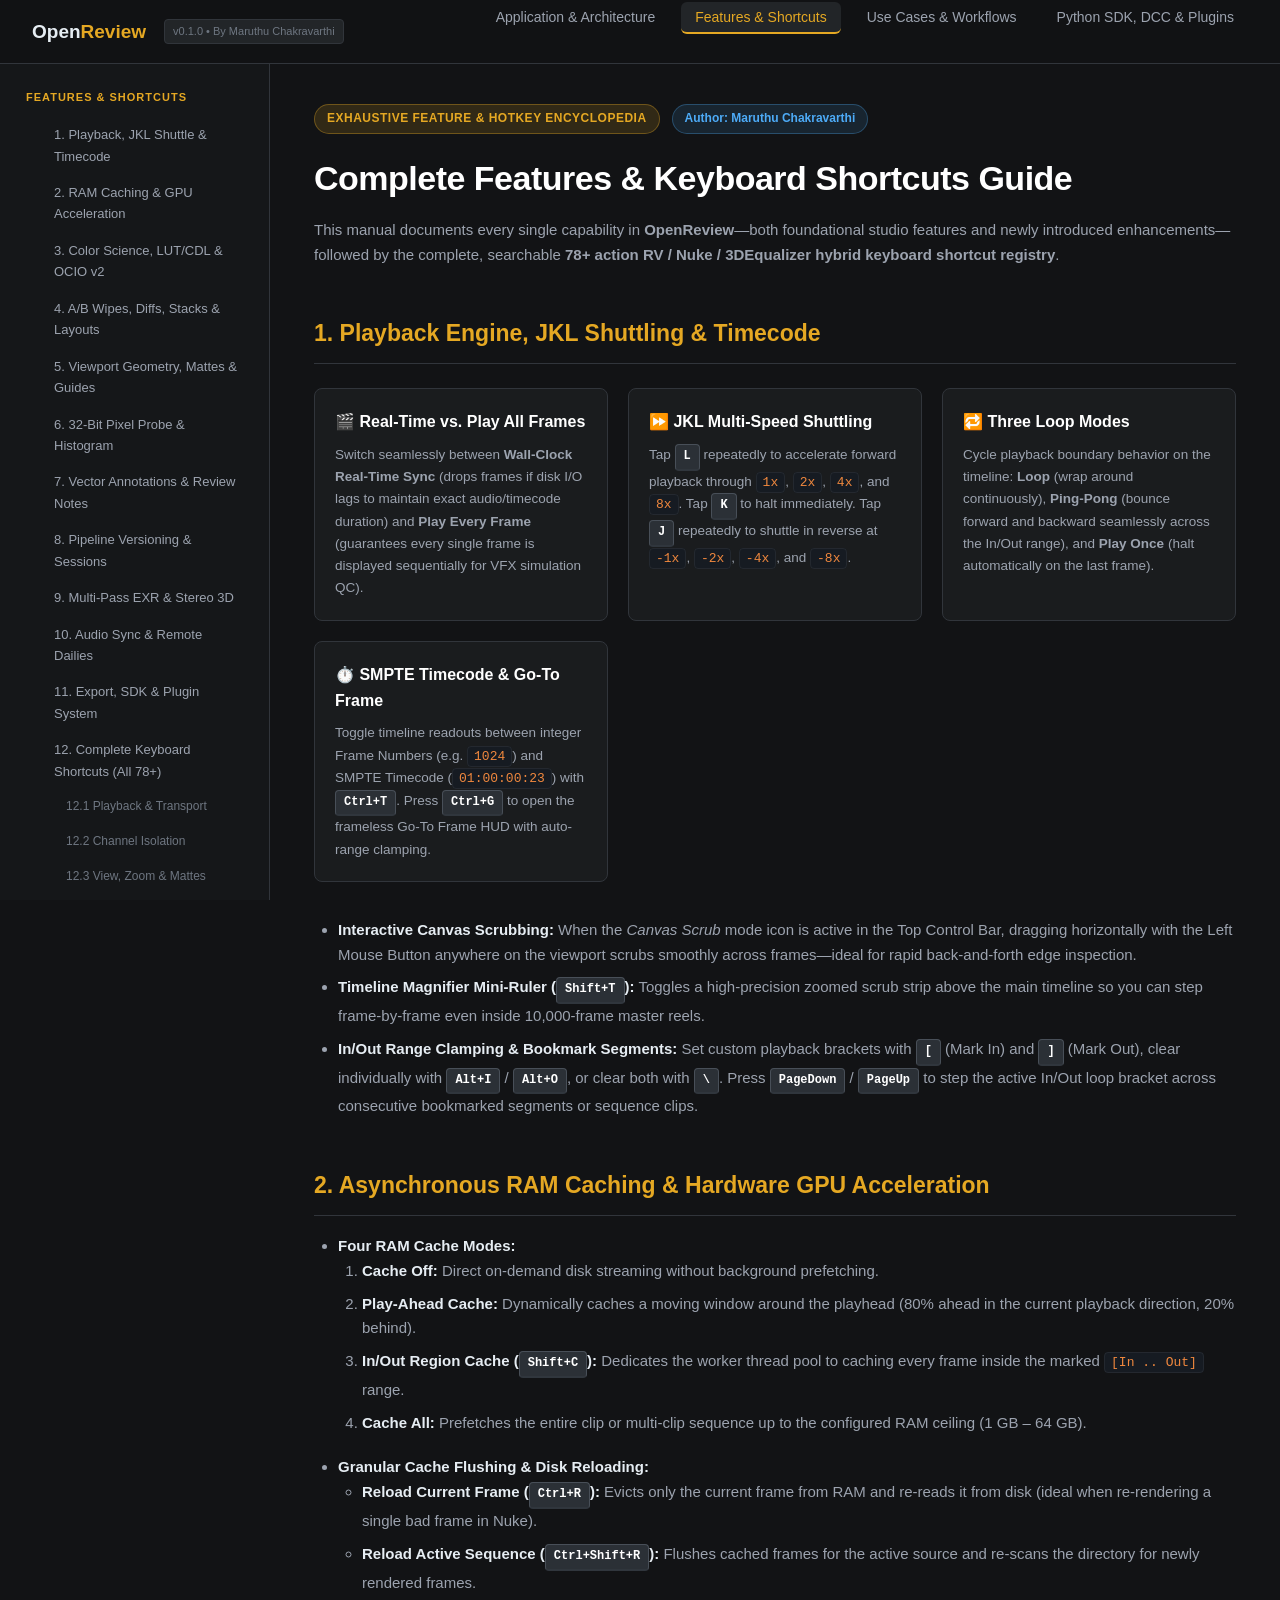
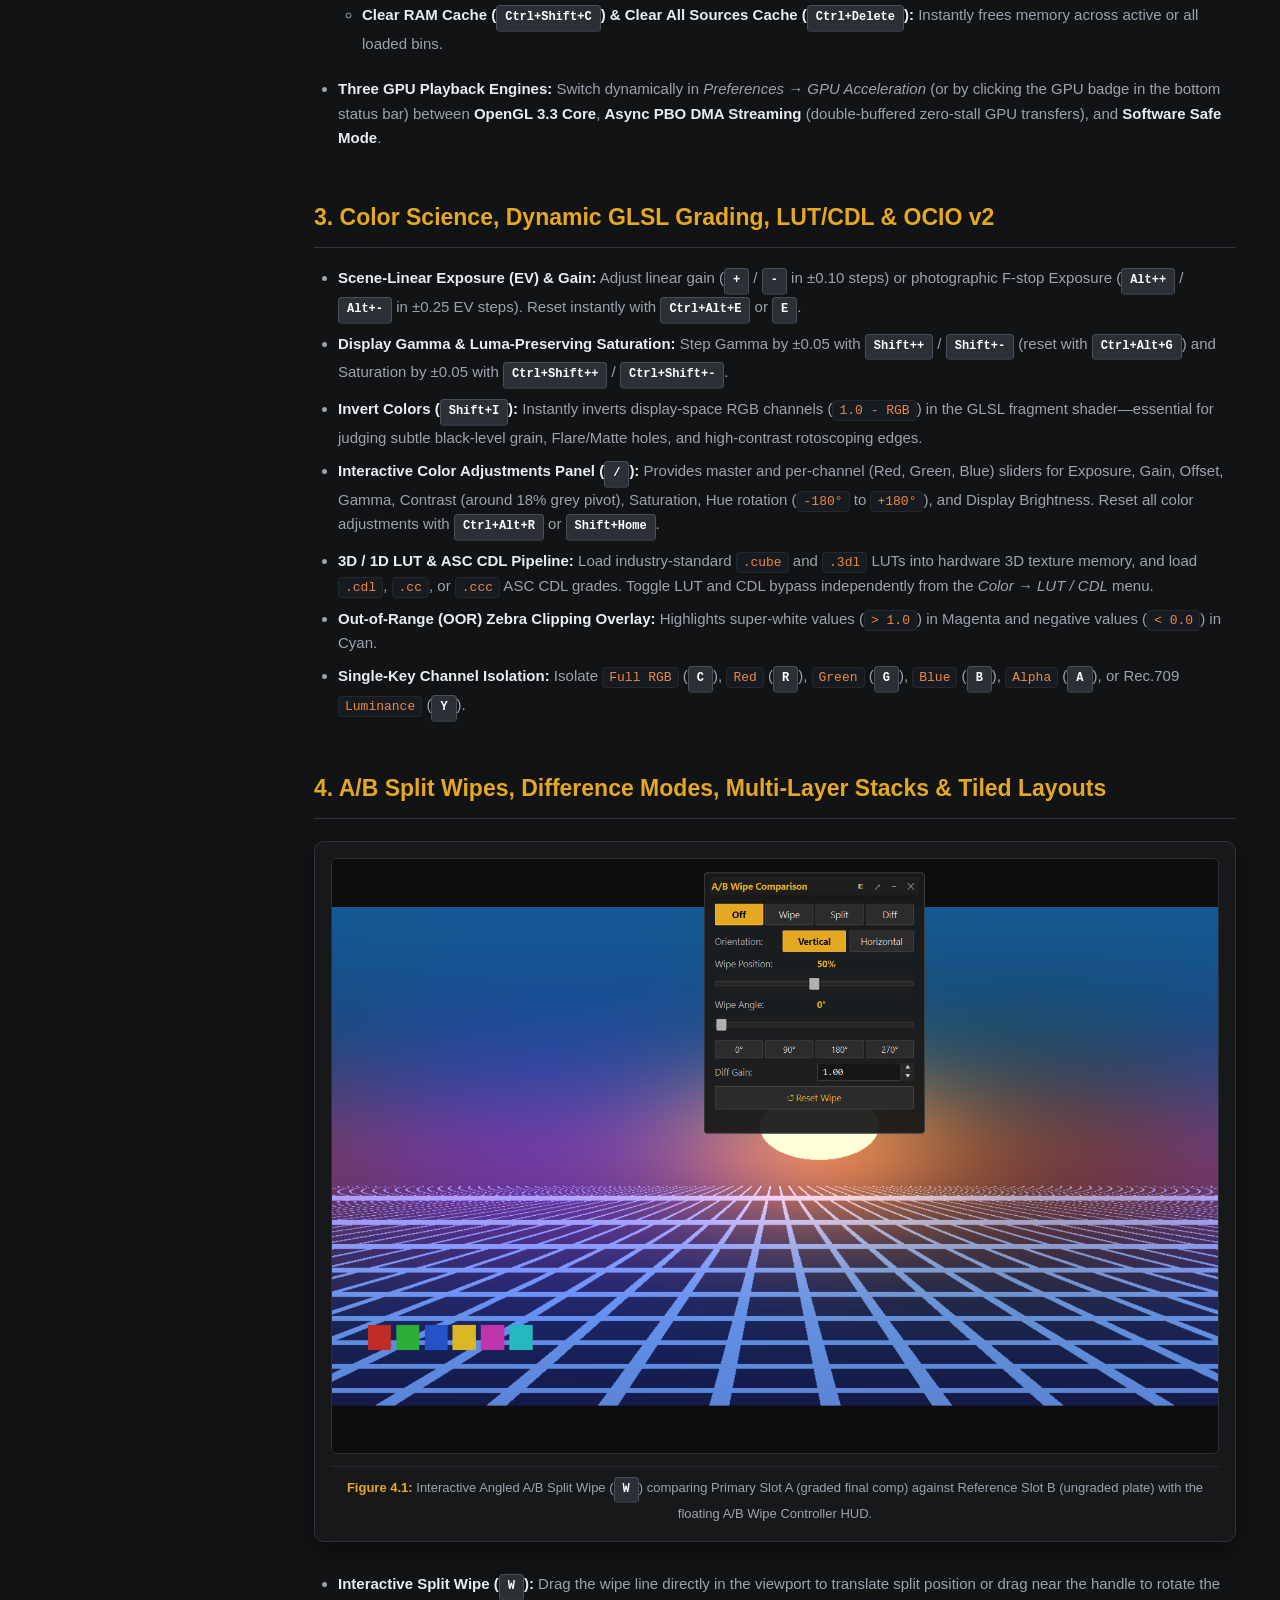
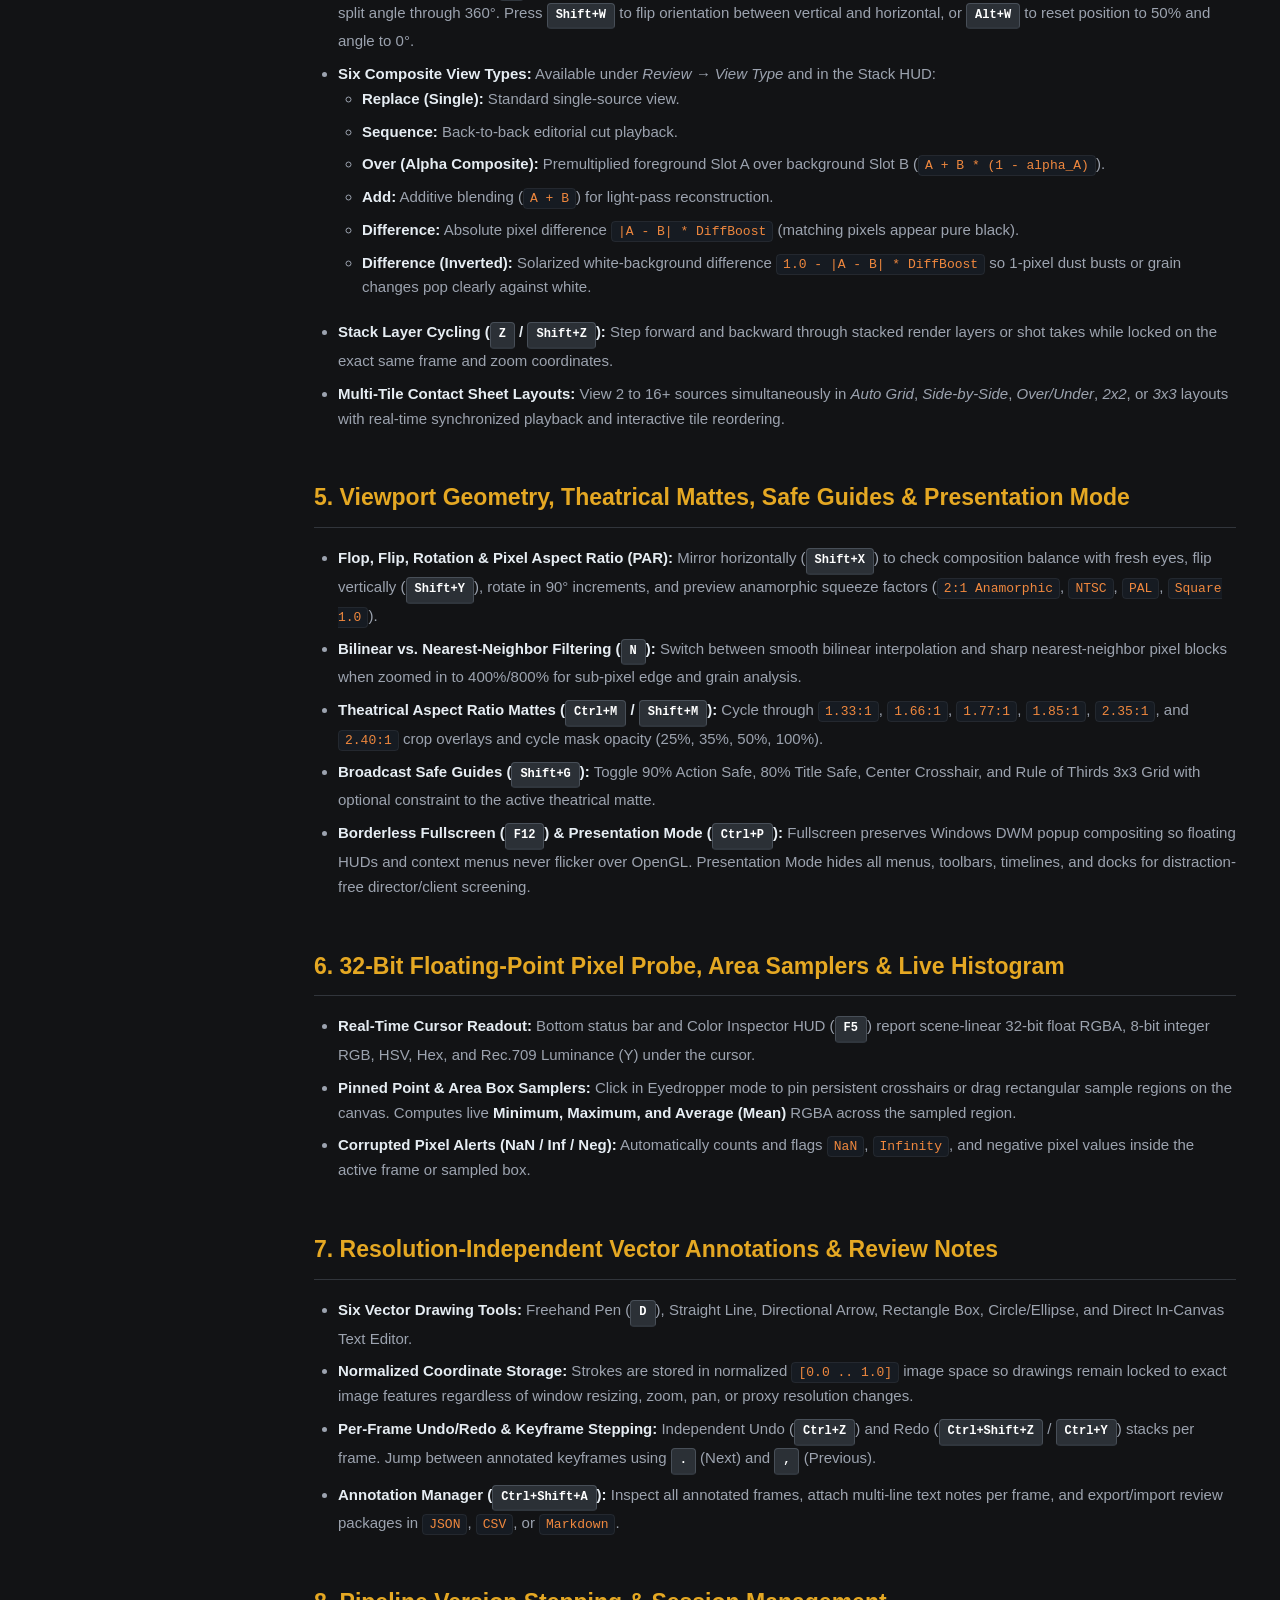
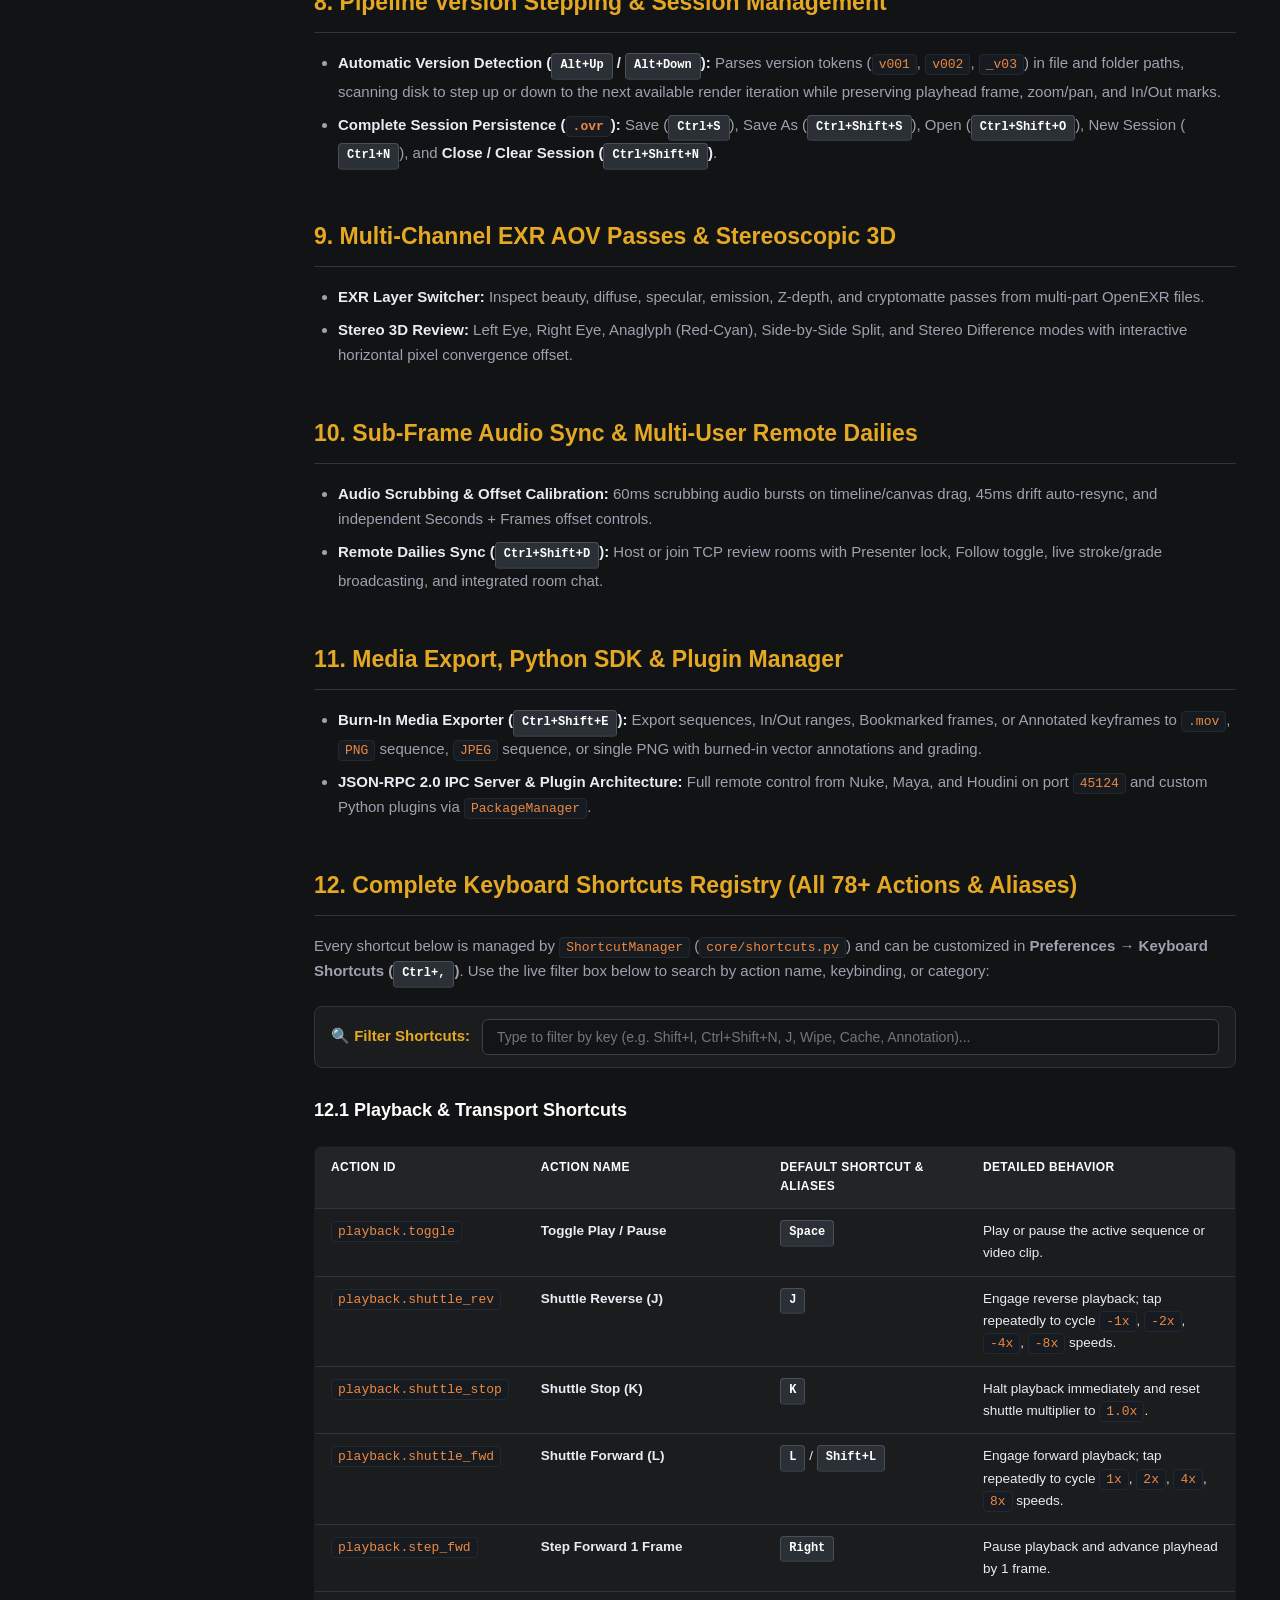
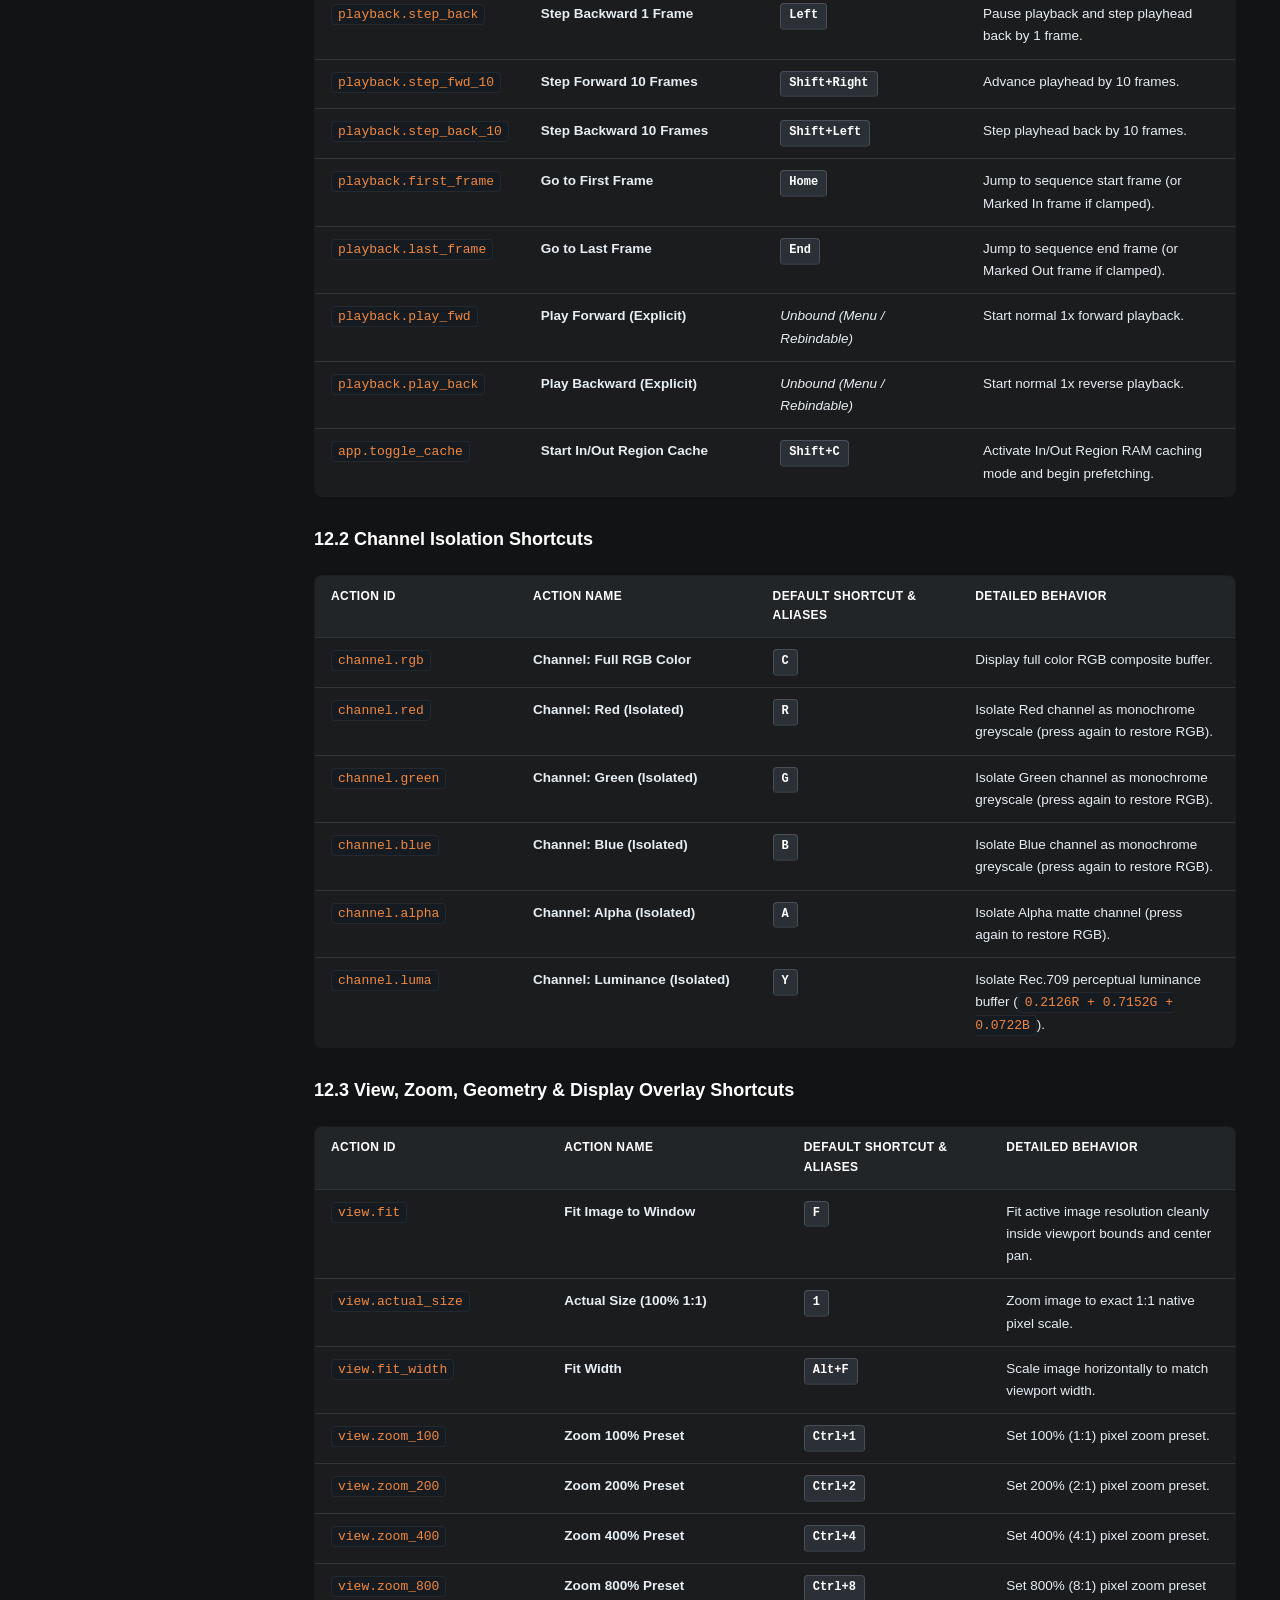
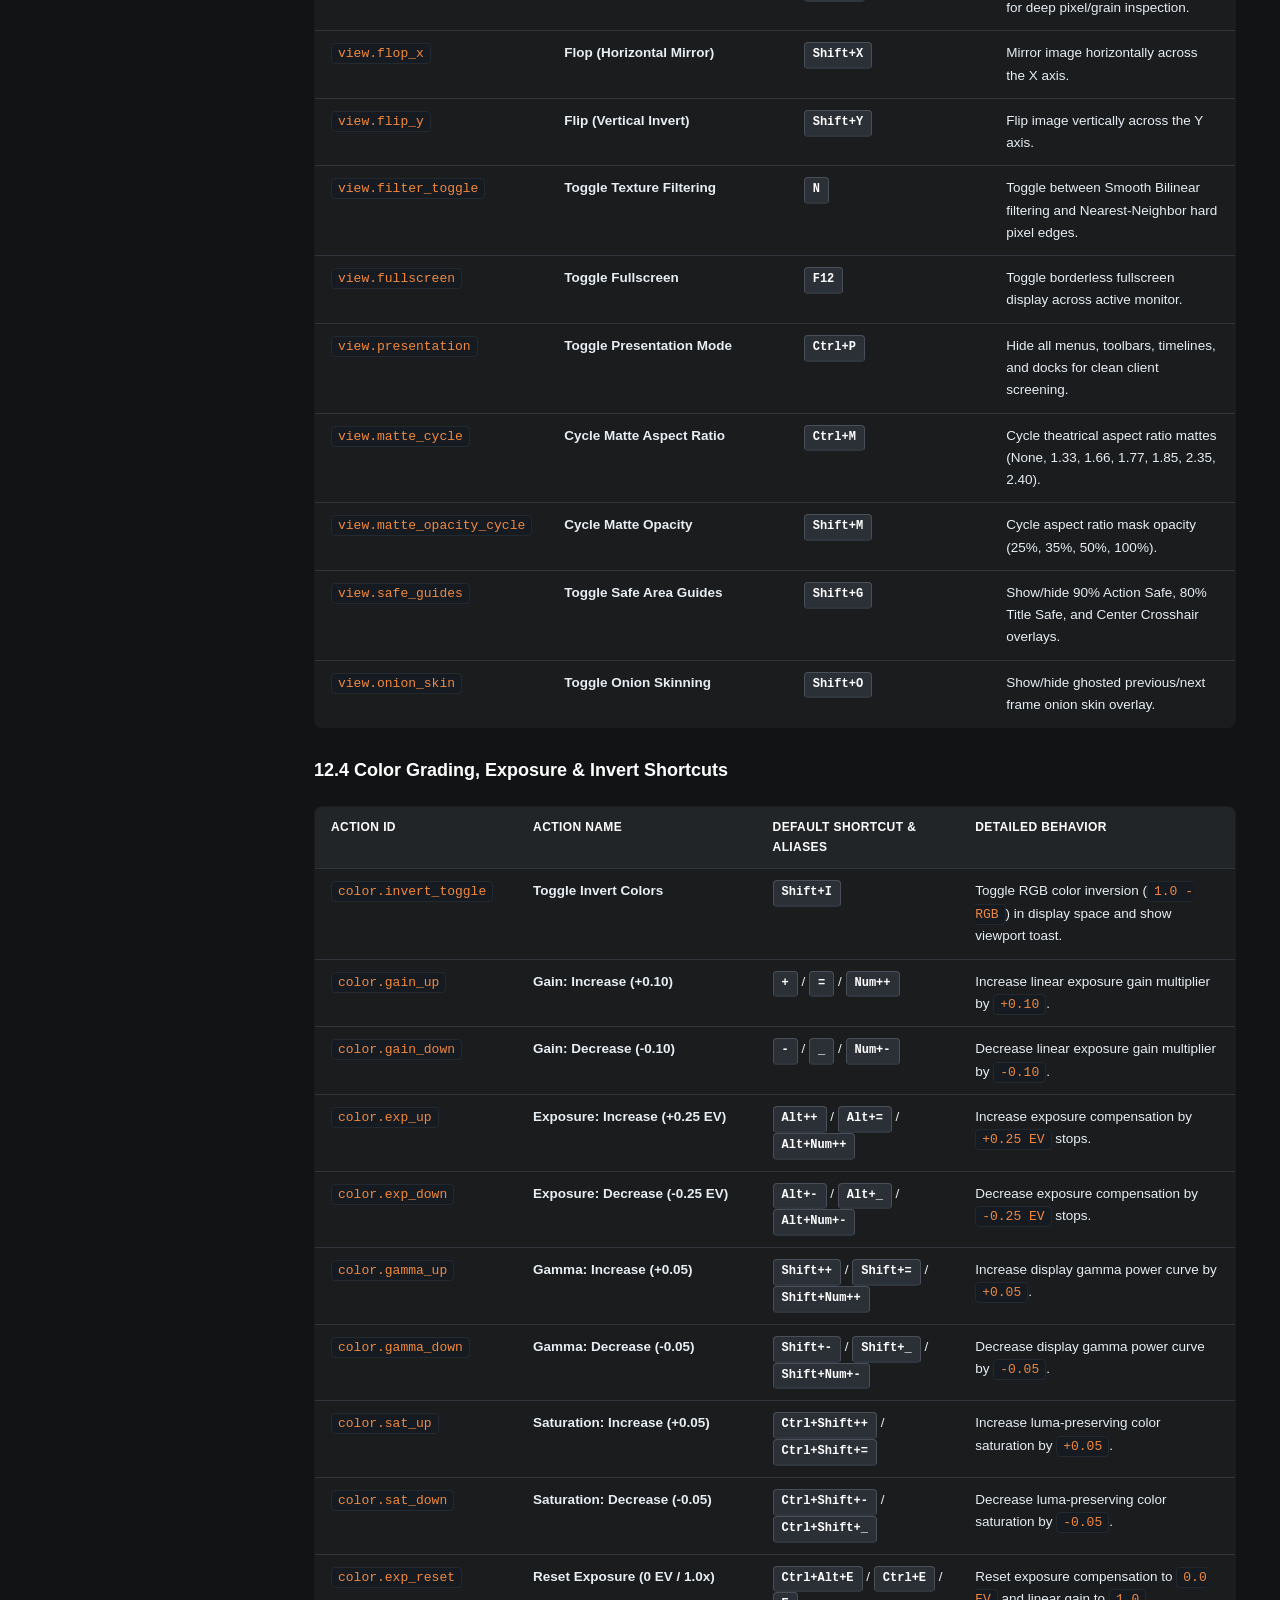
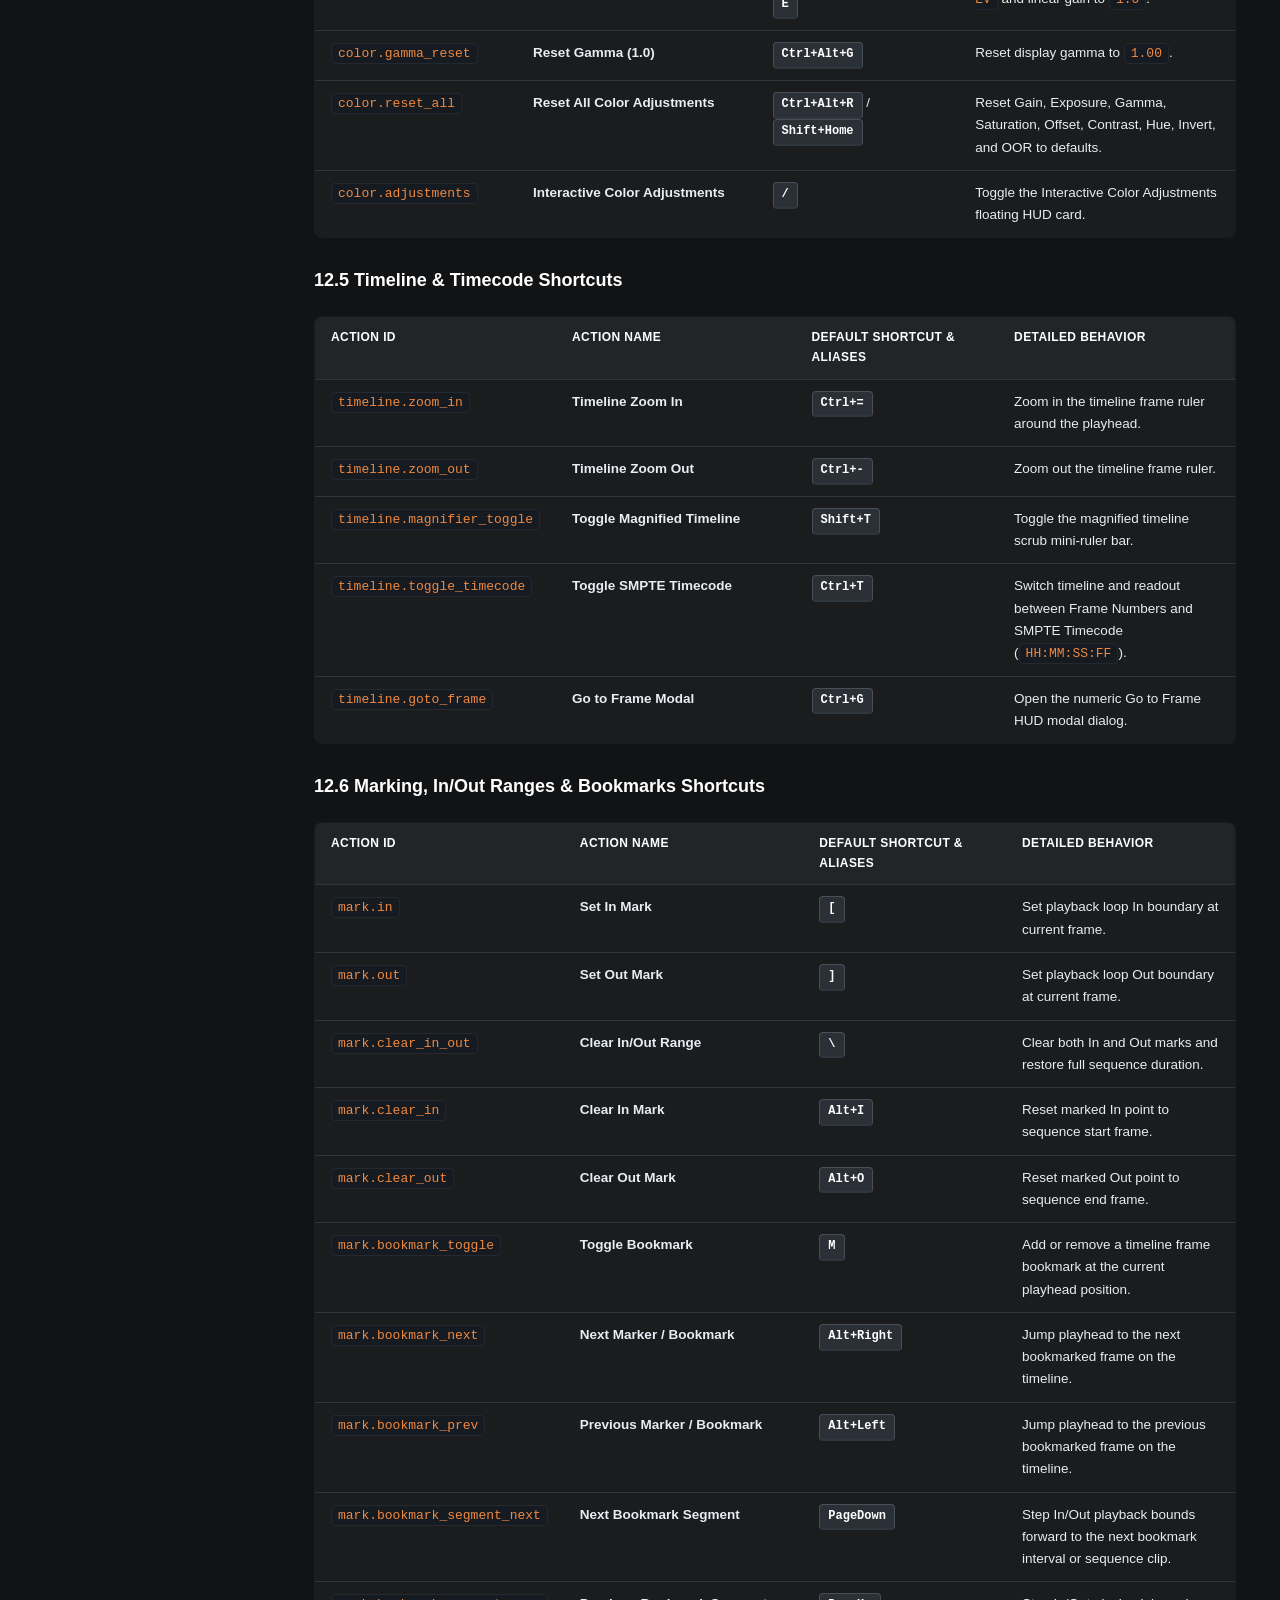
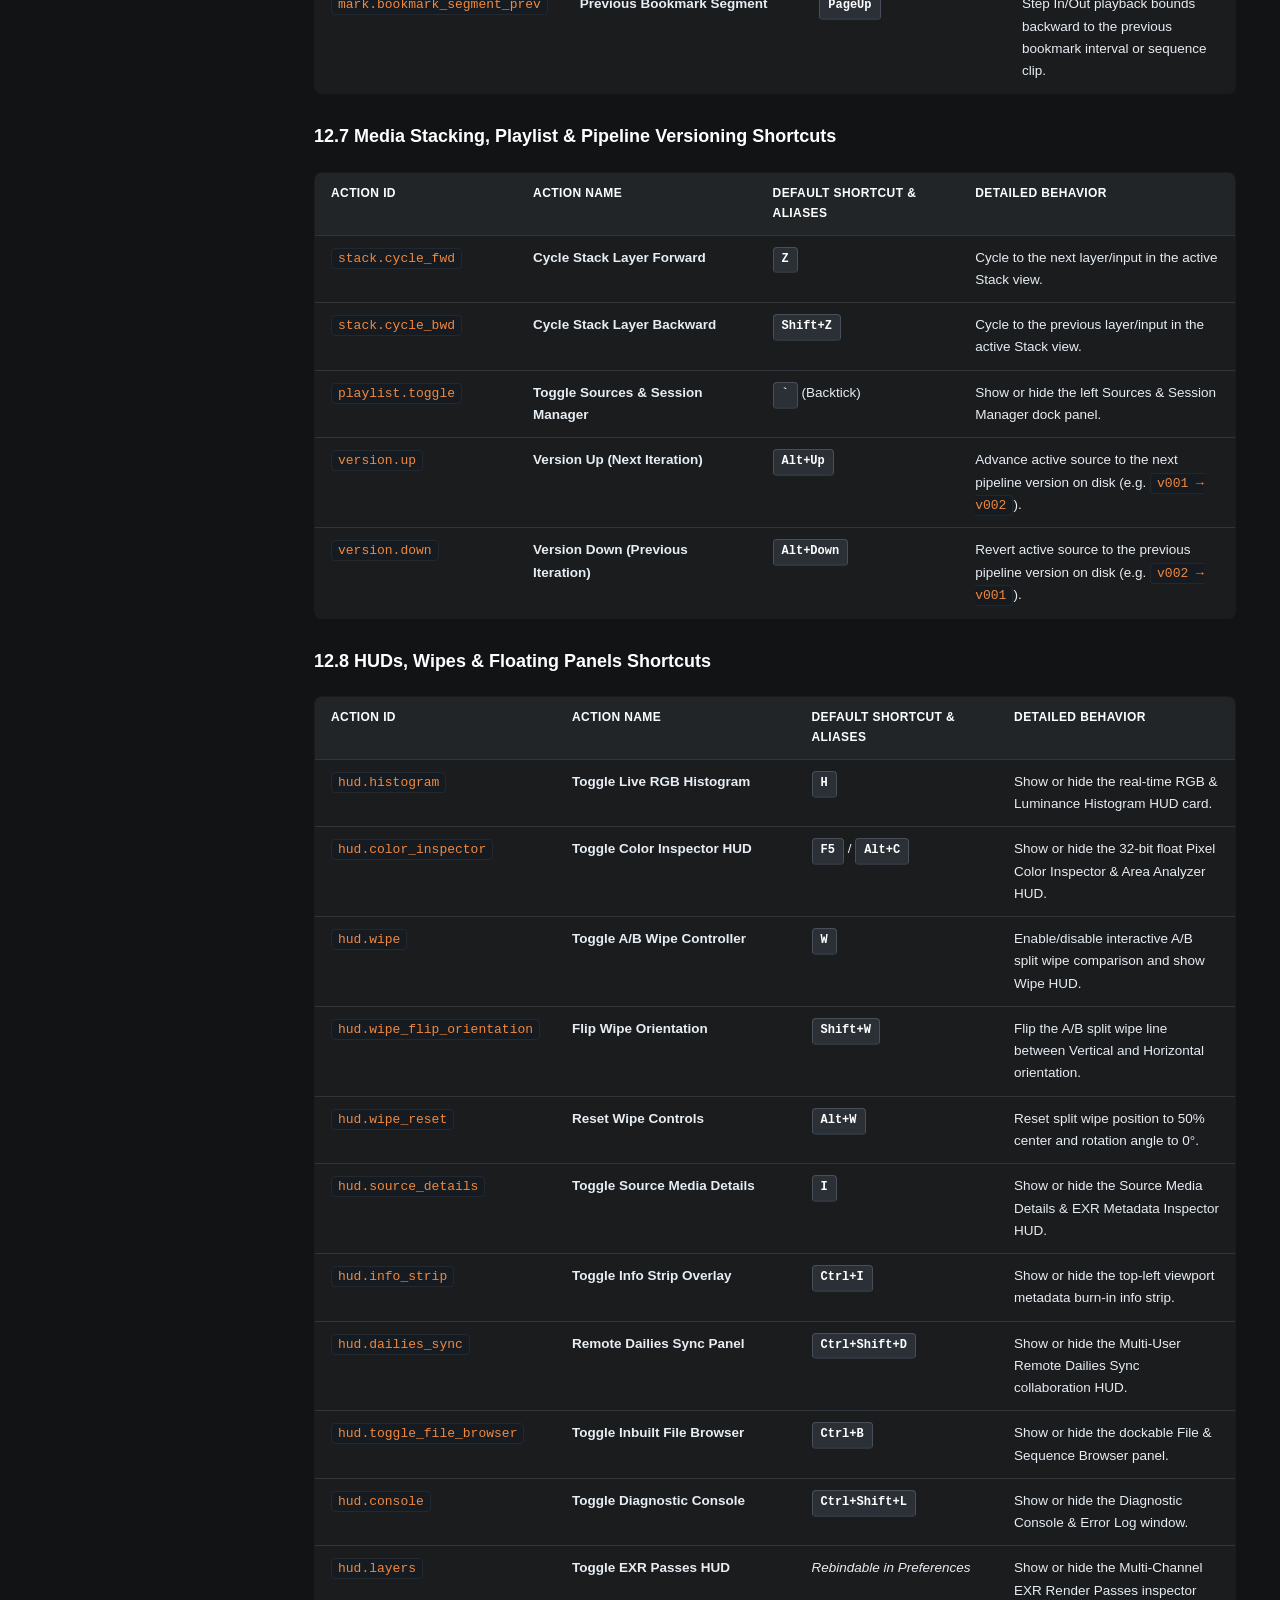
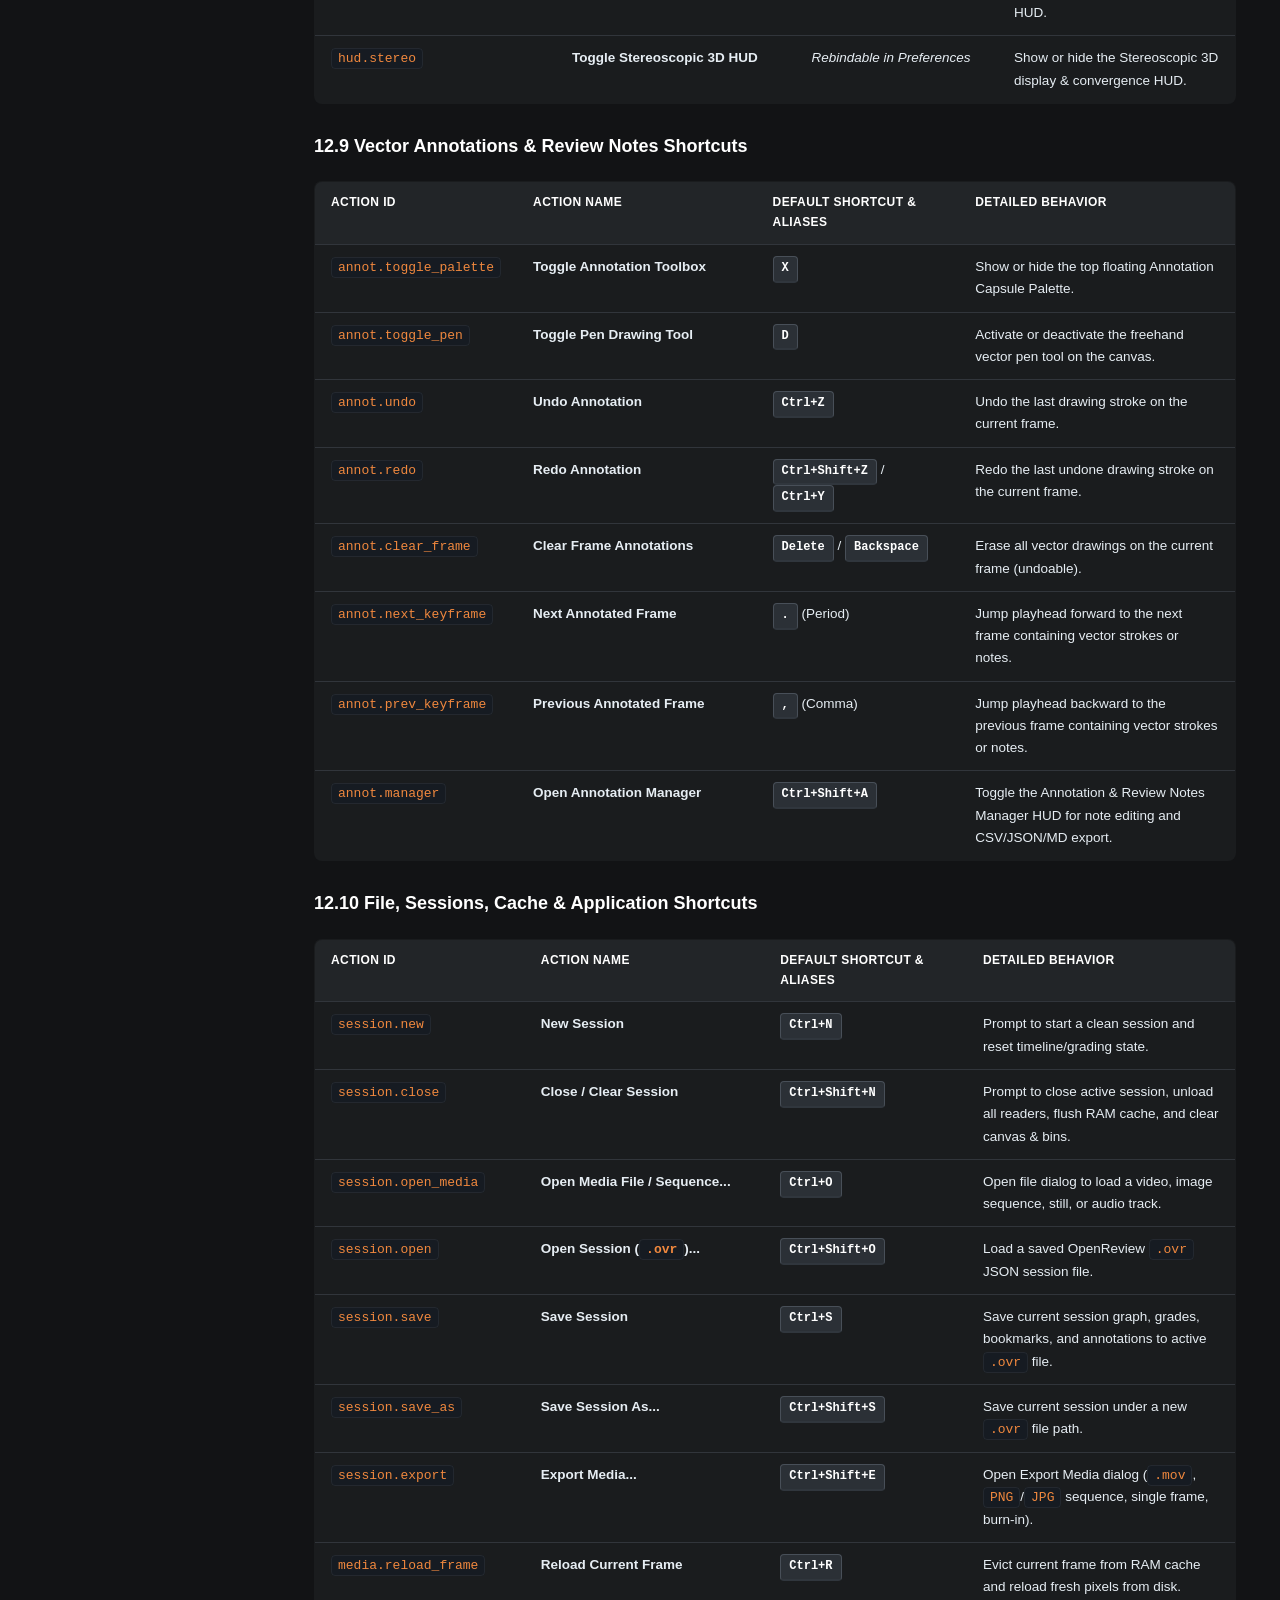
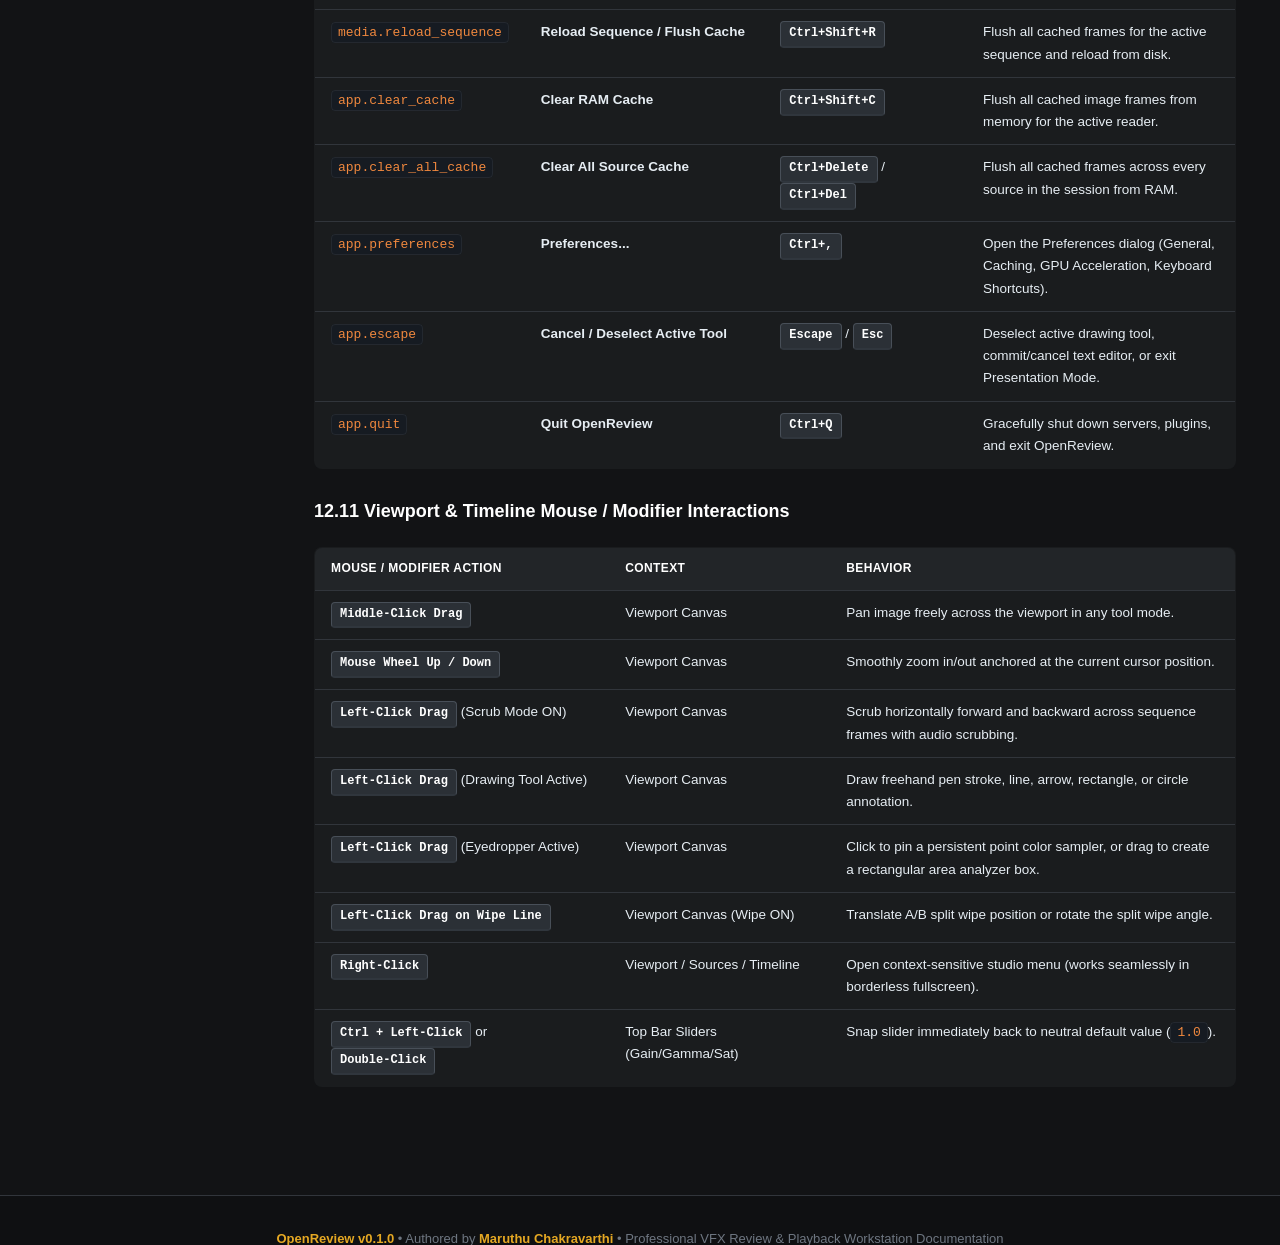
==== docs/html/features.html @ fc5d2b9e "feat: release OpenReview v1.0.0 and official documentation portal" ====
<!DOCTYPE html>
<html lang="en">
<head>
  <meta charset="UTF-8">
  <meta name="viewport" content="width=device-width, initial-scale=1.0">
  <title>OpenReview - Exhaustive Features &amp; Keyboard Shortcuts Reference</title>
  <link rel="stylesheet" href="docs.css">
</head>
<body>

  <header class="docs-header">
    <a href="index.html" class="brand">
      <span>Open<span class="accent">Review</span></span>
      <span class="brand-meta">v0.1.0 • By Maruthu Chakravarthi</span>
    </a>
    <ul class="nav-links">
      <li><a href="index.html">Application &amp; Architecture</a></li>
      <li><a href="features.html" class="active">Features &amp; Shortcuts</a></li>
      <li><a href="use_cases.html">Use Cases &amp; Workflows</a></li>
      <li><a href="sdk.html">Python SDK, DCC &amp; Plugins</a></li>
    </ul>
  </header>

  <div class="page-wrapper">
    <!-- Sticky Sidebar TOC -->
    <aside class="docs-sidebar">
      <div class="sidebar-title">Features &amp; Shortcuts</div>
      <ul class="toc-list">
        <li><a href="#feat-playback">1. Playback, JKL Shuttle &amp; Timecode</a></li>
        <li><a href="#feat-caching">2. RAM Caching &amp; GPU Acceleration</a></li>
        <li><a href="#feat-color">3. Color Science, LUT/CDL &amp; OCIO v2</a></li>
        <li><a href="#feat-comparison">4. A/B Wipes, Diffs, Stacks &amp; Layouts</a></li>
        <li><a href="#feat-viewport">5. Viewport Geometry, Mattes &amp; Guides</a></li>
        <li><a href="#feat-inspector">6. 32-Bit Pixel Probe &amp; Histogram</a></li>
        <li><a href="#feat-annotations">7. Vector Annotations &amp; Review Notes</a></li>
        <li><a href="#feat-versioning">8. Pipeline Versioning &amp; Sessions</a></li>
        <li><a href="#feat-exr-stereo">9. Multi-Pass EXR &amp; Stereo 3D</a></li>
        <li><a href="#feat-audio-sync">10. Audio Sync &amp; Remote Dailies</a></li>
        <li><a href="#feat-export-ext">11. Export, SDK &amp; Plugin System</a></li>
        <li><a href="#shortcuts-registry">12. Complete Keyboard Shortcuts (All 78+)</a></li>
        <li><a href="#sc-playback" class="sub-link">12.1 Playback &amp; Transport</a></li>
        <li><a href="#sc-channels" class="sub-link">12.2 Channel Isolation</a></li>
        <li><a href="#sc-view" class="sub-link">12.3 View, Zoom &amp; Mattes</a></li>
        <li><a href="#sc-color" class="sub-link">12.4 Color, Exposure &amp; Invert</a></li>
        <li><a href="#sc-timeline" class="sub-link">12.5 Timeline &amp; Timecode</a></li>
        <li><a href="#sc-marking" class="sub-link">12.6 Marking &amp; Bookmarks</a></li>
        <li><a href="#sc-stack" class="sub-link">12.7 Stacking &amp; Versioning</a></li>
        <li><a href="#sc-huds" class="sub-link">12.8 HUDs &amp; Floating Panels</a></li>
        <li><a href="#sc-annot" class="sub-link">12.9 Vector Annotations</a></li>
        <li><a href="#sc-sessions" class="sub-link">12.10 Sessions, Cache &amp; App</a></li>
        <li><a href="#sc-mouse" class="sub-link">12.11 Mouse &amp; Modifier Bindings</a></li>
      </ul>
    </aside>

    <main class="docs-container">
      <div class="hero-header-row">
        <span class="hero-badge">Exhaustive Feature &amp; Hotkey Encyclopedia</span>
        <span class="author-badge">Author: Maruthu Chakravarthi</span>
      </div>
      <h1>Complete Features &amp; Keyboard Shortcuts Guide</h1>
      <p>
        This manual documents every single capability in <strong>OpenReview</strong>—both foundational studio features and newly introduced enhancements—followed by the complete, searchable <strong>78+ action RV / Nuke / 3DEqualizer hybrid keyboard shortcut registry</strong>.
      </p>

      <!-- ================================================================== -->
      <!-- 1. PLAYBACK, JKL SHUTTLE & TIMECODE -->
      <!-- ================================================================== -->
      <h2 id="feat-playback">1. Playback Engine, JKL Shuttling &amp; Timecode</h2>
      <div class="card-grid">
        <div class="card">
          <h4>🎬 Real-Time vs. Play All Frames</h4>
          <p>Switch seamlessly between <strong>Wall-Clock Real-Time Sync</strong> (drops frames if disk I/O lags to maintain exact audio/timecode duration) and <strong>Play Every Frame</strong> (guarantees every single frame is displayed sequentially for VFX simulation QC).</p>
        </div>
        <div class="card">
          <h4>⏩ JKL Multi-Speed Shuttling</h4>
          <p>Tap <span class="key-badge">L</span> repeatedly to accelerate forward playback through <code>1x</code>, <code>2x</code>, <code>4x</code>, and <code>8x</code>. Tap <span class="key-badge">K</span> to halt immediately. Tap <span class="key-badge">J</span> repeatedly to shuttle in reverse at <code>-1x</code>, <code>-2x</code>, <code>-4x</code>, and <code>-8x</code>.</p>
        </div>
        <div class="card">
          <h4>🔁 Three Loop Modes</h4>
          <p>Cycle playback boundary behavior on the timeline: <strong>Loop</strong> (wrap around continuously), <strong>Ping-Pong</strong> (bounce forward and backward seamlessly across the In/Out range), and <strong>Play Once</strong> (halt automatically on the last frame).</p>
        </div>
        <div class="card">
          <h4>⏱️ SMPTE Timecode &amp; Go-To Frame</h4>
          <p>Toggle timeline readouts between integer Frame Numbers (e.g. <code>1024</code>) and SMPTE Timecode (<code>01:00:00:23</code>) with <span class="key-badge">Ctrl+T</span>. Press <span class="key-badge">Ctrl+G</span> to open the frameless Go-To Frame HUD with auto-range clamping.</p>
        </div>
      </div>

      <ul>
        <li><strong>Interactive Canvas Scrubbing:</strong> When the <em>Canvas Scrub</em> mode icon is active in the Top Control Bar, dragging horizontally with the Left Mouse Button anywhere on the viewport scrubs smoothly across frames—ideal for rapid back-and-forth edge inspection.</li>
        <li><strong>Timeline Magnifier Mini-Ruler (<span class="key-badge">Shift+T</span>):</strong> Toggles a high-precision zoomed scrub strip above the main timeline so you can step frame-by-frame even inside 10,000-frame master reels.</li>
        <li><strong>In/Out Range Clamping &amp; Bookmark Segments:</strong> Set custom playback brackets with <span class="key-badge">[</span> (Mark In) and <span class="key-badge">]</span> (Mark Out), clear individually with <span class="key-badge">Alt+I</span> / <span class="key-badge">Alt+O</span>, or clear both with <span class="key-badge">\</span>. Press <span class="key-badge">PageDown</span> / <span class="key-badge">PageUp</span> to step the active In/Out loop bracket across consecutive bookmarked segments or sequence clips.</li>
      </ul>

      <!-- ================================================================== -->
      <!-- 2. RAM CACHING & GPU ACCELERATION -->
      <!-- ================================================================== -->
      <h2 id="feat-caching">2. Asynchronous RAM Caching &amp; Hardware GPU Acceleration</h2>
      <ul>
        <li><strong>Four RAM Cache Modes:</strong>
          <ol>
            <li><strong>Cache Off:</strong> Direct on-demand disk streaming without background prefetching.</li>
            <li><strong>Play-Ahead Cache:</strong> Dynamically caches a moving window around the playhead (80% ahead in the current playback direction, 20% behind).</li>
            <li><strong>In/Out Region Cache (<span class="key-badge">Shift+C</span>):</strong> Dedicates the worker thread pool to caching every frame inside the marked <code>[In .. Out]</code> range.</li>
            <li><strong>Cache All:</strong> Prefetches the entire clip or multi-clip sequence up to the configured RAM ceiling (1 GB – 64 GB).</li>
          </ol>
        </li>
        <li><strong>Granular Cache Flushing &amp; Disk Reloading:</strong>
          <ul>
            <li><strong>Reload Current Frame (<span class="key-badge">Ctrl+R</span>):</strong> Evicts only the current frame from RAM and re-reads it from disk (ideal when re-rendering a single bad frame in Nuke).</li>
            <li><strong>Reload Active Sequence (<span class="key-badge">Ctrl+Shift+R</span>):</strong> Flushes cached frames for the active source and re-scans the directory for newly rendered frames.</li>
            <li><strong>Clear RAM Cache (<span class="key-badge">Ctrl+Shift+C</span>) &amp; Clear All Sources Cache (<span class="key-badge">Ctrl+Delete</span>):</strong> Instantly frees memory across active or all loaded bins.</li>
          </ul>
        </li>
        <li><strong>Three GPU Playback Engines:</strong> Switch dynamically in <em>Preferences &rarr; GPU Acceleration</em> (or by clicking the GPU badge in the bottom status bar) between <strong>OpenGL 3.3 Core</strong>, <strong>Async PBO DMA Streaming</strong> (double-buffered zero-stall GPU transfers), and <strong>Software Safe Mode</strong>.</li>
      </ul>

      <!-- ================================================================== -->
      <!-- 3. COLOR SCIENCE, LUT/CDL & OCIO v2 -->
      <!-- ================================================================== -->
      <h2 id="feat-color">3. Color Science, Dynamic GLSL Grading, LUT/CDL &amp; OCIO v2</h2>
      <ul>
        <li><strong>Scene-Linear Exposure (EV) &amp; Gain:</strong> Adjust linear gain (<span class="key-badge">+</span> / <span class="key-badge">-</span> in ±0.10 steps) or photographic F-stop Exposure (<span class="key-badge">Alt++</span> / <span class="key-badge">Alt+-</span> in ±0.25 EV steps). Reset instantly with <span class="key-badge">Ctrl+Alt+E</span> or <span class="key-badge">E</span>.</li>
        <li><strong>Display Gamma &amp; Luma-Preserving Saturation:</strong> Step Gamma by ±0.05 with <span class="key-badge">Shift++</span> / <span class="key-badge">Shift+-</span> (reset with <span class="key-badge">Ctrl+Alt+G</span>) and Saturation by ±0.05 with <span class="key-badge">Ctrl+Shift++</span> / <span class="key-badge">Ctrl+Shift+-</span>.</li>
        <li><strong>Invert Colors (<span class="key-badge">Shift+I</span>):</strong> Instantly inverts display-space RGB channels (<code>1.0 - RGB</code>) in the GLSL fragment shader—essential for judging subtle black-level grain, Flare/Matte holes, and high-contrast rotoscoping edges.</li>
        <li><strong>Interactive Color Adjustments Panel (<span class="key-badge">/</span>):</strong> Provides master and per-channel (Red, Green, Blue) sliders for Exposure, Gain, Offset, Gamma, Contrast (around 18% grey pivot), Saturation, Hue rotation (<code>-180°</code> to <code>+180°</code>), and Display Brightness. Reset all color adjustments with <span class="key-badge">Ctrl+Alt+R</span> or <span class="key-badge">Shift+Home</span>.</li>
        <li><strong>3D / 1D LUT &amp; ASC CDL Pipeline:</strong> Load industry-standard <code>.cube</code> and <code>.3dl</code> LUTs into hardware 3D texture memory, and load <code>.cdl</code>, <code>.cc</code>, or <code>.ccc</code> ASC CDL grades. Toggle LUT and CDL bypass independently from the <em>Color &rarr; LUT / CDL</em> menu.</li>
        <li><strong>Out-of-Range (OOR) Zebra Clipping Overlay:</strong> Highlights super-white values (<code>&gt; 1.0</code>) in Magenta and negative values (<code>&lt; 0.0</code>) in Cyan.</li>
        <li><strong>Single-Key Channel Isolation:</strong> Isolate <code>Full RGB</code> (<span class="key-badge">C</span>), <code>Red</code> (<span class="key-badge">R</span>), <code>Green</code> (<span class="key-badge">G</span>), <code>Blue</code> (<span class="key-badge">B</span>), <code>Alpha</code> (<span class="key-badge">A</span>), or Rec.709 <code>Luminance</code> (<span class="key-badge">Y</span>).</li>
      </ul>

      <!-- ================================================================== -->
      <!-- 4. A/B WIPES, DIFFS, STACKS & LAYOUTS -->
      <!-- ================================================================== -->
      <h2 id="feat-comparison">4. A/B Split Wipes, Difference Modes, Multi-Layer Stacks &amp; Tiled Layouts</h2>
      <figure class="doc-figure">
        <img src="assets/screenshots/viewport_ab_wipe_mode.png" alt="Interactive A/B Split Wipe Comparison in Viewport">
        <figcaption><strong>Figure 4.1:</strong> Interactive Angled A/B Split Wipe (<span class="key-badge">W</span>) comparing Primary Slot A (graded final comp) against Reference Slot B (ungraded plate) with the floating A/B Wipe Controller HUD.</figcaption>
      </figure>
      <ul>
        <li><strong>Interactive Split Wipe (<span class="key-badge">W</span>):</strong> Drag the wipe line directly in the viewport to translate split position or drag near the handle to rotate the split angle through 360°. Press <span class="key-badge">Shift+W</span> to flip orientation between vertical and horizontal, or <span class="key-badge">Alt+W</span> to reset position to 50% and angle to 0°.</li>
        <li><strong>Six Composite View Types:</strong> Available under <em>Review &rarr; View Type</em> and in the Stack HUD:
          <ul>
            <li><strong>Replace (Single):</strong> Standard single-source view.</li>
            <li><strong>Sequence:</strong> Back-to-back editorial cut playback.</li>
            <li><strong>Over (Alpha Composite):</strong> Premultiplied foreground Slot A over background Slot B (<code>A + B * (1 - alpha_A)</code>).</li>
            <li><strong>Add:</strong> Additive blending (<code>A + B</code>) for light-pass reconstruction.</li>
            <li><strong>Difference:</strong> Absolute pixel difference <code>|A - B| * DiffBoost</code> (matching pixels appear pure black).</li>
            <li><strong>Difference (Inverted):</strong> Solarized white-background difference <code>1.0 - |A - B| * DiffBoost</code> so 1-pixel dust busts or grain changes pop clearly against white.</li>
          </ul>
        </li>
        <li><strong>Stack Layer Cycling (<span class="key-badge">Z</span> / <span class="key-badge">Shift+Z</span>):</strong> Step forward and backward through stacked render layers or shot takes while locked on the exact same frame and zoom coordinates.</li>
        <li><strong>Multi-Tile Contact Sheet Layouts:</strong> View 2 to 16+ sources simultaneously in <em>Auto Grid</em>, <em>Side-by-Side</em>, <em>Over/Under</em>, <em>2x2</em>, or <em>3x3</em> layouts with real-time synchronized playback and interactive tile reordering.</li>
      </ul>

      <!-- ================================================================== -->
      <!-- 5. VIEWPORT GEOMETRY, MATTES & GUIDES -->
      <!-- ================================================================== -->
      <h2 id="feat-viewport">5. Viewport Geometry, Theatrical Mattes, Safe Guides &amp; Presentation Mode</h2>
      <ul>
        <li><strong>Flop, Flip, Rotation &amp; Pixel Aspect Ratio (PAR):</strong> Mirror horizontally (<span class="key-badge">Shift+X</span>) to check composition balance with fresh eyes, flip vertically (<span class="key-badge">Shift+Y</span>), rotate in 90° increments, and preview anamorphic squeeze factors (<code>2:1 Anamorphic</code>, <code>NTSC</code>, <code>PAL</code>, <code>Square 1.0</code>).</li>
        <li><strong>Bilinear vs. Nearest-Neighbor Filtering (<span class="key-badge">N</span>):</strong> Switch between smooth bilinear interpolation and sharp nearest-neighbor pixel blocks when zoomed in to 400%/800% for sub-pixel edge and grain analysis.</li>
        <li><strong>Theatrical Aspect Ratio Mattes (<span class="key-badge">Ctrl+M</span> / <span class="key-badge">Shift+M</span>):</strong> Cycle through <code>1.33:1</code>, <code>1.66:1</code>, <code>1.77:1</code>, <code>1.85:1</code>, <code>2.35:1</code>, and <code>2.40:1</code> crop overlays and cycle mask opacity (25%, 35%, 50%, 100%).</li>
        <li><strong>Broadcast Safe Guides (<span class="key-badge">Shift+G</span>):</strong> Toggle 90% Action Safe, 80% Title Safe, Center Crosshair, and Rule of Thirds 3x3 Grid with optional constraint to the active theatrical matte.</li>
        <li><strong>Borderless Fullscreen (<span class="key-badge">F12</span>) &amp; Presentation Mode (<span class="key-badge">Ctrl+P</span>):</strong> Fullscreen preserves Windows DWM popup compositing so floating HUDs and context menus never flicker over OpenGL. Presentation Mode hides all menus, toolbars, timelines, and docks for distraction-free director/client screening.</li>
      </ul>

      <!-- ================================================================== -->
      <!-- 6. 32-BIT PIXEL PROBE & HISTOGRAM -->
      <!-- ================================================================== -->
      <h2 id="feat-inspector">6. 32-Bit Floating-Point Pixel Probe, Area Samplers &amp; Live Histogram</h2>
      <ul>
        <li><strong>Real-Time Cursor Readout:</strong> Bottom status bar and Color Inspector HUD (<span class="key-badge">F5</span>) report scene-linear 32-bit float RGBA, 8-bit integer RGB, HSV, Hex, and Rec.709 Luminance (Y) under the cursor.</li>
        <li><strong>Pinned Point &amp; Area Box Samplers:</strong> Click in Eyedropper mode to pin persistent crosshairs or drag rectangular sample regions on the canvas. Computes live <strong>Minimum, Maximum, and Average (Mean)</strong> RGBA across the sampled region.</li>
        <li><strong>Corrupted Pixel Alerts (NaN / Inf / Neg):</strong> Automatically counts and flags <code>NaN</code>, <code>Infinity</code>, and negative pixel values inside the active frame or sampled box.</li>
      </ul>

      <!-- ================================================================== -->
      <!-- 7. VECTOR ANNOTATIONS & REVIEW NOTES -->
      <!-- ================================================================== -->
      <h2 id="feat-annotations">7. Resolution-Independent Vector Annotations &amp; Review Notes</h2>
      <ul>
        <li><strong>Six Vector Drawing Tools:</strong> Freehand Pen (<span class="key-badge">D</span>), Straight Line, Directional Arrow, Rectangle Box, Circle/Ellipse, and Direct In-Canvas Text Editor.</li>
        <li><strong>Normalized Coordinate Storage:</strong> Strokes are stored in normalized <code>[0.0 .. 1.0]</code> image space so drawings remain locked to exact image features regardless of window resizing, zoom, pan, or proxy resolution changes.</li>
        <li><strong>Per-Frame Undo/Redo &amp; Keyframe Stepping:</strong> Independent Undo (<span class="key-badge">Ctrl+Z</span>) and Redo (<span class="key-badge">Ctrl+Shift+Z</span> / <span class="key-badge">Ctrl+Y</span>) stacks per frame. Jump between annotated keyframes using <span class="key-badge">.</span> (Next) and <span class="key-badge">,</span> (Previous).</li>
        <li><strong>Annotation Manager (<span class="key-badge">Ctrl+Shift+A</span>):</strong> Inspect all annotated frames, attach multi-line text notes per frame, and export/import review packages in <code>JSON</code>, <code>CSV</code>, or <code>Markdown</code>.</li>
      </ul>

      <!-- ================================================================== -->
      <!-- 8–11. ADDITIONAL STUDIO CAPABILITIES -->
      <!-- ================================================================== -->
      <h2 id="feat-versioning">8. Pipeline Version Stepping &amp; Session Management</h2>
      <ul>
        <li><strong>Automatic Version Detection (<span class="key-badge">Alt+Up</span> / <span class="key-badge">Alt+Down</span>):</strong> Parses version tokens (<code>v001</code>, <code>v002</code>, <code>_v03</code>) in file and folder paths, scanning disk to step up or down to the next available render iteration while preserving playhead frame, zoom/pan, and In/Out marks.</li>
        <li><strong>Complete Session Persistence (<code>.ovr</code>):</strong> Save (<span class="key-badge">Ctrl+S</span>), Save As (<span class="key-badge">Ctrl+Shift+S</span>), Open (<span class="key-badge">Ctrl+Shift+O</span>), New Session (<span class="key-badge">Ctrl+N</span>), and <strong>Close / Clear Session (<span class="key-badge">Ctrl+Shift+N</span>)</strong>.</li>
      </ul>

      <h2 id="feat-exr-stereo">9. Multi-Channel EXR AOV Passes &amp; Stereoscopic 3D</h2>
      <ul>
        <li><strong>EXR Layer Switcher:</strong> Inspect beauty, diffuse, specular, emission, Z-depth, and cryptomatte passes from multi-part OpenEXR files.</li>
        <li><strong>Stereo 3D Review:</strong> Left Eye, Right Eye, Anaglyph (Red-Cyan), Side-by-Side Split, and Stereo Difference modes with interactive horizontal pixel convergence offset.</li>
      </ul>

      <h2 id="feat-audio-sync">10. Sub-Frame Audio Sync &amp; Multi-User Remote Dailies</h2>
      <ul>
        <li><strong>Audio Scrubbing &amp; Offset Calibration:</strong> 60ms scrubbing audio bursts on timeline/canvas drag, 45ms drift auto-resync, and independent Seconds + Frames offset controls.</li>
        <li><strong>Remote Dailies Sync (<span class="key-badge">Ctrl+Shift+D</span>):</strong> Host or join TCP review rooms with Presenter lock, Follow toggle, live stroke/grade broadcasting, and integrated room chat.</li>
      </ul>

      <h2 id="feat-export-ext">11. Media Export, Python SDK &amp; Plugin Manager</h2>
      <ul>
        <li><strong>Burn-In Media Exporter (<span class="key-badge">Ctrl+Shift+E</span>):</strong> Export sequences, In/Out ranges, Bookmarked frames, or Annotated keyframes to <code>.mov</code>, <code>PNG</code> sequence, <code>JPEG</code> sequence, or single PNG with burned-in vector annotations and grading.</li>
        <li><strong>JSON-RPC 2.0 IPC Server &amp; Plugin Architecture:</strong> Full remote control from Nuke, Maya, and Houdini on port <code>45124</code> and custom Python plugins via <code>PackageManager</code>.</li>
      </ul>

      <!-- ================================================================== -->
      <!-- 12. AUTHORITATIVE KEYBOARD SHORTCUTS REGISTRY -->
      <!-- ================================================================== -->
      <h2 id="shortcuts-registry">12. Complete Keyboard Shortcuts Registry (All 78+ Actions &amp; Aliases)</h2>
      <p>
        Every shortcut below is managed by <code>ShortcutManager</code> (<code>core/shortcuts.py</code>) and can be customized in <strong>Preferences &rarr; Keyboard Shortcuts (<span class="key-badge">Ctrl+,</span>)</strong>. Use the live filter box below to search by action name, keybinding, or category:
      </p>

      <div class="search-bar-wrap">
        <span style="color: var(--accent-gold); font-weight: 700;">🔍 Filter Shortcuts:</span>
        <input type="text" id="shortcutSearchInput" class="search-input" placeholder="Type to filter by key (e.g. Shift+I, Ctrl+Shift+N, J, Wipe, Cache, Annotation)..." oninput="filterShortcuts()">
      </div>

      <!-- 12.1 Playback & Transport -->
      <h3 id="sc-playback">12.1 Playback &amp; Transport Shortcuts</h3>
      <table class="shortcut-table">
        <thead>
          <tr>
            <th style="width: 22%;">Action ID</th>
            <th style="width: 26%;">Action Name</th>
            <th style="width: 22%;">Default Shortcut &amp; Aliases</th>
            <th>Detailed Behavior</th>
          </tr>
        </thead>
        <tbody>
          <tr>
            <td><code>playback.toggle</code></td>
            <td><strong>Toggle Play / Pause</strong></td>
            <td><span class="key-badge">Space</span></td>
            <td>Play or pause the active sequence or video clip.</td>
          </tr>
          <tr>
            <td><code>playback.shuttle_rev</code></td>
            <td><strong>Shuttle Reverse (J)</strong></td>
            <td><span class="key-badge">J</span></td>
            <td>Engage reverse playback; tap repeatedly to cycle <code>-1x</code>, <code>-2x</code>, <code>-4x</code>, <code>-8x</code> speeds.</td>
          </tr>
          <tr>
            <td><code>playback.shuttle_stop</code></td>
            <td><strong>Shuttle Stop (K)</strong></td>
            <td><span class="key-badge">K</span></td>
            <td>Halt playback immediately and reset shuttle multiplier to <code>1.0x</code>.</td>
          </tr>
          <tr>
            <td><code>playback.shuttle_fwd</code></td>
            <td><strong>Shuttle Forward (L)</strong></td>
            <td><span class="key-badge">L</span> / <span class="key-badge">Shift+L</span></td>
            <td>Engage forward playback; tap repeatedly to cycle <code>1x</code>, <code>2x</code>, <code>4x</code>, <code>8x</code> speeds.</td>
          </tr>
          <tr>
            <td><code>playback.step_fwd</code></td>
            <td><strong>Step Forward 1 Frame</strong></td>
            <td><span class="key-badge">Right</span></td>
            <td>Pause playback and advance playhead by 1 frame.</td>
          </tr>
          <tr>
            <td><code>playback.step_back</code></td>
            <td><strong>Step Backward 1 Frame</strong></td>
            <td><span class="key-badge">Left</span></td>
            <td>Pause playback and step playhead back by 1 frame.</td>
          </tr>
          <tr>
            <td><code>playback.step_fwd_10</code></td>
            <td><strong>Step Forward 10 Frames</strong></td>
            <td><span class="key-badge">Shift+Right</span></td>
            <td>Advance playhead by 10 frames.</td>
          </tr>
          <tr>
            <td><code>playback.step_back_10</code></td>
            <td><strong>Step Backward 10 Frames</strong></td>
            <td><span class="key-badge">Shift+Left</span></td>
            <td>Step playhead back by 10 frames.</td>
          </tr>
          <tr>
            <td><code>playback.first_frame</code></td>
            <td><strong>Go to First Frame</strong></td>
            <td><span class="key-badge">Home</span></td>
            <td>Jump to sequence start frame (or Marked In frame if clamped).</td>
          </tr>
          <tr>
            <td><code>playback.last_frame</code></td>
            <td><strong>Go to Last Frame</strong></td>
            <td><span class="key-badge">End</span></td>
            <td>Jump to sequence end frame (or Marked Out frame if clamped).</td>
          </tr>
          <tr>
            <td><code>playback.play_fwd</code></td>
            <td><strong>Play Forward (Explicit)</strong></td>
            <td><em>Unbound (Menu / Rebindable)</em></td>
            <td>Start normal 1x forward playback.</td>
          </tr>
          <tr>
            <td><code>playback.play_back</code></td>
            <td><strong>Play Backward (Explicit)</strong></td>
            <td><em>Unbound (Menu / Rebindable)</em></td>
            <td>Start normal 1x reverse playback.</td>
          </tr>
          <tr>
            <td><code>app.toggle_cache</code></td>
            <td><strong>Start In/Out Region Cache</strong></td>
            <td><span class="key-badge">Shift+C</span></td>
            <td>Activate In/Out Region RAM caching mode and begin prefetching.</td>
          </tr>
        </tbody>
      </table>

      <!-- 12.2 Channels -->
      <h3 id="sc-channels">12.2 Channel Isolation Shortcuts</h3>
      <table class="shortcut-table">
        <thead>
          <tr>
            <th style="width: 22%;">Action ID</th>
            <th style="width: 26%;">Action Name</th>
            <th style="width: 22%;">Default Shortcut &amp; Aliases</th>
            <th>Detailed Behavior</th>
          </tr>
        </thead>
        <tbody>
          <tr>
            <td><code>channel.rgb</code></td>
            <td><strong>Channel: Full RGB Color</strong></td>
            <td><span class="key-badge">C</span></td>
            <td>Display full color RGB composite buffer.</td>
          </tr>
          <tr>
            <td><code>channel.red</code></td>
            <td><strong>Channel: Red (Isolated)</strong></td>
            <td><span class="key-badge">R</span></td>
            <td>Isolate Red channel as monochrome greyscale (press again to restore RGB).</td>
          </tr>
          <tr>
            <td><code>channel.green</code></td>
            <td><strong>Channel: Green (Isolated)</strong></td>
            <td><span class="key-badge">G</span></td>
            <td>Isolate Green channel as monochrome greyscale (press again to restore RGB).</td>
          </tr>
          <tr>
            <td><code>channel.blue</code></td>
            <td><strong>Channel: Blue (Isolated)</strong></td>
            <td><span class="key-badge">B</span></td>
            <td>Isolate Blue channel as monochrome greyscale (press again to restore RGB).</td>
          </tr>
          <tr>
            <td><code>channel.alpha</code></td>
            <td><strong>Channel: Alpha (Isolated)</strong></td>
            <td><span class="key-badge">A</span></td>
            <td>Isolate Alpha matte channel (press again to restore RGB).</td>
          </tr>
          <tr>
            <td><code>channel.luma</code></td>
            <td><strong>Channel: Luminance (Isolated)</strong></td>
            <td><span class="key-badge">Y</span></td>
            <td>Isolate Rec.709 perceptual luminance buffer (<code>0.2126R + 0.7152G + 0.0722B</code>).</td>
          </tr>
        </tbody>
      </table>

      <!-- 12.3 View & Display -->
      <h3 id="sc-view">12.3 View, Zoom, Geometry &amp; Display Overlay Shortcuts</h3>
      <table class="shortcut-table">
        <thead>
          <tr>
            <th style="width: 22%;">Action ID</th>
            <th style="width: 26%;">Action Name</th>
            <th style="width: 22%;">Default Shortcut &amp; Aliases</th>
            <th>Detailed Behavior</th>
          </tr>
        </thead>
        <tbody>
          <tr>
            <td><code>view.fit</code></td>
            <td><strong>Fit Image to Window</strong></td>
            <td><span class="key-badge">F</span></td>
            <td>Fit active image resolution cleanly inside viewport bounds and center pan.</td>
          </tr>
          <tr>
            <td><code>view.actual_size</code></td>
            <td><strong>Actual Size (100% 1:1)</strong></td>
            <td><span class="key-badge">1</span></td>
            <td>Zoom image to exact 1:1 native pixel scale.</td>
          </tr>
          <tr>
            <td><code>view.fit_width</code></td>
            <td><strong>Fit Width</strong></td>
            <td><span class="key-badge">Alt+F</span></td>
            <td>Scale image horizontally to match viewport width.</td>
          </tr>
          <tr>
            <td><code>view.zoom_100</code></td>
            <td><strong>Zoom 100% Preset</strong></td>
            <td><span class="key-badge">Ctrl+1</span></td>
            <td>Set 100% (1:1) pixel zoom preset.</td>
          </tr>
          <tr>
            <td><code>view.zoom_200</code></td>
            <td><strong>Zoom 200% Preset</strong></td>
            <td><span class="key-badge">Ctrl+2</span></td>
            <td>Set 200% (2:1) pixel zoom preset.</td>
          </tr>
          <tr>
            <td><code>view.zoom_400</code></td>
            <td><strong>Zoom 400% Preset</strong></td>
            <td><span class="key-badge">Ctrl+4</span></td>
            <td>Set 400% (4:1) pixel zoom preset.</td>
          </tr>
          <tr>
            <td><code>view.zoom_800</code></td>
            <td><strong>Zoom 800% Preset</strong></td>
            <td><span class="key-badge">Ctrl+8</span></td>
            <td>Set 800% (8:1) pixel zoom preset for deep pixel/grain inspection.</td>
          </tr>
          <tr>
            <td><code>view.flop_x</code></td>
            <td><strong>Flop (Horizontal Mirror)</strong></td>
            <td><span class="key-badge">Shift+X</span></td>
            <td>Mirror image horizontally across the X axis.</td>
          </tr>
          <tr>
            <td><code>view.flip_y</code></td>
            <td><strong>Flip (Vertical Invert)</strong></td>
            <td><span class="key-badge">Shift+Y</span></td>
            <td>Flip image vertically across the Y axis.</td>
          </tr>
          <tr>
            <td><code>view.filter_toggle</code></td>
            <td><strong>Toggle Texture Filtering</strong></td>
            <td><span class="key-badge">N</span></td>
            <td>Toggle between Smooth Bilinear filtering and Nearest-Neighbor hard pixel edges.</td>
          </tr>
          <tr>
            <td><code>view.fullscreen</code></td>
            <td><strong>Toggle Fullscreen</strong></td>
            <td><span class="key-badge">F12</span></td>
            <td>Toggle borderless fullscreen display across active monitor.</td>
          </tr>
          <tr>
            <td><code>view.presentation</code></td>
            <td><strong>Toggle Presentation Mode</strong></td>
            <td><span class="key-badge">Ctrl+P</span></td>
            <td>Hide all menus, toolbars, timelines, and docks for clean client screening.</td>
          </tr>
          <tr>
            <td><code>view.matte_cycle</code></td>
            <td><strong>Cycle Matte Aspect Ratio</strong></td>
            <td><span class="key-badge">Ctrl+M</span></td>
            <td>Cycle theatrical aspect ratio mattes (None, 1.33, 1.66, 1.77, 1.85, 2.35, 2.40).</td>
          </tr>
          <tr>
            <td><code>view.matte_opacity_cycle</code></td>
            <td><strong>Cycle Matte Opacity</strong></td>
            <td><span class="key-badge">Shift+M</span></td>
            <td>Cycle aspect ratio mask opacity (25%, 35%, 50%, 100%).</td>
          </tr>
          <tr>
            <td><code>view.safe_guides</code></td>
            <td><strong>Toggle Safe Area Guides</strong></td>
            <td><span class="key-badge">Shift+G</span></td>
            <td>Show/hide 90% Action Safe, 80% Title Safe, and Center Crosshair overlays.</td>
          </tr>
          <tr>
            <td><code>view.onion_skin</code></td>
            <td><strong>Toggle Onion Skinning</strong></td>
            <td><span class="key-badge">Shift+O</span></td>
            <td>Show/hide ghosted previous/next frame onion skin overlay.</td>
          </tr>
        </tbody>
      </table>

      <!-- 12.4 Color & Exposure -->
      <h3 id="sc-color">12.4 Color Grading, Exposure &amp; Invert Shortcuts</h3>
      <table class="shortcut-table">
        <thead>
          <tr>
            <th style="width: 22%;">Action ID</th>
            <th style="width: 26%;">Action Name</th>
            <th style="width: 22%;">Default Shortcut &amp; Aliases</th>
            <th>Detailed Behavior</th>
          </tr>
        </thead>
        <tbody>
          <tr>
            <td><code>color.invert_toggle</code></td>
            <td><strong>Toggle Invert Colors</strong></td>
            <td><span class="key-badge">Shift+I</span></td>
            <td>Toggle RGB color inversion (<code>1.0 - RGB</code>) in display space and show viewport toast.</td>
          </tr>
          <tr>
            <td><code>color.gain_up</code></td>
            <td><strong>Gain: Increase (+0.10)</strong></td>
            <td><span class="key-badge">+</span> / <span class="key-badge">=</span> / <span class="key-badge">Num++</span></td>
            <td>Increase linear exposure gain multiplier by <code>+0.10</code>.</td>
          </tr>
          <tr>
            <td><code>color.gain_down</code></td>
            <td><strong>Gain: Decrease (-0.10)</strong></td>
            <td><span class="key-badge">-</span> / <span class="key-badge">_</span> / <span class="key-badge">Num+-</span></td>
            <td>Decrease linear exposure gain multiplier by <code>-0.10</code>.</td>
          </tr>
          <tr>
            <td><code>color.exp_up</code></td>
            <td><strong>Exposure: Increase (+0.25 EV)</strong></td>
            <td><span class="key-badge">Alt++</span> / <span class="key-badge">Alt+=</span> / <span class="key-badge">Alt+Num++</span></td>
            <td>Increase exposure compensation by <code>+0.25 EV</code> stops.</td>
          </tr>
          <tr>
            <td><code>color.exp_down</code></td>
            <td><strong>Exposure: Decrease (-0.25 EV)</strong></td>
            <td><span class="key-badge">Alt+-</span> / <span class="key-badge">Alt+_</span> / <span class="key-badge">Alt+Num+-</span></td>
            <td>Decrease exposure compensation by <code>-0.25 EV</code> stops.</td>
          </tr>
          <tr>
            <td><code>color.gamma_up</code></td>
            <td><strong>Gamma: Increase (+0.05)</strong></td>
            <td><span class="key-badge">Shift++</span> / <span class="key-badge">Shift+=</span> / <span class="key-badge">Shift+Num++</span></td>
            <td>Increase display gamma power curve by <code>+0.05</code>.</td>
          </tr>
          <tr>
            <td><code>color.gamma_down</code></td>
            <td><strong>Gamma: Decrease (-0.05)</strong></td>
            <td><span class="key-badge">Shift+-</span> / <span class="key-badge">Shift+_</span> / <span class="key-badge">Shift+Num+-</span></td>
            <td>Decrease display gamma power curve by <code>-0.05</code>.</td>
          </tr>
          <tr>
            <td><code>color.sat_up</code></td>
            <td><strong>Saturation: Increase (+0.05)</strong></td>
            <td><span class="key-badge">Ctrl+Shift++</span> / <span class="key-badge">Ctrl+Shift+=</span></td>
            <td>Increase luma-preserving color saturation by <code>+0.05</code>.</td>
          </tr>
          <tr>
            <td><code>color.sat_down</code></td>
            <td><strong>Saturation: Decrease (-0.05)</strong></td>
            <td><span class="key-badge">Ctrl+Shift+-</span> / <span class="key-badge">Ctrl+Shift+_</span></td>
            <td>Decrease luma-preserving color saturation by <code>-0.05</code>.</td>
          </tr>
          <tr>
            <td><code>color.exp_reset</code></td>
            <td><strong>Reset Exposure (0 EV / 1.0x)</strong></td>
            <td><span class="key-badge">Ctrl+Alt+E</span> / <span class="key-badge">Ctrl+E</span> / <span class="key-badge">E</span></td>
            <td>Reset exposure compensation to <code>0.0 EV</code> and linear gain to <code>1.0</code>.</td>
          </tr>
          <tr>
            <td><code>color.gamma_reset</code></td>
            <td><strong>Reset Gamma (1.0)</strong></td>
            <td><span class="key-badge">Ctrl+Alt+G</span></td>
            <td>Reset display gamma to <code>1.00</code>.</td>
          </tr>
          <tr>
            <td><code>color.reset_all</code></td>
            <td><strong>Reset All Color Adjustments</strong></td>
            <td><span class="key-badge">Ctrl+Alt+R</span> / <span class="key-badge">Shift+Home</span></td>
            <td>Reset Gain, Exposure, Gamma, Saturation, Offset, Contrast, Hue, Invert, and OOR to defaults.</td>
          </tr>
          <tr>
            <td><code>color.adjustments</code></td>
            <td><strong>Interactive Color Adjustments</strong></td>
            <td><span class="key-badge">/</span></td>
            <td>Toggle the Interactive Color Adjustments floating HUD card.</td>
          </tr>
        </tbody>
      </table>

      <!-- 12.5 Timeline -->
      <h3 id="sc-timeline">12.5 Timeline &amp; Timecode Shortcuts</h3>
      <table class="shortcut-table">
        <thead>
          <tr>
            <th style="width: 22%;">Action ID</th>
            <th style="width: 26%;">Action Name</th>
            <th style="width: 22%;">Default Shortcut &amp; Aliases</th>
            <th>Detailed Behavior</th>
          </tr>
        </thead>
        <tbody>
          <tr>
            <td><code>timeline.zoom_in</code></td>
            <td><strong>Timeline Zoom In</strong></td>
            <td><span class="key-badge">Ctrl+=</span></td>
            <td>Zoom in the timeline frame ruler around the playhead.</td>
          </tr>
          <tr>
            <td><code>timeline.zoom_out</code></td>
            <td><strong>Timeline Zoom Out</strong></td>
            <td><span class="key-badge">Ctrl+-</span></td>
            <td>Zoom out the timeline frame ruler.</td>
          </tr>
          <tr>
            <td><code>timeline.magnifier_toggle</code></td>
            <td><strong>Toggle Magnified Timeline</strong></td>
            <td><span class="key-badge">Shift+T</span></td>
            <td>Toggle the magnified timeline scrub mini-ruler bar.</td>
          </tr>
          <tr>
            <td><code>timeline.toggle_timecode</code></td>
            <td><strong>Toggle SMPTE Timecode</strong></td>
            <td><span class="key-badge">Ctrl+T</span></td>
            <td>Switch timeline and readout between Frame Numbers and SMPTE Timecode (<code>HH:MM:SS:FF</code>).</td>
          </tr>
          <tr>
            <td><code>timeline.goto_frame</code></td>
            <td><strong>Go to Frame Modal</strong></td>
            <td><span class="key-badge">Ctrl+G</span></td>
            <td>Open the numeric Go to Frame HUD modal dialog.</td>
          </tr>
        </tbody>
      </table>

      <!-- 12.6 Marking & Bookmarks -->
      <h3 id="sc-marking">12.6 Marking, In/Out Ranges &amp; Bookmarks Shortcuts</h3>
      <table class="shortcut-table">
        <thead>
          <tr>
            <th style="width: 22%;">Action ID</th>
            <th style="width: 26%;">Action Name</th>
            <th style="width: 22%;">Default Shortcut &amp; Aliases</th>
            <th>Detailed Behavior</th>
          </tr>
        </thead>
        <tbody>
          <tr>
            <td><code>mark.in</code></td>
            <td><strong>Set In Mark</strong></td>
            <td><span class="key-badge">[</span></td>
            <td>Set playback loop In boundary at current frame.</td>
          </tr>
          <tr>
            <td><code>mark.out</code></td>
            <td><strong>Set Out Mark</strong></td>
            <td><span class="key-badge">]</span></td>
            <td>Set playback loop Out boundary at current frame.</td>
          </tr>
          <tr>
            <td><code>mark.clear_in_out</code></td>
            <td><strong>Clear In/Out Range</strong></td>
            <td><span class="key-badge">\</span></td>
            <td>Clear both In and Out marks and restore full sequence duration.</td>
          </tr>
          <tr>
            <td><code>mark.clear_in</code></td>
            <td><strong>Clear In Mark</strong></td>
            <td><span class="key-badge">Alt+I</span></td>
            <td>Reset marked In point to sequence start frame.</td>
          </tr>
          <tr>
            <td><code>mark.clear_out</code></td>
            <td><strong>Clear Out Mark</strong></td>
            <td><span class="key-badge">Alt+O</span></td>
            <td>Reset marked Out point to sequence end frame.</td>
          </tr>
          <tr>
            <td><code>mark.bookmark_toggle</code></td>
            <td><strong>Toggle Bookmark</strong></td>
            <td><span class="key-badge">M</span></td>
            <td>Add or remove a timeline frame bookmark at the current playhead position.</td>
          </tr>
          <tr>
            <td><code>mark.bookmark_next</code></td>
            <td><strong>Next Marker / Bookmark</strong></td>
            <td><span class="key-badge">Alt+Right</span></td>
            <td>Jump playhead to the next bookmarked frame on the timeline.</td>
          </tr>
          <tr>
            <td><code>mark.bookmark_prev</code></td>
            <td><strong>Previous Marker / Bookmark</strong></td>
            <td><span class="key-badge">Alt+Left</span></td>
            <td>Jump playhead to the previous bookmarked frame on the timeline.</td>
          </tr>
          <tr>
            <td><code>mark.bookmark_segment_next</code></td>
            <td><strong>Next Bookmark Segment</strong></td>
            <td><span class="key-badge">PageDown</span></td>
            <td>Step In/Out playback bounds forward to the next bookmark interval or sequence clip.</td>
          </tr>
          <tr>
            <td><code>mark.bookmark_segment_prev</code></td>
            <td><strong>Previous Bookmark Segment</strong></td>
            <td><span class="key-badge">PageUp</span></td>
            <td>Step In/Out playback bounds backward to the previous bookmark interval or sequence clip.</td>
          </tr>
        </tbody>
      </table>

      <!-- 12.7 Stacking, Playlist & Versioning -->
      <h3 id="sc-stack">12.7 Media Stacking, Playlist &amp; Pipeline Versioning Shortcuts</h3>
      <table class="shortcut-table">
        <thead>
          <tr>
            <th style="width: 22%;">Action ID</th>
            <th style="width: 26%;">Action Name</th>
            <th style="width: 22%;">Default Shortcut &amp; Aliases</th>
            <th>Detailed Behavior</th>
          </tr>
        </thead>
        <tbody>
          <tr>
            <td><code>stack.cycle_fwd</code></td>
            <td><strong>Cycle Stack Layer Forward</strong></td>
            <td><span class="key-badge">Z</span></td>
            <td>Cycle to the next layer/input in the active Stack view.</td>
          </tr>
          <tr>
            <td><code>stack.cycle_bwd</code></td>
            <td><strong>Cycle Stack Layer Backward</strong></td>
            <td><span class="key-badge">Shift+Z</span></td>
            <td>Cycle to the previous layer/input in the active Stack view.</td>
          </tr>
          <tr>
            <td><code>playlist.toggle</code></td>
            <td><strong>Toggle Sources &amp; Session Manager</strong></td>
            <td><span class="key-badge">`</span> (Backtick)</td>
            <td>Show or hide the left Sources &amp; Session Manager dock panel.</td>
          </tr>
          <tr>
            <td><code>version.up</code></td>
            <td><strong>Version Up (Next Iteration)</strong></td>
            <td><span class="key-badge">Alt+Up</span></td>
            <td>Advance active source to the next pipeline version on disk (e.g. <code>v001 &rarr; v002</code>).</td>
          </tr>
          <tr>
            <td><code>version.down</code></td>
            <td><strong>Version Down (Previous Iteration)</strong></td>
            <td><span class="key-badge">Alt+Down</span></td>
            <td>Revert active source to the previous pipeline version on disk (e.g. <code>v002 &rarr; v001</code>).</td>
          </tr>
        </tbody>
      </table>

      <!-- 12.8 HUDs & Floating Panels -->
      <h3 id="sc-huds">12.8 HUDs, Wipes &amp; Floating Panels Shortcuts</h3>
      <table class="shortcut-table">
        <thead>
          <tr>
            <th style="width: 22%;">Action ID</th>
            <th style="width: 26%;">Action Name</th>
            <th style="width: 22%;">Default Shortcut &amp; Aliases</th>
            <th>Detailed Behavior</th>
          </tr>
        </thead>
        <tbody>
          <tr>
            <td><code>hud.histogram</code></td>
            <td><strong>Toggle Live RGB Histogram</strong></td>
            <td><span class="key-badge">H</span></td>
            <td>Show or hide the real-time RGB &amp; Luminance Histogram HUD card.</td>
          </tr>
          <tr>
            <td><code>hud.color_inspector</code></td>
            <td><strong>Toggle Color Inspector HUD</strong></td>
            <td><span class="key-badge">F5</span> / <span class="key-badge">Alt+C</span></td>
            <td>Show or hide the 32-bit float Pixel Color Inspector &amp; Area Analyzer HUD.</td>
          </tr>
          <tr>
            <td><code>hud.wipe</code></td>
            <td><strong>Toggle A/B Wipe Controller</strong></td>
            <td><span class="key-badge">W</span></td>
            <td>Enable/disable interactive A/B split wipe comparison and show Wipe HUD.</td>
          </tr>
          <tr>
            <td><code>hud.wipe_flip_orientation</code></td>
            <td><strong>Flip Wipe Orientation</strong></td>
            <td><span class="key-badge">Shift+W</span></td>
            <td>Flip the A/B split wipe line between Vertical and Horizontal orientation.</td>
          </tr>
          <tr>
            <td><code>hud.wipe_reset</code></td>
            <td><strong>Reset Wipe Controls</strong></td>
            <td><span class="key-badge">Alt+W</span></td>
            <td>Reset split wipe position to 50% center and rotation angle to 0°.</td>
          </tr>
          <tr>
            <td><code>hud.source_details</code></td>
            <td><strong>Toggle Source Media Details</strong></td>
            <td><span class="key-badge">I</span></td>
            <td>Show or hide the Source Media Details &amp; EXR Metadata Inspector HUD.</td>
          </tr>
          <tr>
            <td><code>hud.info_strip</code></td>
            <td><strong>Toggle Info Strip Overlay</strong></td>
            <td><span class="key-badge">Ctrl+I</span></td>
            <td>Show or hide the top-left viewport metadata burn-in info strip.</td>
          </tr>
          <tr>
            <td><code>hud.dailies_sync</code></td>
            <td><strong>Remote Dailies Sync Panel</strong></td>
            <td><span class="key-badge">Ctrl+Shift+D</span></td>
            <td>Show or hide the Multi-User Remote Dailies Sync collaboration HUD.</td>
          </tr>
          <tr>
            <td><code>hud.toggle_file_browser</code></td>
            <td><strong>Toggle Inbuilt File Browser</strong></td>
            <td><span class="key-badge">Ctrl+B</span></td>
            <td>Show or hide the dockable File &amp; Sequence Browser panel.</td>
          </tr>
          <tr>
            <td><code>hud.console</code></td>
            <td><strong>Toggle Diagnostic Console</strong></td>
            <td><span class="key-badge">Ctrl+Shift+L</span></td>
            <td>Show or hide the Diagnostic Console &amp; Error Log window.</td>
          </tr>
          <tr>
            <td><code>hud.layers</code></td>
            <td><strong>Toggle EXR Passes HUD</strong></td>
            <td><em>Rebindable in Preferences</em></td>
            <td>Show or hide the Multi-Channel EXR Render Passes inspector HUD.</td>
          </tr>
          <tr>
            <td><code>hud.stereo</code></td>
            <td><strong>Toggle Stereoscopic 3D HUD</strong></td>
            <td><em>Rebindable in Preferences</em></td>
            <td>Show or hide the Stereoscopic 3D display &amp; convergence HUD.</td>
          </tr>
        </tbody>
      </table>

      <!-- 12.9 Annotations -->
      <h3 id="sc-annot">12.9 Vector Annotations &amp; Review Notes Shortcuts</h3>
      <table class="shortcut-table">
        <thead>
          <tr>
            <th style="width: 22%;">Action ID</th>
            <th style="width: 26%;">Action Name</th>
            <th style="width: 22%;">Default Shortcut &amp; Aliases</th>
            <th>Detailed Behavior</th>
          </tr>
        </thead>
        <tbody>
          <tr>
            <td><code>annot.toggle_palette</code></td>
            <td><strong>Toggle Annotation Toolbox</strong></td>
            <td><span class="key-badge">X</span></td>
            <td>Show or hide the top floating Annotation Capsule Palette.</td>
          </tr>
          <tr>
            <td><code>annot.toggle_pen</code></td>
            <td><strong>Toggle Pen Drawing Tool</strong></td>
            <td><span class="key-badge">D</span></td>
            <td>Activate or deactivate the freehand vector pen tool on the canvas.</td>
          </tr>
          <tr>
            <td><code>annot.undo</code></td>
            <td><strong>Undo Annotation</strong></td>
            <td><span class="key-badge">Ctrl+Z</span></td>
            <td>Undo the last drawing stroke on the current frame.</td>
          </tr>
          <tr>
            <td><code>annot.redo</code></td>
            <td><strong>Redo Annotation</strong></td>
            <td><span class="key-badge">Ctrl+Shift+Z</span> / <span class="key-badge">Ctrl+Y</span></td>
            <td>Redo the last undone drawing stroke on the current frame.</td>
          </tr>
          <tr>
            <td><code>annot.clear_frame</code></td>
            <td><strong>Clear Frame Annotations</strong></td>
            <td><span class="key-badge">Delete</span> / <span class="key-badge">Backspace</span></td>
            <td>Erase all vector drawings on the current frame (undoable).</td>
          </tr>
          <tr>
            <td><code>annot.next_keyframe</code></td>
            <td><strong>Next Annotated Frame</strong></td>
            <td><span class="key-badge">.</span> (Period)</td>
            <td>Jump playhead forward to the next frame containing vector strokes or notes.</td>
          </tr>
          <tr>
            <td><code>annot.prev_keyframe</code></td>
            <td><strong>Previous Annotated Frame</strong></td>
            <td><span class="key-badge">,</span> (Comma)</td>
            <td>Jump playhead backward to the previous frame containing vector strokes or notes.</td>
          </tr>
          <tr>
            <td><code>annot.manager</code></td>
            <td><strong>Open Annotation Manager</strong></td>
            <td><span class="key-badge">Ctrl+Shift+A</span></td>
            <td>Toggle the Annotation &amp; Review Notes Manager HUD for note editing and CSV/JSON/MD export.</td>
          </tr>
        </tbody>
      </table>

      <!-- 12.10 Sessions, Cache & Application -->
      <h3 id="sc-sessions">12.10 File, Sessions, Cache &amp; Application Shortcuts</h3>
      <table class="shortcut-table">
        <thead>
          <tr>
            <th style="width: 22%;">Action ID</th>
            <th style="width: 26%;">Action Name</th>
            <th style="width: 22%;">Default Shortcut &amp; Aliases</th>
            <th>Detailed Behavior</th>
          </tr>
        </thead>
        <tbody>
          <tr>
            <td><code>session.new</code></td>
            <td><strong>New Session</strong></td>
            <td><span class="key-badge">Ctrl+N</span></td>
            <td>Prompt to start a clean session and reset timeline/grading state.</td>
          </tr>
          <tr>
            <td><code>session.close</code></td>
            <td><strong>Close / Clear Session</strong></td>
            <td><span class="key-badge">Ctrl+Shift+N</span></td>
            <td>Prompt to close active session, unload all readers, flush RAM cache, and clear canvas &amp; bins.</td>
          </tr>
          <tr>
            <td><code>session.open_media</code></td>
            <td><strong>Open Media File / Sequence...</strong></td>
            <td><span class="key-badge">Ctrl+O</span></td>
            <td>Open file dialog to load a video, image sequence, still, or audio track.</td>
          </tr>
          <tr>
            <td><code>session.open</code></td>
            <td><strong>Open Session (<code>.ovr</code>)...</strong></td>
            <td><span class="key-badge">Ctrl+Shift+O</span></td>
            <td>Load a saved OpenReview <code>.ovr</code> JSON session file.</td>
          </tr>
          <tr>
            <td><code>session.save</code></td>
            <td><strong>Save Session</strong></td>
            <td><span class="key-badge">Ctrl+S</span></td>
            <td>Save current session graph, grades, bookmarks, and annotations to active <code>.ovr</code> file.</td>
          </tr>
          <tr>
            <td><code>session.save_as</code></td>
            <td><strong>Save Session As...</strong></td>
            <td><span class="key-badge">Ctrl+Shift+S</span></td>
            <td>Save current session under a new <code>.ovr</code> file path.</td>
          </tr>
          <tr>
            <td><code>session.export</code></td>
            <td><strong>Export Media...</strong></td>
            <td><span class="key-badge">Ctrl+Shift+E</span></td>
            <td>Open Export Media dialog (<code>.mov</code>, <code>PNG</code>/<code>JPG</code> sequence, single frame, burn-in).</td>
          </tr>
          <tr>
            <td><code>media.reload_frame</code></td>
            <td><strong>Reload Current Frame</strong></td>
            <td><span class="key-badge">Ctrl+R</span></td>
            <td>Evict current frame from RAM cache and reload fresh pixels from disk.</td>
          </tr>
          <tr>
            <td><code>media.reload_sequence</code></td>
            <td><strong>Reload Sequence / Flush Cache</strong></td>
            <td><span class="key-badge">Ctrl+Shift+R</span></td>
            <td>Flush all cached frames for the active sequence and reload from disk.</td>
          </tr>
          <tr>
            <td><code>app.clear_cache</code></td>
            <td><strong>Clear RAM Cache</strong></td>
            <td><span class="key-badge">Ctrl+Shift+C</span></td>
            <td>Flush all cached image frames from memory for the active reader.</td>
          </tr>
          <tr>
            <td><code>app.clear_all_cache</code></td>
            <td><strong>Clear All Source Cache</strong></td>
            <td><span class="key-badge">Ctrl+Delete</span> / <span class="key-badge">Ctrl+Del</span></td>
            <td>Flush all cached frames across every source in the session from RAM.</td>
          </tr>
          <tr>
            <td><code>app.preferences</code></td>
            <td><strong>Preferences...</strong></td>
            <td><span class="key-badge">Ctrl+,</span></td>
            <td>Open the Preferences dialog (General, Caching, GPU Acceleration, Keyboard Shortcuts).</td>
          </tr>
          <tr>
            <td><code>app.escape</code></td>
            <td><strong>Cancel / Deselect Active Tool</strong></td>
            <td><span class="key-badge">Escape</span> / <span class="key-badge">Esc</span></td>
            <td>Deselect active drawing tool, commit/cancel text editor, or exit Presentation Mode.</td>
          </tr>
          <tr>
            <td><code>app.quit</code></td>
            <td><strong>Quit OpenReview</strong></td>
            <td><span class="key-badge">Ctrl+Q</span></td>
            <td>Gracefully shut down servers, plugins, and exit OpenReview.</td>
          </tr>
        </tbody>
      </table>

      <!-- 12.11 Mouse & Modifier Bindings -->
      <h3 id="sc-mouse">12.11 Viewport &amp; Timeline Mouse / Modifier Interactions</h3>
      <table>
        <thead>
          <tr>
            <th style="width: 32%;">Mouse / Modifier Action</th>
            <th style="width: 24%;">Context</th>
            <th>Behavior</th>
          </tr>
        </thead>
        <tbody>
          <tr>
            <td><span class="key-badge">Middle-Click Drag</span></td>
            <td>Viewport Canvas</td>
            <td>Pan image freely across the viewport in any tool mode.</td>
          </tr>
          <tr>
            <td><span class="key-badge">Mouse Wheel Up / Down</span></td>
            <td>Viewport Canvas</td>
            <td>Smoothly zoom in/out anchored at the current cursor position.</td>
          </tr>
          <tr>
            <td><span class="key-badge">Left-Click Drag</span> (Scrub Mode ON)</td>
            <td>Viewport Canvas</td>
            <td>Scrub horizontally forward and backward across sequence frames with audio scrubbing.</td>
          </tr>
          <tr>
            <td><span class="key-badge">Left-Click Drag</span> (Drawing Tool Active)</td>
            <td>Viewport Canvas</td>
            <td>Draw freehand pen stroke, line, arrow, rectangle, or circle annotation.</td>
          </tr>
          <tr>
            <td><span class="key-badge">Left-Click Drag</span> (Eyedropper Active)</td>
            <td>Viewport Canvas</td>
            <td>Click to pin a persistent point color sampler, or drag to create a rectangular area analyzer box.</td>
          </tr>
          <tr>
            <td><span class="key-badge">Left-Click Drag on Wipe Line</span></td>
            <td>Viewport Canvas (Wipe ON)</td>
            <td>Translate A/B split wipe position or rotate the split wipe angle.</td>
          </tr>
          <tr>
            <td><span class="key-badge">Right-Click</span></td>
            <td>Viewport / Sources / Timeline</td>
            <td>Open context-sensitive studio menu (works seamlessly in borderless fullscreen).</td>
          </tr>
          <tr>
            <td><span class="key-badge">Ctrl + Left-Click</span> or <span class="key-badge">Double-Click</span></td>
            <td>Top Bar Sliders (Gain/Gamma/Sat)</td>
            <td>Snap slider immediately back to neutral default value (<code>1.0</code>).</td>
          </tr>
        </tbody>
      </table>

    </main>
  </div>

  <footer class="docs-footer">
    <strong>OpenReview v0.1.0</strong> &bull; Authored by <strong>Maruthu Chakravarthi</strong> &bull; Professional VFX Review &amp; Playback Workstation Documentation
  </footer>

  <script>
    function filterShortcuts() {
      const q = document.getElementById('shortcutSearchInput').value.toLowerCase();
      const tables = document.querySelectorAll('.shortcut-table');
      tables.forEach(tbl => {
        const rows = tbl.querySelectorAll('tbody tr');
        rows.forEach(row => {
          const text = row.innerText.toLowerCase();
          row.style.display = text.includes(q) ? '' : 'none';
        });
      });
    }
  </script>

</body>
</html>
---- docs/html/docs.css ----
/* OpenReview Documentation Modern Studio Dark Theme (3DEqualizer / Nuke / RV Inspired) */
:root {
  --bg-primary: #121315;
  --bg-secondary: #1a1c1e;
  --bg-surface: #222528;
  --bg-hover: #2d3136;
  --border-color: #31353b;
  --accent-gold: #e5a823;
  --accent-gold-hover: #f7b938;
  --text-primary: #e6edf3;
  --text-secondary: #9ca3af;
  --text-muted: #6e7681;
  --accent-blue: #4dabf7;
  --accent-green: #3fb950;
  --accent-red: #f85149;
  --code-bg: #161b22;
  --header-height: 64px;
  --sidebar-width: 270px;
}

* {
  box-sizing: border-box;
  margin: 0;
  padding: 0;
}

html {
  scroll-behavior: smooth;
  scroll-padding-top: 84px;
}

body {
  font-family: -apple-system, BlinkMacSystemFont, "Segoe UI", Roboto, "Helvetica Neue", Arial, sans-serif;
  background-color: var(--bg-primary);
  color: var(--text-primary);
  line-height: 1.65;
  font-size: 15px;
}

/* Header & Top Navigation */
header.docs-header {
  position: sticky;
  top: 0;
  z-index: 1000;
  height: var(--header-height);
  background: rgba(18, 19, 21, 0.96);
  backdrop-filter: blur(12px);
  border-bottom: 1px solid var(--border-color);
  display: flex;
  align-items: center;
  justify-content: space-between;
  padding: 0 32px;
}

.brand {
  display: flex;
  align-items: center;
  gap: 12px;
  text-decoration: none;
  color: var(--text-primary);
  font-weight: 700;
  font-size: 19px;
}

.brand span.accent {
  color: var(--accent-gold);
}

.brand-meta {
  font-size: 11px;
  color: var(--text-muted);
  font-weight: 500;
  padding: 2px 8px;
  border-radius: 4px;
  background: var(--bg-surface);
  border: 1px solid var(--border-color);
  margin-left: 6px;
}

.nav-links {
  display: flex;
  gap: 12px;
  list-style: none;
}

.nav-links a {
  text-decoration: none;
  color: var(--text-secondary);
  font-size: 14px;
  font-weight: 500;
  padding: 7px 14px;
  border-radius: 6px;
  transition: all 0.2s ease;
}

.nav-links a:hover,
.nav-links a.active {
  color: var(--text-primary);
  background: var(--bg-surface);
}

.nav-links a.active {
  color: var(--accent-gold);
  border-bottom: 2px solid var(--accent-gold);
}

/* Two-Column Page Layout with Sticky Sidebar TOC */
.page-wrapper {
  display: flex;
  max-width: 1520px;
  margin: 0 auto;
  min-height: calc(100vh - var(--header-height));
}

aside.docs-sidebar {
  width: var(--sidebar-width);
  flex-shrink: 0;
  position: sticky;
  top: var(--header-height);
  height: calc(100vh - var(--header-height));
  overflow-y: auto;
  border-right: 1px solid var(--border-color);
  background: #151719;
  padding: 24px 18px 40px 18px;
}

.sidebar-title {
  font-size: 11px;
  font-weight: 700;
  text-transform: uppercase;
  letter-spacing: 1px;
  color: var(--accent-gold);
  margin-bottom: 12px;
  padding-left: 8px;
}

.toc-list {
  list-style: none;
}

.toc-list li {
  margin-bottom: 3px;
}

.toc-list a {
  display: block;
  padding: 6px 10px;
  font-size: 13px;
  color: var(--text-secondary);
  text-decoration: none;
  border-radius: 5px;
  border-left: 2px solid transparent;
  transition: all 0.15s ease;
}

.toc-list a:hover {
  color: var(--text-primary);
  background: var(--bg-surface);
  border-left-color: var(--accent-gold);
}

.toc-list a.sub-link {
  padding-left: 22px;
  font-size: 12px;
  color: var(--text-muted);
}

.toc-list a.sub-link:hover {
  color: var(--text-secondary);
}

/* Main Content Container */
.docs-container {
  flex: 1;
  max-width: 1180px;
  margin: 0 auto;
  padding: 40px 44px 80px 44px;
  min-width: 0;
}

@media (max-width: 1080px) {
  aside.docs-sidebar {
    display: none;
  }
  .docs-container {
    padding: 28px 20px 60px 20px;
  }
}

/* Typography */
h1 {
  font-size: 34px;
  font-weight: 700;
  color: #ffffff;
  margin-bottom: 12px;
  letter-spacing: -0.5px;
}

h2 {
  font-size: 23px;
  font-weight: 600;
  color: var(--accent-gold);
  margin-top: 48px;
  margin-bottom: 18px;
  padding-bottom: 10px;
  border-bottom: 1px solid var(--border-color);
  display: flex;
  align-items: center;
  gap: 10px;
}

h3 {
  font-size: 18px;
  font-weight: 600;
  color: #ffffff;
  margin-top: 28px;
  margin-bottom: 12px;
}

h4 {
  font-size: 15px;
  font-weight: 600;
  color: var(--accent-blue);
  margin-top: 18px;
  margin-bottom: 8px;
}

p {
  color: var(--text-secondary);
  margin-bottom: 16px;
}

ul, ol {
  margin: 0 0 20px 24px;
  color: var(--text-secondary);
}

li {
  margin-bottom: 8px;
}

li strong {
  color: var(--text-primary);
}

a {
  color: var(--accent-blue);
  text-decoration: none;
}

a:hover {
  text-decoration: underline;
}

/* Hero Badge & Author Banner */
.hero-header-row {
  display: flex;
  align-items: center;
  gap: 12px;
  flex-wrap: wrap;
  margin-bottom: 16px;
}

.hero-badge {
  display: inline-block;
  padding: 4px 12px;
  border-radius: 20px;
  background: rgba(229, 168, 35, 0.15);
  border: 1px solid rgba(229, 168, 35, 0.35);
  color: var(--accent-gold);
  font-size: 12px;
  font-weight: 600;
  text-transform: uppercase;
  letter-spacing: 0.5px;
}

.author-badge {
  display: inline-block;
  padding: 4px 12px;
  border-radius: 20px;
  background: rgba(77, 171, 247, 0.12);
  border: 1px solid rgba(77, 171, 247, 0.3);
  color: var(--accent-blue);
  font-size: 12px;
  font-weight: 600;
}

/* Card Grid */
.card-grid {
  display: grid;
  grid-template-columns: repeat(auto-fill, minmax(265px, 1fr));
  gap: 20px;
  margin: 24px 0 36px 0;
}

.card-grid-2 {
  display: grid;
  grid-template-columns: repeat(auto-fit, minmax(420px, 1fr));
  gap: 24px;
  margin: 24px 0 36px 0;
}

.card {
  background: var(--bg-secondary);
  border: 1px solid var(--border-color);
  border-radius: 8px;
  padding: 20px;
  transition: transform 0.2s ease, border-color 0.2s ease;
}

.card:hover {
  transform: translateY(-2px);
  border-color: var(--accent-gold);
}

.card h4 {
  font-size: 16px;
  color: #ffffff;
  margin-top: 0;
  margin-bottom: 8px;
}

.card p {
  font-size: 13.5px;
  margin-bottom: 0;
}

/* Figures, Screenshots & Diagrams */
figure.doc-figure {
  background: #16181a;
  border: 1px solid var(--border-color);
  border-radius: 10px;
  padding: 16px;
  margin: 22px 0 30px 0;
  box-shadow: 0 8px 24px rgba(0, 0, 0, 0.45);
}

figure.doc-figure img {
  display: block;
  max-width: 100%;
  height: auto;
  margin: 0 auto;
  border-radius: 6px;
  border: 1px solid #2b2f36;
}

figure.doc-figure figcaption {
  margin-top: 12px;
  font-size: 13px;
  color: var(--text-secondary);
  text-align: center;
  border-top: 1px solid #25282e;
  padding-top: 10px;
}

figure.doc-figure figcaption strong {
  color: var(--accent-gold);
}

/* Side-by-Side HUD Showcase Panel */
.panel-showcase {
  display: grid;
  grid-template-columns: 360px 1fr;
  gap: 24px;
  align-items: start;
  background: var(--bg-secondary);
  border: 1px solid var(--border-color);
  border-radius: 10px;
  padding: 22px;
  margin: 20px 0 28px 0;
}

@media (max-width: 860px) {
  .panel-showcase {
    grid-template-columns: 1fr;
  }
}

.panel-showcase img {
  width: 100%;
  height: auto;
  border-radius: 6px;
  border: 1px solid #333840;
  box-shadow: 0 6px 18px rgba(0, 0, 0, 0.5);
}

.panel-details h3 {
  margin-top: 0;
  color: var(--accent-gold);
}

/* Alert Boxes */
.alert {
  padding: 16px 20px;
  border-radius: 8px;
  margin: 20px 0;
  border-left: 4px solid;
  background: var(--bg-secondary);
}

.alert-tip {
  border-color: var(--accent-green);
  background: rgba(63, 185, 80, 0.08);
}

.alert-important {
  border-color: var(--accent-gold);
  background: rgba(229, 168, 35, 0.08);
}

.alert-info {
  border-color: var(--accent-blue);
  background: rgba(77, 171, 247, 0.08);
}

.alert-warning {
  border-color: var(--accent-red);
  background: rgba(248, 81, 73, 0.08);
}

.alert-title {
  font-weight: 700;
  color: #ffffff;
  margin-bottom: 6px;
  font-size: 14px;
}

/* Code Blocks & Inline Code */
code {
  font-family: ui-monospace, SFMono-Regular, "SF Mono", Menlo, Consolas, "Liberation Mono", monospace;
  font-size: 13px;
  background: var(--code-bg);
  padding: 2px 6px;
  border-radius: 4px;
  color: #f0883e;
  border: 1px solid rgba(255, 255, 255, 0.06);
}

pre {
  background: var(--code-bg);
  border: 1px solid var(--border-color);
  border-radius: 8px;
  padding: 16px 18px;
  overflow-x: auto;
  margin: 16px 0 24px 0;
}

pre code {
  background: none;
  padding: 0;
  border: none;
  color: var(--text-primary);
  font-size: 13px;
  line-height: 1.55;
}

/* Tables */
table {
  width: 100%;
  border-collapse: collapse;
  margin: 20px 0 28px 0;
  background: var(--bg-secondary);
  border-radius: 8px;
  overflow: hidden;
  border: 1px solid var(--border-color);
}

th, td {
  padding: 11px 16px;
  text-align: left;
  border-bottom: 1px solid var(--border-color);
  font-size: 13.5px;
  vertical-align: top;
}

th {
  background: var(--bg-surface);
  color: #ffffff;
  font-weight: 600;
  text-transform: uppercase;
  font-size: 12px;
  letter-spacing: 0.4px;
}

tr:last-child td {
  border-bottom: none;
}

tr:hover td {
  background: rgba(255, 255, 255, 0.025);
}

.key-badge {
  display: inline-block;
  background: #2b3036;
  border: 1px solid #484f58;
  border-bottom: 2px solid #30363d;
  color: #ffffff;
  padding: 2px 8px;
  border-radius: 4px;
  font-family: ui-monospace, SFMono-Regular, Consolas, monospace;
  font-size: 12px;
  font-weight: 700;
  white-space: nowrap;
}

/* Interactive Search Input for Shortcuts & Features */
.search-bar-wrap {
  display: flex;
  gap: 12px;
  align-items: center;
  margin: 18px 0;
  background: var(--bg-secondary);
  padding: 12px 16px;
  border-radius: 8px;
  border: 1px solid var(--border-color);
}

.search-input {
  flex: 1;
  background: #121417;
  border: 1px solid #3b4048;
  color: var(--text-primary);
  padding: 9px 14px;
  border-radius: 6px;
  font-size: 14px;
  outline: none;
}

.search-input:focus {
  border-color: var(--accent-gold);
}

/* Workflow Step Cards */
.workflow-steps {
  counter-reset: step-counter;
  list-style: none;
  margin-left: 0;
}

.workflow-steps li {
  position: relative;
  padding: 14px 18px 14px 52px;
  background: var(--bg-secondary);
  border: 1px solid var(--border-color);
  border-radius: 8px;
  margin-bottom: 12px;
}

.workflow-steps li::before {
  counter-increment: step-counter;
  content: counter(step-counter);
  position: absolute;
  left: 16px;
  top: 14px;
  width: 24px;
  height: 24px;
  border-radius: 50%;
  background: var(--accent-gold);
  color: #121315;
  font-weight: 700;
  font-size: 13px;
  display: flex;
  align-items: center;
  justify-content: center;
}

/* Footer */
footer.docs-footer {
  text-align: center;
  padding: 32px;
  border-top: 1px solid var(--border-color);
  background: #0f1012;
  color: var(--text-muted);
  font-size: 13px;
}

footer.docs-footer strong {
  color: var(--accent-gold);
}
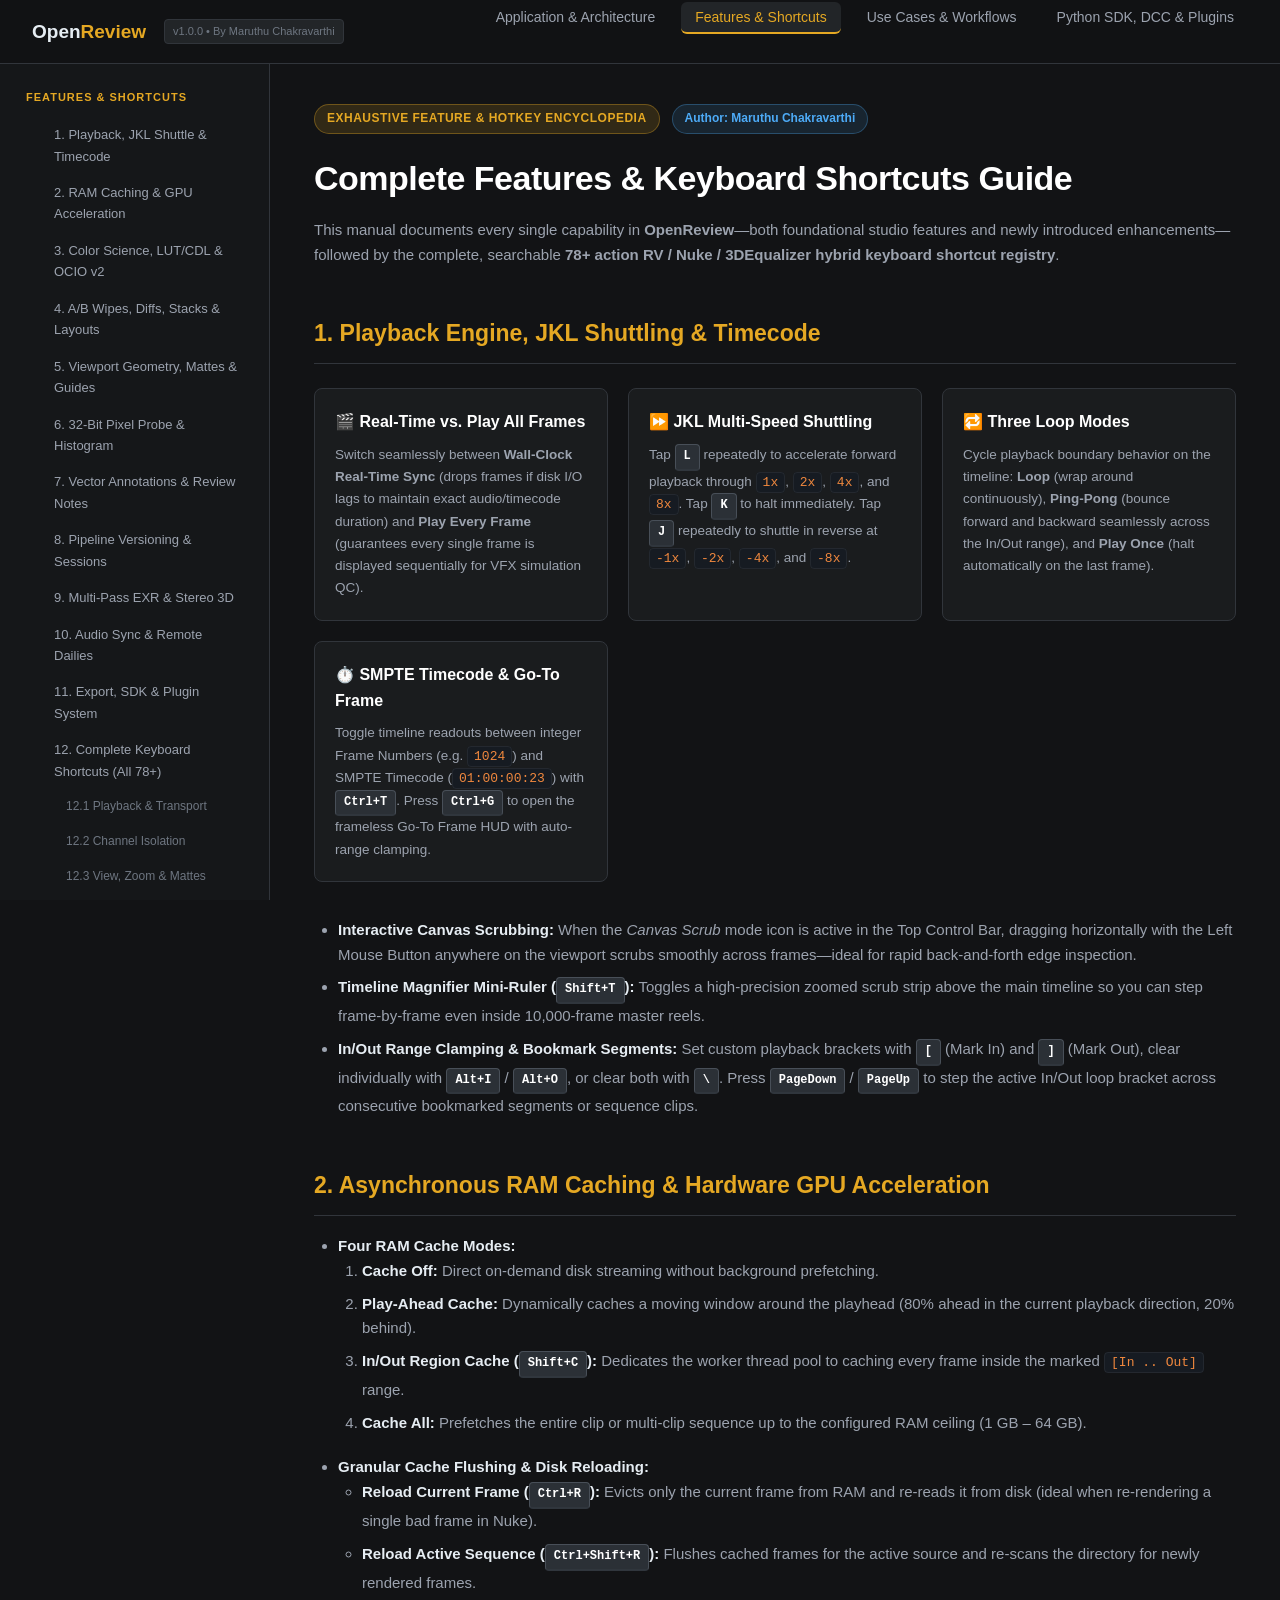
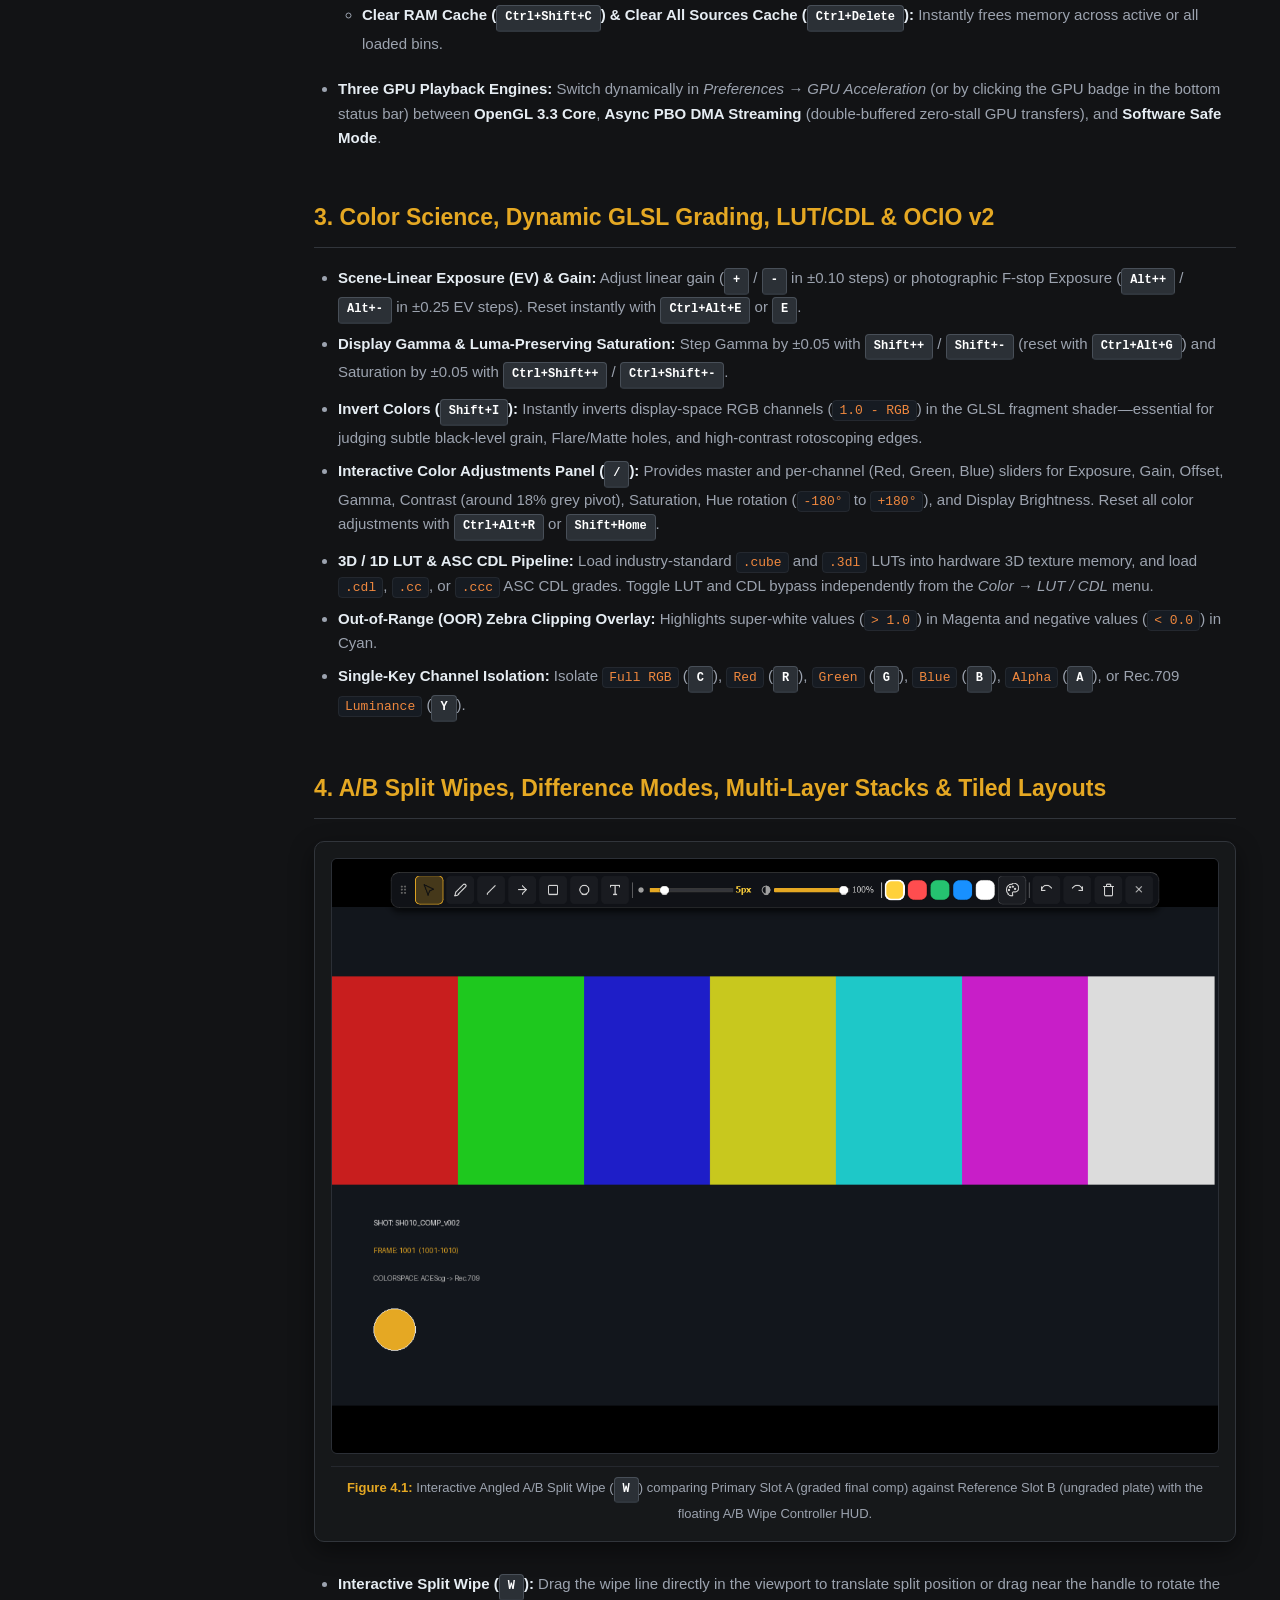
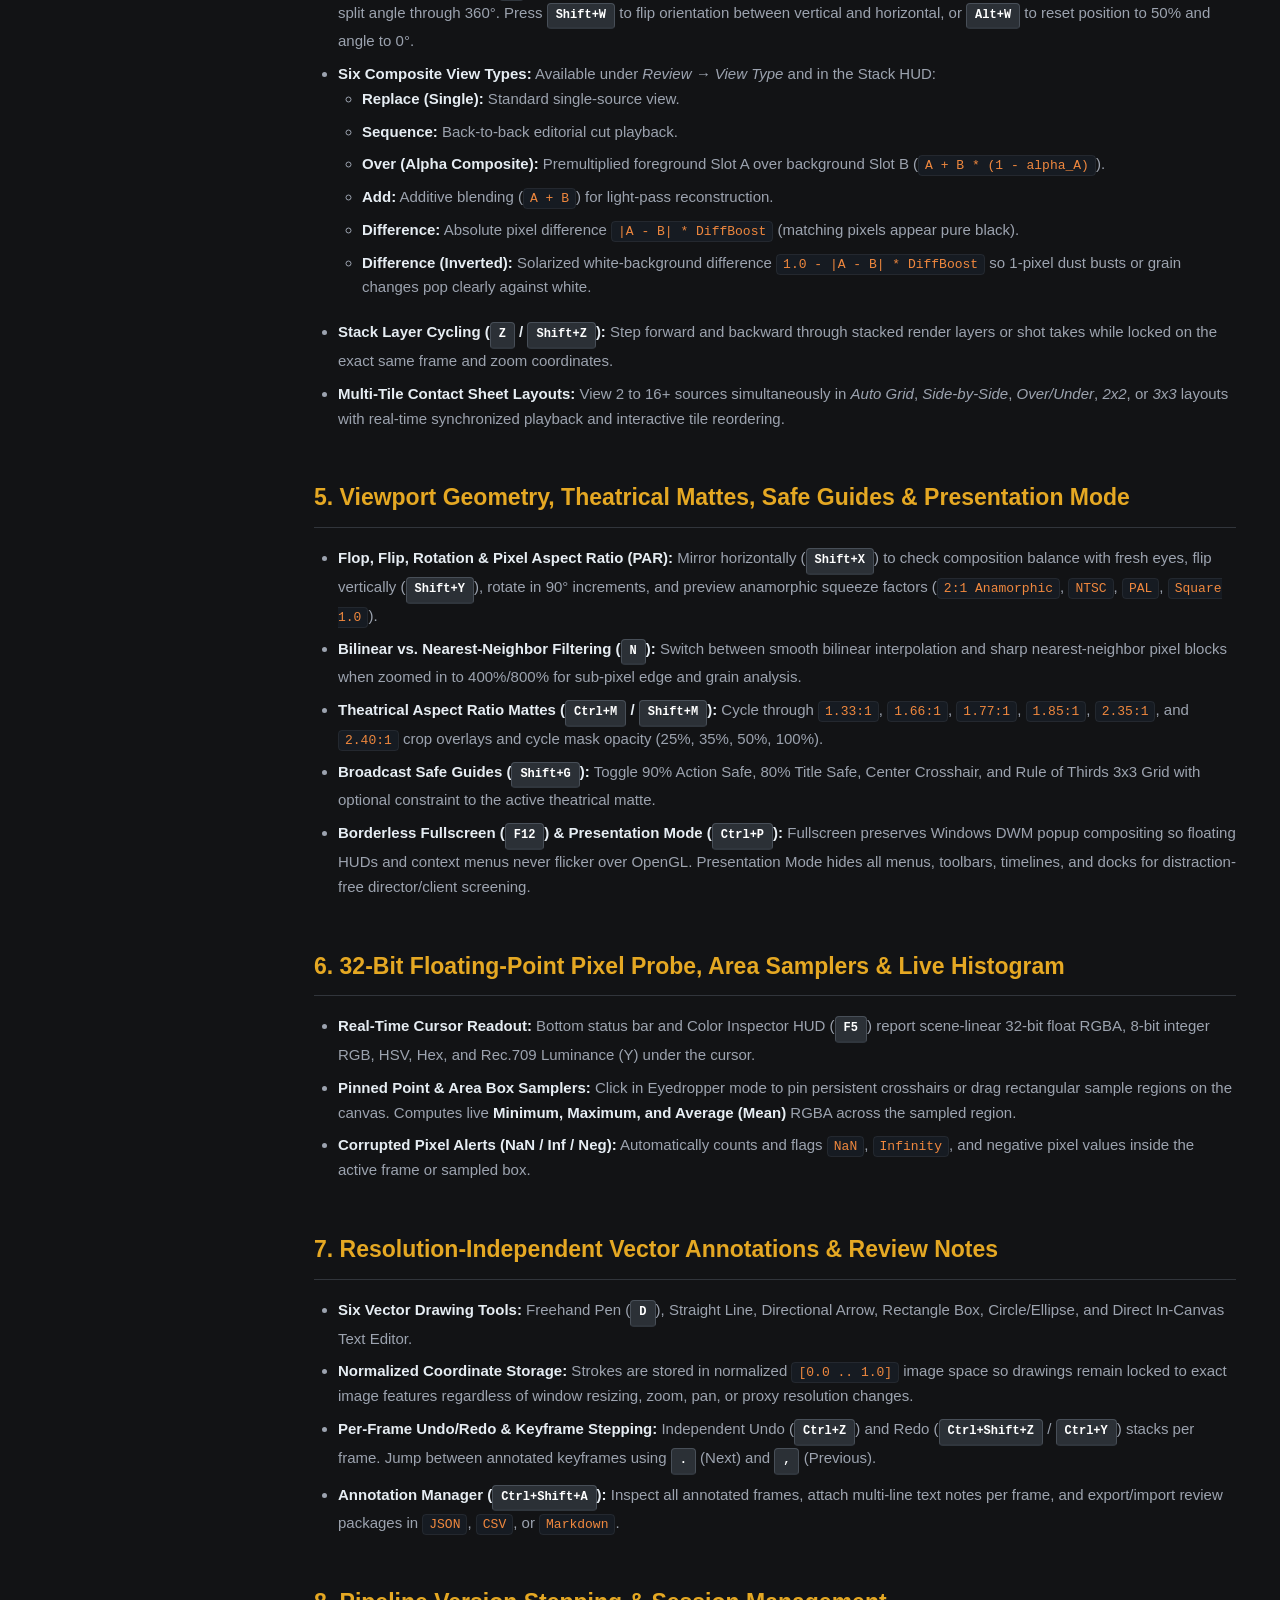
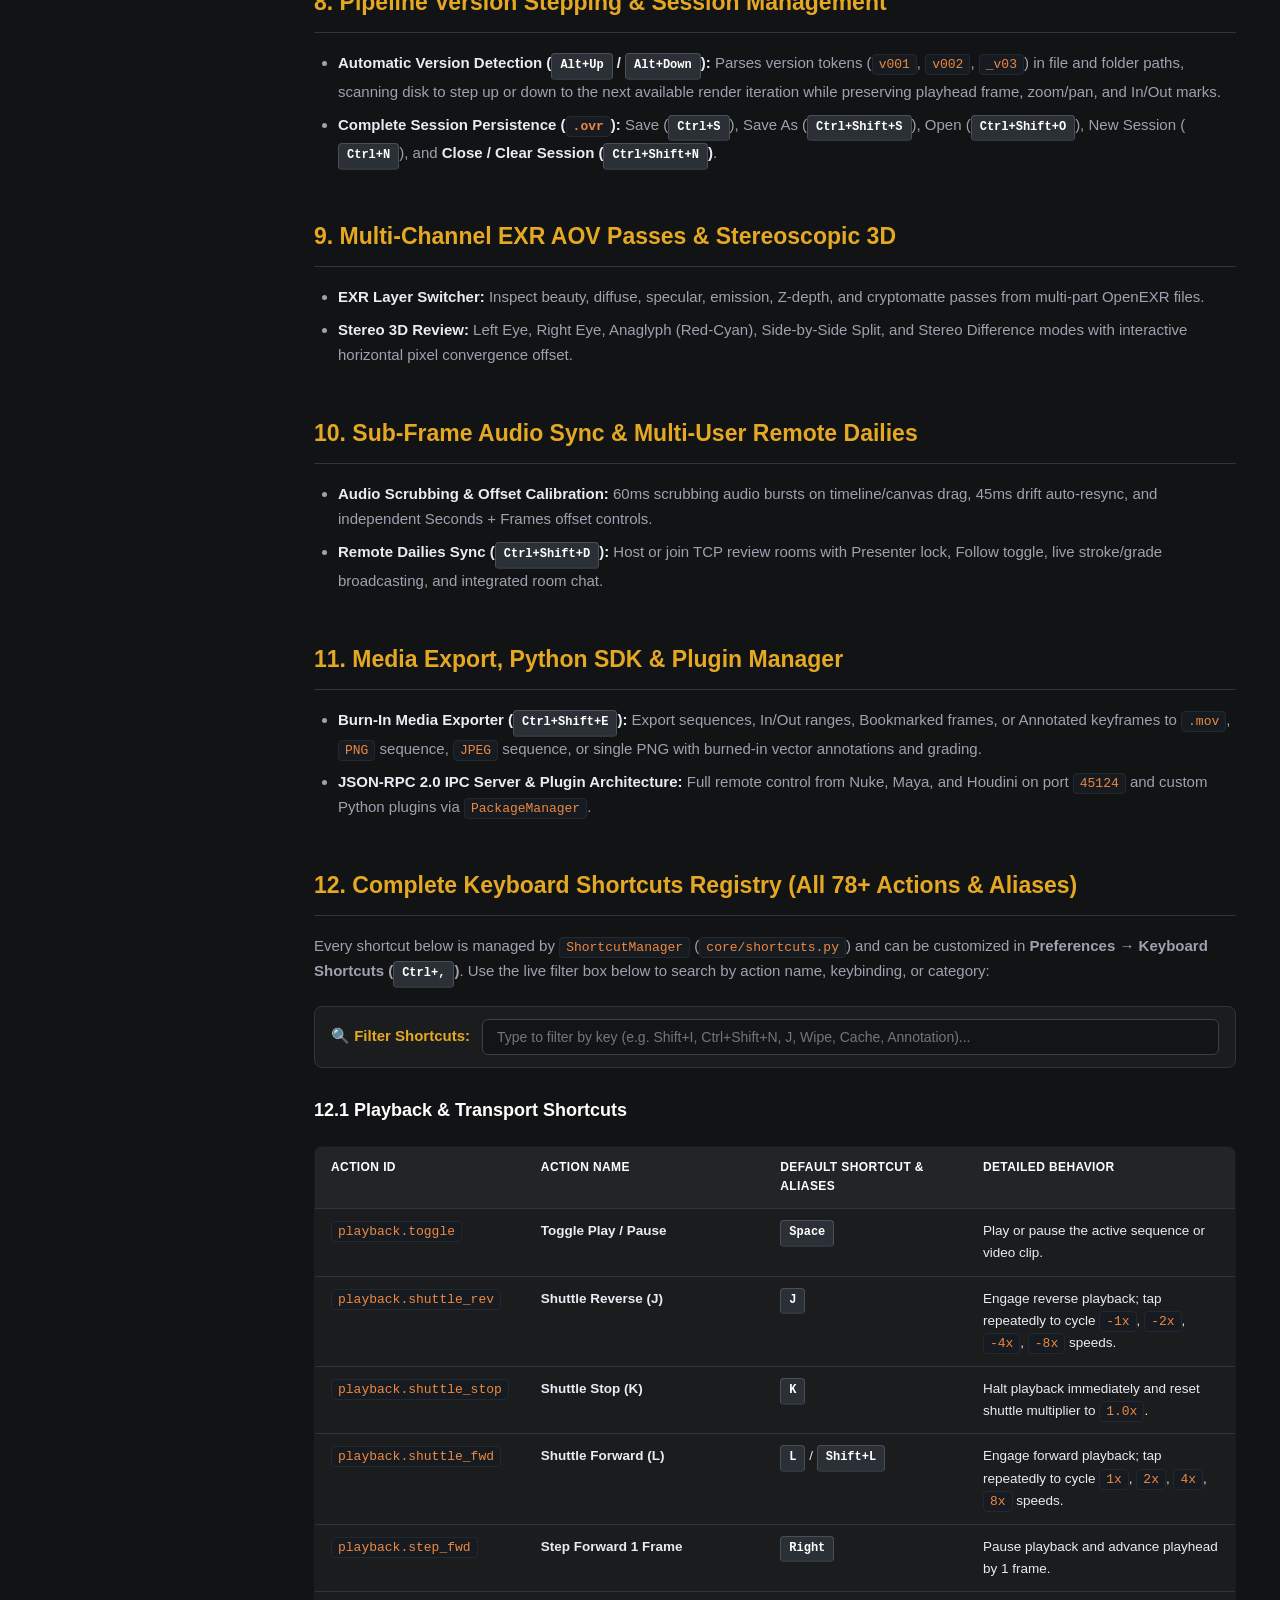
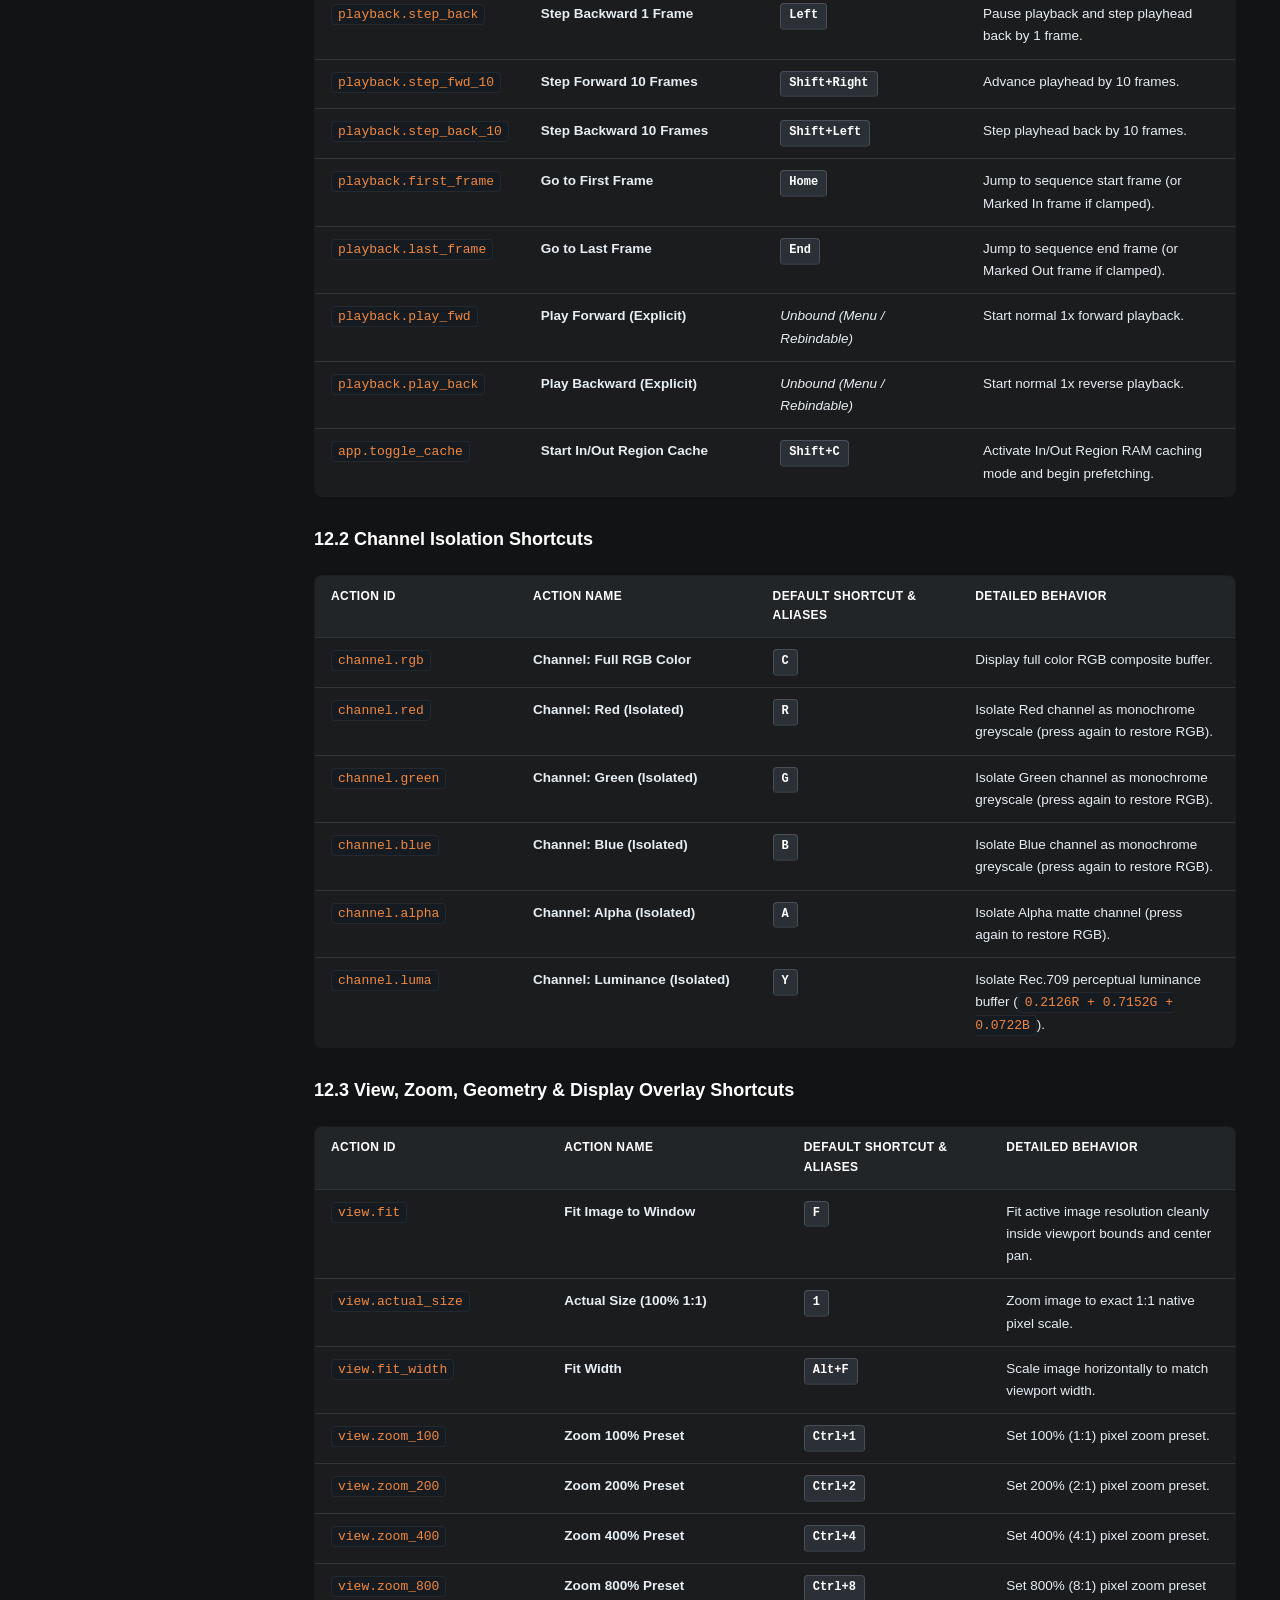
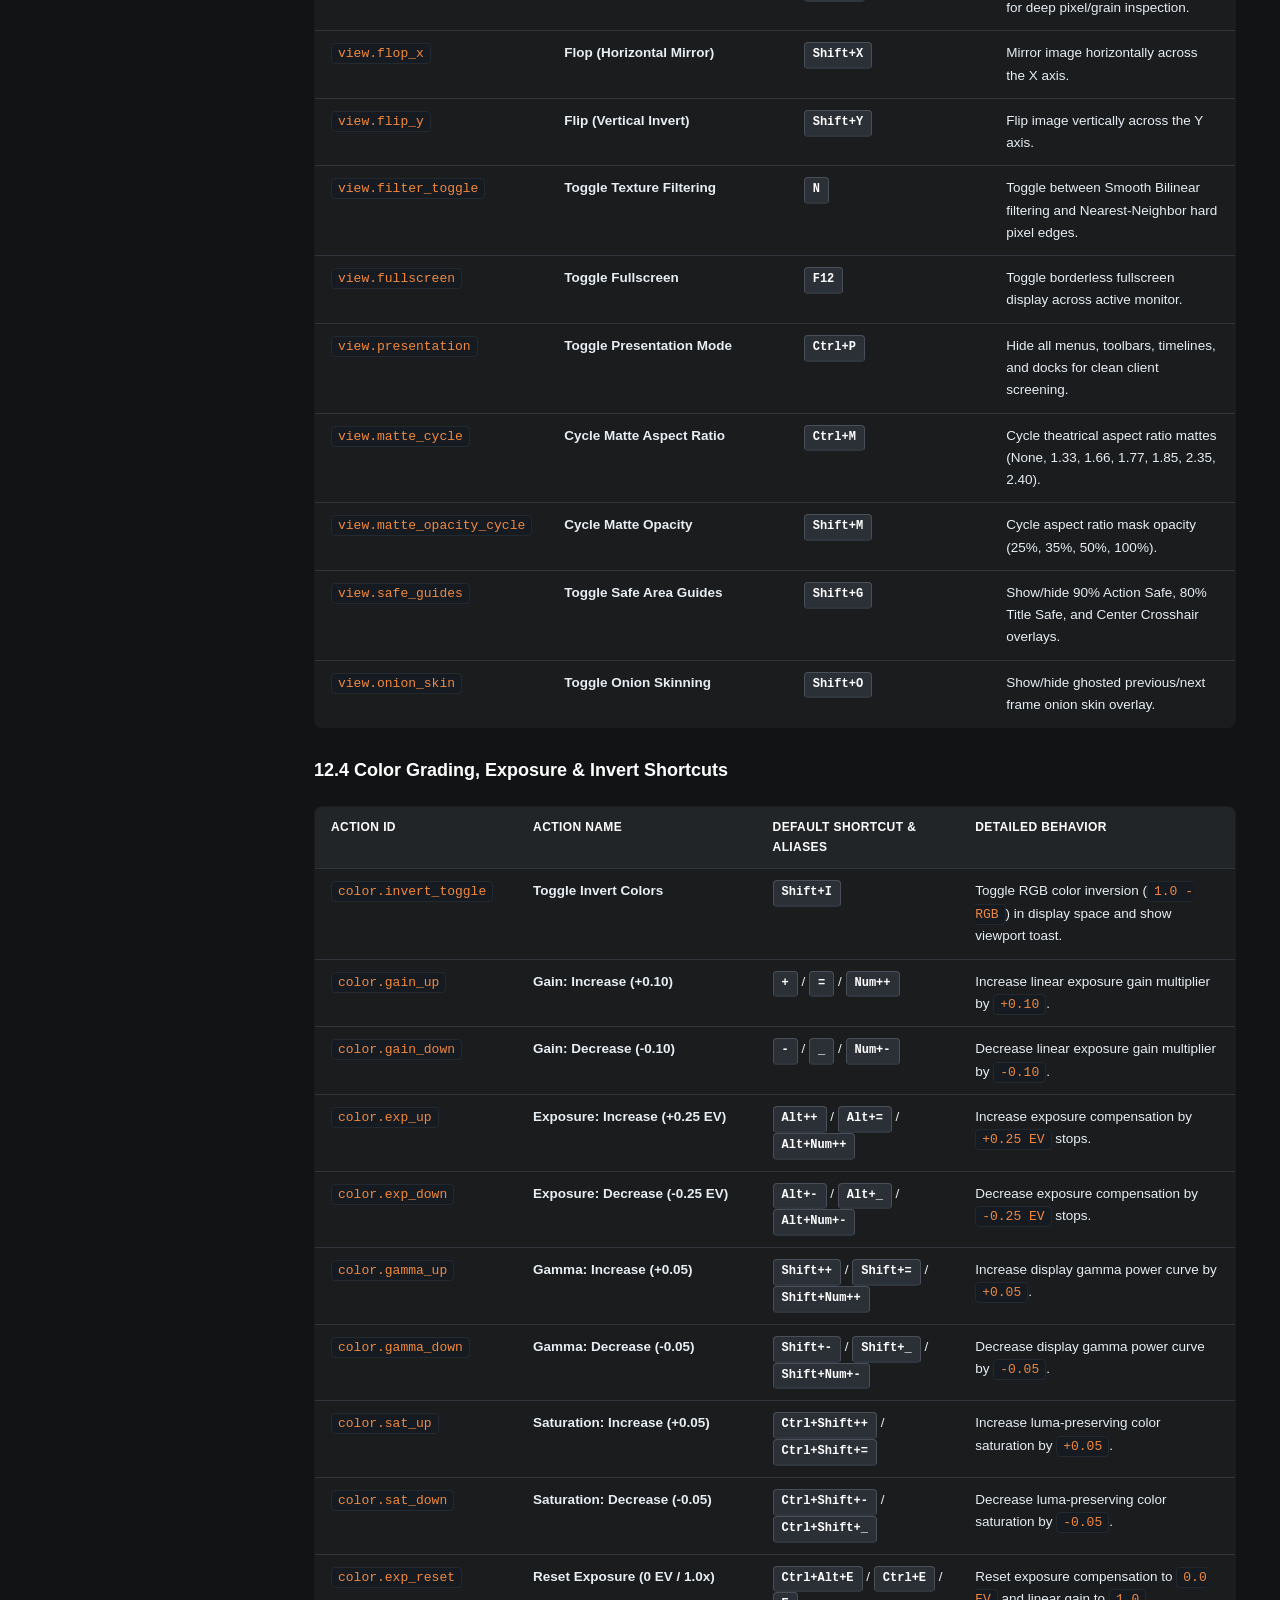
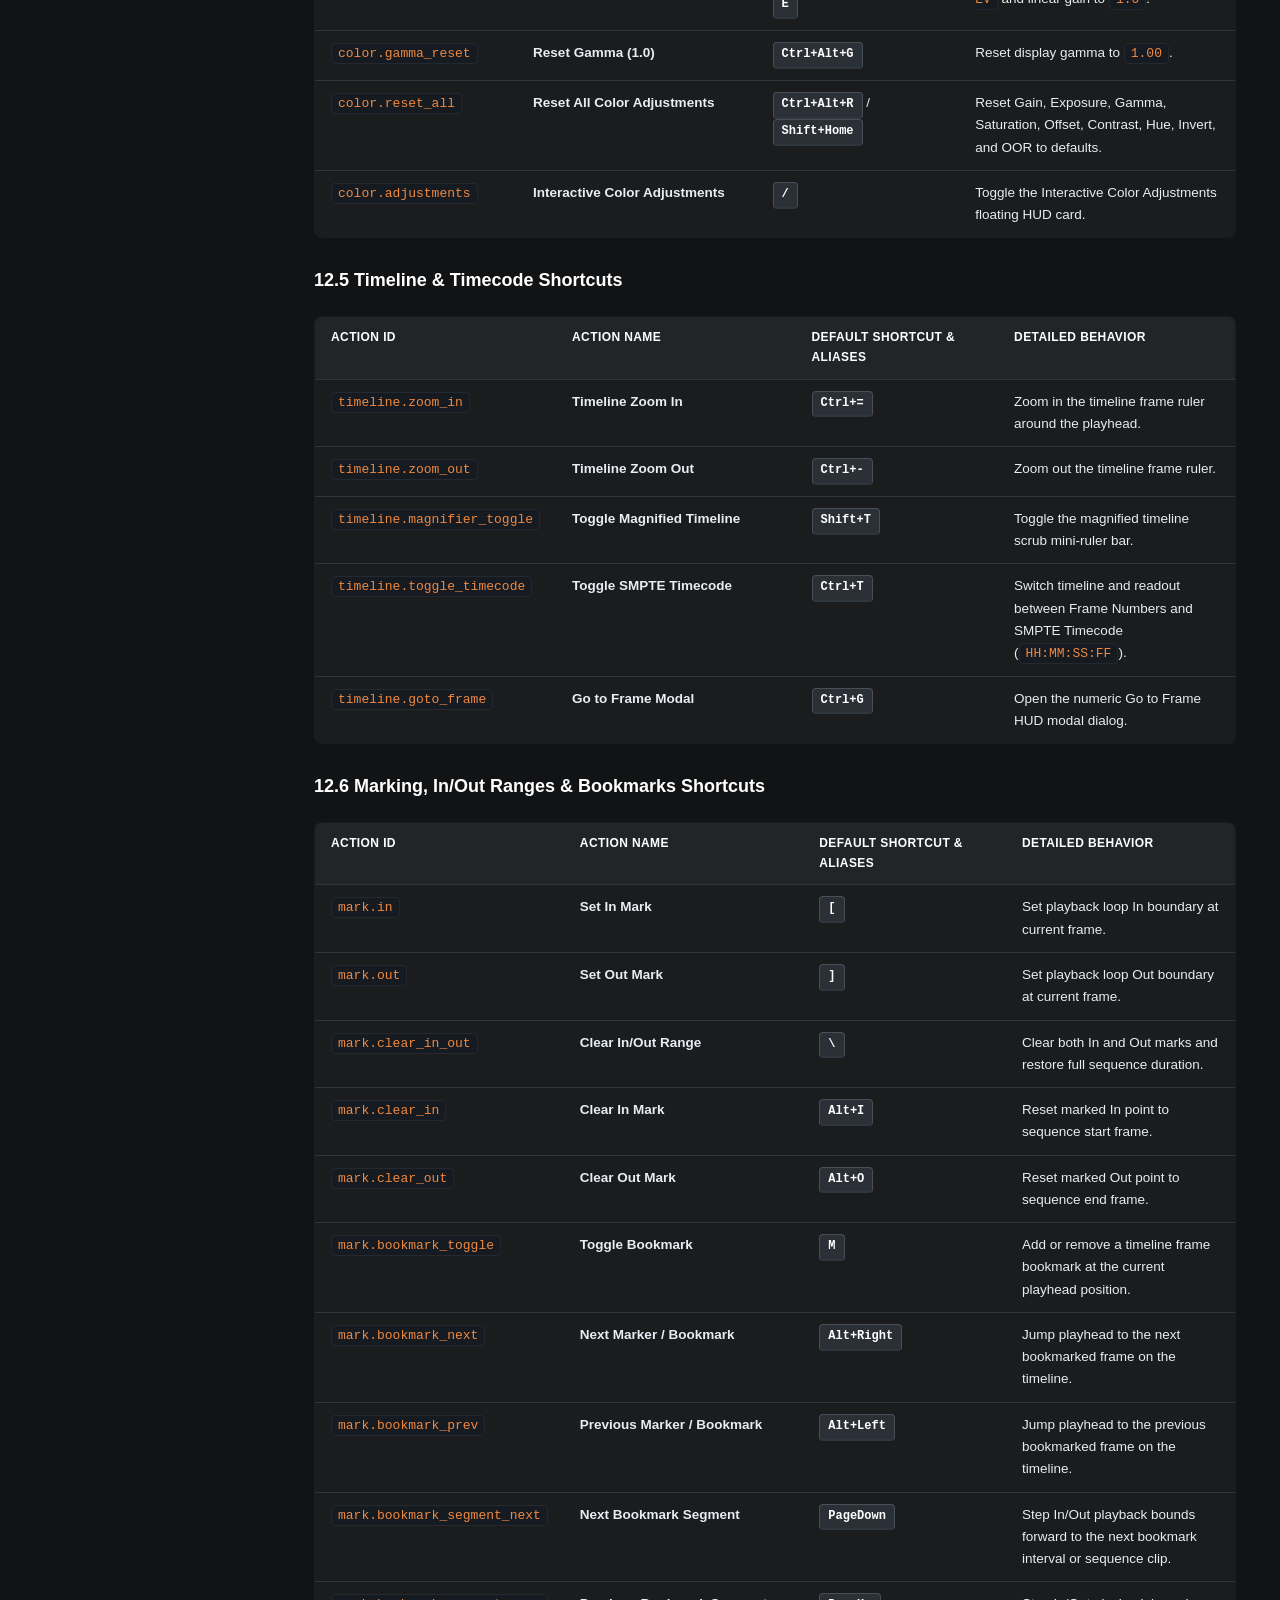
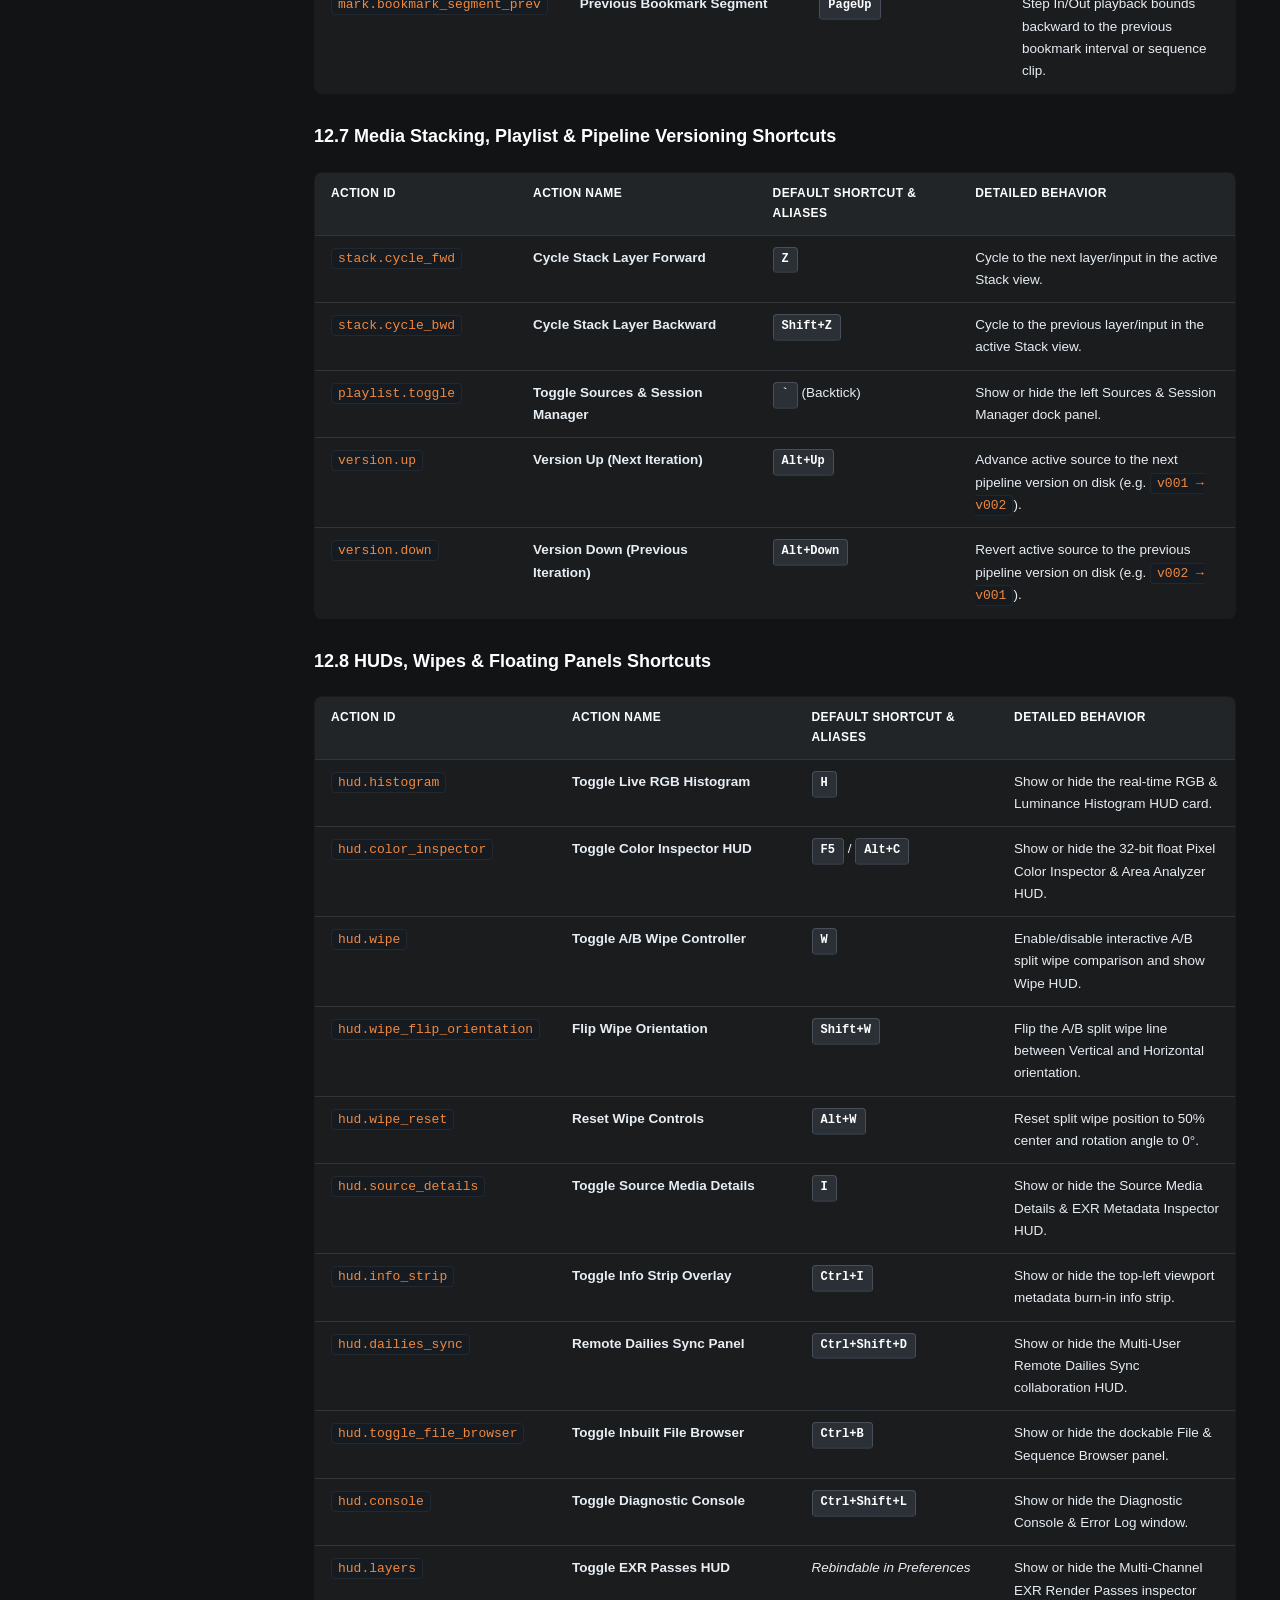
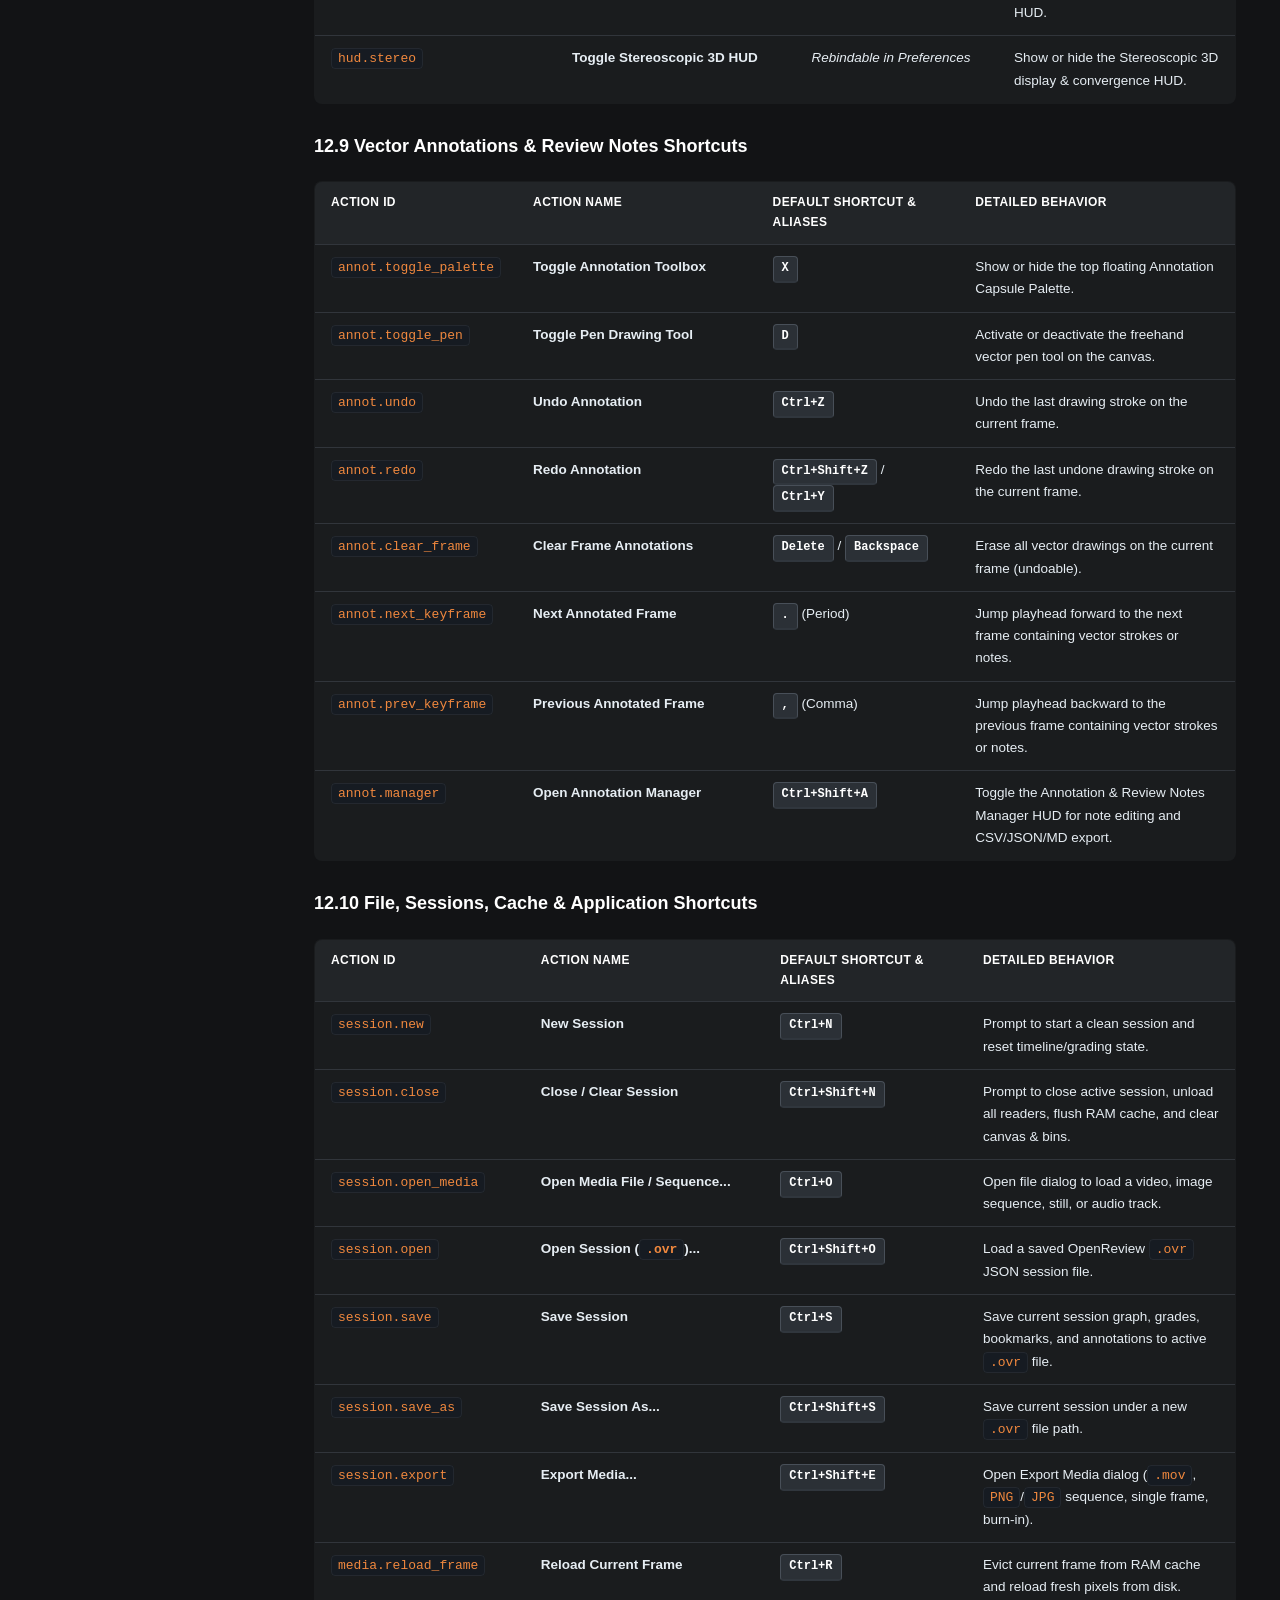
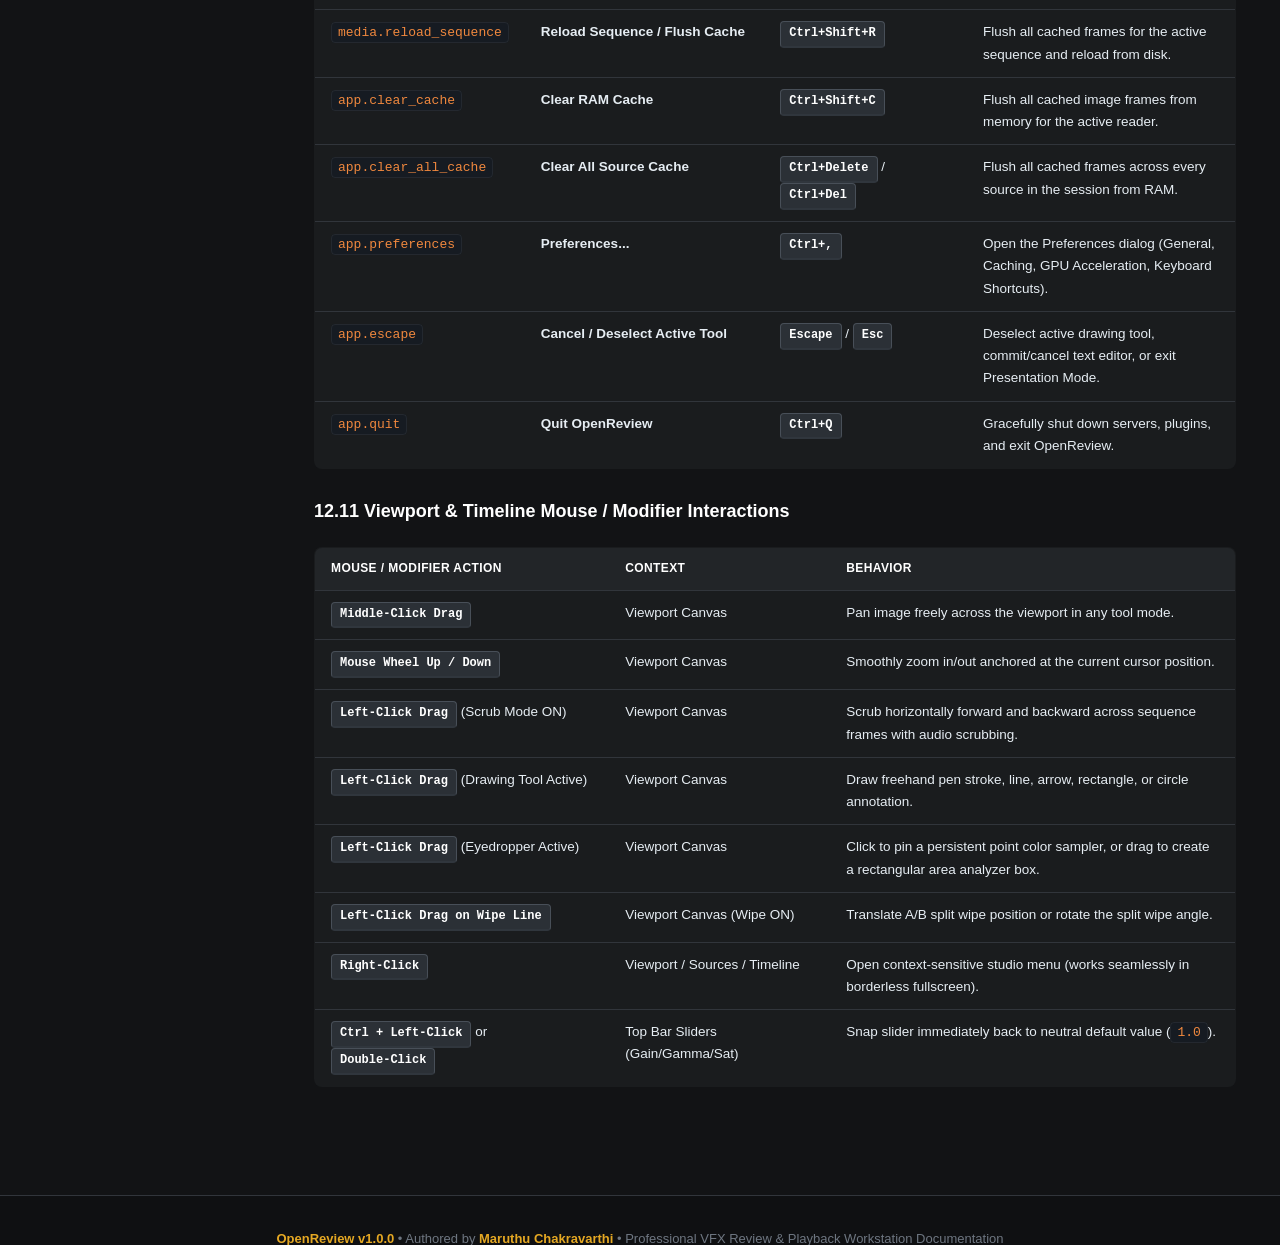
==== commit 6b35b17c: "feat: release OpenReview v1.0.1 with EXR contact sheet, metadata inspection, async loader, and packa" ====
--- a/docs/html/features.html
+++ b/docs/html/features.html
@@ -11,7 +11,7 @@
   <header class="docs-header">
     <a href="index.html" class="brand">
       <span>Open<span class="accent">Review</span></span>
-      <span class="brand-meta">v0.1.0 • By Maruthu Chakravarthi</span>
+      <span class="brand-meta">v1.0.0 • By Maruthu Chakravarthi</span>
     </a>
     <ul class="nav-links">
       <li><a href="index.html">Application &amp; Architecture</a></li>
@@ -1045,7 +1045,7 @@
   </div>
 
   <footer class="docs-footer">
-    <strong>OpenReview v0.1.0</strong> &bull; Authored by <strong>Maruthu Chakravarthi</strong> &bull; Professional VFX Review &amp; Playback Workstation Documentation
+    <strong>OpenReview v1.0.0</strong> &bull; Authored by <strong>Maruthu Chakravarthi</strong> &bull; Professional VFX Review &amp; Playback Workstation Documentation
   </footer>
 
   <script>
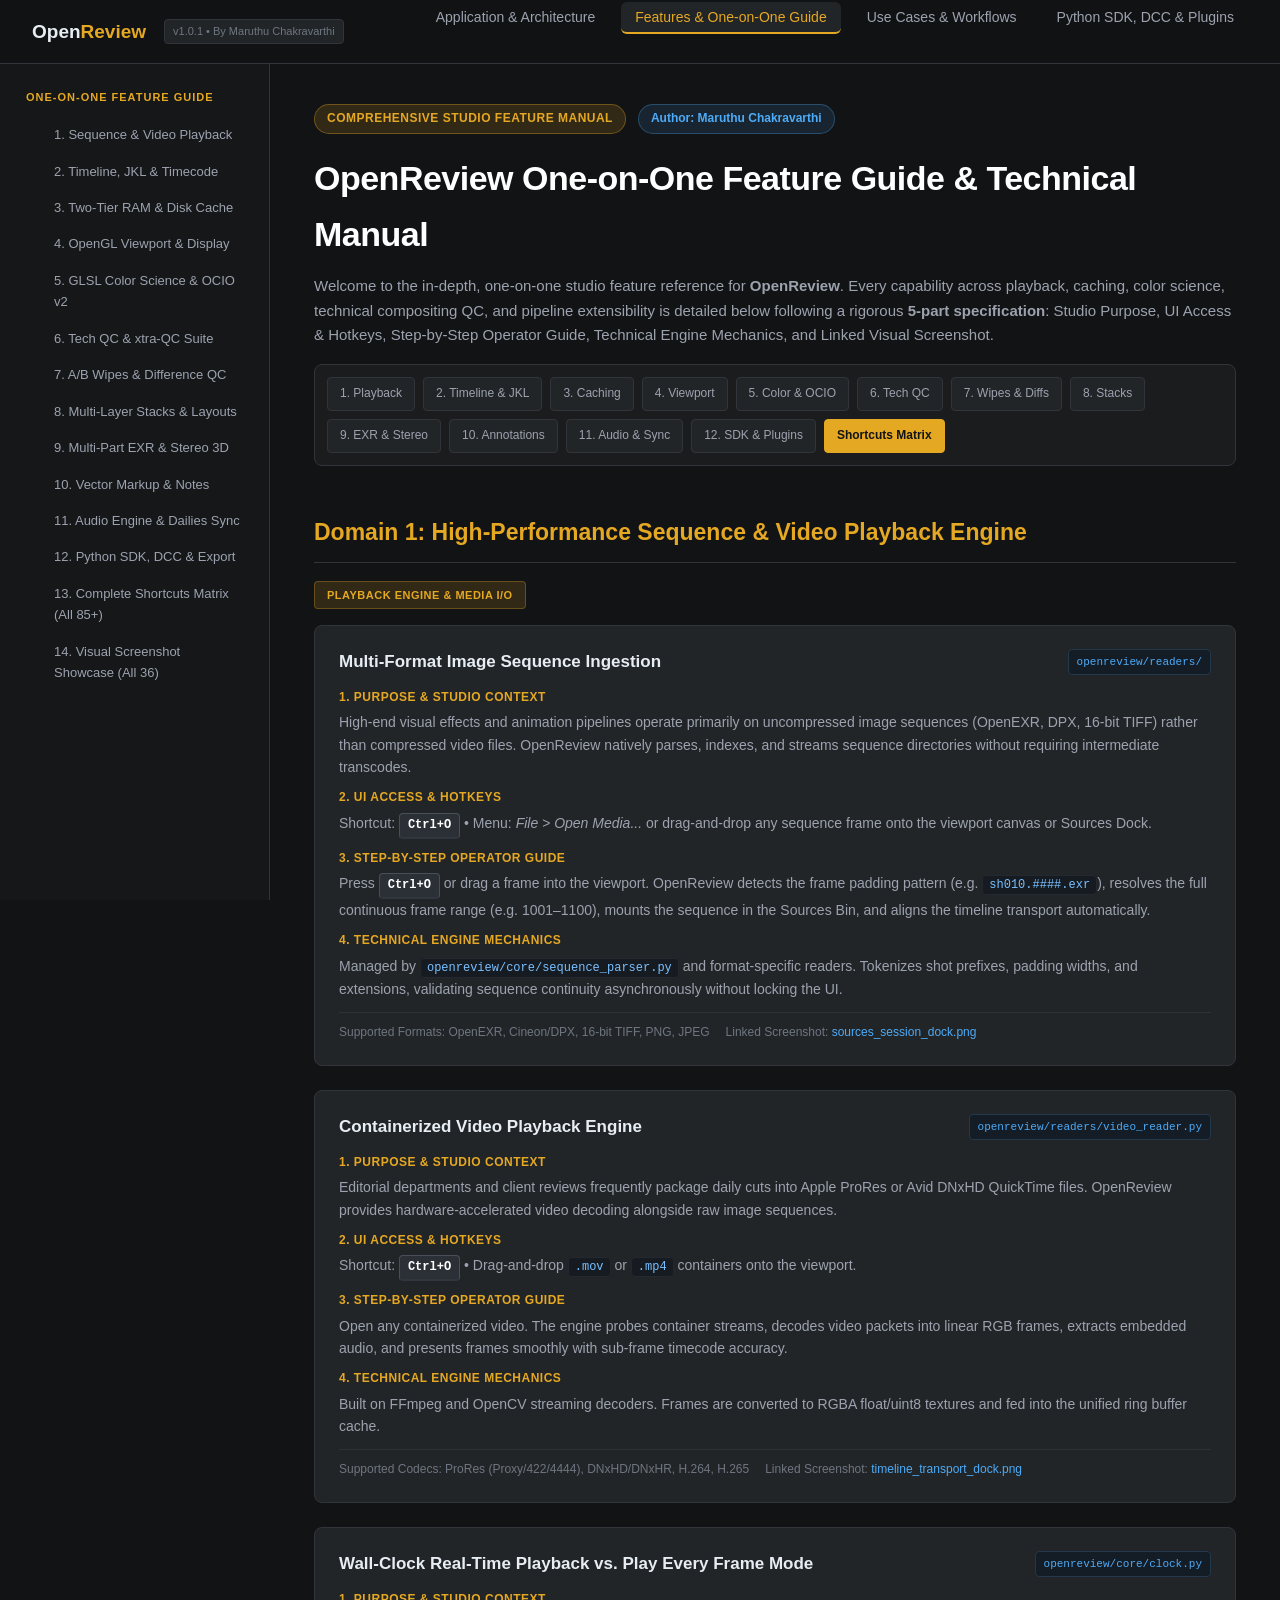
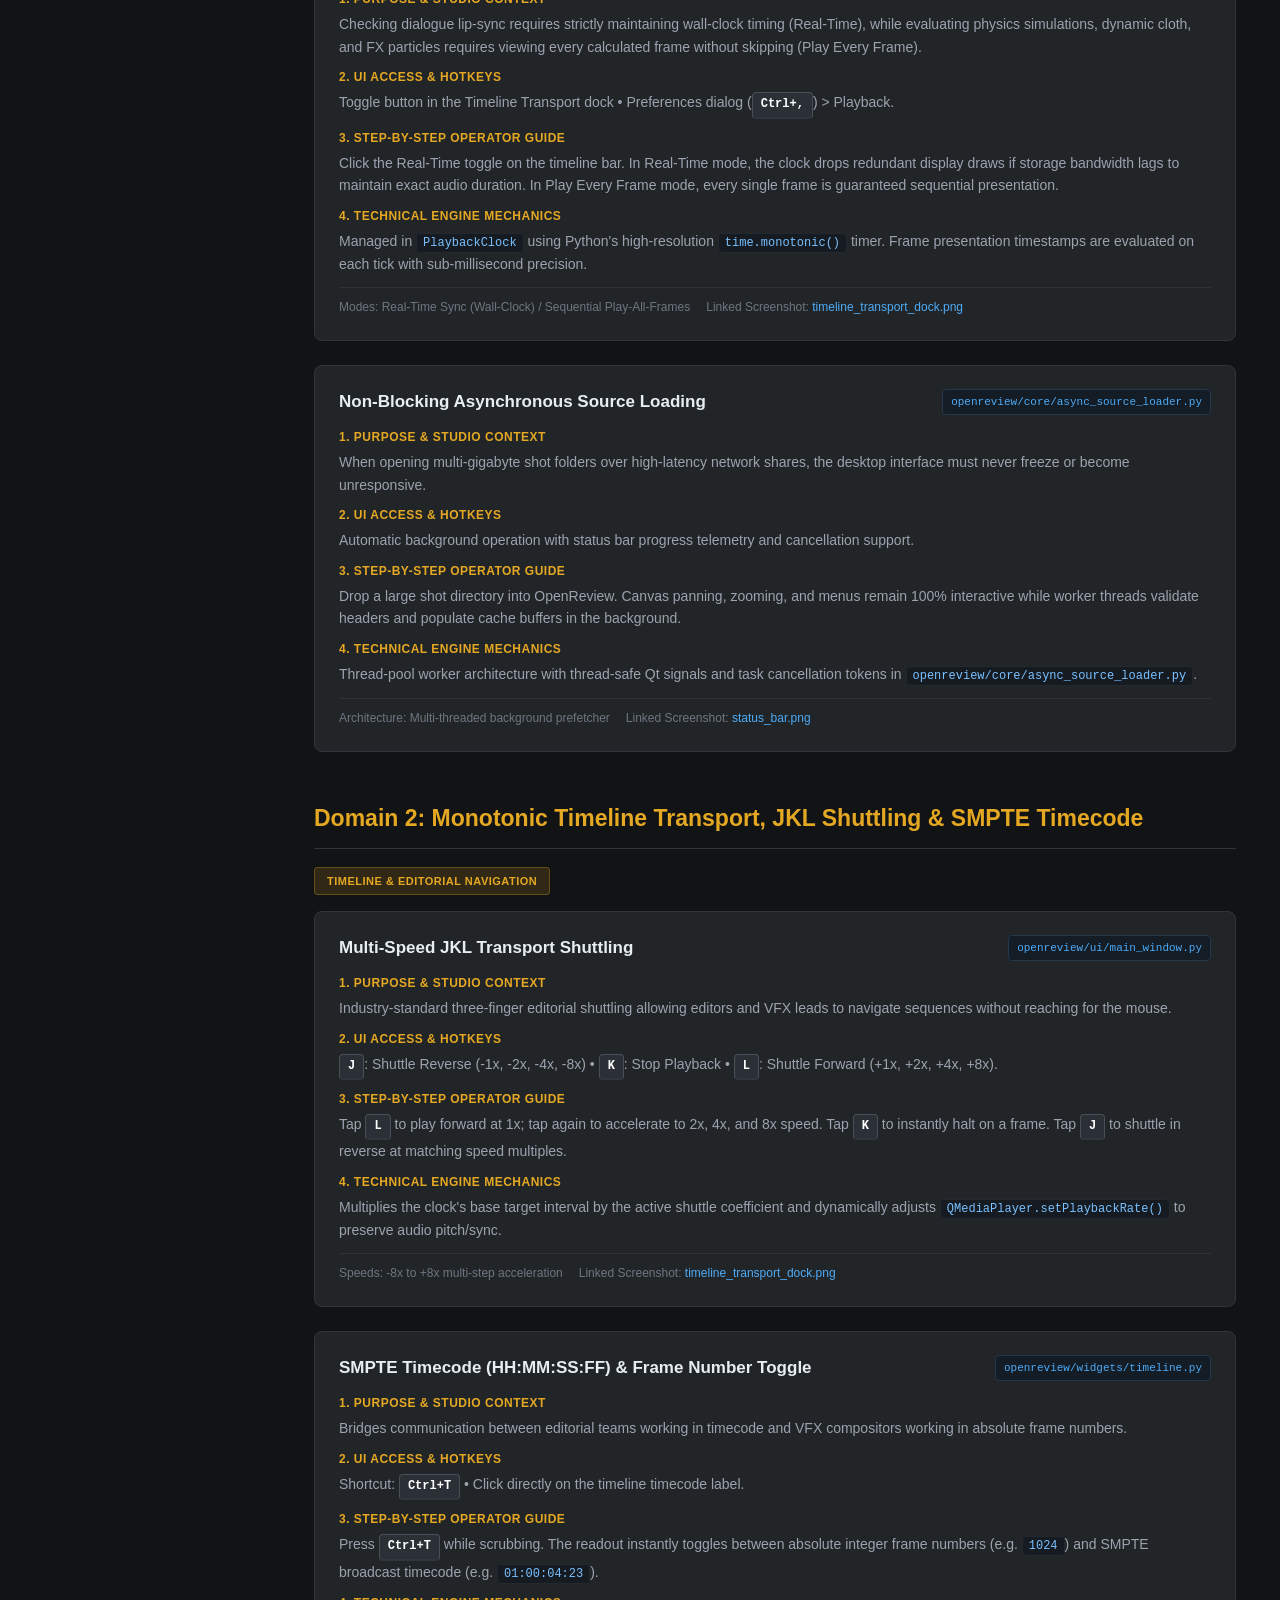
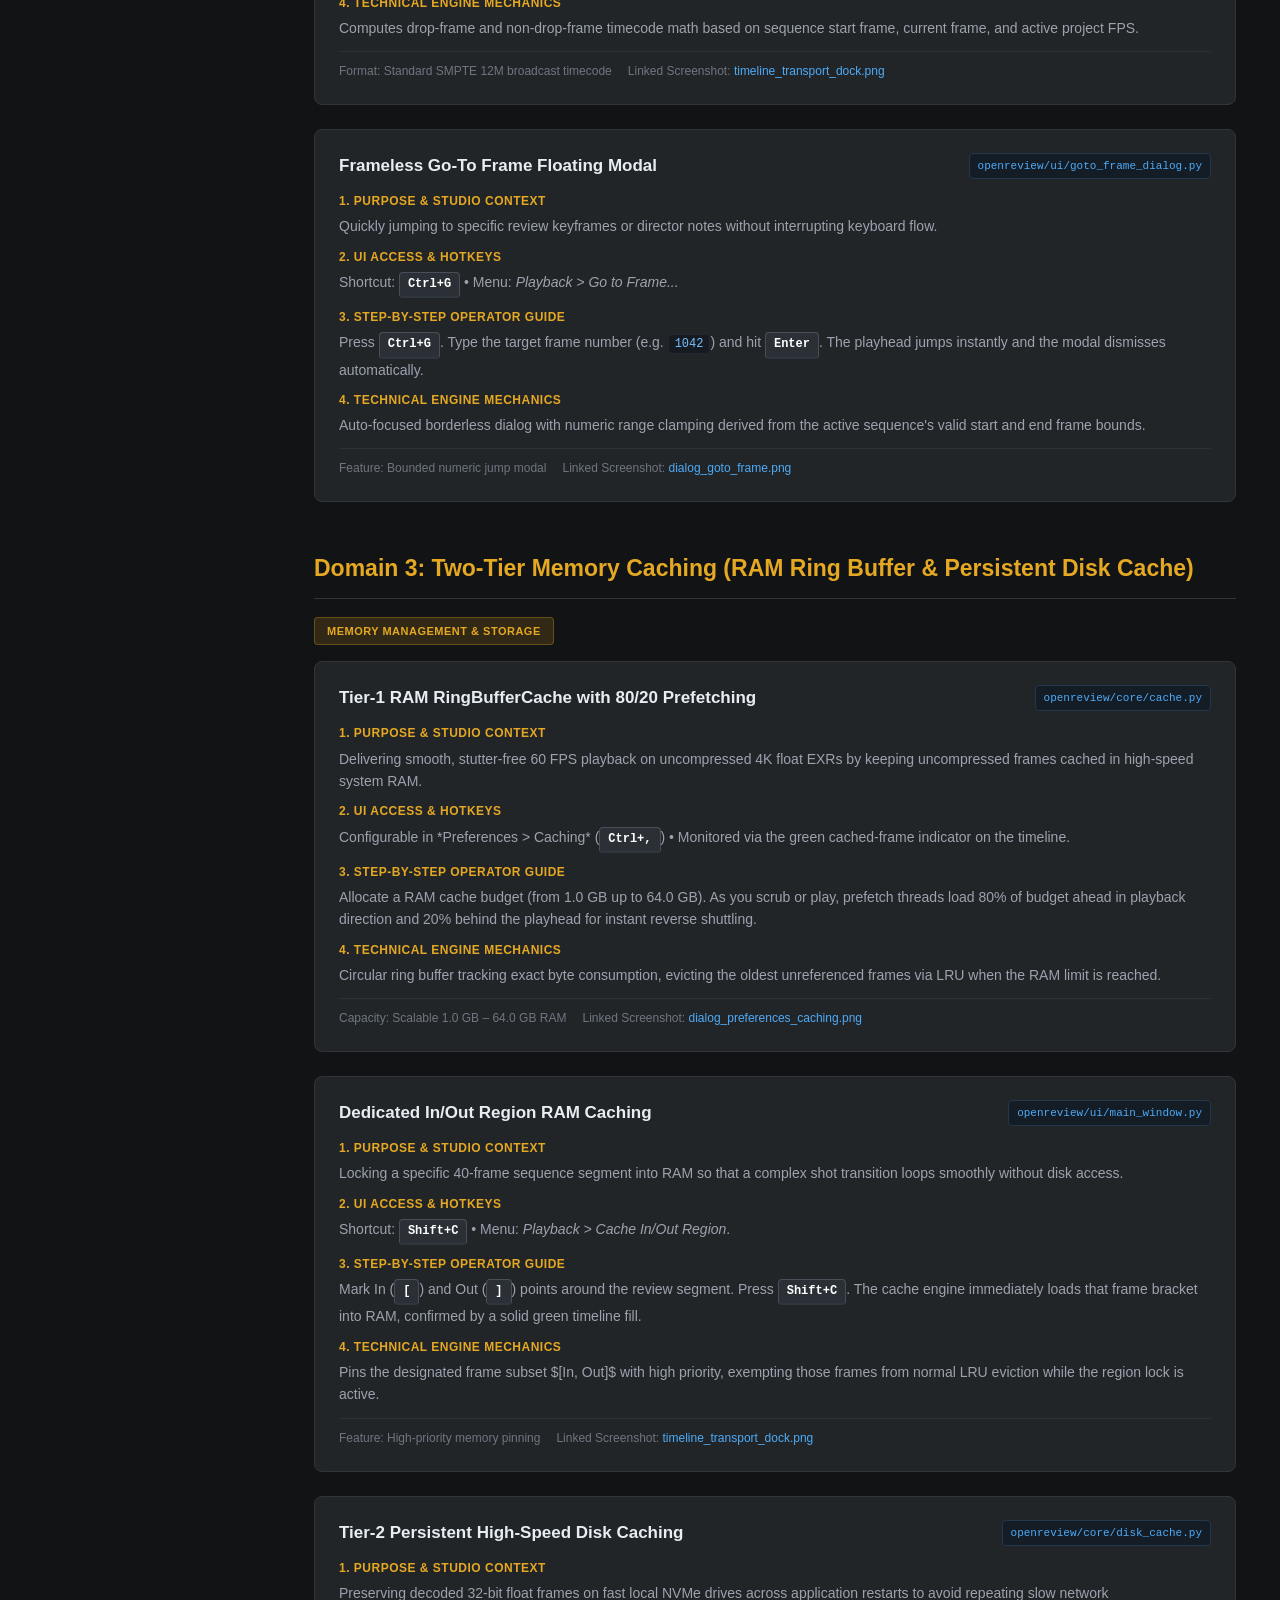
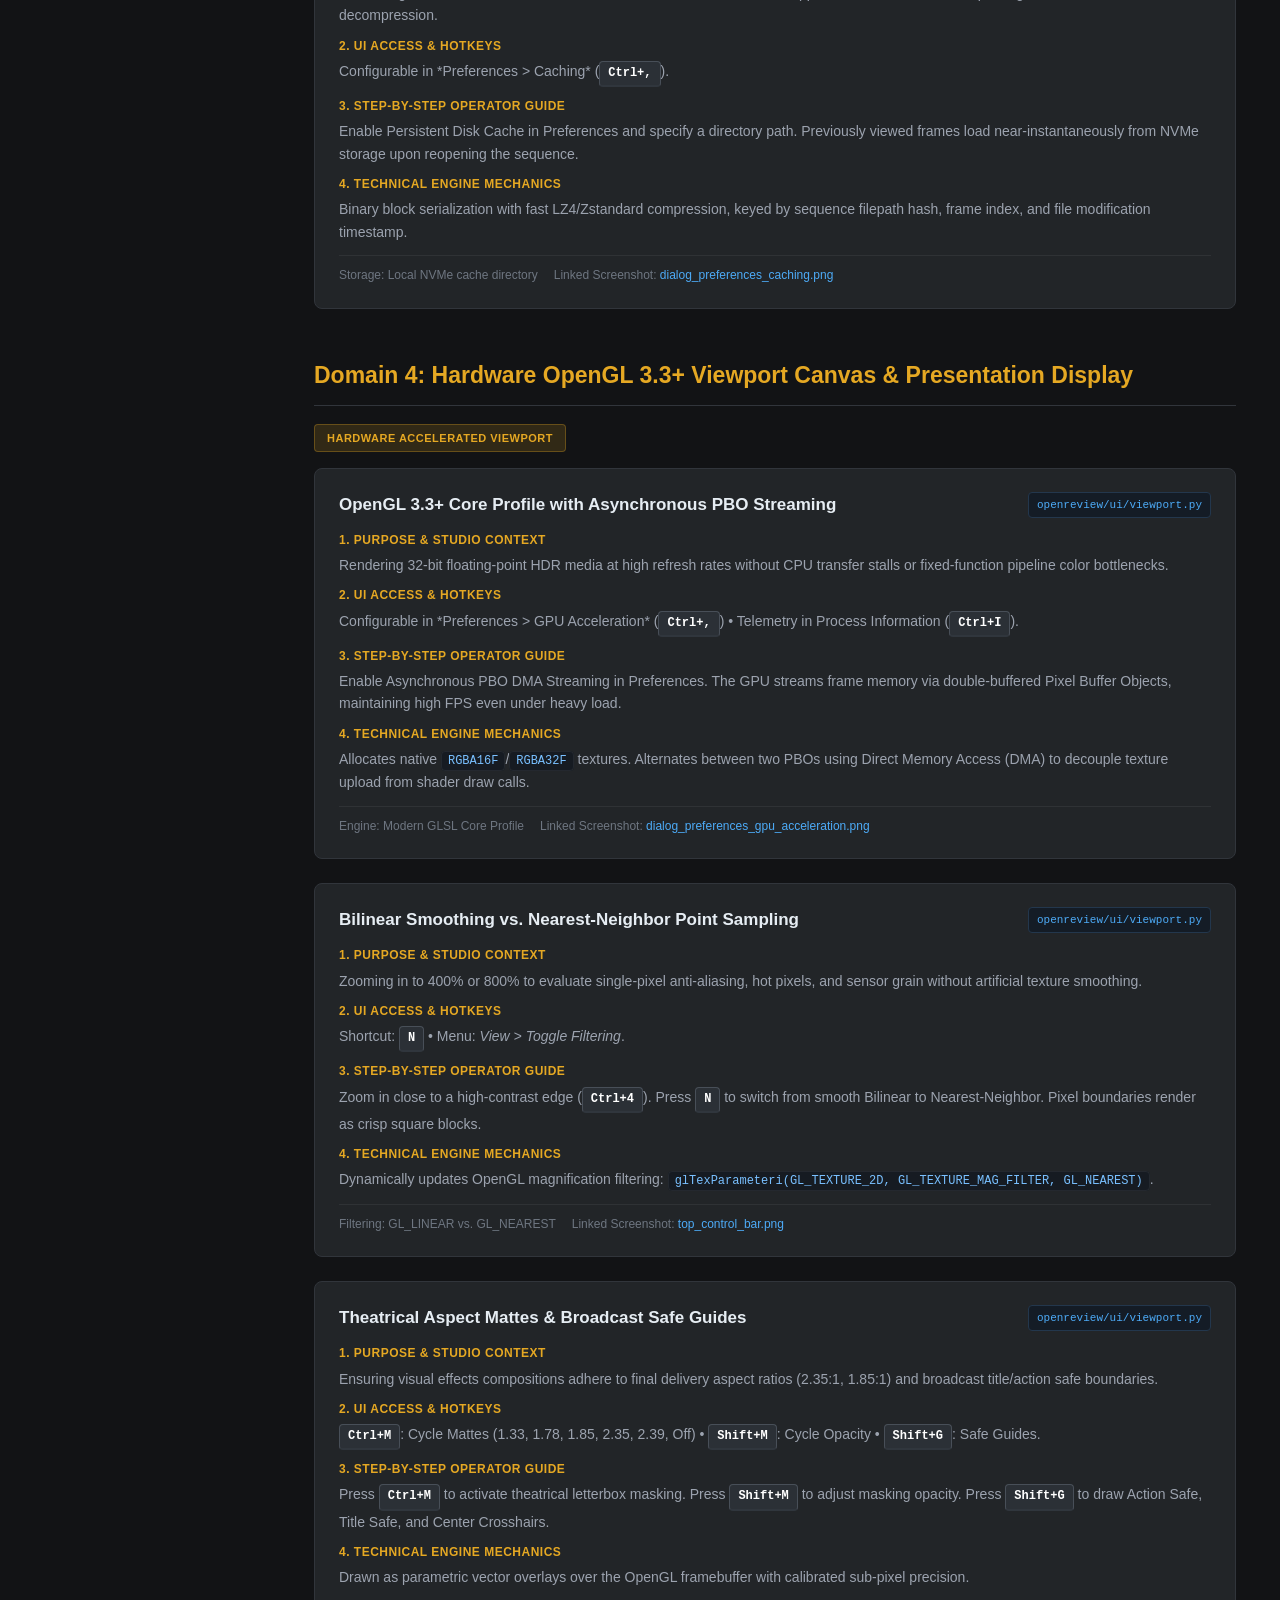
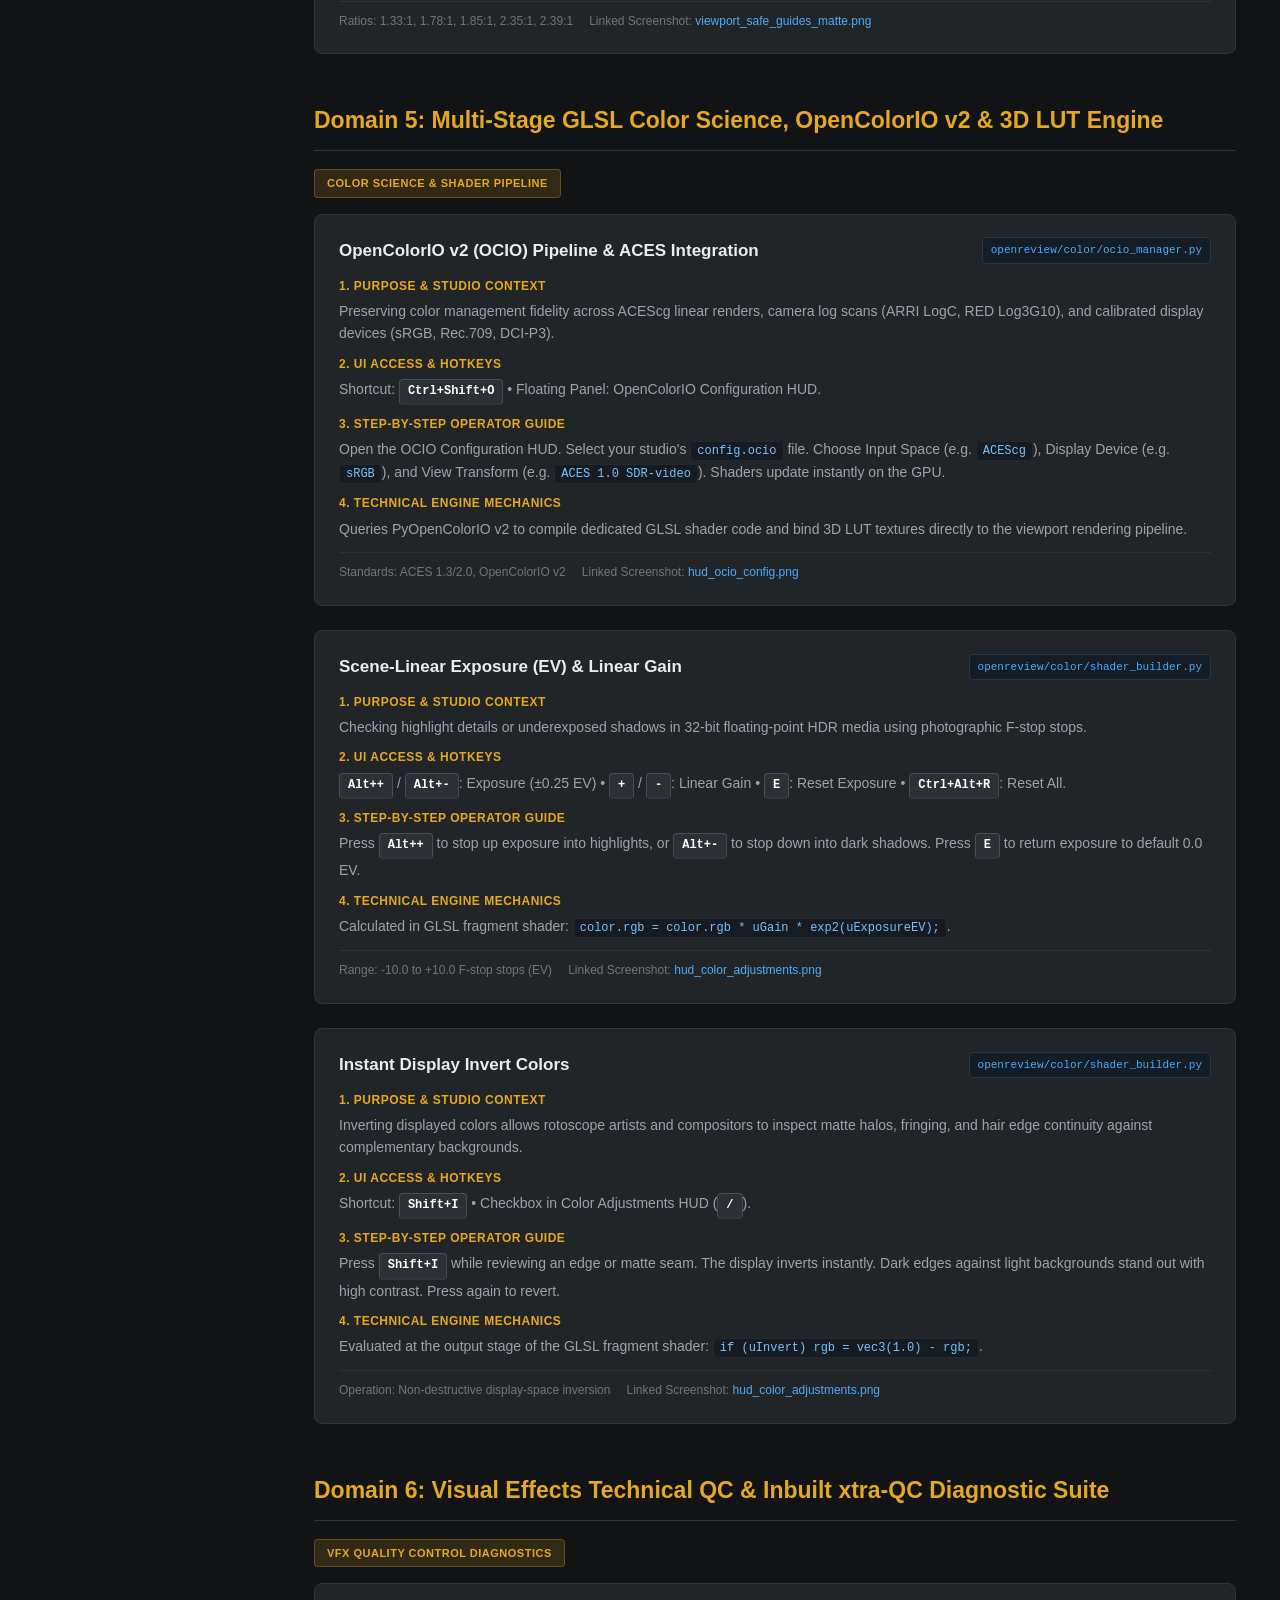
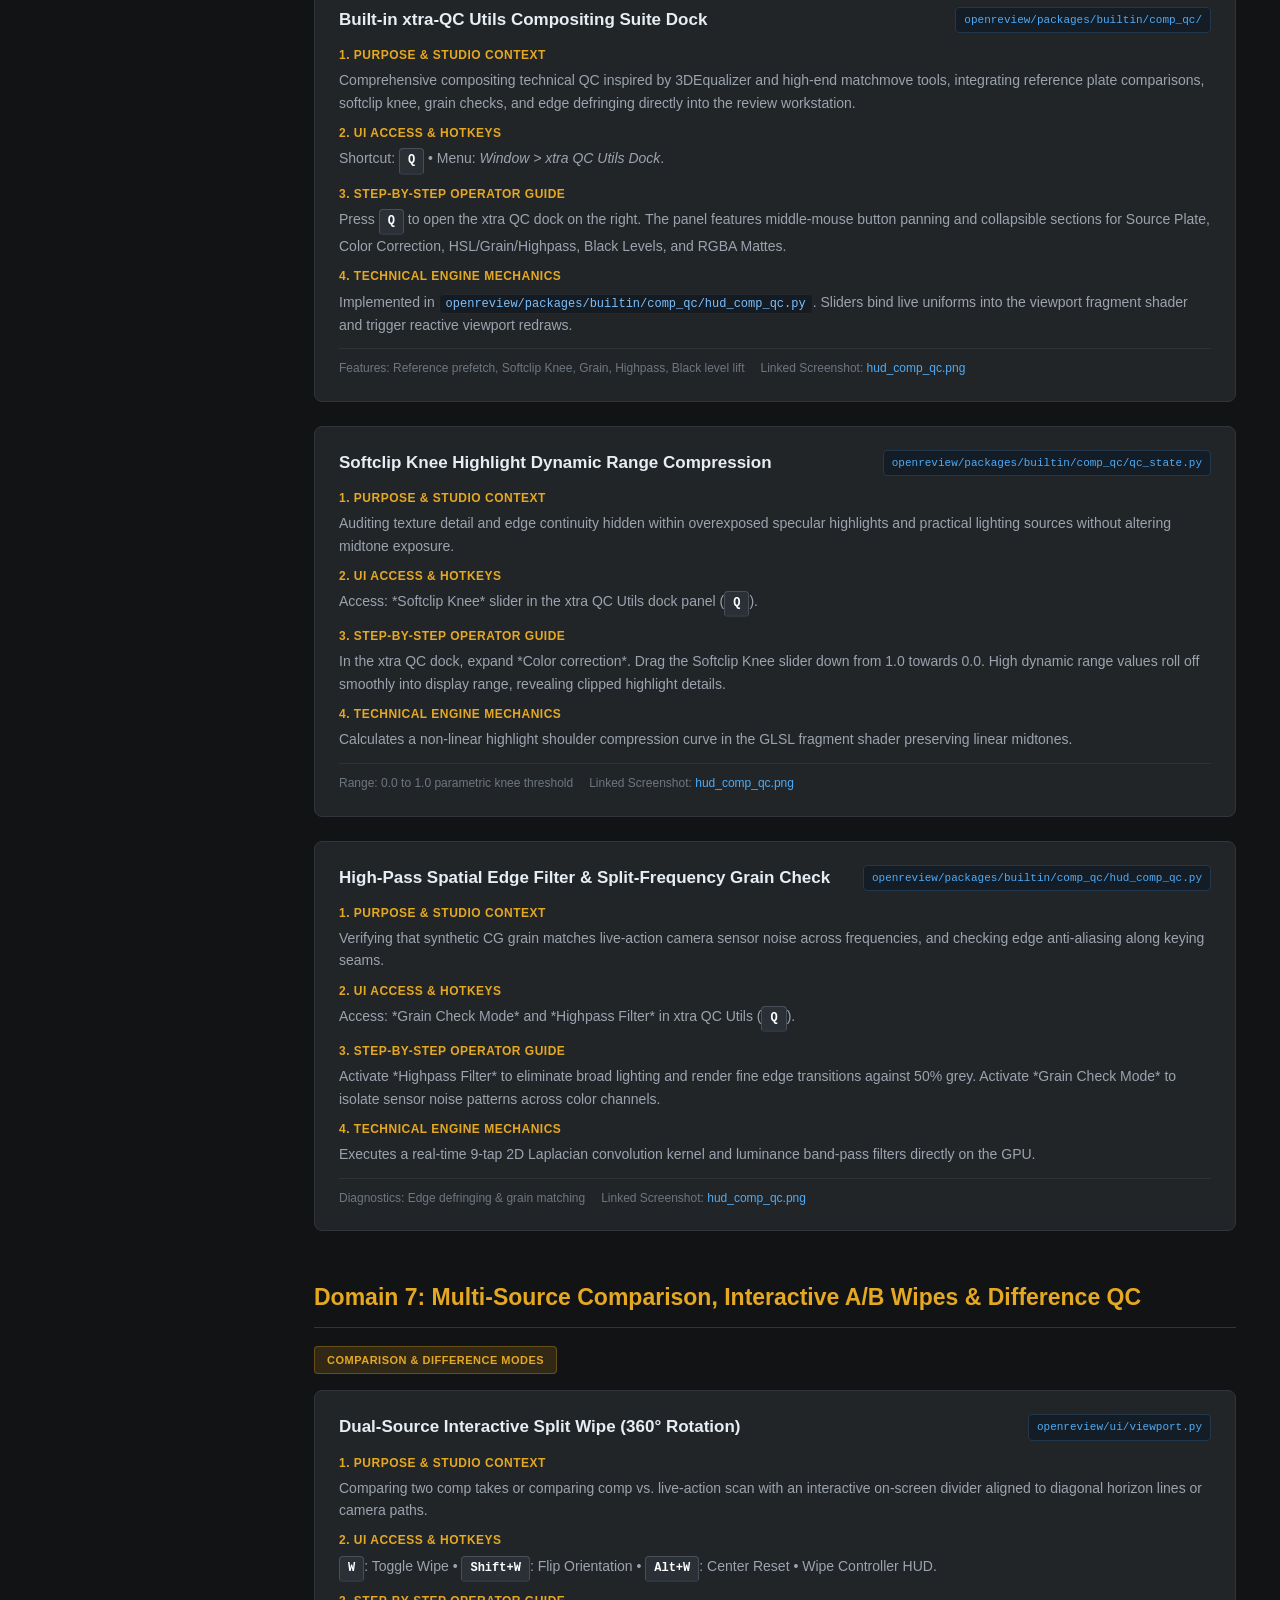
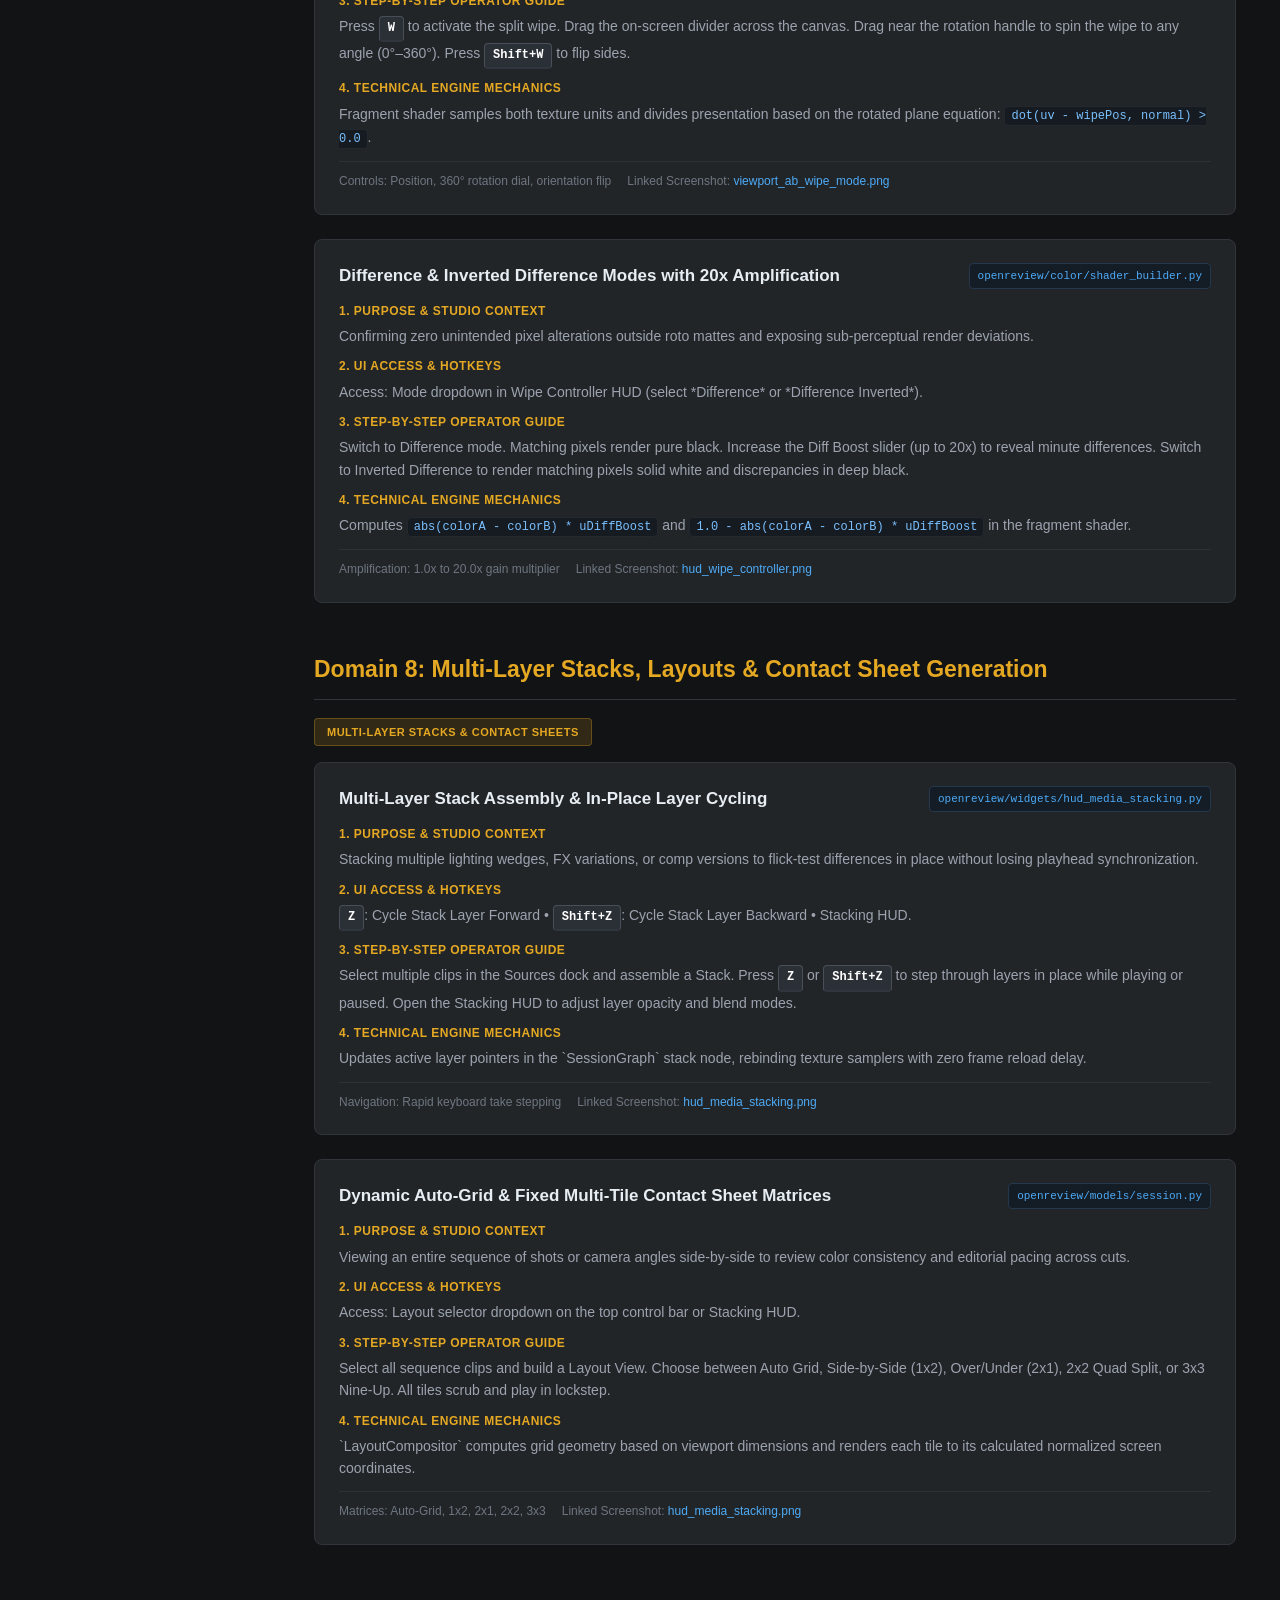
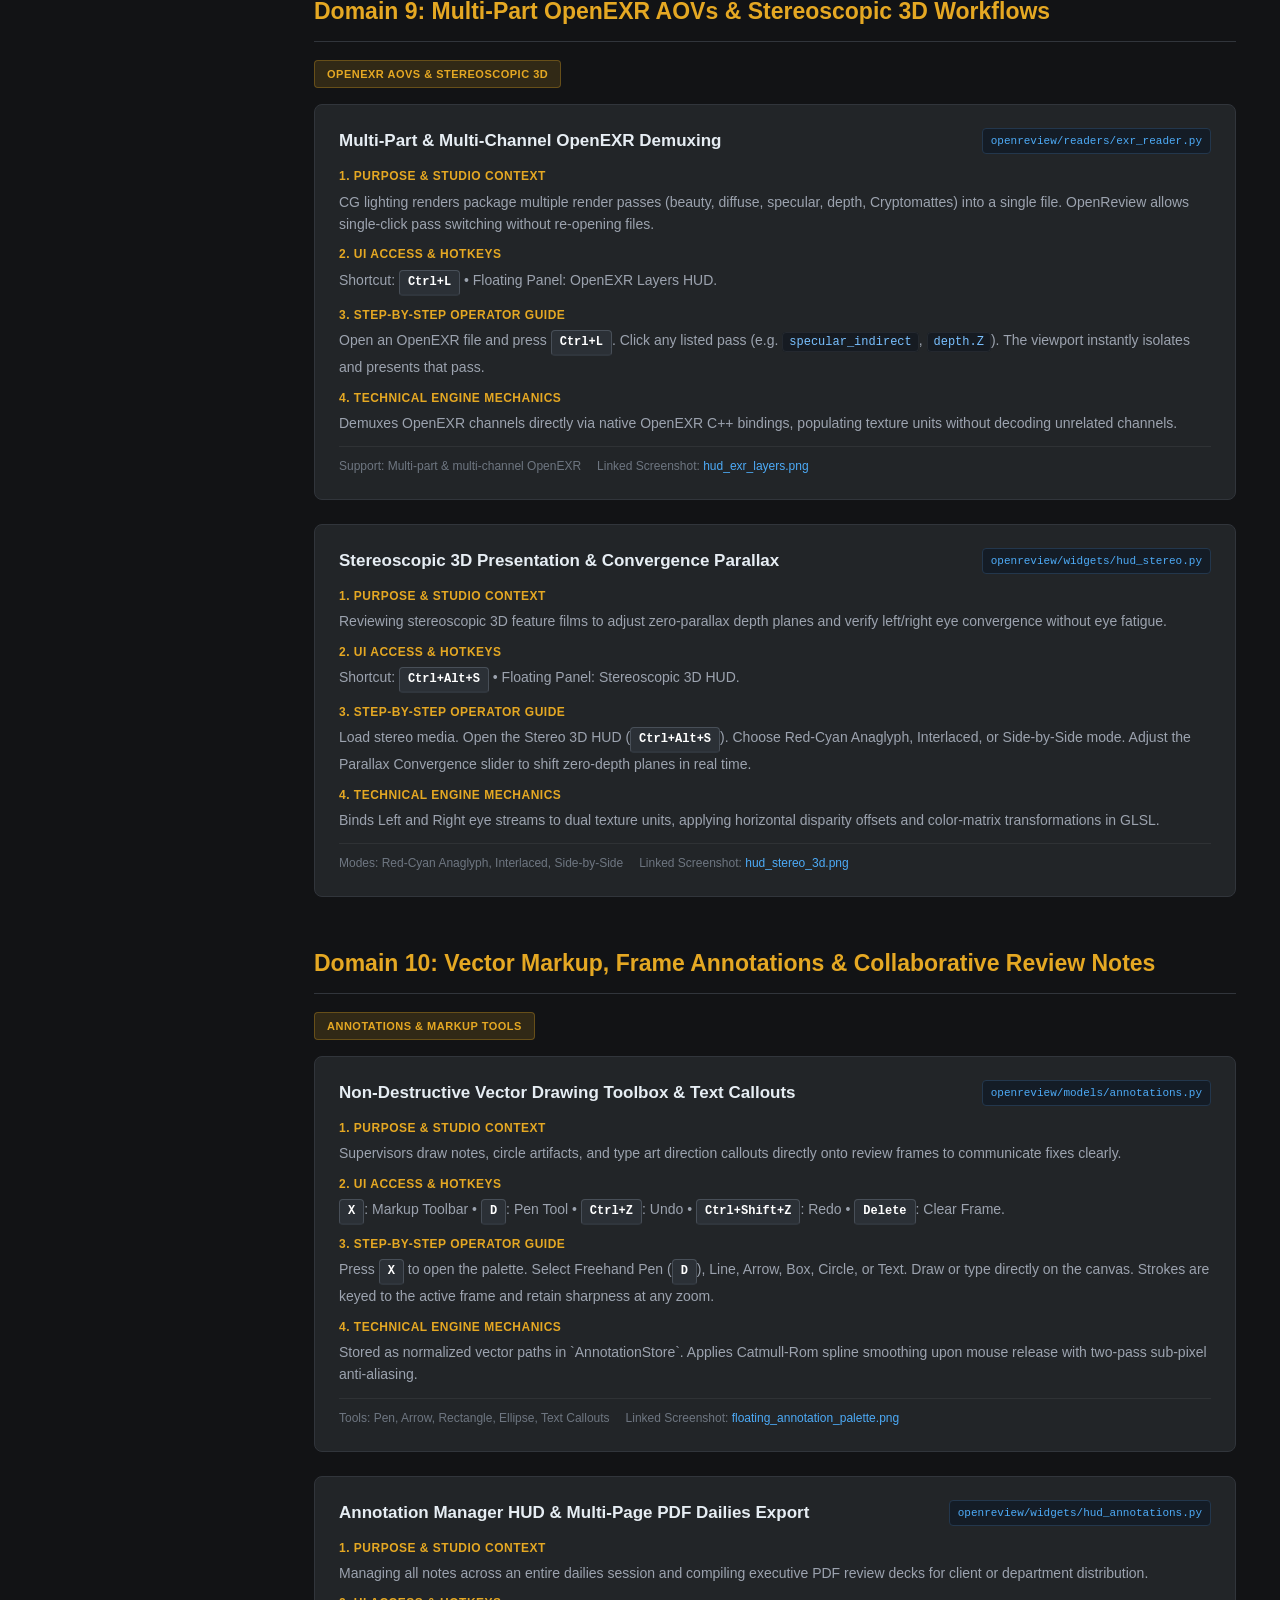
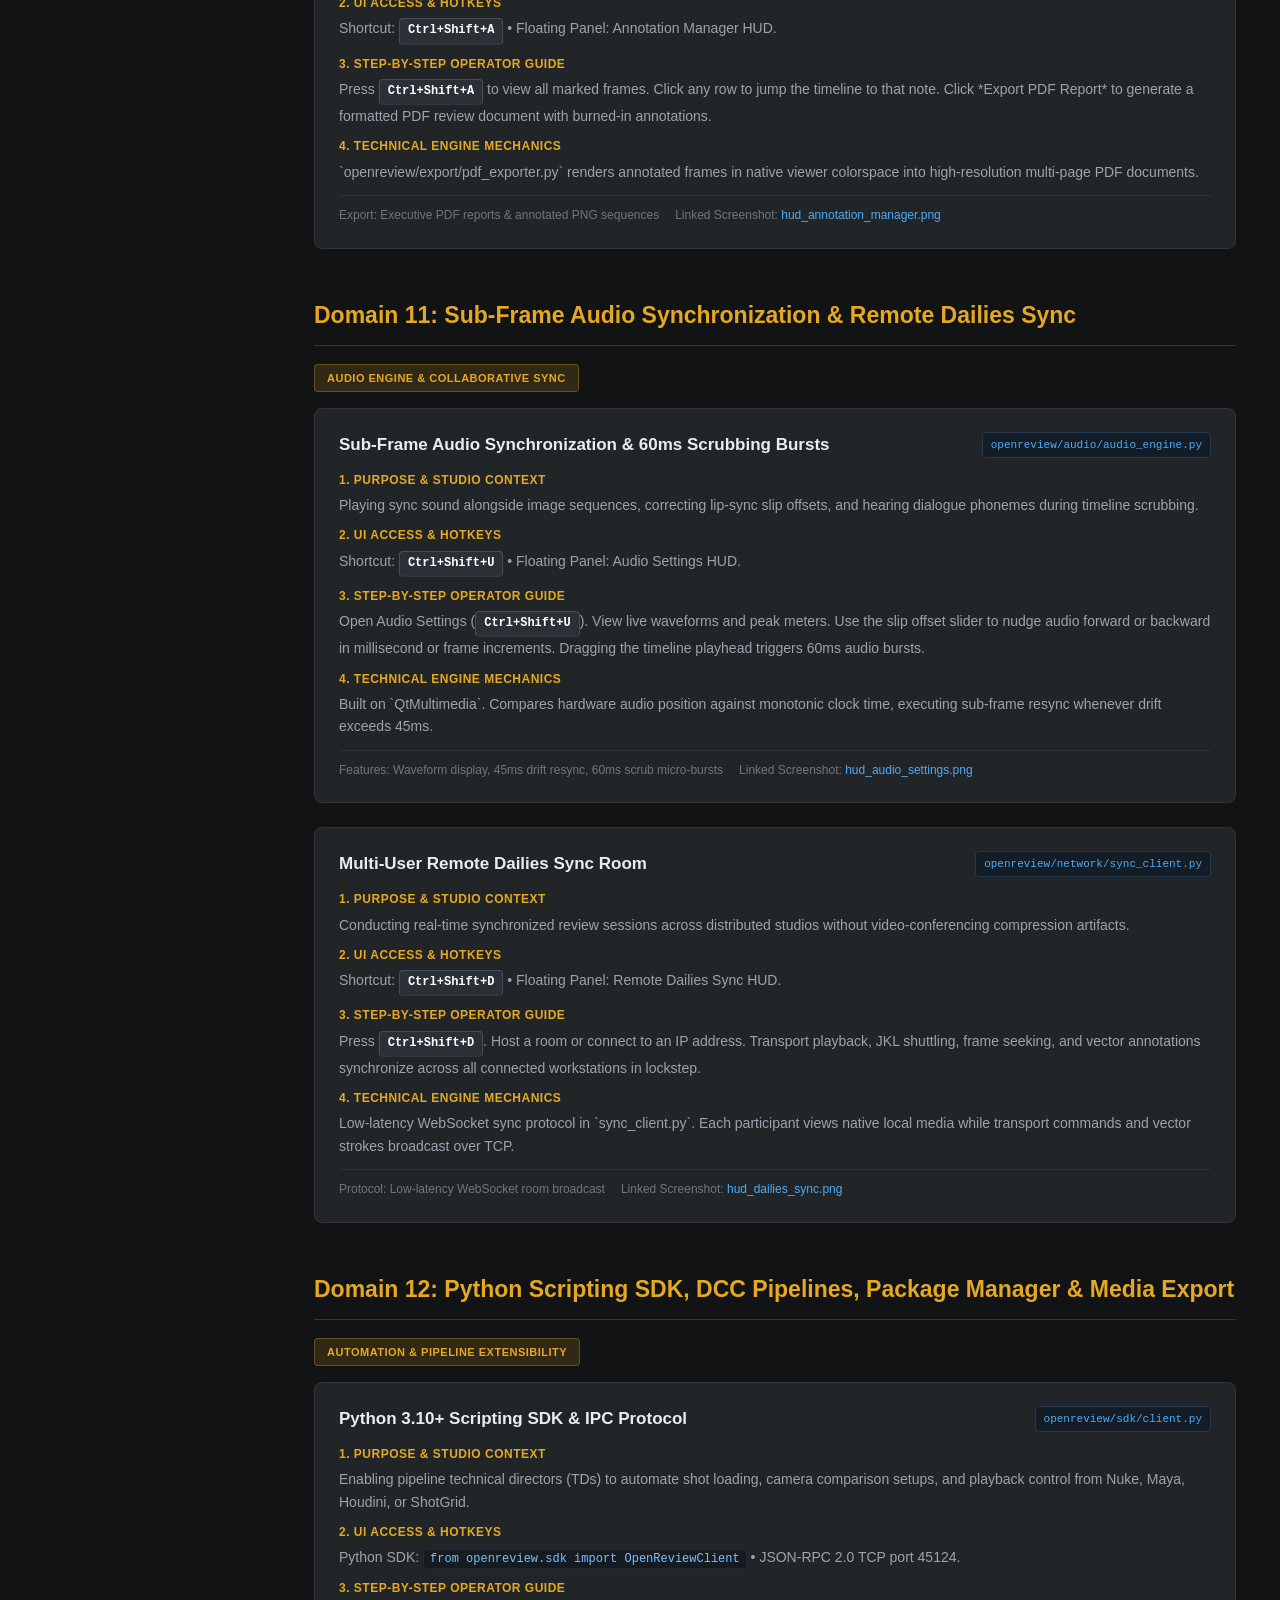
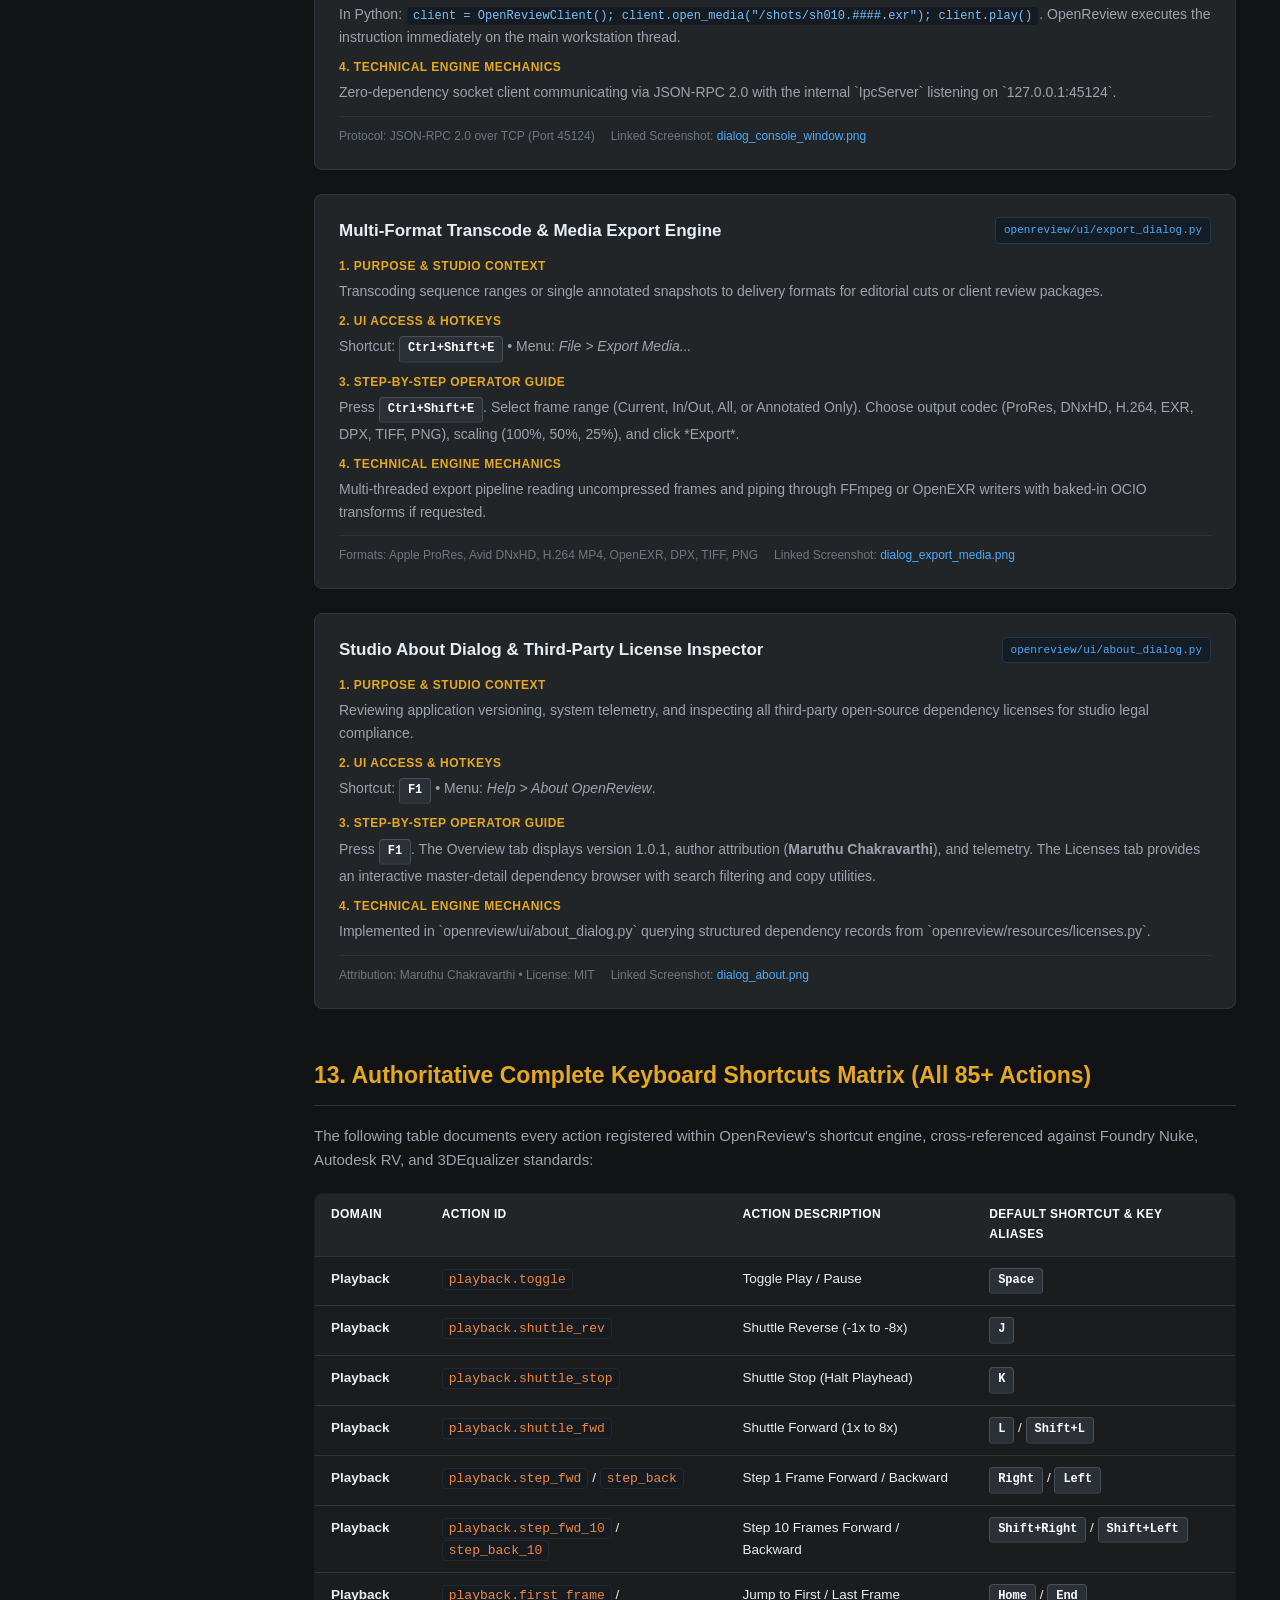
==== commit 189c0cb6: "feat: release OpenReview v1.1.0 with Comp QC package, About & License dialog, and dock title bar sty" ====
--- a/docs/html/features.html
+++ b/docs/html/features.html
@@ -3,19 +3,139 @@
 <head>
   <meta charset="UTF-8">
   <meta name="viewport" content="width=device-width, initial-scale=1.0">
-  <title>OpenReview - Exhaustive Features &amp; Keyboard Shortcuts Reference</title>
+  <title>OpenReview - Comprehensive Studio Feature Manual &amp; One-on-One Guide</title>
   <link rel="stylesheet" href="docs.css">
+  <style>
+    .feat-card {
+      background: var(--bg-surface);
+      border: 1px solid var(--border-color);
+      border-radius: 8px;
+      padding: 22px 24px;
+      margin-bottom: 24px;
+      transition: border-color 0.2s ease, transform 0.2s ease;
+    }
+    .feat-card:hover {
+      border-color: var(--accent-gold);
+      transform: translateY(-2px);
+    }
+    .feat-header {
+      display: flex;
+      align-items: center;
+      justify-content: space-between;
+      margin-bottom: 12px;
+      flex-wrap: wrap;
+      gap: 10px;
+    }
+    .feat-title {
+      font-size: 17px;
+      font-weight: 700;
+      color: var(--text-primary);
+      display: flex;
+      align-items: center;
+      gap: 8px;
+    }
+    .feat-module {
+      font-size: 11px;
+      font-family: monospace;
+      color: var(--accent-blue);
+      background: #141c26;
+      border: 1px solid #23374d;
+      padding: 3px 8px;
+      border-radius: 4px;
+    }
+    .spec-block {
+      margin-top: 10px;
+      margin-bottom: 10px;
+      line-height: 1.6;
+    }
+    .spec-title {
+      font-size: 12px;
+      font-weight: 700;
+      text-transform: uppercase;
+      letter-spacing: 0.5px;
+      color: var(--accent-gold);
+      margin-bottom: 4px;
+    }
+    .spec-content {
+      color: var(--text-secondary);
+      font-size: 14px;
+    }
+    .spec-content code {
+      background: var(--code-bg);
+      padding: 2px 6px;
+      border-radius: 4px;
+      color: #79c0ff;
+      font-family: monospace;
+      font-size: 12px;
+    }
+    .feat-meta-row {
+      display: flex;
+      gap: 16px;
+      flex-wrap: wrap;
+      margin-top: 12px;
+      padding-top: 10px;
+      border-top: 1px solid rgba(255, 255, 255, 0.06);
+      font-size: 12px;
+      color: var(--text-muted);
+    }
+    .domain-tag {
+      display: inline-block;
+      padding: 4px 12px;
+      border-radius: 4px;
+      font-size: 11px;
+      font-weight: 700;
+      text-transform: uppercase;
+      letter-spacing: 0.5px;
+      background: rgba(229, 168, 35, 0.15);
+      color: var(--accent-gold);
+      border: 1px solid rgba(229, 168, 35, 0.3);
+      margin-bottom: 16px;
+    }
+    .filter-bar {
+      display: flex;
+      gap: 8px;
+      flex-wrap: wrap;
+      margin-bottom: 28px;
+      padding: 12px;
+      background: var(--bg-secondary);
+      border: 1px solid var(--border-color);
+      border-radius: 8px;
+    }
+    .filter-btn {
+      background: var(--bg-surface);
+      border: 1px solid var(--border-color);
+      color: var(--text-secondary);
+      padding: 6px 12px;
+      border-radius: 4px;
+      font-size: 12px;
+      cursor: pointer;
+      text-decoration: none;
+      transition: all 0.2s ease;
+    }
+    .filter-btn:hover, .filter-btn.active {
+      color: #121315;
+      background: var(--accent-gold);
+      border-color: var(--accent-gold);
+      font-weight: 600;
+    }
+    .feat-thumb {
+      max-width: 100%;
+      border-radius: 4px;
+      margin-top: 10px;
+      border: 1px solid var(--border-color);
+    }
+  </style>
 </head>
 <body>
 
   <header class="docs-header">
     <a href="index.html" class="brand">
       <span>Open<span class="accent">Review</span></span>
-      <span class="brand-meta">v1.0.0 • By Maruthu Chakravarthi</span>
+      <span class="brand-meta">v1.0.1 • By Maruthu Chakravarthi</span>
     </a>
     <ul class="nav-links">
       <li><a href="index.html">Application &amp; Architecture</a></li>
-      <li><a href="features.html" class="active">Features &amp; Shortcuts</a></li>
+      <li><a href="features.html" class="active">Features &amp; One-on-One Guide</a></li>
       <li><a href="use_cases.html">Use Cases &amp; Workflows</a></li>
       <li><a href="sdk.html">Python SDK, DCC &amp; Plugins</a></li>
     </ul>
@@ -24,1043 +144,1284 @@
   <div class="page-wrapper">
     <!-- Sticky Sidebar TOC -->
     <aside class="docs-sidebar">
-      <div class="sidebar-title">Features &amp; Shortcuts</div>
+      <div class="sidebar-title">One-on-One Feature Guide</div>
       <ul class="toc-list">
-        <li><a href="#feat-playback">1. Playback, JKL Shuttle &amp; Timecode</a></li>
-        <li><a href="#feat-caching">2. RAM Caching &amp; GPU Acceleration</a></li>
-        <li><a href="#feat-color">3. Color Science, LUT/CDL &amp; OCIO v2</a></li>
-        <li><a href="#feat-comparison">4. A/B Wipes, Diffs, Stacks &amp; Layouts</a></li>
-        <li><a href="#feat-viewport">5. Viewport Geometry, Mattes &amp; Guides</a></li>
-        <li><a href="#feat-inspector">6. 32-Bit Pixel Probe &amp; Histogram</a></li>
-        <li><a href="#feat-annotations">7. Vector Annotations &amp; Review Notes</a></li>
-        <li><a href="#feat-versioning">8. Pipeline Versioning &amp; Sessions</a></li>
-        <li><a href="#feat-exr-stereo">9. Multi-Pass EXR &amp; Stereo 3D</a></li>
-        <li><a href="#feat-audio-sync">10. Audio Sync &amp; Remote Dailies</a></li>
-        <li><a href="#feat-export-ext">11. Export, SDK &amp; Plugin System</a></li>
-        <li><a href="#shortcuts-registry">12. Complete Keyboard Shortcuts (All 78+)</a></li>
-        <li><a href="#sc-playback" class="sub-link">12.1 Playback &amp; Transport</a></li>
-        <li><a href="#sc-channels" class="sub-link">12.2 Channel Isolation</a></li>
-        <li><a href="#sc-view" class="sub-link">12.3 View, Zoom &amp; Mattes</a></li>
-        <li><a href="#sc-color" class="sub-link">12.4 Color, Exposure &amp; Invert</a></li>
-        <li><a href="#sc-timeline" class="sub-link">12.5 Timeline &amp; Timecode</a></li>
-        <li><a href="#sc-marking" class="sub-link">12.6 Marking &amp; Bookmarks</a></li>
-        <li><a href="#sc-stack" class="sub-link">12.7 Stacking &amp; Versioning</a></li>
-        <li><a href="#sc-huds" class="sub-link">12.8 HUDs &amp; Floating Panels</a></li>
-        <li><a href="#sc-annot" class="sub-link">12.9 Vector Annotations</a></li>
-        <li><a href="#sc-sessions" class="sub-link">12.10 Sessions, Cache &amp; App</a></li>
-        <li><a href="#sc-mouse" class="sub-link">12.11 Mouse &amp; Modifier Bindings</a></li>
+        <li><a href="#domain-playback">1. Sequence &amp; Video Playback</a></li>
+        <li><a href="#domain-timeline">2. Timeline, JKL &amp; Timecode</a></li>
+        <li><a href="#domain-caching">3. Two-Tier RAM &amp; Disk Cache</a></li>
+        <li><a href="#domain-viewport">4. OpenGL Viewport &amp; Display</a></li>
+        <li><a href="#domain-color">5. GLSL Color Science &amp; OCIO v2</a></li>
+        <li><a href="#domain-qc">6. Tech QC &amp; xtra-QC Suite</a></li>
+        <li><a href="#domain-wipes">7. A/B Wipes &amp; Difference QC</a></li>
+        <li><a href="#domain-stacks">8. Multi-Layer Stacks &amp; Layouts</a></li>
+        <li><a href="#domain-exr">9. Multi-Part EXR &amp; Stereo 3D</a></li>
+        <li><a href="#domain-annot">10. Vector Markup &amp; Notes</a></li>
+        <li><a href="#domain-audio">11. Audio Engine &amp; Dailies Sync</a></li>
+        <li><a href="#domain-sdk">12. Python SDK, DCC &amp; Export</a></li>
+        <li><a href="#shortcuts-registry">13. Complete Shortcuts Matrix (All 85+)</a></li>
+        <li><a href="#screenshot-gallery">14. Visual Screenshot Showcase (All 36)</a></li>
       </ul>
     </aside>
 
     <main class="docs-container">
       <div class="hero-header-row">
-        <span class="hero-badge">Exhaustive Feature &amp; Hotkey Encyclopedia</span>
+        <span class="hero-badge">Comprehensive Studio Feature Manual</span>
         <span class="author-badge">Author: Maruthu Chakravarthi</span>
       </div>
-      <h1>Complete Features &amp; Keyboard Shortcuts Guide</h1>
+      <h1>OpenReview One-on-One Feature Guide &amp; Technical Manual</h1>
       <p>
-        This manual documents every single capability in <strong>OpenReview</strong>—both foundational studio features and newly introduced enhancements—followed by the complete, searchable <strong>78+ action RV / Nuke / 3DEqualizer hybrid keyboard shortcut registry</strong>.
+        Welcome to the in-depth, one-on-one studio feature reference for <strong>OpenReview</strong>. Every capability across playback, caching, color science, technical compositing QC, and pipeline extensibility is detailed below following a rigorous <strong>5-part specification</strong>: Studio Purpose, UI Access &amp; Hotkeys, Step-by-Step Operator Guide, Technical Engine Mechanics, and Linked Visual Screenshot.
       </p>
 
-      <!-- ================================================================== -->
-      <!-- 1. PLAYBACK, JKL SHUTTLE & TIMECODE -->
-      <!-- ================================================================== -->
-      <h2 id="feat-playback">1. Playback Engine, JKL Shuttling &amp; Timecode</h2>
-      <div class="card-grid">
-        <div class="card">
-          <h4>🎬 Real-Time vs. Play All Frames</h4>
-          <p>Switch seamlessly between <strong>Wall-Clock Real-Time Sync</strong> (drops frames if disk I/O lags to maintain exact audio/timecode duration) and <strong>Play Every Frame</strong> (guarantees every single frame is displayed sequentially for VFX simulation QC).</p>
-        </div>
-        <div class="card">
-          <h4>⏩ JKL Multi-Speed Shuttling</h4>
-          <p>Tap <span class="key-badge">L</span> repeatedly to accelerate forward playback through <code>1x</code>, <code>2x</code>, <code>4x</code>, and <code>8x</code>. Tap <span class="key-badge">K</span> to halt immediately. Tap <span class="key-badge">J</span> repeatedly to shuttle in reverse at <code>-1x</code>, <code>-2x</code>, <code>-4x</code>, and <code>-8x</code>.</p>
-        </div>
-        <div class="card">
-          <h4>🔁 Three Loop Modes</h4>
-          <p>Cycle playback boundary behavior on the timeline: <strong>Loop</strong> (wrap around continuously), <strong>Ping-Pong</strong> (bounce forward and backward seamlessly across the In/Out range), and <strong>Play Once</strong> (halt automatically on the last frame).</p>
-        </div>
-        <div class="card">
-          <h4>⏱️ SMPTE Timecode &amp; Go-To Frame</h4>
-          <p>Toggle timeline readouts between integer Frame Numbers (e.g. <code>1024</code>) and SMPTE Timecode (<code>01:00:00:23</code>) with <span class="key-badge">Ctrl+T</span>. Press <span class="key-badge">Ctrl+G</span> to open the frameless Go-To Frame HUD with auto-range clamping.</p>
-        </div>
-      </div>
-
-      <ul>
-        <li><strong>Interactive Canvas Scrubbing:</strong> When the <em>Canvas Scrub</em> mode icon is active in the Top Control Bar, dragging horizontally with the Left Mouse Button anywhere on the viewport scrubs smoothly across frames—ideal for rapid back-and-forth edge inspection.</li>
-        <li><strong>Timeline Magnifier Mini-Ruler (<span class="key-badge">Shift+T</span>):</strong> Toggles a high-precision zoomed scrub strip above the main timeline so you can step frame-by-frame even inside 10,000-frame master reels.</li>
-        <li><strong>In/Out Range Clamping &amp; Bookmark Segments:</strong> Set custom playback brackets with <span class="key-badge">[</span> (Mark In) and <span class="key-badge">]</span> (Mark Out), clear individually with <span class="key-badge">Alt+I</span> / <span class="key-badge">Alt+O</span>, or clear both with <span class="key-badge">\</span>. Press <span class="key-badge">PageDown</span> / <span class="key-badge">PageUp</span> to step the active In/Out loop bracket across consecutive bookmarked segments or sequence clips.</li>
-      </ul>
-
-      <!-- ================================================================== -->
-      <!-- 2. RAM CACHING & GPU ACCELERATION -->
-      <!-- ================================================================== -->
-      <h2 id="feat-caching">2. Asynchronous RAM Caching &amp; Hardware GPU Acceleration</h2>
-      <ul>
-        <li><strong>Four RAM Cache Modes:</strong>
-          <ol>
-            <li><strong>Cache Off:</strong> Direct on-demand disk streaming without background prefetching.</li>
-            <li><strong>Play-Ahead Cache:</strong> Dynamically caches a moving window around the playhead (80% ahead in the current playback direction, 20% behind).</li>
-            <li><strong>In/Out Region Cache (<span class="key-badge">Shift+C</span>):</strong> Dedicates the worker thread pool to caching every frame inside the marked <code>[In .. Out]</code> range.</li>
-            <li><strong>Cache All:</strong> Prefetches the entire clip or multi-clip sequence up to the configured RAM ceiling (1 GB – 64 GB).</li>
-          </ol>
-        </li>
-        <li><strong>Granular Cache Flushing &amp; Disk Reloading:</strong>
-          <ul>
-            <li><strong>Reload Current Frame (<span class="key-badge">Ctrl+R</span>):</strong> Evicts only the current frame from RAM and re-reads it from disk (ideal when re-rendering a single bad frame in Nuke).</li>
-            <li><strong>Reload Active Sequence (<span class="key-badge">Ctrl+Shift+R</span>):</strong> Flushes cached frames for the active source and re-scans the directory for newly rendered frames.</li>
-            <li><strong>Clear RAM Cache (<span class="key-badge">Ctrl+Shift+C</span>) &amp; Clear All Sources Cache (<span class="key-badge">Ctrl+Delete</span>):</strong> Instantly frees memory across active or all loaded bins.</li>
-          </ul>
-        </li>
-        <li><strong>Three GPU Playback Engines:</strong> Switch dynamically in <em>Preferences &rarr; GPU Acceleration</em> (or by clicking the GPU badge in the bottom status bar) between <strong>OpenGL 3.3 Core</strong>, <strong>Async PBO DMA Streaming</strong> (double-buffered zero-stall GPU transfers), and <strong>Software Safe Mode</strong>.</li>
-      </ul>
-
-      <!-- ================================================================== -->
-      <!-- 3. COLOR SCIENCE, LUT/CDL & OCIO v2 -->
-      <!-- ================================================================== -->
-      <h2 id="feat-color">3. Color Science, Dynamic GLSL Grading, LUT/CDL &amp; OCIO v2</h2>
-      <ul>
-        <li><strong>Scene-Linear Exposure (EV) &amp; Gain:</strong> Adjust linear gain (<span class="key-badge">+</span> / <span class="key-badge">-</span> in ±0.10 steps) or photographic F-stop Exposure (<span class="key-badge">Alt++</span> / <span class="key-badge">Alt+-</span> in ±0.25 EV steps). Reset instantly with <span class="key-badge">Ctrl+Alt+E</span> or <span class="key-badge">E</span>.</li>
-        <li><strong>Display Gamma &amp; Luma-Preserving Saturation:</strong> Step Gamma by ±0.05 with <span class="key-badge">Shift++</span> / <span class="key-badge">Shift+-</span> (reset with <span class="key-badge">Ctrl+Alt+G</span>) and Saturation by ±0.05 with <span class="key-badge">Ctrl+Shift++</span> / <span class="key-badge">Ctrl+Shift+-</span>.</li>
-        <li><strong>Invert Colors (<span class="key-badge">Shift+I</span>):</strong> Instantly inverts display-space RGB channels (<code>1.0 - RGB</code>) in the GLSL fragment shader—essential for judging subtle black-level grain, Flare/Matte holes, and high-contrast rotoscoping edges.</li>
-        <li><strong>Interactive Color Adjustments Panel (<span class="key-badge">/</span>):</strong> Provides master and per-channel (Red, Green, Blue) sliders for Exposure, Gain, Offset, Gamma, Contrast (around 18% grey pivot), Saturation, Hue rotation (<code>-180°</code> to <code>+180°</code>), and Display Brightness. Reset all color adjustments with <span class="key-badge">Ctrl+Alt+R</span> or <span class="key-badge">Shift+Home</span>.</li>
-        <li><strong>3D / 1D LUT &amp; ASC CDL Pipeline:</strong> Load industry-standard <code>.cube</code> and <code>.3dl</code> LUTs into hardware 3D texture memory, and load <code>.cdl</code>, <code>.cc</code>, or <code>.ccc</code> ASC CDL grades. Toggle LUT and CDL bypass independently from the <em>Color &rarr; LUT / CDL</em> menu.</li>
-        <li><strong>Out-of-Range (OOR) Zebra Clipping Overlay:</strong> Highlights super-white values (<code>&gt; 1.0</code>) in Magenta and negative values (<code>&lt; 0.0</code>) in Cyan.</li>
-        <li><strong>Single-Key Channel Isolation:</strong> Isolate <code>Full RGB</code> (<span class="key-badge">C</span>), <code>Red</code> (<span class="key-badge">R</span>), <code>Green</code> (<span class="key-badge">G</span>), <code>Blue</code> (<span class="key-badge">B</span>), <code>Alpha</code> (<span class="key-badge">A</span>), or Rec.709 <code>Luminance</code> (<span class="key-badge">Y</span>).</li>
-      </ul>
-
-      <!-- ================================================================== -->
-      <!-- 4. A/B WIPES, DIFFS, STACKS & LAYOUTS -->
-      <!-- ================================================================== -->
-      <h2 id="feat-comparison">4. A/B Split Wipes, Difference Modes, Multi-Layer Stacks &amp; Tiled Layouts</h2>
-      <figure class="doc-figure">
-        <img src="assets/screenshots/viewport_ab_wipe_mode.png" alt="Interactive A/B Split Wipe Comparison in Viewport">
-        <figcaption><strong>Figure 4.1:</strong> Interactive Angled A/B Split Wipe (<span class="key-badge">W</span>) comparing Primary Slot A (graded final comp) against Reference Slot B (ungraded plate) with the floating A/B Wipe Controller HUD.</figcaption>
-      </figure>
-      <ul>
-        <li><strong>Interactive Split Wipe (<span class="key-badge">W</span>):</strong> Drag the wipe line directly in the viewport to translate split position or drag near the handle to rotate the split angle through 360°. Press <span class="key-badge">Shift+W</span> to flip orientation between vertical and horizontal, or <span class="key-badge">Alt+W</span> to reset position to 50% and angle to 0°.</li>
-        <li><strong>Six Composite View Types:</strong> Available under <em>Review &rarr; View Type</em> and in the Stack HUD:
-          <ul>
-            <li><strong>Replace (Single):</strong> Standard single-source view.</li>
-            <li><strong>Sequence:</strong> Back-to-back editorial cut playback.</li>
-            <li><strong>Over (Alpha Composite):</strong> Premultiplied foreground Slot A over background Slot B (<code>A + B * (1 - alpha_A)</code>).</li>
-            <li><strong>Add:</strong> Additive blending (<code>A + B</code>) for light-pass reconstruction.</li>
-            <li><strong>Difference:</strong> Absolute pixel difference <code>|A - B| * DiffBoost</code> (matching pixels appear pure black).</li>
-            <li><strong>Difference (Inverted):</strong> Solarized white-background difference <code>1.0 - |A - B| * DiffBoost</code> so 1-pixel dust busts or grain changes pop clearly against white.</li>
-          </ul>
-        </li>
-        <li><strong>Stack Layer Cycling (<span class="key-badge">Z</span> / <span class="key-badge">Shift+Z</span>):</strong> Step forward and backward through stacked render layers or shot takes while locked on the exact same frame and zoom coordinates.</li>
-        <li><strong>Multi-Tile Contact Sheet Layouts:</strong> View 2 to 16+ sources simultaneously in <em>Auto Grid</em>, <em>Side-by-Side</em>, <em>Over/Under</em>, <em>2x2</em>, or <em>3x3</em> layouts with real-time synchronized playback and interactive tile reordering.</li>
-      </ul>
-
-      <!-- ================================================================== -->
-      <!-- 5. VIEWPORT GEOMETRY, MATTES & GUIDES -->
-      <!-- ================================================================== -->
-      <h2 id="feat-viewport">5. Viewport Geometry, Theatrical Mattes, Safe Guides &amp; Presentation Mode</h2>
-      <ul>
-        <li><strong>Flop, Flip, Rotation &amp; Pixel Aspect Ratio (PAR):</strong> Mirror horizontally (<span class="key-badge">Shift+X</span>) to check composition balance with fresh eyes, flip vertically (<span class="key-badge">Shift+Y</span>), rotate in 90° increments, and preview anamorphic squeeze factors (<code>2:1 Anamorphic</code>, <code>NTSC</code>, <code>PAL</code>, <code>Square 1.0</code>).</li>
-        <li><strong>Bilinear vs. Nearest-Neighbor Filtering (<span class="key-badge">N</span>):</strong> Switch between smooth bilinear interpolation and sharp nearest-neighbor pixel blocks when zoomed in to 400%/800% for sub-pixel edge and grain analysis.</li>
-        <li><strong>Theatrical Aspect Ratio Mattes (<span class="key-badge">Ctrl+M</span> / <span class="key-badge">Shift+M</span>):</strong> Cycle through <code>1.33:1</code>, <code>1.66:1</code>, <code>1.77:1</code>, <code>1.85:1</code>, <code>2.35:1</code>, and <code>2.40:1</code> crop overlays and cycle mask opacity (25%, 35%, 50%, 100%).</li>
-        <li><strong>Broadcast Safe Guides (<span class="key-badge">Shift+G</span>):</strong> Toggle 90% Action Safe, 80% Title Safe, Center Crosshair, and Rule of Thirds 3x3 Grid with optional constraint to the active theatrical matte.</li>
-        <li><strong>Borderless Fullscreen (<span class="key-badge">F12</span>) &amp; Presentation Mode (<span class="key-badge">Ctrl+P</span>):</strong> Fullscreen preserves Windows DWM popup compositing so floating HUDs and context menus never flicker over OpenGL. Presentation Mode hides all menus, toolbars, timelines, and docks for distraction-free director/client screening.</li>
-      </ul>
-
-      <!-- ================================================================== -->
-      <!-- 6. 32-BIT PIXEL PROBE & HISTOGRAM -->
-      <!-- ================================================================== -->
-      <h2 id="feat-inspector">6. 32-Bit Floating-Point Pixel Probe, Area Samplers &amp; Live Histogram</h2>
-      <ul>
-        <li><strong>Real-Time Cursor Readout:</strong> Bottom status bar and Color Inspector HUD (<span class="key-badge">F5</span>) report scene-linear 32-bit float RGBA, 8-bit integer RGB, HSV, Hex, and Rec.709 Luminance (Y) under the cursor.</li>
-        <li><strong>Pinned Point &amp; Area Box Samplers:</strong> Click in Eyedropper mode to pin persistent crosshairs or drag rectangular sample regions on the canvas. Computes live <strong>Minimum, Maximum, and Average (Mean)</strong> RGBA across the sampled region.</li>
-        <li><strong>Corrupted Pixel Alerts (NaN / Inf / Neg):</strong> Automatically counts and flags <code>NaN</code>, <code>Infinity</code>, and negative pixel values inside the active frame or sampled box.</li>
-      </ul>
-
-      <!-- ================================================================== -->
-      <!-- 7. VECTOR ANNOTATIONS & REVIEW NOTES -->
-      <!-- ================================================================== -->
-      <h2 id="feat-annotations">7. Resolution-Independent Vector Annotations &amp; Review Notes</h2>
-      <ul>
-        <li><strong>Six Vector Drawing Tools:</strong> Freehand Pen (<span class="key-badge">D</span>), Straight Line, Directional Arrow, Rectangle Box, Circle/Ellipse, and Direct In-Canvas Text Editor.</li>
-        <li><strong>Normalized Coordinate Storage:</strong> Strokes are stored in normalized <code>[0.0 .. 1.0]</code> image space so drawings remain locked to exact image features regardless of window resizing, zoom, pan, or proxy resolution changes.</li>
-        <li><strong>Per-Frame Undo/Redo &amp; Keyframe Stepping:</strong> Independent Undo (<span class="key-badge">Ctrl+Z</span>) and Redo (<span class="key-badge">Ctrl+Shift+Z</span> / <span class="key-badge">Ctrl+Y</span>) stacks per frame. Jump between annotated keyframes using <span class="key-badge">.</span> (Next) and <span class="key-badge">,</span> (Previous).</li>
-        <li><strong>Annotation Manager (<span class="key-badge">Ctrl+Shift+A</span>):</strong> Inspect all annotated frames, attach multi-line text notes per frame, and export/import review packages in <code>JSON</code>, <code>CSV</code>, or <code>Markdown</code>.</li>
-      </ul>
-
-      <!-- ================================================================== -->
-      <!-- 8–11. ADDITIONAL STUDIO CAPABILITIES -->
-      <!-- ================================================================== -->
-      <h2 id="feat-versioning">8. Pipeline Version Stepping &amp; Session Management</h2>
-      <ul>
-        <li><strong>Automatic Version Detection (<span class="key-badge">Alt+Up</span> / <span class="key-badge">Alt+Down</span>):</strong> Parses version tokens (<code>v001</code>, <code>v002</code>, <code>_v03</code>) in file and folder paths, scanning disk to step up or down to the next available render iteration while preserving playhead frame, zoom/pan, and In/Out marks.</li>
-        <li><strong>Complete Session Persistence (<code>.ovr</code>):</strong> Save (<span class="key-badge">Ctrl+S</span>), Save As (<span class="key-badge">Ctrl+Shift+S</span>), Open (<span class="key-badge">Ctrl+Shift+O</span>), New Session (<span class="key-badge">Ctrl+N</span>), and <strong>Close / Clear Session (<span class="key-badge">Ctrl+Shift+N</span>)</strong>.</li>
-      </ul>
-
-      <h2 id="feat-exr-stereo">9. Multi-Channel EXR AOV Passes &amp; Stereoscopic 3D</h2>
-      <ul>
-        <li><strong>EXR Layer Switcher:</strong> Inspect beauty, diffuse, specular, emission, Z-depth, and cryptomatte passes from multi-part OpenEXR files.</li>
-        <li><strong>Stereo 3D Review:</strong> Left Eye, Right Eye, Anaglyph (Red-Cyan), Side-by-Side Split, and Stereo Difference modes with interactive horizontal pixel convergence offset.</li>
-      </ul>
-
-      <h2 id="feat-audio-sync">10. Sub-Frame Audio Sync &amp; Multi-User Remote Dailies</h2>
-      <ul>
-        <li><strong>Audio Scrubbing &amp; Offset Calibration:</strong> 60ms scrubbing audio bursts on timeline/canvas drag, 45ms drift auto-resync, and independent Seconds + Frames offset controls.</li>
-        <li><strong>Remote Dailies Sync (<span class="key-badge">Ctrl+Shift+D</span>):</strong> Host or join TCP review rooms with Presenter lock, Follow toggle, live stroke/grade broadcasting, and integrated room chat.</li>
-      </ul>
-
-      <h2 id="feat-export-ext">11. Media Export, Python SDK &amp; Plugin Manager</h2>
-      <ul>
-        <li><strong>Burn-In Media Exporter (<span class="key-badge">Ctrl+Shift+E</span>):</strong> Export sequences, In/Out ranges, Bookmarked frames, or Annotated keyframes to <code>.mov</code>, <code>PNG</code> sequence, <code>JPEG</code> sequence, or single PNG with burned-in vector annotations and grading.</li>
-        <li><strong>JSON-RPC 2.0 IPC Server &amp; Plugin Architecture:</strong> Full remote control from Nuke, Maya, and Houdini on port <code>45124</code> and custom Python plugins via <code>PackageManager</code>.</li>
-      </ul>
-
-      <!-- ================================================================== -->
-      <!-- 12. AUTHORITATIVE KEYBOARD SHORTCUTS REGISTRY -->
-      <!-- ================================================================== -->
-      <h2 id="shortcuts-registry">12. Complete Keyboard Shortcuts Registry (All 78+ Actions &amp; Aliases)</h2>
+      <div class="filter-bar">
+        <a href="#domain-playback" class="filter-btn">1. Playback</a>
+        <a href="#domain-timeline" class="filter-btn">2. Timeline &amp; JKL</a>
+        <a href="#domain-caching" class="filter-btn">3. Caching</a>
+        <a href="#domain-viewport" class="filter-btn">4. Viewport</a>
+        <a href="#domain-color" class="filter-btn">5. Color &amp; OCIO</a>
+        <a href="#domain-qc" class="filter-btn">6. Tech QC</a>
+        <a href="#domain-wipes" class="filter-btn">7. Wipes &amp; Diffs</a>
+        <a href="#domain-stacks" class="filter-btn">8. Stacks</a>
+        <a href="#domain-exr" class="filter-btn">9. EXR &amp; Stereo</a>
+        <a href="#domain-annot" class="filter-btn">10. Annotations</a>
+        <a href="#domain-audio" class="filter-btn">11. Audio &amp; Sync</a>
+        <a href="#domain-sdk" class="filter-btn">12. SDK &amp; Plugins</a>
+        <a href="#shortcuts-registry" class="filter-btn active">Shortcuts Matrix</a>
+      </div>
+
+      <!-- ================================================================== -->
+      <!-- DOMAIN 1: PLAYBACK ENGINE -->
+      <!-- ================================================================== -->
+      <h2 id="domain-playback">Domain 1: High-Performance Sequence &amp; Video Playback Engine</h2>
+      <span class="domain-tag">Playback Engine &amp; Media I/O</span>
+
+      <div class="feat-card">
+        <div class="feat-header">
+          <div class="feat-title">Multi-Format Image Sequence Ingestion</div>
+          <span class="feat-module">openreview/readers/</span>
+        </div>
+        <div class="spec-block">
+          <div class="spec-title">1. Purpose &amp; Studio Context</div>
+          <div class="spec-content">High-end visual effects and animation pipelines operate primarily on uncompressed image sequences (OpenEXR, DPX, 16-bit TIFF) rather than compressed video files. OpenReview natively parses, indexes, and streams sequence directories without requiring intermediate transcodes.</div>
+        </div>
+        <div class="spec-block">
+          <div class="spec-title">2. UI Access &amp; Hotkeys</div>
+          <div class="spec-content">Shortcut: <span class="key-badge">Ctrl+O</span> • Menu: <em>File &gt; Open Media...</em> or drag-and-drop any sequence frame onto the viewport canvas or Sources Dock.</div>
+        </div>
+        <div class="spec-block">
+          <div class="spec-title">3. Step-by-Step Operator Guide</div>
+          <div class="spec-content">Press <span class="key-badge">Ctrl+O</span> or drag a frame into the viewport. OpenReview detects the frame padding pattern (e.g. <code>sh010.####.exr</code>), resolves the full continuous frame range (e.g. 1001–1100), mounts the sequence in the Sources Bin, and aligns the timeline transport automatically.</div>
+        </div>
+        <div class="spec-block">
+          <div class="spec-title">4. Technical Engine Mechanics</div>
+          <div class="spec-content">Managed by <code>openreview/core/sequence_parser.py</code> and format-specific readers. Tokenizes shot prefixes, padding widths, and extensions, validating sequence continuity asynchronously without locking the UI.</div>
+        </div>
+        <div class="feat-meta-row">
+          <span>Supported Formats: OpenEXR, Cineon/DPX, 16-bit TIFF, PNG, JPEG</span>
+          <span>Linked Screenshot: <a href="assets/screenshots/sources_session_dock.png" target="_blank">sources_session_dock.png</a></span>
+        </div>
+      </div>
+
+      <div class="feat-card">
+        <div class="feat-header">
+          <div class="feat-title">Containerized Video Playback Engine</div>
+          <span class="feat-module">openreview/readers/video_reader.py</span>
+        </div>
+        <div class="spec-block">
+          <div class="spec-title">1. Purpose &amp; Studio Context</div>
+          <div class="spec-content">Editorial departments and client reviews frequently package daily cuts into Apple ProRes or Avid DNxHD QuickTime files. OpenReview provides hardware-accelerated video decoding alongside raw image sequences.</div>
+        </div>
+        <div class="spec-block">
+          <div class="spec-title">2. UI Access &amp; Hotkeys</div>
+          <div class="spec-content">Shortcut: <span class="key-badge">Ctrl+O</span> • Drag-and-drop <code>.mov</code> or <code>.mp4</code> containers onto the viewport.</div>
+        </div>
+        <div class="spec-block">
+          <div class="spec-title">3. Step-by-Step Operator Guide</div>
+          <div class="spec-content">Open any containerized video. The engine probes container streams, decodes video packets into linear RGB frames, extracts embedded audio, and presents frames smoothly with sub-frame timecode accuracy.</div>
+        </div>
+        <div class="spec-block">
+          <div class="spec-title">4. Technical Engine Mechanics</div>
+          <div class="spec-content">Built on FFmpeg and OpenCV streaming decoders. Frames are converted to RGBA float/uint8 textures and fed into the unified ring buffer cache.</div>
+        </div>
+        <div class="feat-meta-row">
+          <span>Supported Codecs: ProRes (Proxy/422/4444), DNxHD/DNxHR, H.264, H.265</span>
+          <span>Linked Screenshot: <a href="assets/screenshots/timeline_transport_dock.png" target="_blank">timeline_transport_dock.png</a></span>
+        </div>
+      </div>
+
+      <div class="feat-card">
+        <div class="feat-header">
+          <div class="feat-title">Wall-Clock Real-Time Playback vs. Play Every Frame Mode</div>
+          <span class="feat-module">openreview/core/clock.py</span>
+        </div>
+        <div class="spec-block">
+          <div class="spec-title">1. Purpose &amp; Studio Context</div>
+          <div class="spec-content">Checking dialogue lip-sync requires strictly maintaining wall-clock timing (Real-Time), while evaluating physics simulations, dynamic cloth, and FX particles requires viewing every calculated frame without skipping (Play Every Frame).</div>
+        </div>
+        <div class="spec-block">
+          <div class="spec-title">2. UI Access &amp; Hotkeys</div>
+          <div class="spec-content">Toggle button in the Timeline Transport dock • Preferences dialog (<span class="key-badge">Ctrl+,</span>) &gt; Playback.</div>
+        </div>
+        <div class="spec-block">
+          <div class="spec-title">3. Step-by-Step Operator Guide</div>
+          <div class="spec-content">Click the Real-Time toggle on the timeline bar. In Real-Time mode, the clock drops redundant display draws if storage bandwidth lags to maintain exact audio duration. In Play Every Frame mode, every single frame is guaranteed sequential presentation.</div>
+        </div>
+        <div class="spec-block">
+          <div class="spec-title">4. Technical Engine Mechanics</div>
+          <div class="spec-content">Managed in <code>PlaybackClock</code> using Python's high-resolution <code>time.monotonic()</code> timer. Frame presentation timestamps are evaluated on each tick with sub-millisecond precision.</div>
+        </div>
+        <div class="feat-meta-row">
+          <span>Modes: Real-Time Sync (Wall-Clock) / Sequential Play-All-Frames</span>
+          <span>Linked Screenshot: <a href="assets/screenshots/timeline_transport_dock.png" target="_blank">timeline_transport_dock.png</a></span>
+        </div>
+      </div>
+
+      <div class="feat-card">
+        <div class="feat-header">
+          <div class="feat-title">Non-Blocking Asynchronous Source Loading</div>
+          <span class="feat-module">openreview/core/async_source_loader.py</span>
+        </div>
+        <div class="spec-block">
+          <div class="spec-title">1. Purpose &amp; Studio Context</div>
+          <div class="spec-content">When opening multi-gigabyte shot folders over high-latency network shares, the desktop interface must never freeze or become unresponsive.</div>
+        </div>
+        <div class="spec-block">
+          <div class="spec-title">2. UI Access &amp; Hotkeys</div>
+          <div class="spec-content">Automatic background operation with status bar progress telemetry and cancellation support.</div>
+        </div>
+        <div class="spec-block">
+          <div class="spec-title">3. Step-by-Step Operator Guide</div>
+          <div class="spec-content">Drop a large shot directory into OpenReview. Canvas panning, zooming, and menus remain 100% interactive while worker threads validate headers and populate cache buffers in the background.</div>
+        </div>
+        <div class="spec-block">
+          <div class="spec-title">4. Technical Engine Mechanics</div>
+          <div class="spec-content">Thread-pool worker architecture with thread-safe Qt signals and task cancellation tokens in <code>openreview/core/async_source_loader.py</code>.</div>
+        </div>
+        <div class="feat-meta-row">
+          <span>Architecture: Multi-threaded background prefetcher</span>
+          <span>Linked Screenshot: <a href="assets/screenshots/status_bar.png" target="_blank">status_bar.png</a></span>
+        </div>
+      </div>
+
+      <!-- ================================================================== -->
+      <!-- DOMAIN 2: TIMELINE, JKL & TIMECODE -->
+      <!-- ================================================================== -->
+      <h2 id="domain-timeline">Domain 2: Monotonic Timeline Transport, JKL Shuttling &amp; SMPTE Timecode</h2>
+      <span class="domain-tag">Timeline &amp; Editorial Navigation</span>
+
+      <div class="feat-card">
+        <div class="feat-header">
+          <div class="feat-title">Multi-Speed JKL Transport Shuttling</div>
+          <span class="feat-module">openreview/ui/main_window.py</span>
+        </div>
+        <div class="spec-block">
+          <div class="spec-title">1. Purpose &amp; Studio Context</div>
+          <div class="spec-content">Industry-standard three-finger editorial shuttling allowing editors and VFX leads to navigate sequences without reaching for the mouse.</div>
+        </div>
+        <div class="spec-block">
+          <div class="spec-title">2. UI Access &amp; Hotkeys</div>
+          <div class="spec-content"><span class="key-badge">J</span>: Shuttle Reverse (-1x, -2x, -4x, -8x) • <span class="key-badge">K</span>: Stop Playback • <span class="key-badge">L</span>: Shuttle Forward (+1x, +2x, +4x, +8x).</div>
+        </div>
+        <div class="spec-block">
+          <div class="spec-title">3. Step-by-Step Operator Guide</div>
+          <div class="spec-content">Tap <span class="key-badge">L</span> to play forward at 1x; tap again to accelerate to 2x, 4x, and 8x speed. Tap <span class="key-badge">K</span> to instantly halt on a frame. Tap <span class="key-badge">J</span> to shuttle in reverse at matching speed multiples.</div>
+        </div>
+        <div class="spec-block">
+          <div class="spec-title">4. Technical Engine Mechanics</div>
+          <div class="spec-content">Multiplies the clock's base target interval by the active shuttle coefficient and dynamically adjusts <code>QMediaPlayer.setPlaybackRate()</code> to preserve audio pitch/sync.</div>
+        </div>
+        <div class="feat-meta-row">
+          <span>Speeds: -8x to +8x multi-step acceleration</span>
+          <span>Linked Screenshot: <a href="assets/screenshots/timeline_transport_dock.png" target="_blank">timeline_transport_dock.png</a></span>
+        </div>
+      </div>
+
+      <div class="feat-card">
+        <div class="feat-header">
+          <div class="feat-title">SMPTE Timecode (HH:MM:SS:FF) &amp; Frame Number Toggle</div>
+          <span class="feat-module">openreview/widgets/timeline.py</span>
+        </div>
+        <div class="spec-block">
+          <div class="spec-title">1. Purpose &amp; Studio Context</div>
+          <div class="spec-content">Bridges communication between editorial teams working in timecode and VFX compositors working in absolute frame numbers.</div>
+        </div>
+        <div class="spec-block">
+          <div class="spec-title">2. UI Access &amp; Hotkeys</div>
+          <div class="spec-content">Shortcut: <span class="key-badge">Ctrl+T</span> • Click directly on the timeline timecode label.</div>
+        </div>
+        <div class="spec-block">
+          <div class="spec-title">3. Step-by-Step Operator Guide</div>
+          <div class="spec-content">Press <span class="key-badge">Ctrl+T</span> while scrubbing. The readout instantly toggles between absolute integer frame numbers (e.g. <code>1024</code>) and SMPTE broadcast timecode (e.g. <code>01:00:04:23</code>).</div>
+        </div>
+        <div class="spec-block">
+          <div class="spec-title">4. Technical Engine Mechanics</div>
+          <div class="spec-content">Computes drop-frame and non-drop-frame timecode math based on sequence start frame, current frame, and active project FPS.</div>
+        </div>
+        <div class="feat-meta-row">
+          <span>Format: Standard SMPTE 12M broadcast timecode</span>
+          <span>Linked Screenshot: <a href="assets/screenshots/timeline_transport_dock.png" target="_blank">timeline_transport_dock.png</a></span>
+        </div>
+      </div>
+
+      <div class="feat-card">
+        <div class="feat-header">
+          <div class="feat-title">Frameless Go-To Frame Floating Modal</div>
+          <span class="feat-module">openreview/ui/goto_frame_dialog.py</span>
+        </div>
+        <div class="spec-block">
+          <div class="spec-title">1. Purpose &amp; Studio Context</div>
+          <div class="spec-content">Quickly jumping to specific review keyframes or director notes without interrupting keyboard flow.</div>
+        </div>
+        <div class="spec-block">
+          <div class="spec-title">2. UI Access &amp; Hotkeys</div>
+          <div class="spec-content">Shortcut: <span class="key-badge">Ctrl+G</span> • Menu: <em>Playback &gt; Go to Frame...</em></div>
+        </div>
+        <div class="spec-block">
+          <div class="spec-title">3. Step-by-Step Operator Guide</div>
+          <div class="spec-content">Press <span class="key-badge">Ctrl+G</span>. Type the target frame number (e.g. <code>1042</code>) and hit <span class="key-badge">Enter</span>. The playhead jumps instantly and the modal dismisses automatically.</div>
+        </div>
+        <div class="spec-block">
+          <div class="spec-title">4. Technical Engine Mechanics</div>
+          <div class="spec-content">Auto-focused borderless dialog with numeric range clamping derived from the active sequence's valid start and end frame bounds.</div>
+        </div>
+        <div class="feat-meta-row">
+          <span>Feature: Bounded numeric jump modal</span>
+          <span>Linked Screenshot: <a href="assets/screenshots/dialog_goto_frame.png" target="_blank">dialog_goto_frame.png</a></span>
+        </div>
+      </div>
+
+      <!-- ================================================================== -->
+      <!-- DOMAIN 3: TWO-TIER CACHING -->
+      <!-- ================================================================== -->
+      <h2 id="domain-caching">Domain 3: Two-Tier Memory Caching (RAM Ring Buffer &amp; Persistent Disk Cache)</h2>
+      <span class="domain-tag">Memory Management &amp; Storage</span>
+
+      <div class="feat-card">
+        <div class="feat-header">
+          <div class="feat-title">Tier-1 RAM RingBufferCache with 80/20 Prefetching</div>
+          <span class="feat-module">openreview/core/cache.py</span>
+        </div>
+        <div class="spec-block">
+          <div class="spec-title">1. Purpose &amp; Studio Context</div>
+          <div class="spec-content">Delivering smooth, stutter-free 60 FPS playback on uncompressed 4K float EXRs by keeping uncompressed frames cached in high-speed system RAM.</div>
+        </div>
+        <div class="spec-block">
+          <div class="spec-title">2. UI Access &amp; Hotkeys</div>
+          <div class="spec-content">Configurable in *Preferences &gt; Caching* (<span class="key-badge">Ctrl+,</span>) • Monitored via the green cached-frame indicator on the timeline.</div>
+        </div>
+        <div class="spec-block">
+          <div class="spec-title">3. Step-by-Step Operator Guide</div>
+          <div class="spec-content">Allocate a RAM cache budget (from 1.0 GB up to 64.0 GB). As you scrub or play, prefetch threads load 80% of budget ahead in playback direction and 20% behind the playhead for instant reverse shuttling.</div>
+        </div>
+        <div class="spec-block">
+          <div class="spec-title">4. Technical Engine Mechanics</div>
+          <div class="spec-content">Circular ring buffer tracking exact byte consumption, evicting the oldest unreferenced frames via LRU when the RAM limit is reached.</div>
+        </div>
+        <div class="feat-meta-row">
+          <span>Capacity: Scalable 1.0 GB – 64.0 GB RAM</span>
+          <span>Linked Screenshot: <a href="assets/screenshots/dialog_preferences_caching.png" target="_blank">dialog_preferences_caching.png</a></span>
+        </div>
+      </div>
+
+      <div class="feat-card">
+        <div class="feat-header">
+          <div class="feat-title">Dedicated In/Out Region RAM Caching</div>
+          <span class="feat-module">openreview/ui/main_window.py</span>
+        </div>
+        <div class="spec-block">
+          <div class="spec-title">1. Purpose &amp; Studio Context</div>
+          <div class="spec-content">Locking a specific 40-frame sequence segment into RAM so that a complex shot transition loops smoothly without disk access.</div>
+        </div>
+        <div class="spec-block">
+          <div class="spec-title">2. UI Access &amp; Hotkeys</div>
+          <div class="spec-content">Shortcut: <span class="key-badge">Shift+C</span> • Menu: <em>Playback &gt; Cache In/Out Region</em>.</div>
+        </div>
+        <div class="spec-block">
+          <div class="spec-title">3. Step-by-Step Operator Guide</div>
+          <div class="spec-content">Mark In (<span class="key-badge">[</span>) and Out (<span class="key-badge">]</span>) points around the review segment. Press <span class="key-badge">Shift+C</span>. The cache engine immediately loads that frame bracket into RAM, confirmed by a solid green timeline fill.</div>
+        </div>
+        <div class="spec-block">
+          <div class="spec-title">4. Technical Engine Mechanics</div>
+          <div class="spec-content">Pins the designated frame subset $[In, Out]$ with high priority, exempting those frames from normal LRU eviction while the region lock is active.</div>
+        </div>
+        <div class="feat-meta-row">
+          <span>Feature: High-priority memory pinning</span>
+          <span>Linked Screenshot: <a href="assets/screenshots/timeline_transport_dock.png" target="_blank">timeline_transport_dock.png</a></span>
+        </div>
+      </div>
+
+      <div class="feat-card">
+        <div class="feat-header">
+          <div class="feat-title">Tier-2 Persistent High-Speed Disk Caching</div>
+          <span class="feat-module">openreview/core/disk_cache.py</span>
+        </div>
+        <div class="spec-block">
+          <div class="spec-title">1. Purpose &amp; Studio Context</div>
+          <div class="spec-content">Preserving decoded 32-bit float frames on fast local NVMe drives across application restarts to avoid repeating slow network decompression.</div>
+        </div>
+        <div class="spec-block">
+          <div class="spec-title">2. UI Access &amp; Hotkeys</div>
+          <div class="spec-content">Configurable in *Preferences &gt; Caching* (<span class="key-badge">Ctrl+,</span>).</div>
+        </div>
+        <div class="spec-block">
+          <div class="spec-title">3. Step-by-Step Operator Guide</div>
+          <div class="spec-content">Enable Persistent Disk Cache in Preferences and specify a directory path. Previously viewed frames load near-instantaneously from NVMe storage upon reopening the sequence.</div>
+        </div>
+        <div class="spec-block">
+          <div class="spec-title">4. Technical Engine Mechanics</div>
+          <div class="spec-content">Binary block serialization with fast LZ4/Zstandard compression, keyed by sequence filepath hash, frame index, and file modification timestamp.</div>
+        </div>
+        <div class="feat-meta-row">
+          <span>Storage: Local NVMe cache directory</span>
+          <span>Linked Screenshot: <a href="assets/screenshots/dialog_preferences_caching.png" target="_blank">dialog_preferences_caching.png</a></span>
+        </div>
+      </div>
+
+      <!-- ================================================================== -->
+      <!-- DOMAIN 4: OPENGL VIEWPORT & DISPLAY -->
+      <!-- ================================================================== -->
+      <h2 id="domain-viewport">Domain 4: Hardware OpenGL 3.3+ Viewport Canvas &amp; Presentation Display</h2>
+      <span class="domain-tag">Hardware Accelerated Viewport</span>
+
+      <div class="feat-card">
+        <div class="feat-header">
+          <div class="feat-title">OpenGL 3.3+ Core Profile with Asynchronous PBO Streaming</div>
+          <span class="feat-module">openreview/ui/viewport.py</span>
+        </div>
+        <div class="spec-block">
+          <div class="spec-title">1. Purpose &amp; Studio Context</div>
+          <div class="spec-content">Rendering 32-bit floating-point HDR media at high refresh rates without CPU transfer stalls or fixed-function pipeline color bottlenecks.</div>
+        </div>
+        <div class="spec-block">
+          <div class="spec-title">2. UI Access &amp; Hotkeys</div>
+          <div class="spec-content">Configurable in *Preferences &gt; GPU Acceleration* (<span class="key-badge">Ctrl+,</span>) • Telemetry in Process Information (<span class="key-badge">Ctrl+I</span>).</div>
+        </div>
+        <div class="spec-block">
+          <div class="spec-title">3. Step-by-Step Operator Guide</div>
+          <div class="spec-content">Enable Asynchronous PBO DMA Streaming in Preferences. The GPU streams frame memory via double-buffered Pixel Buffer Objects, maintaining high FPS even under heavy load.</div>
+        </div>
+        <div class="spec-block">
+          <div class="spec-title">4. Technical Engine Mechanics</div>
+          <div class="spec-content">Allocates native <code>RGBA16F</code>/<code>RGBA32F</code> textures. Alternates between two PBOs using Direct Memory Access (DMA) to decouple texture upload from shader draw calls.</div>
+        </div>
+        <div class="feat-meta-row">
+          <span>Engine: Modern GLSL Core Profile</span>
+          <span>Linked Screenshot: <a href="assets/screenshots/dialog_preferences_gpu_acceleration.png" target="_blank">dialog_preferences_gpu_acceleration.png</a></span>
+        </div>
+      </div>
+
+      <div class="feat-card">
+        <div class="feat-header">
+          <div class="feat-title">Bilinear Smoothing vs. Nearest-Neighbor Point Sampling</div>
+          <span class="feat-module">openreview/ui/viewport.py</span>
+        </div>
+        <div class="spec-block">
+          <div class="spec-title">1. Purpose &amp; Studio Context</div>
+          <div class="spec-content">Zooming in to 400% or 800% to evaluate single-pixel anti-aliasing, hot pixels, and sensor grain without artificial texture smoothing.</div>
+        </div>
+        <div class="spec-block">
+          <div class="spec-title">2. UI Access &amp; Hotkeys</div>
+          <div class="spec-content">Shortcut: <span class="key-badge">N</span> • Menu: <em>View &gt; Toggle Filtering</em>.</div>
+        </div>
+        <div class="spec-block">
+          <div class="spec-title">3. Step-by-Step Operator Guide</div>
+          <div class="spec-content">Zoom in close to a high-contrast edge (<span class="key-badge">Ctrl+4</span>). Press <span class="key-badge">N</span> to switch from smooth Bilinear to Nearest-Neighbor. Pixel boundaries render as crisp square blocks.</div>
+        </div>
+        <div class="spec-block">
+          <div class="spec-title">4. Technical Engine Mechanics</div>
+          <div class="spec-content">Dynamically updates OpenGL magnification filtering: <code>glTexParameteri(GL_TEXTURE_2D, GL_TEXTURE_MAG_FILTER, GL_NEAREST)</code>.</div>
+        </div>
+        <div class="feat-meta-row">
+          <span>Filtering: GL_LINEAR vs. GL_NEAREST</span>
+          <span>Linked Screenshot: <a href="assets/screenshots/top_control_bar.png" target="_blank">top_control_bar.png</a></span>
+        </div>
+      </div>
+
+      <div class="feat-card">
+        <div class="feat-header">
+          <div class="feat-title">Theatrical Aspect Mattes &amp; Broadcast Safe Guides</div>
+          <span class="feat-module">openreview/ui/viewport.py</span>
+        </div>
+        <div class="spec-block">
+          <div class="spec-title">1. Purpose &amp; Studio Context</div>
+          <div class="spec-content">Ensuring visual effects compositions adhere to final delivery aspect ratios (2.35:1, 1.85:1) and broadcast title/action safe boundaries.</div>
+        </div>
+        <div class="spec-block">
+          <div class="spec-title">2. UI Access &amp; Hotkeys</div>
+          <div class="spec-content"><span class="key-badge">Ctrl+M</span>: Cycle Mattes (1.33, 1.78, 1.85, 2.35, 2.39, Off) • <span class="key-badge">Shift+M</span>: Cycle Opacity • <span class="key-badge">Shift+G</span>: Safe Guides.</div>
+        </div>
+        <div class="spec-block">
+          <div class="spec-title">3. Step-by-Step Operator Guide</div>
+          <div class="spec-content">Press <span class="key-badge">Ctrl+M</span> to activate theatrical letterbox masking. Press <span class="key-badge">Shift+M</span> to adjust masking opacity. Press <span class="key-badge">Shift+G</span> to draw Action Safe, Title Safe, and Center Crosshairs.</div>
+        </div>
+        <div class="spec-block">
+          <div class="spec-title">4. Technical Engine Mechanics</div>
+          <div class="spec-content">Drawn as parametric vector overlays over the OpenGL framebuffer with calibrated sub-pixel precision.</div>
+        </div>
+        <div class="feat-meta-row">
+          <span>Ratios: 1.33:1, 1.78:1, 1.85:1, 2.35:1, 2.39:1</span>
+          <span>Linked Screenshot: <a href="assets/screenshots/viewport_safe_guides_matte.png" target="_blank">viewport_safe_guides_matte.png</a></span>
+        </div>
+      </div>
+
+      <!-- ================================================================== -->
+      <!-- DOMAIN 5: COLOR & OCIO -->
+      <!-- ================================================================== -->
+      <h2 id="domain-color">Domain 5: Multi-Stage GLSL Color Science, OpenColorIO v2 &amp; 3D LUT Engine</h2>
+      <span class="domain-tag">Color Science &amp; Shader Pipeline</span>
+
+      <div class="feat-card">
+        <div class="feat-header">
+          <div class="feat-title">OpenColorIO v2 (OCIO) Pipeline &amp; ACES Integration</div>
+          <span class="feat-module">openreview/color/ocio_manager.py</span>
+        </div>
+        <div class="spec-block">
+          <div class="spec-title">1. Purpose &amp; Studio Context</div>
+          <div class="spec-content">Preserving color management fidelity across ACEScg linear renders, camera log scans (ARRI LogC, RED Log3G10), and calibrated display devices (sRGB, Rec.709, DCI-P3).</div>
+        </div>
+        <div class="spec-block">
+          <div class="spec-title">2. UI Access &amp; Hotkeys</div>
+          <div class="spec-content">Shortcut: <span class="key-badge">Ctrl+Shift+O</span> • Floating Panel: OpenColorIO Configuration HUD.</div>
+        </div>
+        <div class="spec-block">
+          <div class="spec-title">3. Step-by-Step Operator Guide</div>
+          <div class="spec-content">Open the OCIO Configuration HUD. Select your studio's <code>config.ocio</code> file. Choose Input Space (e.g. <code>ACEScg</code>), Display Device (e.g. <code>sRGB</code>), and View Transform (e.g. <code>ACES 1.0 SDR-video</code>). Shaders update instantly on the GPU.</div>
+        </div>
+        <div class="spec-block">
+          <div class="spec-title">4. Technical Engine Mechanics</div>
+          <div class="spec-content">Queries PyOpenColorIO v2 to compile dedicated GLSL shader code and bind 3D LUT textures directly to the viewport rendering pipeline.</div>
+        </div>
+        <div class="feat-meta-row">
+          <span>Standards: ACES 1.3/2.0, OpenColorIO v2</span>
+          <span>Linked Screenshot: <a href="assets/screenshots/hud_ocio_config.png" target="_blank">hud_ocio_config.png</a></span>
+        </div>
+      </div>
+
+      <div class="feat-card">
+        <div class="feat-header">
+          <div class="feat-title">Scene-Linear Exposure (EV) &amp; Linear Gain</div>
+          <span class="feat-module">openreview/color/shader_builder.py</span>
+        </div>
+        <div class="spec-block">
+          <div class="spec-title">1. Purpose &amp; Studio Context</div>
+          <div class="spec-content">Checking highlight details or underexposed shadows in 32-bit floating-point HDR media using photographic F-stop stops.</div>
+        </div>
+        <div class="spec-block">
+          <div class="spec-title">2. UI Access &amp; Hotkeys</div>
+          <div class="spec-content"><span class="key-badge">Alt++</span> / <span class="key-badge">Alt+-</span>: Exposure (±0.25 EV) • <span class="key-badge">+</span> / <span class="key-badge">-</span>: Linear Gain • <span class="key-badge">E</span>: Reset Exposure • <span class="key-badge">Ctrl+Alt+R</span>: Reset All.</div>
+        </div>
+        <div class="spec-block">
+          <div class="spec-title">3. Step-by-Step Operator Guide</div>
+          <div class="spec-content">Press <span class="key-badge">Alt++</span> to stop up exposure into highlights, or <span class="key-badge">Alt+-</span> to stop down into dark shadows. Press <span class="key-badge">E</span> to return exposure to default 0.0 EV.</div>
+        </div>
+        <div class="spec-block">
+          <div class="spec-title">4. Technical Engine Mechanics</div>
+          <div class="spec-content">Calculated in GLSL fragment shader: <code>color.rgb = color.rgb * uGain * exp2(uExposureEV);</code>.</div>
+        </div>
+        <div class="feat-meta-row">
+          <span>Range: -10.0 to +10.0 F-stop stops (EV)</span>
+          <span>Linked Screenshot: <a href="assets/screenshots/hud_color_adjustments.png" target="_blank">hud_color_adjustments.png</a></span>
+        </div>
+      </div>
+
+      <div class="feat-card">
+        <div class="feat-header">
+          <div class="feat-title">Instant Display Invert Colors</div>
+          <span class="feat-module">openreview/color/shader_builder.py</span>
+        </div>
+        <div class="spec-block">
+          <div class="spec-title">1. Purpose &amp; Studio Context</div>
+          <div class="spec-content">Inverting displayed colors allows rotoscope artists and compositors to inspect matte halos, fringing, and hair edge continuity against complementary backgrounds.</div>
+        </div>
+        <div class="spec-block">
+          <div class="spec-title">2. UI Access &amp; Hotkeys</div>
+          <div class="spec-content">Shortcut: <span class="key-badge">Shift+I</span> • Checkbox in Color Adjustments HUD (<span class="key-badge">/</span>).</div>
+        </div>
+        <div class="spec-block">
+          <div class="spec-title">3. Step-by-Step Operator Guide</div>
+          <div class="spec-content">Press <span class="key-badge">Shift+I</span> while reviewing an edge or matte seam. The display inverts instantly. Dark edges against light backgrounds stand out with high contrast. Press again to revert.</div>
+        </div>
+        <div class="spec-block">
+          <div class="spec-title">4. Technical Engine Mechanics</div>
+          <div class="spec-content">Evaluated at the output stage of the GLSL fragment shader: <code>if (uInvert) rgb = vec3(1.0) - rgb;</code>.</div>
+        </div>
+        <div class="feat-meta-row">
+          <span>Operation: Non-destructive display-space inversion</span>
+          <span>Linked Screenshot: <a href="assets/screenshots/hud_color_adjustments.png" target="_blank">hud_color_adjustments.png</a></span>
+        </div>
+      </div>
+
+      <!-- ================================================================== -->
+      <!-- DOMAIN 6: TECH QC & XTRA-QC SUITE -->
+      <!-- ================================================================== -->
+      <h2 id="domain-qc">Domain 6: Visual Effects Technical QC &amp; Inbuilt xtra-QC Diagnostic Suite</h2>
+      <span class="domain-tag">VFX Quality Control Diagnostics</span>
+
+      <div class="feat-card">
+        <div class="feat-header">
+          <div class="feat-title">Built-in xtra-QC Utils Compositing Suite Dock</div>
+          <span class="feat-module">openreview/packages/builtin/comp_qc/</span>
+        </div>
+        <div class="spec-block">
+          <div class="spec-title">1. Purpose &amp; Studio Context</div>
+          <div class="spec-content">Comprehensive compositing technical QC inspired by 3DEqualizer and high-end matchmove tools, integrating reference plate comparisons, softclip knee, grain checks, and edge defringing directly into the review workstation.</div>
+        </div>
+        <div class="spec-block">
+          <div class="spec-title">2. UI Access &amp; Hotkeys</div>
+          <div class="spec-content">Shortcut: <span class="key-badge">Q</span> • Menu: <em>Window &gt; xtra QC Utils Dock</em>.</div>
+        </div>
+        <div class="spec-block">
+          <div class="spec-title">3. Step-by-Step Operator Guide</div>
+          <div class="spec-content">Press <span class="key-badge">Q</span> to open the xtra QC dock on the right. The panel features middle-mouse button panning and collapsible sections for Source Plate, Color Correction, HSL/Grain/Highpass, Black Levels, and RGBA Mattes.</div>
+        </div>
+        <div class="spec-block">
+          <div class="spec-title">4. Technical Engine Mechanics</div>
+          <div class="spec-content">Implemented in <code>openreview/packages/builtin/comp_qc/hud_comp_qc.py</code>. Sliders bind live uniforms into the viewport fragment shader and trigger reactive viewport redraws.</div>
+        </div>
+        <div class="feat-meta-row">
+          <span>Features: Reference prefetch, Softclip Knee, Grain, Highpass, Black level lift</span>
+          <span>Linked Screenshot: <a href="assets/screenshots/hud_comp_qc.png" target="_blank">hud_comp_qc.png</a></span>
+        </div>
+      </div>
+
+      <div class="feat-card">
+        <div class="feat-header">
+          <div class="feat-title">Softclip Knee Highlight Dynamic Range Compression</div>
+          <span class="feat-module">openreview/packages/builtin/comp_qc/qc_state.py</span>
+        </div>
+        <div class="spec-block">
+          <div class="spec-title">1. Purpose &amp; Studio Context</div>
+          <div class="spec-content">Auditing texture detail and edge continuity hidden within overexposed specular highlights and practical lighting sources without altering midtone exposure.</div>
+        </div>
+        <div class="spec-block">
+          <div class="spec-title">2. UI Access &amp; Hotkeys</div>
+          <div class="spec-content">Access: *Softclip Knee* slider in the xtra QC Utils dock panel (<span class="key-badge">Q</span>).</div>
+        </div>
+        <div class="spec-block">
+          <div class="spec-title">3. Step-by-Step Operator Guide</div>
+          <div class="spec-content">In the xtra QC dock, expand *Color correction*. Drag the Softclip Knee slider down from 1.0 towards 0.0. High dynamic range values roll off smoothly into display range, revealing clipped highlight details.</div>
+        </div>
+        <div class="spec-block">
+          <div class="spec-title">4. Technical Engine Mechanics</div>
+          <div class="spec-content">Calculates a non-linear highlight shoulder compression curve in the GLSL fragment shader preserving linear midtones.</div>
+        </div>
+        <div class="feat-meta-row">
+          <span>Range: 0.0 to 1.0 parametric knee threshold</span>
+          <span>Linked Screenshot: <a href="assets/screenshots/hud_comp_qc.png" target="_blank">hud_comp_qc.png</a></span>
+        </div>
+      </div>
+
+      <div class="feat-card">
+        <div class="feat-header">
+          <div class="feat-title">High-Pass Spatial Edge Filter &amp; Split-Frequency Grain Check</div>
+          <span class="feat-module">openreview/packages/builtin/comp_qc/hud_comp_qc.py</span>
+        </div>
+        <div class="spec-block">
+          <div class="spec-title">1. Purpose &amp; Studio Context</div>
+          <div class="spec-content">Verifying that synthetic CG grain matches live-action camera sensor noise across frequencies, and checking edge anti-aliasing along keying seams.</div>
+        </div>
+        <div class="spec-block">
+          <div class="spec-title">2. UI Access &amp; Hotkeys</div>
+          <div class="spec-content">Access: *Grain Check Mode* and *Highpass Filter* in xtra QC Utils (<span class="key-badge">Q</span>).</div>
+        </div>
+        <div class="spec-block">
+          <div class="spec-title">3. Step-by-Step Operator Guide</div>
+          <div class="spec-content">Activate *Highpass Filter* to eliminate broad lighting and render fine edge transitions against 50% grey. Activate *Grain Check Mode* to isolate sensor noise patterns across color channels.</div>
+        </div>
+        <div class="spec-block">
+          <div class="spec-title">4. Technical Engine Mechanics</div>
+          <div class="spec-content">Executes a real-time 9-tap 2D Laplacian convolution kernel and luminance band-pass filters directly on the GPU.</div>
+        </div>
+        <div class="feat-meta-row">
+          <span>Diagnostics: Edge defringing &amp; grain matching</span>
+          <span>Linked Screenshot: <a href="assets/screenshots/hud_comp_qc.png" target="_blank">hud_comp_qc.png</a></span>
+        </div>
+      </div>
+
+      <!-- ================================================================== -->
+      <!-- DOMAIN 7: A/B WIPES & DIFFERENCE QC -->
+      <!-- ================================================================== -->
+      <h2 id="domain-wipes">Domain 7: Multi-Source Comparison, Interactive A/B Wipes &amp; Difference QC</h2>
+      <span class="domain-tag">Comparison &amp; Difference Modes</span>
+
+      <div class="feat-card">
+        <div class="feat-header">
+          <div class="feat-title">Dual-Source Interactive Split Wipe (360° Rotation)</div>
+          <span class="feat-module">openreview/ui/viewport.py</span>
+        </div>
+        <div class="spec-block">
+          <div class="spec-title">1. Purpose &amp; Studio Context</div>
+          <div class="spec-content">Comparing two comp takes or comparing comp vs. live-action scan with an interactive on-screen divider aligned to diagonal horizon lines or camera paths.</div>
+        </div>
+        <div class="spec-block">
+          <div class="spec-title">2. UI Access &amp; Hotkeys</div>
+          <div class="spec-content"><span class="key-badge">W</span>: Toggle Wipe • <span class="key-badge">Shift+W</span>: Flip Orientation • <span class="key-badge">Alt+W</span>: Center Reset • Wipe Controller HUD.</div>
+        </div>
+        <div class="spec-block">
+          <div class="spec-title">3. Step-by-Step Operator Guide</div>
+          <div class="spec-content">Press <span class="key-badge">W</span> to activate the split wipe. Drag the on-screen divider across the canvas. Drag near the rotation handle to spin the wipe to any angle (0°–360°). Press <span class="key-badge">Shift+W</span> to flip sides.</div>
+        </div>
+        <div class="spec-block">
+          <div class="spec-title">4. Technical Engine Mechanics</div>
+          <div class="spec-content">Fragment shader samples both texture units and divides presentation based on the rotated plane equation: <code>dot(uv - wipePos, normal) &gt; 0.0</code>.</div>
+        </div>
+        <div class="feat-meta-row">
+          <span>Controls: Position, 360° rotation dial, orientation flip</span>
+          <span>Linked Screenshot: <a href="assets/screenshots/viewport_ab_wipe_mode.png" target="_blank">viewport_ab_wipe_mode.png</a></span>
+        </div>
+      </div>
+
+      <div class="feat-card">
+        <div class="feat-header">
+          <div class="feat-title">Difference &amp; Inverted Difference Modes with 20x Amplification</div>
+          <span class="feat-module">openreview/color/shader_builder.py</span>
+        </div>
+        <div class="spec-block">
+          <div class="spec-title">1. Purpose &amp; Studio Context</div>
+          <div class="spec-content">Confirming zero unintended pixel alterations outside roto mattes and exposing sub-perceptual render deviations.</div>
+        </div>
+        <div class="spec-block">
+          <div class="spec-title">2. UI Access &amp; Hotkeys</div>
+          <div class="spec-content">Access: Mode dropdown in Wipe Controller HUD (select *Difference* or *Difference Inverted*).</div>
+        </div>
+        <div class="spec-block">
+          <div class="spec-title">3. Step-by-Step Operator Guide</div>
+          <div class="spec-content">Switch to Difference mode. Matching pixels render pure black. Increase the Diff Boost slider (up to 20x) to reveal minute differences. Switch to Inverted Difference to render matching pixels solid white and discrepancies in deep black.</div>
+        </div>
+        <div class="spec-block">
+          <div class="spec-title">4. Technical Engine Mechanics</div>
+          <div class="spec-content">Computes <code>abs(colorA - colorB) * uDiffBoost</code> and <code>1.0 - abs(colorA - colorB) * uDiffBoost</code> in the fragment shader.</div>
+        </div>
+        <div class="feat-meta-row">
+          <span>Amplification: 1.0x to 20.0x gain multiplier</span>
+          <span>Linked Screenshot: <a href="assets/screenshots/hud_wipe_controller.png" target="_blank">hud_wipe_controller.png</a></span>
+        </div>
+      </div>
+
+      <!-- ================================================================== -->
+      <!-- DOMAIN 8: STACKS & LAYOUTS -->
+      <!-- ================================================================== -->
+      <h2 id="domain-stacks">Domain 8: Multi-Layer Stacks, Layouts &amp; Contact Sheet Generation</h2>
+      <span class="domain-tag">Multi-Layer Stacks &amp; Contact Sheets</span>
+
+      <div class="feat-card">
+        <div class="feat-header">
+          <div class="feat-title">Multi-Layer Stack Assembly &amp; In-Place Layer Cycling</div>
+          <span class="feat-module">openreview/widgets/hud_media_stacking.py</span>
+        </div>
+        <div class="spec-block">
+          <div class="spec-title">1. Purpose &amp; Studio Context</div>
+          <div class="spec-content">Stacking multiple lighting wedges, FX variations, or comp versions to flick-test differences in place without losing playhead synchronization.</div>
+        </div>
+        <div class="spec-block">
+          <div class="spec-title">2. UI Access &amp; Hotkeys</div>
+          <div class="spec-content"><span class="key-badge">Z</span>: Cycle Stack Layer Forward • <span class="key-badge">Shift+Z</span>: Cycle Stack Layer Backward • Stacking HUD.</div>
+        </div>
+        <div class="spec-block">
+          <div class="spec-title">3. Step-by-Step Operator Guide</div>
+          <div class="spec-content">Select multiple clips in the Sources dock and assemble a Stack. Press <span class="key-badge">Z</span> or <span class="key-badge">Shift+Z</span> to step through layers in place while playing or paused. Open the Stacking HUD to adjust layer opacity and blend modes.</div>
+        </div>
+        <div class="spec-block">
+          <div class="spec-title">4. Technical Engine Mechanics</div>
+          <div class="spec-content">Updates active layer pointers in the `SessionGraph` stack node, rebinding texture samplers with zero frame reload delay.</div>
+        </div>
+        <div class="feat-meta-row">
+          <span>Navigation: Rapid keyboard take stepping</span>
+          <span>Linked Screenshot: <a href="assets/screenshots/hud_media_stacking.png" target="_blank">hud_media_stacking.png</a></span>
+        </div>
+      </div>
+
+      <div class="feat-card">
+        <div class="feat-header">
+          <div class="feat-title">Dynamic Auto-Grid &amp; Fixed Multi-Tile Contact Sheet Matrices</div>
+          <span class="feat-module">openreview/models/session.py</span>
+        </div>
+        <div class="spec-block">
+          <div class="spec-title">1. Purpose &amp; Studio Context</div>
+          <div class="spec-content">Viewing an entire sequence of shots or camera angles side-by-side to review color consistency and editorial pacing across cuts.</div>
+        </div>
+        <div class="spec-block">
+          <div class="spec-title">2. UI Access &amp; Hotkeys</div>
+          <div class="spec-content">Access: Layout selector dropdown on the top control bar or Stacking HUD.</div>
+        </div>
+        <div class="spec-block">
+          <div class="spec-title">3. Step-by-Step Operator Guide</div>
+          <div class="spec-content">Select all sequence clips and build a Layout View. Choose between Auto Grid, Side-by-Side (1x2), Over/Under (2x1), 2x2 Quad Split, or 3x3 Nine-Up. All tiles scrub and play in lockstep.</div>
+        </div>
+        <div class="spec-block">
+          <div class="spec-title">4. Technical Engine Mechanics</div>
+          <div class="spec-content">`LayoutCompositor` computes grid geometry based on viewport dimensions and renders each tile to its calculated normalized screen coordinates.</div>
+        </div>
+        <div class="feat-meta-row">
+          <span>Matrices: Auto-Grid, 1x2, 2x1, 2x2, 3x3</span>
+          <span>Linked Screenshot: <a href="assets/screenshots/hud_media_stacking.png" target="_blank">hud_media_stacking.png</a></span>
+        </div>
+      </div>
+
+      <!-- ================================================================== -->
+      <!-- DOMAIN 9: EXR & STEREO 3D -->
+      <!-- ================================================================== -->
+      <h2 id="domain-exr">Domain 9: Multi-Part OpenEXR AOVs &amp; Stereoscopic 3D Workflows</h2>
+      <span class="domain-tag">OpenEXR AOVs &amp; Stereoscopic 3D</span>
+
+      <div class="feat-card">
+        <div class="feat-header">
+          <div class="feat-title">Multi-Part &amp; Multi-Channel OpenEXR Demuxing</div>
+          <span class="feat-module">openreview/readers/exr_reader.py</span>
+        </div>
+        <div class="spec-block">
+          <div class="spec-title">1. Purpose &amp; Studio Context</div>
+          <div class="spec-content">CG lighting renders package multiple render passes (beauty, diffuse, specular, depth, Cryptomattes) into a single file. OpenReview allows single-click pass switching without re-opening files.</div>
+        </div>
+        <div class="spec-block">
+          <div class="spec-title">2. UI Access &amp; Hotkeys</div>
+          <div class="spec-content">Shortcut: <span class="key-badge">Ctrl+L</span> • Floating Panel: OpenEXR Layers HUD.</div>
+        </div>
+        <div class="spec-block">
+          <div class="spec-title">3. Step-by-Step Operator Guide</div>
+          <div class="spec-content">Open an OpenEXR file and press <span class="key-badge">Ctrl+L</span>. Click any listed pass (e.g. <code>specular_indirect</code>, <code>depth.Z</code>). The viewport instantly isolates and presents that pass.</div>
+        </div>
+        <div class="spec-block">
+          <div class="spec-title">4. Technical Engine Mechanics</div>
+          <div class="spec-content">Demuxes OpenEXR channels directly via native OpenEXR C++ bindings, populating texture units without decoding unrelated channels.</div>
+        </div>
+        <div class="feat-meta-row">
+          <span>Support: Multi-part &amp; multi-channel OpenEXR</span>
+          <span>Linked Screenshot: <a href="assets/screenshots/hud_exr_layers.png" target="_blank">hud_exr_layers.png</a></span>
+        </div>
+      </div>
+
+      <div class="feat-card">
+        <div class="feat-header">
+          <div class="feat-title">Stereoscopic 3D Presentation &amp; Convergence Parallax</div>
+          <span class="feat-module">openreview/widgets/hud_stereo.py</span>
+        </div>
+        <div class="spec-block">
+          <div class="spec-title">1. Purpose &amp; Studio Context</div>
+          <div class="spec-content">Reviewing stereoscopic 3D feature films to adjust zero-parallax depth planes and verify left/right eye convergence without eye fatigue.</div>
+        </div>
+        <div class="spec-block">
+          <div class="spec-title">2. UI Access &amp; Hotkeys</div>
+          <div class="spec-content">Shortcut: <span class="key-badge">Ctrl+Alt+S</span> • Floating Panel: Stereoscopic 3D HUD.</div>
+        </div>
+        <div class="spec-block">
+          <div class="spec-title">3. Step-by-Step Operator Guide</div>
+          <div class="spec-content">Load stereo media. Open the Stereo 3D HUD (<span class="key-badge">Ctrl+Alt+S</span>). Choose Red-Cyan Anaglyph, Interlaced, or Side-by-Side mode. Adjust the Parallax Convergence slider to shift zero-depth planes in real time.</div>
+        </div>
+        <div class="spec-block">
+          <div class="spec-title">4. Technical Engine Mechanics</div>
+          <div class="spec-content">Binds Left and Right eye streams to dual texture units, applying horizontal disparity offsets and color-matrix transformations in GLSL.</div>
+        </div>
+        <div class="feat-meta-row">
+          <span>Modes: Red-Cyan Anaglyph, Interlaced, Side-by-Side</span>
+          <span>Linked Screenshot: <a href="assets/screenshots/hud_stereo_3d.png" target="_blank">hud_stereo_3d.png</a></span>
+        </div>
+      </div>
+
+      <!-- ================================================================== -->
+      <!-- DOMAIN 10: VECTOR MARKUP & NOTES -->
+      <!-- ================================================================== -->
+      <h2 id="domain-annot">Domain 10: Vector Markup, Frame Annotations &amp; Collaborative Review Notes</h2>
+      <span class="domain-tag">Annotations &amp; Markup Tools</span>
+
+      <div class="feat-card">
+        <div class="feat-header">
+          <div class="feat-title">Non-Destructive Vector Drawing Toolbox &amp; Text Callouts</div>
+          <span class="feat-module">openreview/models/annotations.py</span>
+        </div>
+        <div class="spec-block">
+          <div class="spec-title">1. Purpose &amp; Studio Context</div>
+          <div class="spec-content">Supervisors draw notes, circle artifacts, and type art direction callouts directly onto review frames to communicate fixes clearly.</div>
+        </div>
+        <div class="spec-block">
+          <div class="spec-title">2. UI Access &amp; Hotkeys</div>
+          <div class="spec-content"><span class="key-badge">X</span>: Markup Toolbar • <span class="key-badge">D</span>: Pen Tool • <span class="key-badge">Ctrl+Z</span>: Undo • <span class="key-badge">Ctrl+Shift+Z</span>: Redo • <span class="key-badge">Delete</span>: Clear Frame.</div>
+        </div>
+        <div class="spec-block">
+          <div class="spec-title">3. Step-by-Step Operator Guide</div>
+          <div class="spec-content">Press <span class="key-badge">X</span> to open the palette. Select Freehand Pen (<span class="key-badge">D</span>), Line, Arrow, Box, Circle, or Text. Draw or type directly on the canvas. Strokes are keyed to the active frame and retain sharpness at any zoom.</div>
+        </div>
+        <div class="spec-block">
+          <div class="spec-title">4. Technical Engine Mechanics</div>
+          <div class="spec-content">Stored as normalized vector paths in `AnnotationStore`. Applies Catmull-Rom spline smoothing upon mouse release with two-pass sub-pixel anti-aliasing.</div>
+        </div>
+        <div class="feat-meta-row">
+          <span>Tools: Pen, Arrow, Rectangle, Ellipse, Text Callouts</span>
+          <span>Linked Screenshot: <a href="assets/screenshots/floating_annotation_palette.png" target="_blank">floating_annotation_palette.png</a></span>
+        </div>
+      </div>
+
+      <div class="feat-card">
+        <div class="feat-header">
+          <div class="feat-title">Annotation Manager HUD &amp; Multi-Page PDF Dailies Export</div>
+          <span class="feat-module">openreview/widgets/hud_annotations.py</span>
+        </div>
+        <div class="spec-block">
+          <div class="spec-title">1. Purpose &amp; Studio Context</div>
+          <div class="spec-content">Managing all notes across an entire dailies session and compiling executive PDF review decks for client or department distribution.</div>
+        </div>
+        <div class="spec-block">
+          <div class="spec-title">2. UI Access &amp; Hotkeys</div>
+          <div class="spec-content">Shortcut: <span class="key-badge">Ctrl+Shift+A</span> • Floating Panel: Annotation Manager HUD.</div>
+        </div>
+        <div class="spec-block">
+          <div class="spec-title">3. Step-by-Step Operator Guide</div>
+          <div class="spec-content">Press <span class="key-badge">Ctrl+Shift+A</span> to view all marked frames. Click any row to jump the timeline to that note. Click *Export PDF Report* to generate a formatted PDF review document with burned-in annotations.</div>
+        </div>
+        <div class="spec-block">
+          <div class="spec-title">4. Technical Engine Mechanics</div>
+          <div class="spec-content">`openreview/export/pdf_exporter.py` renders annotated frames in native viewer colorspace into high-resolution multi-page PDF documents.</div>
+        </div>
+        <div class="feat-meta-row">
+          <span>Export: Executive PDF reports &amp; annotated PNG sequences</span>
+          <span>Linked Screenshot: <a href="assets/screenshots/hud_annotation_manager.png" target="_blank">hud_annotation_manager.png</a></span>
+        </div>
+      </div>
+
+      <!-- ================================================================== -->
+      <!-- DOMAIN 11: AUDIO & REMOTE DAILIES SYNC -->
+      <!-- ================================================================== -->
+      <h2 id="domain-audio">Domain 11: Sub-Frame Audio Synchronization &amp; Remote Dailies Sync</h2>
+      <span class="domain-tag">Audio Engine &amp; Collaborative Sync</span>
+
+      <div class="feat-card">
+        <div class="feat-header">
+          <div class="feat-title">Sub-Frame Audio Synchronization &amp; 60ms Scrubbing Bursts</div>
+          <span class="feat-module">openreview/audio/audio_engine.py</span>
+        </div>
+        <div class="spec-block">
+          <div class="spec-title">1. Purpose &amp; Studio Context</div>
+          <div class="spec-content">Playing sync sound alongside image sequences, correcting lip-sync slip offsets, and hearing dialogue phonemes during timeline scrubbing.</div>
+        </div>
+        <div class="spec-block">
+          <div class="spec-title">2. UI Access &amp; Hotkeys</div>
+          <div class="spec-content">Shortcut: <span class="key-badge">Ctrl+Shift+U</span> • Floating Panel: Audio Settings HUD.</div>
+        </div>
+        <div class="spec-block">
+          <div class="spec-title">3. Step-by-Step Operator Guide</div>
+          <div class="spec-content">Open Audio Settings (<span class="key-badge">Ctrl+Shift+U</span>). View live waveforms and peak meters. Use the slip offset slider to nudge audio forward or backward in millisecond or frame increments. Dragging the timeline playhead triggers 60ms audio bursts.</div>
+        </div>
+        <div class="spec-block">
+          <div class="spec-title">4. Technical Engine Mechanics</div>
+          <div class="spec-content">Built on `QtMultimedia`. Compares hardware audio position against monotonic clock time, executing sub-frame resync whenever drift exceeds 45ms.</div>
+        </div>
+        <div class="feat-meta-row">
+          <span>Features: Waveform display, 45ms drift resync, 60ms scrub micro-bursts</span>
+          <span>Linked Screenshot: <a href="assets/screenshots/hud_audio_settings.png" target="_blank">hud_audio_settings.png</a></span>
+        </div>
+      </div>
+
+      <div class="feat-card">
+        <div class="feat-header">
+          <div class="feat-title">Multi-User Remote Dailies Sync Room</div>
+          <span class="feat-module">openreview/network/sync_client.py</span>
+        </div>
+        <div class="spec-block">
+          <div class="spec-title">1. Purpose &amp; Studio Context</div>
+          <div class="spec-content">Conducting real-time synchronized review sessions across distributed studios without video-conferencing compression artifacts.</div>
+        </div>
+        <div class="spec-block">
+          <div class="spec-title">2. UI Access &amp; Hotkeys</div>
+          <div class="spec-content">Shortcut: <span class="key-badge">Ctrl+Shift+D</span> • Floating Panel: Remote Dailies Sync HUD.</div>
+        </div>
+        <div class="spec-block">
+          <div class="spec-title">3. Step-by-Step Operator Guide</div>
+          <div class="spec-content">Press <span class="key-badge">Ctrl+Shift+D</span>. Host a room or connect to an IP address. Transport playback, JKL shuttling, frame seeking, and vector annotations synchronize across all connected workstations in lockstep.</div>
+        </div>
+        <div class="spec-block">
+          <div class="spec-title">4. Technical Engine Mechanics</div>
+          <div class="spec-content">Low-latency WebSocket sync protocol in `sync_client.py`. Each participant views native local media while transport commands and vector strokes broadcast over TCP.</div>
+        </div>
+        <div class="feat-meta-row">
+          <span>Protocol: Low-latency WebSocket room broadcast</span>
+          <span>Linked Screenshot: <a href="assets/screenshots/hud_dailies_sync.png" target="_blank">hud_dailies_sync.png</a></span>
+        </div>
+      </div>
+
+      <!-- ================================================================== -->
+      <!-- DOMAIN 12: SDK, DCC & EXPORT -->
+      <!-- ================================================================== -->
+      <h2 id="domain-sdk">Domain 12: Python Scripting SDK, DCC Pipelines, Package Manager &amp; Media Export</h2>
+      <span class="domain-tag">Automation &amp; Pipeline Extensibility</span>
+
+      <div class="feat-card">
+        <div class="feat-header">
+          <div class="feat-title">Python 3.10+ Scripting SDK &amp; IPC Protocol</div>
+          <span class="feat-module">openreview/sdk/client.py</span>
+        </div>
+        <div class="spec-block">
+          <div class="spec-title">1. Purpose &amp; Studio Context</div>
+          <div class="spec-content">Enabling pipeline technical directors (TDs) to automate shot loading, camera comparison setups, and playback control from Nuke, Maya, Houdini, or ShotGrid.</div>
+        </div>
+        <div class="spec-block">
+          <div class="spec-title">2. UI Access &amp; Hotkeys</div>
+          <div class="spec-content">Python SDK: <code>from openreview.sdk import OpenReviewClient</code> • JSON-RPC 2.0 TCP port 45124.</div>
+        </div>
+        <div class="spec-block">
+          <div class="spec-title">3. Step-by-Step Operator Guide</div>
+          <div class="spec-content">In Python: <code>client = OpenReviewClient(); client.open_media("/shots/sh010.####.exr"); client.play()</code>. OpenReview executes the instruction immediately on the main workstation thread.</div>
+        </div>
+        <div class="spec-block">
+          <div class="spec-title">4. Technical Engine Mechanics</div>
+          <div class="spec-content">Zero-dependency socket client communicating via JSON-RPC 2.0 with the internal `IpcServer` listening on `127.0.0.1:45124`.</div>
+        </div>
+        <div class="feat-meta-row">
+          <span>Protocol: JSON-RPC 2.0 over TCP (Port 45124)</span>
+          <span>Linked Screenshot: <a href="assets/screenshots/dialog_console_window.png" target="_blank">dialog_console_window.png</a></span>
+        </div>
+      </div>
+
+      <div class="feat-card">
+        <div class="feat-header">
+          <div class="feat-title">Multi-Format Transcode &amp; Media Export Engine</div>
+          <span class="feat-module">openreview/ui/export_dialog.py</span>
+        </div>
+        <div class="spec-block">
+          <div class="spec-title">1. Purpose &amp; Studio Context</div>
+          <div class="spec-content">Transcoding sequence ranges or single annotated snapshots to delivery formats for editorial cuts or client review packages.</div>
+        </div>
+        <div class="spec-block">
+          <div class="spec-title">2. UI Access &amp; Hotkeys</div>
+          <div class="spec-content">Shortcut: <span class="key-badge">Ctrl+Shift+E</span> • Menu: <em>File &gt; Export Media...</em></div>
+        </div>
+        <div class="spec-block">
+          <div class="spec-title">3. Step-by-Step Operator Guide</div>
+          <div class="spec-content">Press <span class="key-badge">Ctrl+Shift+E</span>. Select frame range (Current, In/Out, All, or Annotated Only). Choose output codec (ProRes, DNxHD, H.264, EXR, DPX, TIFF, PNG), scaling (100%, 50%, 25%), and click *Export*.</div>
+        </div>
+        <div class="spec-block">
+          <div class="spec-title">4. Technical Engine Mechanics</div>
+          <div class="spec-content">Multi-threaded export pipeline reading uncompressed frames and piping through FFmpeg or OpenEXR writers with baked-in OCIO transforms if requested.</div>
+        </div>
+        <div class="feat-meta-row">
+          <span>Formats: Apple ProRes, Avid DNxHD, H.264 MP4, OpenEXR, DPX, TIFF, PNG</span>
+          <span>Linked Screenshot: <a href="assets/screenshots/dialog_export_media.png" target="_blank">dialog_export_media.png</a></span>
+        </div>
+      </div>
+
+      <div class="feat-card">
+        <div class="feat-header">
+          <div class="feat-title">Studio About Dialog &amp; Third-Party License Inspector</div>
+          <span class="feat-module">openreview/ui/about_dialog.py</span>
+        </div>
+        <div class="spec-block">
+          <div class="spec-title">1. Purpose &amp; Studio Context</div>
+          <div class="spec-content">Reviewing application versioning, system telemetry, and inspecting all third-party open-source dependency licenses for studio legal compliance.</div>
+        </div>
+        <div class="spec-block">
+          <div class="spec-title">2. UI Access &amp; Hotkeys</div>
+          <div class="spec-content">Shortcut: <span class="key-badge">F1</span> • Menu: <em>Help &gt; About OpenReview</em>.</div>
+        </div>
+        <div class="spec-block">
+          <div class="spec-title">3. Step-by-Step Operator Guide</div>
+          <div class="spec-content">Press <span class="key-badge">F1</span>. The Overview tab displays version 1.0.1, author attribution (<strong>Maruthu Chakravarthi</strong>), and telemetry. The Licenses tab provides an interactive master-detail dependency browser with search filtering and copy utilities.</div>
+        </div>
+        <div class="spec-block">
+          <div class="spec-title">4. Technical Engine Mechanics</div>
+          <div class="spec-content">Implemented in `openreview/ui/about_dialog.py` querying structured dependency records from `openreview/resources/licenses.py`.</div>
+        </div>
+        <div class="feat-meta-row">
+          <span>Attribution: Maruthu Chakravarthi • License: MIT</span>
+          <span>Linked Screenshot: <a href="assets/screenshots/dialog_about.png" target="_blank">dialog_about.png</a></span>
+        </div>
+      </div>
+
+      <!-- ================================================================== -->
+      <!-- SECTION 13: SHORTCUTS REGISTRY -->
+      <!-- ================================================================== -->
+      <h2 id="shortcuts-registry">13. Authoritative Complete Keyboard Shortcuts Matrix (All 85+ Actions)</h2>
       <p>
-        Every shortcut below is managed by <code>ShortcutManager</code> (<code>core/shortcuts.py</code>) and can be customized in <strong>Preferences &rarr; Keyboard Shortcuts (<span class="key-badge">Ctrl+,</span>)</strong>. Use the live filter box below to search by action name, keybinding, or category:
+        The following table documents every action registered within OpenReview's shortcut engine, cross-referenced against Foundry Nuke, Autodesk RV, and 3DEqualizer standards:
       </p>
 
-      <div class="search-bar-wrap">
-        <span style="color: var(--accent-gold); font-weight: 700;">🔍 Filter Shortcuts:</span>
-        <input type="text" id="shortcutSearchInput" class="search-input" placeholder="Type to filter by key (e.g. Shift+I, Ctrl+Shift+N, J, Wipe, Cache, Annotation)..." oninput="filterShortcuts()">
-      </div>
-
-      <!-- 12.1 Playback & Transport -->
-      <h3 id="sc-playback">12.1 Playback &amp; Transport Shortcuts</h3>
-      <table class="shortcut-table">
+      <table class="doc-table">
         <thead>
           <tr>
-            <th style="width: 22%;">Action ID</th>
-            <th style="width: 26%;">Action Name</th>
-            <th style="width: 22%;">Default Shortcut &amp; Aliases</th>
-            <th>Detailed Behavior</th>
+            <th>Domain</th>
+            <th>Action ID</th>
+            <th>Action Description</th>
+            <th>Default Shortcut &amp; Key Aliases</th>
           </tr>
         </thead>
         <tbody>
-          <tr>
-            <td><code>playback.toggle</code></td>
-            <td><strong>Toggle Play / Pause</strong></td>
-            <td><span class="key-badge">Space</span></td>
-            <td>Play or pause the active sequence or video clip.</td>
-          </tr>
-          <tr>
-            <td><code>playback.shuttle_rev</code></td>
-            <td><strong>Shuttle Reverse (J)</strong></td>
-            <td><span class="key-badge">J</span></td>
-            <td>Engage reverse playback; tap repeatedly to cycle <code>-1x</code>, <code>-2x</code>, <code>-4x</code>, <code>-8x</code> speeds.</td>
-          </tr>
-          <tr>
-            <td><code>playback.shuttle_stop</code></td>
-            <td><strong>Shuttle Stop (K)</strong></td>
-            <td><span class="key-badge">K</span></td>
-            <td>Halt playback immediately and reset shuttle multiplier to <code>1.0x</code>.</td>
-          </tr>
-          <tr>
-            <td><code>playback.shuttle_fwd</code></td>
-            <td><strong>Shuttle Forward (L)</strong></td>
-            <td><span class="key-badge">L</span> / <span class="key-badge">Shift+L</span></td>
-            <td>Engage forward playback; tap repeatedly to cycle <code>1x</code>, <code>2x</code>, <code>4x</code>, <code>8x</code> speeds.</td>
-          </tr>
-          <tr>
-            <td><code>playback.step_fwd</code></td>
-            <td><strong>Step Forward 1 Frame</strong></td>
-            <td><span class="key-badge">Right</span></td>
-            <td>Pause playback and advance playhead by 1 frame.</td>
-          </tr>
-          <tr>
-            <td><code>playback.step_back</code></td>
-            <td><strong>Step Backward 1 Frame</strong></td>
-            <td><span class="key-badge">Left</span></td>
-            <td>Pause playback and step playhead back by 1 frame.</td>
-          </tr>
-          <tr>
-            <td><code>playback.step_fwd_10</code></td>
-            <td><strong>Step Forward 10 Frames</strong></td>
-            <td><span class="key-badge">Shift+Right</span></td>
-            <td>Advance playhead by 10 frames.</td>
-          </tr>
-          <tr>
-            <td><code>playback.step_back_10</code></td>
-            <td><strong>Step Backward 10 Frames</strong></td>
-            <td><span class="key-badge">Shift+Left</span></td>
-            <td>Step playhead back by 10 frames.</td>
-          </tr>
-          <tr>
-            <td><code>playback.first_frame</code></td>
-            <td><strong>Go to First Frame</strong></td>
-            <td><span class="key-badge">Home</span></td>
-            <td>Jump to sequence start frame (or Marked In frame if clamped).</td>
-          </tr>
-          <tr>
-            <td><code>playback.last_frame</code></td>
-            <td><strong>Go to Last Frame</strong></td>
-            <td><span class="key-badge">End</span></td>
-            <td>Jump to sequence end frame (or Marked Out frame if clamped).</td>
-          </tr>
-          <tr>
-            <td><code>playback.play_fwd</code></td>
-            <td><strong>Play Forward (Explicit)</strong></td>
-            <td><em>Unbound (Menu / Rebindable)</em></td>
-            <td>Start normal 1x forward playback.</td>
-          </tr>
-          <tr>
-            <td><code>playback.play_back</code></td>
-            <td><strong>Play Backward (Explicit)</strong></td>
-            <td><em>Unbound (Menu / Rebindable)</em></td>
-            <td>Start normal 1x reverse playback.</td>
-          </tr>
-          <tr>
-            <td><code>app.toggle_cache</code></td>
-            <td><strong>Start In/Out Region Cache</strong></td>
-            <td><span class="key-badge">Shift+C</span></td>
-            <td>Activate In/Out Region RAM caching mode and begin prefetching.</td>
-          </tr>
+          <tr><td><strong>Playback</strong></td><td><code>playback.toggle</code></td><td>Toggle Play / Pause</td><td><span class="key-badge">Space</span></td></tr>
+          <tr><td><strong>Playback</strong></td><td><code>playback.shuttle_rev</code></td><td>Shuttle Reverse (-1x to -8x)</td><td><span class="key-badge">J</span></td></tr>
+          <tr><td><strong>Playback</strong></td><td><code>playback.shuttle_stop</code></td><td>Shuttle Stop (Halt Playhead)</td><td><span class="key-badge">K</span></td></tr>
+          <tr><td><strong>Playback</strong></td><td><code>playback.shuttle_fwd</code></td><td>Shuttle Forward (1x to 8x)</td><td><span class="key-badge">L</span> / <span class="key-badge">Shift+L</span></td></tr>
+          <tr><td><strong>Playback</strong></td><td><code>playback.step_fwd</code> / <code>step_back</code></td><td>Step 1 Frame Forward / Backward</td><td><span class="key-badge">Right</span> / <span class="key-badge">Left</span></td></tr>
+          <tr><td><strong>Playback</strong></td><td><code>playback.step_fwd_10</code> / <code>step_back_10</code></td><td>Step 10 Frames Forward / Backward</td><td><span class="key-badge">Shift+Right</span> / <span class="key-badge">Shift+Left</span></td></tr>
+          <tr><td><strong>Playback</strong></td><td><code>playback.first_frame</code> / <code>last_frame</code></td><td>Jump to First / Last Frame</td><td><span class="key-badge">Home</span> / <span class="key-badge">End</span></td></tr>
+          <tr><td><strong>Playback</strong></td><td><code>app.toggle_cache</code></td><td>Start In/Out Region RAM Caching</td><td><span class="key-badge">Shift+C</span></td></tr>
+          <tr><td><strong>Timeline</strong></td><td><code>timeline.toggle_timecode</code></td><td>Toggle SMPTE Timecode vs. Frame Count</td><td><span class="key-badge">Ctrl+T</span></td></tr>
+          <tr><td><strong>Timeline</strong></td><td><code>timeline.goto_frame</code></td><td>Open Frameless Go-To Frame Modal</td><td><span class="key-badge">Ctrl+G</span></td></tr>
+          <tr><td><strong>Timeline</strong></td><td><code>timeline.magnifier_toggle</code></td><td>Toggle Timeline Magnifier Mini-Ruler</td><td><span class="key-badge">Shift+T</span></td></tr>
+          <tr><td><strong>Timeline</strong></td><td><code>timeline.zoom_in</code> / <code>zoom_out</code></td><td>Zoom Timeline Scrubber In / Out</td><td><span class="key-badge">Ctrl+=</span> / <span class="key-badge">Ctrl+-</span></td></tr>
+          <tr><td><strong>Marking</strong></td><td><code>mark.in</code> / <code>mark.out</code></td><td>Set In Point / Set Out Point</td><td><span class="key-badge">[</span> / <span class="key-badge">]</span></td></tr>
+          <tr><td><strong>Marking</strong></td><td><code>mark.clear_in_out</code></td><td>Clear Both In and Out Points</td><td><span class="key-badge">\</span></td></tr>
+          <tr><td><strong>Marking</strong></td><td><code>mark.clear_in</code> / <code>clear_out</code></td><td>Clear In Point / Clear Out Point</td><td><span class="key-badge">Alt+I</span> / <span class="key-badge">Alt+O</span></td></tr>
+          <tr><td><strong>Marking</strong></td><td><code>mark.bookmark_toggle</code></td><td>Toggle Frame Bookmark Flag</td><td><span class="key-badge">M</span></td></tr>
+          <tr><td><strong>Marking</strong></td><td><code>mark.bookmark_next</code> / <code>prev</code></td><td>Jump to Next / Previous Bookmark</td><td><span class="key-badge">Alt+Right</span> / <span class="key-badge">Alt+Left</span></td></tr>
+          <tr><td><strong>Marking</strong></td><td><code>mark.bookmark_segment_next</code> / <code>prev</code></td><td>Jump Next / Previous Bookmark Segment</td><td><span class="key-badge">PageDown</span> / <span class="key-badge">PageUp</span></td></tr>
+          <tr><td><strong>Channels</strong></td><td><code>channel.rgb</code></td><td>Restore Full RGB Channels</td><td><span class="key-badge">C</span></td></tr>
+          <tr><td><strong>Channels</strong></td><td><code>channel.red</code></td><td>Solo Red Channel as Monochrome</td><td><span class="key-badge">R</span></td></tr>
+          <tr><td><strong>Channels</strong></td><td><code>channel.green</code></td><td>Solo Green Channel as Monochrome</td><td><span class="key-badge">G</span></td></tr>
+          <tr><td><strong>Channels</strong></td><td><code>channel.blue</code></td><td>Solo Blue Channel as Monochrome</td><td><span class="key-badge">B</span></td></tr>
+          <tr><td><strong>Channels</strong></td><td><code>channel.alpha</code></td><td>Solo Alpha Channel as Monochrome</td><td><span class="key-badge">A</span></td></tr>
+          <tr><td><strong>Channels</strong></td><td><code>channel.luma</code></td><td>Solo Rec.709 Luminance Channel</td><td><span class="key-badge">Y</span></td></tr>
+          <tr><td><strong>Color</strong></td><td><code>color.invert_toggle</code></td><td><strong>Toggle Full Display Invert Colors</strong></td><td><span class="key-badge"><strong>Shift+I</strong></span></td></tr>
+          <tr><td><strong>Color</strong></td><td><code>color.gain_up</code> / <code>gain_down</code></td><td>Adjust Linear Gain (+0.10 / -0.10)</td><td><span class="key-badge">+</span> / <span class="key-badge">-</span></td></tr>
+          <tr><td><strong>Color</strong></td><td><code>color.exp_up</code> / <code>exp_down</code></td><td>Adjust F-Stop Exposure (+0.25 / -0.25 EV)</td><td><span class="key-badge">Alt++</span> / <span class="key-badge">Alt+-</span></td></tr>
+          <tr><td><strong>Color</strong></td><td><code>color.gamma_up</code> / <code>gamma_down</code></td><td>Adjust Gamma (+0.05 / -0.05)</td><td><span class="key-badge">Shift++</span> / <span class="key-badge">Shift+-</span></td></tr>
+          <tr><td><strong>Color</strong></td><td><code>color.sat_up</code> / <code>sat_down</code></td><td>Adjust Saturation (+0.05 / -0.05)</td><td><span class="key-badge">Ctrl+Shift++</span> / <span class="key-badge">Ctrl+Shift+-</span></td></tr>
+          <tr><td><strong>Color</strong></td><td><code>color.exp_reset</code></td><td>Reset Exposure to 0.0 EV</td><td><span class="key-badge">Ctrl+Alt+E</span> / <span class="key-badge">E</span></td></tr>
+          <tr><td><strong>Color</strong></td><td><code>color.gamma_reset</code></td><td>Reset Gamma to 1.0</td><td><span class="key-badge">Ctrl+Alt+G</span></td></tr>
+          <tr><td><strong>Color</strong></td><td><code>color.reset_all</code></td><td>Reset All Color Grading Adjustments</td><td><span class="key-badge">Ctrl+Alt+R</span> / <span class="key-badge">Shift+Home</span></td></tr>
+          <tr><td><strong>Color</strong></td><td><code>color.adjustments</code></td><td>Open Interactive Color Adjustments HUD</td><td><span class="key-badge">/</span></td></tr>
+          <tr><td><strong>Color</strong></td><td><code>color.ocio_toggle</code></td><td>Toggle OpenColorIO Display Transform</td><td><span class="key-badge">Ctrl+Shift+O</span></td></tr>
+          <tr><td><strong>View</strong></td><td><code>view.fit</code></td><td>Fit Canvas to Viewport</td><td><span class="key-badge">F</span></td></tr>
+          <tr><td><strong>View</strong></td><td><code>view.fit_width</code></td><td>Fit Canvas to Viewport Width</td><td><span class="key-badge">Alt+F</span></td></tr>
+          <tr><td><strong>View</strong></td><td><code>view.actual_size</code></td><td>Zoom to 100% 1:1 Pixel Mapping</td><td><span class="key-badge">1</span></td></tr>
+          <tr><td><strong>View</strong></td><td><code>view.zoom_100</code> / <code>200</code> / <code>400</code> / <code>800</code></td><td>Preset Zoom Scales (100% – 800%)</td><td><span class="key-badge">Ctrl+1</span> / <span class="key-badge">Ctrl+2</span> / <span class="key-badge">Ctrl+4</span> / <span class="key-badge">Ctrl+8</span></td></tr>
+          <tr><td><strong>View</strong></td><td><code>view.flop_x</code> / <code>flip_y</code></td><td>Flop Horizontal / Flip Vertical Mirror</td><td><span class="key-badge">Shift+X</span> / <span class="key-badge">Shift+Y</span></td></tr>
+          <tr><td><strong>View</strong></td><td><code>view.filter_toggle</code></td><td>Toggle Bilinear / Nearest Filtering</td><td><span class="key-badge">N</span></td></tr>
+          <tr><td><strong>View</strong></td><td><code>view.fullscreen</code></td><td>Toggle Fullscreen (Taskbar Hidden)</td><td><span class="key-badge">F12</span></td></tr>
+          <tr><td><strong>View</strong></td><td><code>view.presentation</code></td><td>Toggle Clean Presentation Mode</td><td><span class="key-badge">Ctrl+P</span></td></tr>
+          <tr><td><strong>View</strong></td><td><code>view.matte_cycle</code></td><td>Cycle Aspect Masking Mattes</td><td><span class="key-badge">Ctrl+M</span></td></tr>
+          <tr><td><strong>View</strong></td><td><code>view.matte_opacity_cycle</code></td><td>Cycle Aspect Matte Opacity (25%-100%)</td><td><span class="key-badge">Shift+M</span></td></tr>
+          <tr><td><strong>View</strong></td><td><code>view.safe_guides</code></td><td>Toggle Title/Action Safe &amp; Center Cross</td><td><span class="key-badge">Shift+G</span></td></tr>
+          <tr><td><strong>View</strong></td><td><code>view.onion_skin</code></td><td>Toggle Temporal Onion Skinning</td><td><span class="key-badge">Shift+O</span></td></tr>
+          <tr><td><strong>View</strong></td><td><code>view.pixel_inspector</code></td><td>Toggle Area Pixel Inspector</td><td><span class="key-badge">F5</span> / <span class="key-badge">Alt+C</span></td></tr>
+          <tr><td><strong>Wipe &amp; QC</strong></td><td><code>hud.wipe</code></td><td>Toggle A/B Split Wipe Mode</td><td><span class="key-badge">W</span></td></tr>
+          <tr><td><strong>Wipe &amp; QC</strong></td><td><code>hud.wipe_flip_orientation</code></td><td>Flip Wipe Orientation (Left/Right)</td><td><span class="key-badge">Shift+W</span></td></tr>
+          <tr><td><strong>Wipe &amp; QC</strong></td><td><code>hud.wipe_reset</code></td><td>Reset Wipe Position to 50% Center</td><td><span class="key-badge">Alt+W</span></td></tr>
+          <tr><td><strong>Wipe &amp; QC</strong></td><td><code>app.toggle_comp_qc</code></td><td><strong>Toggle xtra QC Utils Suite Dock &amp; HUD</strong></td><td><span class="key-badge"><strong>Q</strong></span></td></tr>
+          <tr><td><strong>Stacks</strong></td><td><code>stack.cycle_fwd</code> / <code>cycle_bwd</code></td><td>Cycle Stack Layer Up / Down In-Place</td><td><span class="key-badge">Z</span> / <span class="key-badge">Shift+Z</span></td></tr>
+          <tr><td><strong>Layers</strong></td><td><code>hud.exr_layers</code></td><td>Open OpenEXR AOV Layer Selection HUD</td><td><span class="key-badge">Ctrl+L</span></td></tr>
+          <tr><td><strong>Stereo 3D</strong></td><td><code>hud.stereo_3d</code></td><td>Open Stereoscopic 3D Control HUD</td><td><span class="key-badge">Ctrl+Alt+S</span></td></tr>
+          <tr><td><strong>Playlist</strong></td><td><code>playlist.toggle</code></td><td>Toggle Sources &amp; Session Manager Dock</td><td><span class="key-badge">`</span> (Backtick)</td></tr>
+          <tr><td><strong>Versions</strong></td><td><code>version.up</code> / <code>version.down</code></td><td>Pipeline Version Increment / Decrement</td><td><span class="key-badge">Alt+Up</span> / <span class="key-badge">Alt+Down</span></td></tr>
+          <tr><td><strong>HUDs</strong></td><td><code>hud.histogram</code></td><td>Toggle Real-Time RGB Histogram HUD</td><td><span class="key-badge">H</span></td></tr>
+          <tr><td><strong>HUDs</strong></td><td><code>hud.source_details</code></td><td>Toggle Source Media Details HUD</td><td><span class="key-badge">I</span></td></tr>
+          <tr><td><strong>HUDs</strong></td><td><code>hud.info_strip</code></td><td>Toggle Canvas Info Overlay Strip</td><td><span class="key-badge">Ctrl+I</span></td></tr>
+          <tr><td><strong>HUDs</strong></td><td><code>hud.audio_settings</code></td><td>Toggle Audio Settings &amp; Mixer HUD</td><td><span class="key-badge">Ctrl+Shift+U</span></td></tr>
+          <tr><td><strong>HUDs</strong></td><td><code>hud.dailies_sync</code></td><td>Toggle Remote Dailies Sync Room HUD</td><td><span class="key-badge">Ctrl+Shift+D</span></td></tr>
+          <tr><td><strong>HUDs</strong></td><td><code>view.toggle_file_browser</code></td><td>Toggle Embedded File Browser Dock</td><td><span class="key-badge">Ctrl+B</span></td></tr>
+          <tr><td><strong>HUDs</strong></td><td><code>app.console_window</code></td><td>Open Diagnostic Console Logger</td><td><span class="key-badge">Ctrl+Shift+L</span></td></tr>
+          <tr><td><strong>Annotations</strong></td><td><code>annot.toggle_palette</code></td><td>Toggle Floating Vector Markup Palette</td><td><span class="key-badge">X</span></td></tr>
+          <tr><td><strong>Annotations</strong></td><td><code>annot.toggle_pen</code></td><td>Activate Freehand Pen Drawing Tool</td><td><span class="key-badge">D</span></td></tr>
+          <tr><td><strong>Annotations</strong></td><td><code>annot.undo</code> / <code>redo</code></td><td>Undo / Redo Vector Stroke on Frame</td><td><span class="key-badge">Ctrl+Z</span> / <span class="key-badge">Ctrl+Shift+Z</span></td></tr>
+          <tr><td><strong>Annotations</strong></td><td><code>annot.clear_frame</code></td><td>Clear All Annotations on Current Frame</td><td><span class="key-badge">Delete</span></td></tr>
+          <tr><td><strong>Annotations</strong></td><td><code>annot.next_keyframe</code> / <code>prev</code></td><td>Jump to Next / Previous Annotated Frame</td><td><span class="key-badge">.</span> / <span class="key-badge">,</span></td></tr>
+          <tr><td><strong>Annotations</strong></td><td><code>annot.manager</code></td><td>Open Multi-Frame Annotation Manager</td><td><span class="key-badge">Ctrl+Shift+A</span></td></tr>
+          <tr><td><strong>Sessions</strong></td><td><code>session.new</code></td><td>Create New Clean Session</td><td><span class="key-badge">Ctrl+N</span></td></tr>
+          <tr><td><strong>Sessions</strong></td><td><code>session.close</code></td><td><strong>Close Current Session &amp; Clear Memory</strong></td><td><span class="key-badge"><strong>Ctrl+Shift+N</strong></span></td></tr>
+          <tr><td><strong>Sessions</strong></td><td><code>session.open_media</code></td><td>Open Media File or Image Sequence</td><td><span class="key-badge">Ctrl+O</span></td></tr>
+          <tr><td><strong>Sessions</strong></td><td><code>session.open</code></td><td>Open Saved Review Session File (<code>.ovr</code>)</td><td><span class="key-badge">Ctrl+Shift+O</span></td></tr>
+          <tr><td><strong>Sessions</strong></td><td><code>session.save</code> / <code>save_as</code></td><td>Save Session / Save Session As</td><td><span class="key-badge">Ctrl+S</span> / <span class="key-badge">Ctrl+Shift+S</span></td></tr>
+          <tr><td><strong>Export</strong></td><td><code>session.export</code></td><td>Open Media Transcode &amp; Sequence Export</td><td><span class="key-badge">Ctrl+Shift+E</span></td></tr>
+          <tr><td><strong>Packages</strong></td><td><code>app.package_manager</code></td><td>Open Package &amp; Plugin Manager</td><td><span class="key-badge">Ctrl+Shift+P</span></td></tr>
+          <tr><td><strong>Cache</strong></td><td><code>media.reload_frame</code></td><td>Invalidate &amp; Reload Active Frame</td><td><span class="key-badge">Ctrl+R</span></td></tr>
+          <tr><td><strong>Cache</strong></td><td><code>media.reload_sequence</code></td><td>Invalidate &amp; Reload Active Sequence</td><td><span class="key-badge">Ctrl+Shift+R</span></td></tr>
+          <tr><td><strong>Cache</strong></td><td><code>app.clear_cache</code></td><td>Purge Active Source RAM Cache</td><td><span class="key-badge">Ctrl+Shift+C</span></td></tr>
+          <tr><td><strong>Cache</strong></td><td><code>app.clear_all_cache</code></td><td><strong>Flush Entire Workspace RAM/Disk Cache</strong></td><td><span class="key-badge"><strong>Ctrl+Delete</strong></span></td></tr>
+          <tr><td><strong>App</strong></td><td><code>app.preferences</code></td><td>Open Workstation Preferences Dialog</td><td><span class="key-badge">Ctrl+,</span></td></tr>
+          <tr><td><strong>App</strong></td><td><code>app.about</code></td><td>Open Studio About &amp; License Inspector</td><td><span class="key-badge">F1</span></td></tr>
+          <tr><td><strong>App</strong></td><td><code>app.escape</code></td><td>Cancel Active Tool / Dismiss Floating HUD</td><td><span class="key-badge">Escape</span></td></tr>
+          <tr><td><strong>App</strong></td><td><code>app.quit</code></td><td>Terminate Application Cleanly</td><td><span class="key-badge">Ctrl+Q</span></td></tr>
         </tbody>
       </table>
 
-      <!-- 12.2 Channels -->
-      <h3 id="sc-channels">12.2 Channel Isolation Shortcuts</h3>
-      <table class="shortcut-table">
-        <thead>
-          <tr>
-            <th style="width: 22%;">Action ID</th>
-            <th style="width: 26%;">Action Name</th>
-            <th style="width: 22%;">Default Shortcut &amp; Aliases</th>
-            <th>Detailed Behavior</th>
-          </tr>
-        </thead>
-        <tbody>
-          <tr>
-            <td><code>channel.rgb</code></td>
-            <td><strong>Channel: Full RGB Color</strong></td>
-            <td><span class="key-badge">C</span></td>
-            <td>Display full color RGB composite buffer.</td>
-          </tr>
-          <tr>
-            <td><code>channel.red</code></td>
-            <td><strong>Channel: Red (Isolated)</strong></td>
-            <td><span class="key-badge">R</span></td>
-            <td>Isolate Red channel as monochrome greyscale (press again to restore RGB).</td>
-          </tr>
-          <tr>
-            <td><code>channel.green</code></td>
-            <td><strong>Channel: Green (Isolated)</strong></td>
-            <td><span class="key-badge">G</span></td>
-            <td>Isolate Green channel as monochrome greyscale (press again to restore RGB).</td>
-          </tr>
-          <tr>
-            <td><code>channel.blue</code></td>
-            <td><strong>Channel: Blue (Isolated)</strong></td>
-            <td><span class="key-badge">B</span></td>
-            <td>Isolate Blue channel as monochrome greyscale (press again to restore RGB).</td>
-          </tr>
-          <tr>
-            <td><code>channel.alpha</code></td>
-            <td><strong>Channel: Alpha (Isolated)</strong></td>
-            <td><span class="key-badge">A</span></td>
-            <td>Isolate Alpha matte channel (press again to restore RGB).</td>
-          </tr>
-          <tr>
-            <td><code>channel.luma</code></td>
-            <td><strong>Channel: Luminance (Isolated)</strong></td>
-            <td><span class="key-badge">Y</span></td>
-            <td>Isolate Rec.709 perceptual luminance buffer (<code>0.2126R + 0.7152G + 0.0722B</code>).</td>
-          </tr>
-        </tbody>
-      </table>
-
-      <!-- 12.3 View & Display -->
-      <h3 id="sc-view">12.3 View, Zoom, Geometry &amp; Display Overlay Shortcuts</h3>
-      <table class="shortcut-table">
-        <thead>
-          <tr>
-            <th style="width: 22%;">Action ID</th>
-            <th style="width: 26%;">Action Name</th>
-            <th style="width: 22%;">Default Shortcut &amp; Aliases</th>
-            <th>Detailed Behavior</th>
-          </tr>
-        </thead>
-        <tbody>
-          <tr>
-            <td><code>view.fit</code></td>
-            <td><strong>Fit Image to Window</strong></td>
-            <td><span class="key-badge">F</span></td>
-            <td>Fit active image resolution cleanly inside viewport bounds and center pan.</td>
-          </tr>
-          <tr>
-            <td><code>view.actual_size</code></td>
-            <td><strong>Actual Size (100% 1:1)</strong></td>
-            <td><span class="key-badge">1</span></td>
-            <td>Zoom image to exact 1:1 native pixel scale.</td>
-          </tr>
-          <tr>
-            <td><code>view.fit_width</code></td>
-            <td><strong>Fit Width</strong></td>
-            <td><span class="key-badge">Alt+F</span></td>
-            <td>Scale image horizontally to match viewport width.</td>
-          </tr>
-          <tr>
-            <td><code>view.zoom_100</code></td>
-            <td><strong>Zoom 100% Preset</strong></td>
-            <td><span class="key-badge">Ctrl+1</span></td>
-            <td>Set 100% (1:1) pixel zoom preset.</td>
-          </tr>
-          <tr>
-            <td><code>view.zoom_200</code></td>
-            <td><strong>Zoom 200% Preset</strong></td>
-            <td><span class="key-badge">Ctrl+2</span></td>
-            <td>Set 200% (2:1) pixel zoom preset.</td>
-          </tr>
-          <tr>
-            <td><code>view.zoom_400</code></td>
-            <td><strong>Zoom 400% Preset</strong></td>
-            <td><span class="key-badge">Ctrl+4</span></td>
-            <td>Set 400% (4:1) pixel zoom preset.</td>
-          </tr>
-          <tr>
-            <td><code>view.zoom_800</code></td>
-            <td><strong>Zoom 800% Preset</strong></td>
-            <td><span class="key-badge">Ctrl+8</span></td>
-            <td>Set 800% (8:1) pixel zoom preset for deep pixel/grain inspection.</td>
-          </tr>
-          <tr>
-            <td><code>view.flop_x</code></td>
-            <td><strong>Flop (Horizontal Mirror)</strong></td>
-            <td><span class="key-badge">Shift+X</span></td>
-            <td>Mirror image horizontally across the X axis.</td>
-          </tr>
-          <tr>
-            <td><code>view.flip_y</code></td>
-            <td><strong>Flip (Vertical Invert)</strong></td>
-            <td><span class="key-badge">Shift+Y</span></td>
-            <td>Flip image vertically across the Y axis.</td>
-          </tr>
-          <tr>
-            <td><code>view.filter_toggle</code></td>
-            <td><strong>Toggle Texture Filtering</strong></td>
-            <td><span class="key-badge">N</span></td>
-            <td>Toggle between Smooth Bilinear filtering and Nearest-Neighbor hard pixel edges.</td>
-          </tr>
-          <tr>
-            <td><code>view.fullscreen</code></td>
-            <td><strong>Toggle Fullscreen</strong></td>
-            <td><span class="key-badge">F12</span></td>
-            <td>Toggle borderless fullscreen display across active monitor.</td>
-          </tr>
-          <tr>
-            <td><code>view.presentation</code></td>
-            <td><strong>Toggle Presentation Mode</strong></td>
-            <td><span class="key-badge">Ctrl+P</span></td>
-            <td>Hide all menus, toolbars, timelines, and docks for clean client screening.</td>
-          </tr>
-          <tr>
-            <td><code>view.matte_cycle</code></td>
-            <td><strong>Cycle Matte Aspect Ratio</strong></td>
-            <td><span class="key-badge">Ctrl+M</span></td>
-            <td>Cycle theatrical aspect ratio mattes (None, 1.33, 1.66, 1.77, 1.85, 2.35, 2.40).</td>
-          </tr>
-          <tr>
-            <td><code>view.matte_opacity_cycle</code></td>
-            <td><strong>Cycle Matte Opacity</strong></td>
-            <td><span class="key-badge">Shift+M</span></td>
-            <td>Cycle aspect ratio mask opacity (25%, 35%, 50%, 100%).</td>
-          </tr>
-          <tr>
-            <td><code>view.safe_guides</code></td>
-            <td><strong>Toggle Safe Area Guides</strong></td>
-            <td><span class="key-badge">Shift+G</span></td>
-            <td>Show/hide 90% Action Safe, 80% Title Safe, and Center Crosshair overlays.</td>
-          </tr>
-          <tr>
-            <td><code>view.onion_skin</code></td>
-            <td><strong>Toggle Onion Skinning</strong></td>
-            <td><span class="key-badge">Shift+O</span></td>
-            <td>Show/hide ghosted previous/next frame onion skin overlay.</td>
-          </tr>
-        </tbody>
-      </table>
-
-      <!-- 12.4 Color & Exposure -->
-      <h3 id="sc-color">12.4 Color Grading, Exposure &amp; Invert Shortcuts</h3>
-      <table class="shortcut-table">
-        <thead>
-          <tr>
-            <th style="width: 22%;">Action ID</th>
-            <th style="width: 26%;">Action Name</th>
-            <th style="width: 22%;">Default Shortcut &amp; Aliases</th>
-            <th>Detailed Behavior</th>
-          </tr>
-        </thead>
-        <tbody>
-          <tr>
-            <td><code>color.invert_toggle</code></td>
-            <td><strong>Toggle Invert Colors</strong></td>
-            <td><span class="key-badge">Shift+I</span></td>
-            <td>Toggle RGB color inversion (<code>1.0 - RGB</code>) in display space and show viewport toast.</td>
-          </tr>
-          <tr>
-            <td><code>color.gain_up</code></td>
-            <td><strong>Gain: Increase (+0.10)</strong></td>
-            <td><span class="key-badge">+</span> / <span class="key-badge">=</span> / <span class="key-badge">Num++</span></td>
-            <td>Increase linear exposure gain multiplier by <code>+0.10</code>.</td>
-          </tr>
-          <tr>
-            <td><code>color.gain_down</code></td>
-            <td><strong>Gain: Decrease (-0.10)</strong></td>
-            <td><span class="key-badge">-</span> / <span class="key-badge">_</span> / <span class="key-badge">Num+-</span></td>
-            <td>Decrease linear exposure gain multiplier by <code>-0.10</code>.</td>
-          </tr>
-          <tr>
-            <td><code>color.exp_up</code></td>
-            <td><strong>Exposure: Increase (+0.25 EV)</strong></td>
-            <td><span class="key-badge">Alt++</span> / <span class="key-badge">Alt+=</span> / <span class="key-badge">Alt+Num++</span></td>
-            <td>Increase exposure compensation by <code>+0.25 EV</code> stops.</td>
-          </tr>
-          <tr>
-            <td><code>color.exp_down</code></td>
-            <td><strong>Exposure: Decrease (-0.25 EV)</strong></td>
-            <td><span class="key-badge">Alt+-</span> / <span class="key-badge">Alt+_</span> / <span class="key-badge">Alt+Num+-</span></td>
-            <td>Decrease exposure compensation by <code>-0.25 EV</code> stops.</td>
-          </tr>
-          <tr>
-            <td><code>color.gamma_up</code></td>
-            <td><strong>Gamma: Increase (+0.05)</strong></td>
-            <td><span class="key-badge">Shift++</span> / <span class="key-badge">Shift+=</span> / <span class="key-badge">Shift+Num++</span></td>
-            <td>Increase display gamma power curve by <code>+0.05</code>.</td>
-          </tr>
-          <tr>
-            <td><code>color.gamma_down</code></td>
-            <td><strong>Gamma: Decrease (-0.05)</strong></td>
-            <td><span class="key-badge">Shift+-</span> / <span class="key-badge">Shift+_</span> / <span class="key-badge">Shift+Num+-</span></td>
-            <td>Decrease display gamma power curve by <code>-0.05</code>.</td>
-          </tr>
-          <tr>
-            <td><code>color.sat_up</code></td>
-            <td><strong>Saturation: Increase (+0.05)</strong></td>
-            <td><span class="key-badge">Ctrl+Shift++</span> / <span class="key-badge">Ctrl+Shift+=</span></td>
-            <td>Increase luma-preserving color saturation by <code>+0.05</code>.</td>
-          </tr>
-          <tr>
-            <td><code>color.sat_down</code></td>
-            <td><strong>Saturation: Decrease (-0.05)</strong></td>
-            <td><span class="key-badge">Ctrl+Shift+-</span> / <span class="key-badge">Ctrl+Shift+_</span></td>
-            <td>Decrease luma-preserving color saturation by <code>-0.05</code>.</td>
-          </tr>
-          <tr>
-            <td><code>color.exp_reset</code></td>
-            <td><strong>Reset Exposure (0 EV / 1.0x)</strong></td>
-            <td><span class="key-badge">Ctrl+Alt+E</span> / <span class="key-badge">Ctrl+E</span> / <span class="key-badge">E</span></td>
-            <td>Reset exposure compensation to <code>0.0 EV</code> and linear gain to <code>1.0</code>.</td>
-          </tr>
-          <tr>
-            <td><code>color.gamma_reset</code></td>
-            <td><strong>Reset Gamma (1.0)</strong></td>
-            <td><span class="key-badge">Ctrl+Alt+G</span></td>
-            <td>Reset display gamma to <code>1.00</code>.</td>
-          </tr>
-          <tr>
-            <td><code>color.reset_all</code></td>
-            <td><strong>Reset All Color Adjustments</strong></td>
-            <td><span class="key-badge">Ctrl+Alt+R</span> / <span class="key-badge">Shift+Home</span></td>
-            <td>Reset Gain, Exposure, Gamma, Saturation, Offset, Contrast, Hue, Invert, and OOR to defaults.</td>
-          </tr>
-          <tr>
-            <td><code>color.adjustments</code></td>
-            <td><strong>Interactive Color Adjustments</strong></td>
-            <td><span class="key-badge">/</span></td>
-            <td>Toggle the Interactive Color Adjustments floating HUD card.</td>
-          </tr>
-        </tbody>
-      </table>
-
-      <!-- 12.5 Timeline -->
-      <h3 id="sc-timeline">12.5 Timeline &amp; Timecode Shortcuts</h3>
-      <table class="shortcut-table">
-        <thead>
-          <tr>
-            <th style="width: 22%;">Action ID</th>
-            <th style="width: 26%;">Action Name</th>
-            <th style="width: 22%;">Default Shortcut &amp; Aliases</th>
-            <th>Detailed Behavior</th>
-          </tr>
-        </thead>
-        <tbody>
-          <tr>
-            <td><code>timeline.zoom_in</code></td>
-            <td><strong>Timeline Zoom In</strong></td>
-            <td><span class="key-badge">Ctrl+=</span></td>
-            <td>Zoom in the timeline frame ruler around the playhead.</td>
-          </tr>
-          <tr>
-            <td><code>timeline.zoom_out</code></td>
-            <td><strong>Timeline Zoom Out</strong></td>
-            <td><span class="key-badge">Ctrl+-</span></td>
-            <td>Zoom out the timeline frame ruler.</td>
-          </tr>
-          <tr>
-            <td><code>timeline.magnifier_toggle</code></td>
-            <td><strong>Toggle Magnified Timeline</strong></td>
-            <td><span class="key-badge">Shift+T</span></td>
-            <td>Toggle the magnified timeline scrub mini-ruler bar.</td>
-          </tr>
-          <tr>
-            <td><code>timeline.toggle_timecode</code></td>
-            <td><strong>Toggle SMPTE Timecode</strong></td>
-            <td><span class="key-badge">Ctrl+T</span></td>
-            <td>Switch timeline and readout between Frame Numbers and SMPTE Timecode (<code>HH:MM:SS:FF</code>).</td>
-          </tr>
-          <tr>
-            <td><code>timeline.goto_frame</code></td>
-            <td><strong>Go to Frame Modal</strong></td>
-            <td><span class="key-badge">Ctrl+G</span></td>
-            <td>Open the numeric Go to Frame HUD modal dialog.</td>
-          </tr>
-        </tbody>
-      </table>
-
-      <!-- 12.6 Marking & Bookmarks -->
-      <h3 id="sc-marking">12.6 Marking, In/Out Ranges &amp; Bookmarks Shortcuts</h3>
-      <table class="shortcut-table">
-        <thead>
-          <tr>
-            <th style="width: 22%;">Action ID</th>
-            <th style="width: 26%;">Action Name</th>
-            <th style="width: 22%;">Default Shortcut &amp; Aliases</th>
-            <th>Detailed Behavior</th>
-          </tr>
-        </thead>
-        <tbody>
-          <tr>
-            <td><code>mark.in</code></td>
-            <td><strong>Set In Mark</strong></td>
-            <td><span class="key-badge">[</span></td>
-            <td>Set playback loop In boundary at current frame.</td>
-          </tr>
-          <tr>
-            <td><code>mark.out</code></td>
-            <td><strong>Set Out Mark</strong></td>
-            <td><span class="key-badge">]</span></td>
-            <td>Set playback loop Out boundary at current frame.</td>
-          </tr>
-          <tr>
-            <td><code>mark.clear_in_out</code></td>
-            <td><strong>Clear In/Out Range</strong></td>
-            <td><span class="key-badge">\</span></td>
-            <td>Clear both In and Out marks and restore full sequence duration.</td>
-          </tr>
-          <tr>
-            <td><code>mark.clear_in</code></td>
-            <td><strong>Clear In Mark</strong></td>
-            <td><span class="key-badge">Alt+I</span></td>
-            <td>Reset marked In point to sequence start frame.</td>
-          </tr>
-          <tr>
-            <td><code>mark.clear_out</code></td>
-            <td><strong>Clear Out Mark</strong></td>
-            <td><span class="key-badge">Alt+O</span></td>
-            <td>Reset marked Out point to sequence end frame.</td>
-          </tr>
-          <tr>
-            <td><code>mark.bookmark_toggle</code></td>
-            <td><strong>Toggle Bookmark</strong></td>
-            <td><span class="key-badge">M</span></td>
-            <td>Add or remove a timeline frame bookmark at the current playhead position.</td>
-          </tr>
-          <tr>
-            <td><code>mark.bookmark_next</code></td>
-            <td><strong>Next Marker / Bookmark</strong></td>
-            <td><span class="key-badge">Alt+Right</span></td>
-            <td>Jump playhead to the next bookmarked frame on the timeline.</td>
-          </tr>
-          <tr>
-            <td><code>mark.bookmark_prev</code></td>
-            <td><strong>Previous Marker / Bookmark</strong></td>
-            <td><span class="key-badge">Alt+Left</span></td>
-            <td>Jump playhead to the previous bookmarked frame on the timeline.</td>
-          </tr>
-          <tr>
-            <td><code>mark.bookmark_segment_next</code></td>
-            <td><strong>Next Bookmark Segment</strong></td>
-            <td><span class="key-badge">PageDown</span></td>
-            <td>Step In/Out playback bounds forward to the next bookmark interval or sequence clip.</td>
-          </tr>
-          <tr>
-            <td><code>mark.bookmark_segment_prev</code></td>
-            <td><strong>Previous Bookmark Segment</strong></td>
-            <td><span class="key-badge">PageUp</span></td>
-            <td>Step In/Out playback bounds backward to the previous bookmark interval or sequence clip.</td>
-          </tr>
-        </tbody>
-      </table>
-
-      <!-- 12.7 Stacking, Playlist & Versioning -->
-      <h3 id="sc-stack">12.7 Media Stacking, Playlist &amp; Pipeline Versioning Shortcuts</h3>
-      <table class="shortcut-table">
-        <thead>
-          <tr>
-            <th style="width: 22%;">Action ID</th>
-            <th style="width: 26%;">Action Name</th>
-            <th style="width: 22%;">Default Shortcut &amp; Aliases</th>
-            <th>Detailed Behavior</th>
-          </tr>
-        </thead>
-        <tbody>
-          <tr>
-            <td><code>stack.cycle_fwd</code></td>
-            <td><strong>Cycle Stack Layer Forward</strong></td>
-            <td><span class="key-badge">Z</span></td>
-            <td>Cycle to the next layer/input in the active Stack view.</td>
-          </tr>
-          <tr>
-            <td><code>stack.cycle_bwd</code></td>
-            <td><strong>Cycle Stack Layer Backward</strong></td>
-            <td><span class="key-badge">Shift+Z</span></td>
-            <td>Cycle to the previous layer/input in the active Stack view.</td>
-          </tr>
-          <tr>
-            <td><code>playlist.toggle</code></td>
-            <td><strong>Toggle Sources &amp; Session Manager</strong></td>
-            <td><span class="key-badge">`</span> (Backtick)</td>
-            <td>Show or hide the left Sources &amp; Session Manager dock panel.</td>
-          </tr>
-          <tr>
-            <td><code>version.up</code></td>
-            <td><strong>Version Up (Next Iteration)</strong></td>
-            <td><span class="key-badge">Alt+Up</span></td>
-            <td>Advance active source to the next pipeline version on disk (e.g. <code>v001 &rarr; v002</code>).</td>
-          </tr>
-          <tr>
-            <td><code>version.down</code></td>
-            <td><strong>Version Down (Previous Iteration)</strong></td>
-            <td><span class="key-badge">Alt+Down</span></td>
-            <td>Revert active source to the previous pipeline version on disk (e.g. <code>v002 &rarr; v001</code>).</td>
-          </tr>
-        </tbody>
-      </table>
-
-      <!-- 12.8 HUDs & Floating Panels -->
-      <h3 id="sc-huds">12.8 HUDs, Wipes &amp; Floating Panels Shortcuts</h3>
-      <table class="shortcut-table">
-        <thead>
-          <tr>
-            <th style="width: 22%;">Action ID</th>
-            <th style="width: 26%;">Action Name</th>
-            <th style="width: 22%;">Default Shortcut &amp; Aliases</th>
-            <th>Detailed Behavior</th>
-          </tr>
-        </thead>
-        <tbody>
-          <tr>
-            <td><code>hud.histogram</code></td>
-            <td><strong>Toggle Live RGB Histogram</strong></td>
-            <td><span class="key-badge">H</span></td>
-            <td>Show or hide the real-time RGB &amp; Luminance Histogram HUD card.</td>
-          </tr>
-          <tr>
-            <td><code>hud.color_inspector</code></td>
-            <td><strong>Toggle Color Inspector HUD</strong></td>
-            <td><span class="key-badge">F5</span> / <span class="key-badge">Alt+C</span></td>
-            <td>Show or hide the 32-bit float Pixel Color Inspector &amp; Area Analyzer HUD.</td>
-          </tr>
-          <tr>
-            <td><code>hud.wipe</code></td>
-            <td><strong>Toggle A/B Wipe Controller</strong></td>
-            <td><span class="key-badge">W</span></td>
-            <td>Enable/disable interactive A/B split wipe comparison and show Wipe HUD.</td>
-          </tr>
-          <tr>
-            <td><code>hud.wipe_flip_orientation</code></td>
-            <td><strong>Flip Wipe Orientation</strong></td>
-            <td><span class="key-badge">Shift+W</span></td>
-            <td>Flip the A/B split wipe line between Vertical and Horizontal orientation.</td>
-          </tr>
-          <tr>
-            <td><code>hud.wipe_reset</code></td>
-            <td><strong>Reset Wipe Controls</strong></td>
-            <td><span class="key-badge">Alt+W</span></td>
-            <td>Reset split wipe position to 50% center and rotation angle to 0°.</td>
-          </tr>
-          <tr>
-            <td><code>hud.source_details</code></td>
-            <td><strong>Toggle Source Media Details</strong></td>
-            <td><span class="key-badge">I</span></td>
-            <td>Show or hide the Source Media Details &amp; EXR Metadata Inspector HUD.</td>
-          </tr>
-          <tr>
-            <td><code>hud.info_strip</code></td>
-            <td><strong>Toggle Info Strip Overlay</strong></td>
-            <td><span class="key-badge">Ctrl+I</span></td>
-            <td>Show or hide the top-left viewport metadata burn-in info strip.</td>
-          </tr>
-          <tr>
-            <td><code>hud.dailies_sync</code></td>
-            <td><strong>Remote Dailies Sync Panel</strong></td>
-            <td><span class="key-badge">Ctrl+Shift+D</span></td>
-            <td>Show or hide the Multi-User Remote Dailies Sync collaboration HUD.</td>
-          </tr>
-          <tr>
-            <td><code>hud.toggle_file_browser</code></td>
-            <td><strong>Toggle Inbuilt File Browser</strong></td>
-            <td><span class="key-badge">Ctrl+B</span></td>
-            <td>Show or hide the dockable File &amp; Sequence Browser panel.</td>
-          </tr>
-          <tr>
-            <td><code>hud.console</code></td>
-            <td><strong>Toggle Diagnostic Console</strong></td>
-            <td><span class="key-badge">Ctrl+Shift+L</span></td>
-            <td>Show or hide the Diagnostic Console &amp; Error Log window.</td>
-          </tr>
-          <tr>
-            <td><code>hud.layers</code></td>
-            <td><strong>Toggle EXR Passes HUD</strong></td>
-            <td><em>Rebindable in Preferences</em></td>
-            <td>Show or hide the Multi-Channel EXR Render Passes inspector HUD.</td>
-          </tr>
-          <tr>
-            <td><code>hud.stereo</code></td>
-            <td><strong>Toggle Stereoscopic 3D HUD</strong></td>
-            <td><em>Rebindable in Preferences</em></td>
-            <td>Show or hide the Stereoscopic 3D display &amp; convergence HUD.</td>
-          </tr>
-        </tbody>
-      </table>
-
-      <!-- 12.9 Annotations -->
-      <h3 id="sc-annot">12.9 Vector Annotations &amp; Review Notes Shortcuts</h3>
-      <table class="shortcut-table">
-        <thead>
-          <tr>
-            <th style="width: 22%;">Action ID</th>
-            <th style="width: 26%;">Action Name</th>
-            <th style="width: 22%;">Default Shortcut &amp; Aliases</th>
-            <th>Detailed Behavior</th>
-          </tr>
-        </thead>
-        <tbody>
-          <tr>
-            <td><code>annot.toggle_palette</code></td>
-            <td><strong>Toggle Annotation Toolbox</strong></td>
-            <td><span class="key-badge">X</span></td>
-            <td>Show or hide the top floating Annotation Capsule Palette.</td>
-          </tr>
-          <tr>
-            <td><code>annot.toggle_pen</code></td>
-            <td><strong>Toggle Pen Drawing Tool</strong></td>
-            <td><span class="key-badge">D</span></td>
-            <td>Activate or deactivate the freehand vector pen tool on the canvas.</td>
-          </tr>
-          <tr>
-            <td><code>annot.undo</code></td>
-            <td><strong>Undo Annotation</strong></td>
-            <td><span class="key-badge">Ctrl+Z</span></td>
-            <td>Undo the last drawing stroke on the current frame.</td>
-          </tr>
-          <tr>
-            <td><code>annot.redo</code></td>
-            <td><strong>Redo Annotation</strong></td>
-            <td><span class="key-badge">Ctrl+Shift+Z</span> / <span class="key-badge">Ctrl+Y</span></td>
-            <td>Redo the last undone drawing stroke on the current frame.</td>
-          </tr>
-          <tr>
-            <td><code>annot.clear_frame</code></td>
-            <td><strong>Clear Frame Annotations</strong></td>
-            <td><span class="key-badge">Delete</span> / <span class="key-badge">Backspace</span></td>
-            <td>Erase all vector drawings on the current frame (undoable).</td>
-          </tr>
-          <tr>
-            <td><code>annot.next_keyframe</code></td>
-            <td><strong>Next Annotated Frame</strong></td>
-            <td><span class="key-badge">.</span> (Period)</td>
-            <td>Jump playhead forward to the next frame containing vector strokes or notes.</td>
-          </tr>
-          <tr>
-            <td><code>annot.prev_keyframe</code></td>
-            <td><strong>Previous Annotated Frame</strong></td>
-            <td><span class="key-badge">,</span> (Comma)</td>
-            <td>Jump playhead backward to the previous frame containing vector strokes or notes.</td>
-          </tr>
-          <tr>
-            <td><code>annot.manager</code></td>
-            <td><strong>Open Annotation Manager</strong></td>
-            <td><span class="key-badge">Ctrl+Shift+A</span></td>
-            <td>Toggle the Annotation &amp; Review Notes Manager HUD for note editing and CSV/JSON/MD export.</td>
-          </tr>
-        </tbody>
-      </table>
-
-      <!-- 12.10 Sessions, Cache & Application -->
-      <h3 id="sc-sessions">12.10 File, Sessions, Cache &amp; Application Shortcuts</h3>
-      <table class="shortcut-table">
-        <thead>
-          <tr>
-            <th style="width: 22%;">Action ID</th>
-            <th style="width: 26%;">Action Name</th>
-            <th style="width: 22%;">Default Shortcut &amp; Aliases</th>
-            <th>Detailed Behavior</th>
-          </tr>
-        </thead>
-        <tbody>
-          <tr>
-            <td><code>session.new</code></td>
-            <td><strong>New Session</strong></td>
-            <td><span class="key-badge">Ctrl+N</span></td>
-            <td>Prompt to start a clean session and reset timeline/grading state.</td>
-          </tr>
-          <tr>
-            <td><code>session.close</code></td>
-            <td><strong>Close / Clear Session</strong></td>
-            <td><span class="key-badge">Ctrl+Shift+N</span></td>
-            <td>Prompt to close active session, unload all readers, flush RAM cache, and clear canvas &amp; bins.</td>
-          </tr>
-          <tr>
-            <td><code>session.open_media</code></td>
-            <td><strong>Open Media File / Sequence...</strong></td>
-            <td><span class="key-badge">Ctrl+O</span></td>
-            <td>Open file dialog to load a video, image sequence, still, or audio track.</td>
-          </tr>
-          <tr>
-            <td><code>session.open</code></td>
-            <td><strong>Open Session (<code>.ovr</code>)...</strong></td>
-            <td><span class="key-badge">Ctrl+Shift+O</span></td>
-            <td>Load a saved OpenReview <code>.ovr</code> JSON session file.</td>
-          </tr>
-          <tr>
-            <td><code>session.save</code></td>
-            <td><strong>Save Session</strong></td>
-            <td><span class="key-badge">Ctrl+S</span></td>
-            <td>Save current session graph, grades, bookmarks, and annotations to active <code>.ovr</code> file.</td>
-          </tr>
-          <tr>
-            <td><code>session.save_as</code></td>
-            <td><strong>Save Session As...</strong></td>
-            <td><span class="key-badge">Ctrl+Shift+S</span></td>
-            <td>Save current session under a new <code>.ovr</code> file path.</td>
-          </tr>
-          <tr>
-            <td><code>session.export</code></td>
-            <td><strong>Export Media...</strong></td>
-            <td><span class="key-badge">Ctrl+Shift+E</span></td>
-            <td>Open Export Media dialog (<code>.mov</code>, <code>PNG</code>/<code>JPG</code> sequence, single frame, burn-in).</td>
-          </tr>
-          <tr>
-            <td><code>media.reload_frame</code></td>
-            <td><strong>Reload Current Frame</strong></td>
-            <td><span class="key-badge">Ctrl+R</span></td>
-            <td>Evict current frame from RAM cache and reload fresh pixels from disk.</td>
-          </tr>
-          <tr>
-            <td><code>media.reload_sequence</code></td>
-            <td><strong>Reload Sequence / Flush Cache</strong></td>
-            <td><span class="key-badge">Ctrl+Shift+R</span></td>
-            <td>Flush all cached frames for the active sequence and reload from disk.</td>
-          </tr>
-          <tr>
-            <td><code>app.clear_cache</code></td>
-            <td><strong>Clear RAM Cache</strong></td>
-            <td><span class="key-badge">Ctrl+Shift+C</span></td>
-            <td>Flush all cached image frames from memory for the active reader.</td>
-          </tr>
-          <tr>
-            <td><code>app.clear_all_cache</code></td>
-            <td><strong>Clear All Source Cache</strong></td>
-            <td><span class="key-badge">Ctrl+Delete</span> / <span class="key-badge">Ctrl+Del</span></td>
-            <td>Flush all cached frames across every source in the session from RAM.</td>
-          </tr>
-          <tr>
-            <td><code>app.preferences</code></td>
-            <td><strong>Preferences...</strong></td>
-            <td><span class="key-badge">Ctrl+,</span></td>
-            <td>Open the Preferences dialog (General, Caching, GPU Acceleration, Keyboard Shortcuts).</td>
-          </tr>
-          <tr>
-            <td><code>app.escape</code></td>
-            <td><strong>Cancel / Deselect Active Tool</strong></td>
-            <td><span class="key-badge">Escape</span> / <span class="key-badge">Esc</span></td>
-            <td>Deselect active drawing tool, commit/cancel text editor, or exit Presentation Mode.</td>
-          </tr>
-          <tr>
-            <td><code>app.quit</code></td>
-            <td><strong>Quit OpenReview</strong></td>
-            <td><span class="key-badge">Ctrl+Q</span></td>
-            <td>Gracefully shut down servers, plugins, and exit OpenReview.</td>
-          </tr>
-        </tbody>
-      </table>
-
-      <!-- 12.11 Mouse & Modifier Bindings -->
-      <h3 id="sc-mouse">12.11 Viewport &amp; Timeline Mouse / Modifier Interactions</h3>
-      <table>
-        <thead>
-          <tr>
-            <th style="width: 32%;">Mouse / Modifier Action</th>
-            <th style="width: 24%;">Context</th>
-            <th>Behavior</th>
-          </tr>
-        </thead>
-        <tbody>
-          <tr>
-            <td><span class="key-badge">Middle-Click Drag</span></td>
-            <td>Viewport Canvas</td>
-            <td>Pan image freely across the viewport in any tool mode.</td>
-          </tr>
-          <tr>
-            <td><span class="key-badge">Mouse Wheel Up / Down</span></td>
-            <td>Viewport Canvas</td>
-            <td>Smoothly zoom in/out anchored at the current cursor position.</td>
-          </tr>
-          <tr>
-            <td><span class="key-badge">Left-Click Drag</span> (Scrub Mode ON)</td>
-            <td>Viewport Canvas</td>
-            <td>Scrub horizontally forward and backward across sequence frames with audio scrubbing.</td>
-          </tr>
-          <tr>
-            <td><span class="key-badge">Left-Click Drag</span> (Drawing Tool Active)</td>
-            <td>Viewport Canvas</td>
-            <td>Draw freehand pen stroke, line, arrow, rectangle, or circle annotation.</td>
-          </tr>
-          <tr>
-            <td><span class="key-badge">Left-Click Drag</span> (Eyedropper Active)</td>
-            <td>Viewport Canvas</td>
-            <td>Click to pin a persistent point color sampler, or drag to create a rectangular area analyzer box.</td>
-          </tr>
-          <tr>
-            <td><span class="key-badge">Left-Click Drag on Wipe Line</span></td>
-            <td>Viewport Canvas (Wipe ON)</td>
-            <td>Translate A/B split wipe position or rotate the split wipe angle.</td>
-          </tr>
-          <tr>
-            <td><span class="key-badge">Right-Click</span></td>
-            <td>Viewport / Sources / Timeline</td>
-            <td>Open context-sensitive studio menu (works seamlessly in borderless fullscreen).</td>
-          </tr>
-          <tr>
-            <td><span class="key-badge">Ctrl + Left-Click</span> or <span class="key-badge">Double-Click</span></td>
-            <td>Top Bar Sliders (Gain/Gamma/Sat)</td>
-            <td>Snap slider immediately back to neutral default value (<code>1.0</code>).</td>
-          </tr>
-        </tbody>
-      </table>
+      <!-- ================================================================== -->
+      <!-- SECTION 14: SCREENSHOT SHOWCASE -->
+      <!-- ================================================================== -->
+      <h2 id="screenshot-gallery">14. Visual Screenshot Showcase (All 36 Official Figures)</h2>
+      <p>
+        The following gallery features all 36 high-resolution UI captures generated directly from running OpenReview workstation instances:
+      </p>
+
+      <div class="card-grid-2">
+        <div class="card">
+          <h4>1. Primary Studio Workspace Overview</h4>
+          <img src="assets/screenshots/workspace_overview.png" alt="Workspace Overview" class="feat-thumb">
+          <p style="font-size: 12px; color: var(--text-muted); margin-top: 6px;">Top bar, viewport, timeline, sources dock, and live pixel inspector.</p>
+        </div>
+        <div class="card">
+          <h4>2. Workspace with Pipeline File Browser</h4>
+          <img src="assets/screenshots/workspace_with_file_browser.png" alt="Workspace with File Browser" class="feat-thumb">
+          <p style="font-size: 12px; color: var(--text-muted); margin-top: 6px;">Embedded filesystem explorer dock mounted alongside sequence tree.</p>
+        </div>
+        <div class="card">
+          <h4>3. Top Control Bar</h4>
+          <img src="assets/screenshots/top_control_bar.png" alt="Top Control Bar" class="feat-thumb">
+          <p style="font-size: 12px; color: var(--text-muted); margin-top: 6px;">Exposure, gain, channel soloing, framing, and mode toggles.</p>
+        </div>
+        <div class="card">
+          <h4>4. Timeline Transport Dock</h4>
+          <img src="assets/screenshots/timeline_transport_dock.png" alt="Timeline Transport Dock" class="feat-thumb">
+          <p style="font-size: 12px; color: var(--text-muted); margin-top: 6px;">Monotonic timecode scrubber, In/Out marks, bookmarks, and JKL buttons.</p>
+        </div>
+        <div class="card">
+          <h4>5. Status Bar Telemetry</h4>
+          <img src="assets/screenshots/status_bar.png" alt="Status Bar Telemetry" class="feat-thumb">
+          <p style="font-size: 12px; color: var(--text-muted); margin-top: 6px;">64-bit float linear RGBA, 8-bit sRGB, HSV, and Luma Y.</p>
+        </div>
+        <div class="card">
+          <h4>6. Sources &amp; Session Dock</h4>
+          <img src="assets/screenshots/sources_session_dock.png" alt="Sources Session Dock" class="feat-thumb">
+          <p style="font-size: 12px; color: var(--text-muted); margin-top: 6px;">Hierarchical session graph with stacks, comparisons, and active clip.</p>
+        </div>
+        <div class="card">
+          <h4>7. File Browser Dock</h4>
+          <img src="assets/screenshots/file_browser_dock.png" alt="File Browser Dock" class="feat-thumb">
+          <p style="font-size: 12px; color: var(--text-muted); margin-top: 6px;">Rapid folder navigation with sequence folding and bookmarks.</p>
+        </div>
+        <div class="card">
+          <h4>8. Floating Vector Markup Palette</h4>
+          <img src="assets/screenshots/floating_annotation_palette.png" alt="Annotation Palette" class="feat-thumb">
+          <p style="font-size: 12px; color: var(--text-muted); margin-top: 6px;">Brush, lines, arrows, rectangles, text callouts, and swatches.</p>
+        </div>
+        <div class="card">
+          <h4>9. xtra QC Utils Suite (Comp QC)</h4>
+          <img src="assets/screenshots/hud_comp_qc.png" alt="xtra QC Utils HUD" class="feat-thumb">
+          <p style="font-size: 12px; color: var(--text-muted); margin-top: 6px;">Technical comp QC: softclip knee, grain, highpass, black level, and HSL.</p>
+        </div>
+        <div class="card">
+          <h4>10. Color Adjustments HUD</h4>
+          <img src="assets/screenshots/hud_color_adjustments.png" alt="Color Adjustments HUD" class="feat-thumb">
+          <p style="font-size: 12px; color: var(--text-muted); margin-top: 6px;">Master &amp; per-channel Gamma, Gain, Saturation, and Hue rotation.</p>
+        </div>
+        <div class="card">
+          <h4>11. OpenColorIO Config HUD</h4>
+          <img src="assets/screenshots/hud_ocio_config.png" alt="OCIO Config HUD" class="feat-thumb">
+          <p style="font-size: 12px; color: var(--text-muted); margin-top: 6px;">OCIO v2 config loader, display devices, and view transforms.</p>
+        </div>
+        <div class="card">
+          <h4>12. A/B Split Wipe Controller HUD</h4>
+          <img src="assets/screenshots/hud_wipe_controller.png" alt="Wipe Controller HUD" class="feat-thumb">
+          <p style="font-size: 12px; color: var(--text-muted); margin-top: 6px;">Wipe position, 360-degree angle dial, and difference boost.</p>
+        </div>
+        <div class="card">
+          <h4>13. Real-Time RGB Histogram HUD</h4>
+          <img src="assets/screenshots/hud_histogram.png" alt="RGB Histogram HUD" class="feat-thumb">
+          <p style="font-size: 12px; color: var(--text-muted); margin-top: 6px;">Real-time luminance and individual RGB channel distribution graph.</p>
+        </div>
+        <div class="card">
+          <h4>14. Color Inspector &amp; Region Sampler HUD</h4>
+          <img src="assets/screenshots/hud_color_inspector.png" alt="Color Inspector HUD" class="feat-thumb">
+          <p style="font-size: 12px; color: var(--text-muted); margin-top: 6px;">Min, max, mean, and median statistics with preview swatch.</p>
+        </div>
+        <div class="card">
+          <h4>15. Media Stacking &amp; Layouts HUD</h4>
+          <img src="assets/screenshots/hud_media_stacking.png" alt="Media Stacking HUD" class="feat-thumb">
+          <p style="font-size: 12px; color: var(--text-muted); margin-top: 6px;">Stack layer order, blend mode, and contact sheet grid layout.</p>
+        </div>
+        <div class="card">
+          <h4>16. OpenEXR Multi-Layer Passes HUD</h4>
+          <img src="assets/screenshots/hud_exr_layers.png" alt="EXR Layers HUD" class="feat-thumb">
+          <p style="font-size: 12px; color: var(--text-muted); margin-top: 6px;">Multi-part AOV browser isolating beauty, diffuse, spec, and depth.</p>
+        </div>
+        <div class="card">
+          <h4>17. Stereoscopic 3D HUD</h4>
+          <img src="assets/screenshots/hud_stereo_3d.png" alt="Stereo 3D HUD" class="feat-thumb">
+          <p style="font-size: 12px; color: var(--text-muted); margin-top: 6px;">Red-cyan anaglyph, interlaced, side-by-side, and parallax offset.</p>
+        </div>
+        <div class="card">
+          <h4>18. Annotation &amp; Review Notes Manager HUD</h4>
+          <img src="assets/screenshots/hud_annotation_manager.png" alt="Annotation Manager HUD" class="feat-thumb">
+          <p style="font-size: 12px; color: var(--text-muted); margin-top: 6px;">Multi-frame review note index with PDF/PNG export buttons.</p>
+        </div>
+        <div class="card">
+          <h4>19. Source Media Technical Details HUD</h4>
+          <img src="assets/screenshots/hud_source_details.png" alt="Source Details HUD" class="feat-thumb">
+          <p style="font-size: 12px; color: var(--text-muted); margin-top: 6px;">Codec, resolution, color space tags, timecode, and EXR metadata.</p>
+        </div>
+        <div class="card">
+          <h4>20. Audio Settings &amp; Mixer HUD</h4>
+          <img src="assets/screenshots/hud_audio_settings.png" alt="Audio Settings HUD" class="feat-thumb">
+          <p style="font-size: 12px; color: var(--text-muted); margin-top: 6px;">Audio waveform envelope, peak dB meter, volume faders, and slip.</p>
+        </div>
+        <div class="card">
+          <h4>21. Remote Dailies Sync Room HUD</h4>
+          <img src="assets/screenshots/hud_dailies_sync.png" alt="Dailies Sync HUD" class="feat-thumb">
+          <p style="font-size: 12px; color: var(--text-muted); margin-top: 6px;">Multi-user room connection, participant list, and lockstep sync.</p>
+        </div>
+        <div class="card">
+          <h4>22. Studio About &amp; License Inspector Dialog</h4>
+          <img src="assets/screenshots/dialog_about.png" alt="About Dialog" class="feat-thumb">
+          <p style="font-size: 12px; color: var(--text-muted); margin-top: 6px;">Author Maruthu Chakravarthi, core telemetry, and full open-source licenses.</p>
+        </div>
+        <div class="card">
+          <h4>23. Diagnostic Console Window</h4>
+          <img src="assets/screenshots/dialog_console_window.png" alt="Diagnostic Console" class="feat-thumb">
+          <p style="font-size: 12px; color: var(--text-muted); margin-top: 6px;">Real-time logging across app, gpu, cache, ocio, and reader.</p>
+        </div>
+        <div class="card">
+          <h4>24. Media Transcode &amp; Sequence Export Dialog</h4>
+          <img src="assets/screenshots/dialog_export_media.png" alt="Export Dialog" class="feat-thumb">
+          <p style="font-size: 12px; color: var(--text-muted); margin-top: 6px;">Transcode to ProRes, DNxHD, H.264, EXR, and DPX with scaling options.</p>
+        </div>
+        <div class="card">
+          <h4>25. Package &amp; Plugin Manager Dialog</h4>
+          <img src="assets/screenshots/dialog_package_manager.png" alt="Package Manager" class="feat-thumb">
+          <p style="font-size: 12px; color: var(--text-muted); margin-top: 6px;">Enable, disable, and configure extensions including xtra-qc-Utils.</p>
+        </div>
+        <div class="card">
+          <h4>26. Process Info &amp; Performance Telemetry</h4>
+          <img src="assets/screenshots/dialog_process_info.png" alt="Process Info" class="feat-thumb">
+          <p style="font-size: 12px; color: var(--text-muted); margin-top: 6px;">Live RAM cache budget gauges, GPU vendor, and measured FPS.</p>
+        </div>
+        <div class="card">
+          <h4>27. Frameless Go-To Frame Modal</h4>
+          <img src="assets/screenshots/dialog_goto_frame.png" alt="Go-To Frame Modal" class="feat-thumb">
+          <p style="font-size: 12px; color: var(--text-muted); margin-top: 6px;">Quick numeric jump modal with automatic range clamping.</p>
+        </div>
+        <div class="card">
+          <h4>28. Preferences: General &amp; Playback</h4>
+          <img src="assets/screenshots/dialog_preferences_general_and_playback.png" alt="Preferences General" class="feat-thumb">
+          <p style="font-size: 12px; color: var(--text-muted); margin-top: 6px;">Default framerates, loop behaviors, and UI theme options.</p>
+        </div>
+        <div class="card">
+          <h4>29. Preferences: GPU Acceleration</h4>
+          <img src="assets/screenshots/dialog_preferences_gpu_acceleration.png" alt="Preferences GPU" class="feat-thumb">
+          <p style="font-size: 12px; color: var(--text-muted); margin-top: 6px;">OpenGL 3.3 Core Profile and asynchronous PBO DMA streaming toggles.</p>
+        </div>
+        <div class="card">
+          <h4>30. Preferences: Two-Tier Caching</h4>
+          <img src="assets/screenshots/dialog_preferences_caching.png" alt="Preferences Caching" class="feat-thumb">
+          <p style="font-size: 12px; color: var(--text-muted); margin-top: 6px;">RAM ring buffer limit (1 GB - 64 GB) and persistent disk cache path.</p>
+        </div>
+        <div class="card">
+          <h4>31. Preferences: Keyboard Shortcuts</h4>
+          <img src="assets/screenshots/dialog_preferences_keyboard_shortcuts.png" alt="Preferences Shortcuts" class="feat-thumb">
+          <p style="font-size: 12px; color: var(--text-muted); margin-top: 6px;">Searchable keybinding customization editor with conflict checking.</p>
+        </div>
+        <div class="card">
+          <h4>32. Viewport: A/B Split Wipe Mode</h4>
+          <img src="assets/screenshots/viewport_ab_wipe_mode.png" alt="Viewport A/B Wipe Mode" class="feat-thumb">
+          <p style="font-size: 12px; color: var(--text-muted); margin-top: 6px;">Angled wipe divider comparing comp iteration against reference plate.</p>
+        </div>
+        <div class="card">
+          <h4>33. Viewport: Vector Markup &amp; Color HUDs</h4>
+          <img src="assets/screenshots/viewport_annotations_huds.png" alt="Viewport Annotations" class="feat-thumb">
+          <p style="font-size: 12px; color: var(--text-muted); margin-top: 6px;">Anti-aliased arrow, bounding rectangle, and text callout on canvas.</p>
+        </div>
+        <div class="card">
+          <h4>34. Viewport: Out-of-Range High-Contrast Zebra</h4>
+          <img src="assets/screenshots/viewport_out_of_range.png" alt="Viewport Out of Range" class="feat-thumb">
+          <p style="font-size: 12px; color: var(--text-muted); margin-top: 6px;">Magenta overlay for blown highlights and Cyan for crushed blacks.</p>
+        </div>
+        <div class="card">
+          <h4>35. Viewport: Safe Area Guides &amp; Theatrical Mattes</h4>
+          <img src="assets/screenshots/viewport_safe_guides_matte.png" alt="Viewport Safe Guides & Matte" class="feat-thumb">
+          <p style="font-size: 12px; color: var(--text-muted); margin-top: 6px;">2.35:1 theatrical letterboxing with Action/Title safe and center cross.</p>
+        </div>
+      </div>
 
     </main>
   </div>
 
-  <footer class="docs-footer">
-    <strong>OpenReview v1.0.0</strong> &bull; Authored by <strong>Maruthu Chakravarthi</strong> &bull; Professional VFX Review &amp; Playback Workstation Documentation
+  <footer style="text-align: center; padding: 32px; border-top: 1px solid var(--border-color); color: var(--text-muted); font-size: 13px;">
+    OpenReview v1.0.1 • Studio Visual Effects Sequence Review Workstation • Author: <strong>Maruthu Chakravarthi</strong>
   </footer>
-
-  <script>
-    function filterShortcuts() {
-      const q = document.getElementById('shortcutSearchInput').value.toLowerCase();
-      const tables = document.querySelectorAll('.shortcut-table');
-      tables.forEach(tbl => {
-        const rows = tbl.querySelectorAll('tbody tr');
-        rows.forEach(row => {
-          const text = row.innerText.toLowerCase();
-          row.style.display = text.includes(q) ? '' : 'none';
-        });
-      });
-    }
-  </script>
 
 </body>
 </html>
